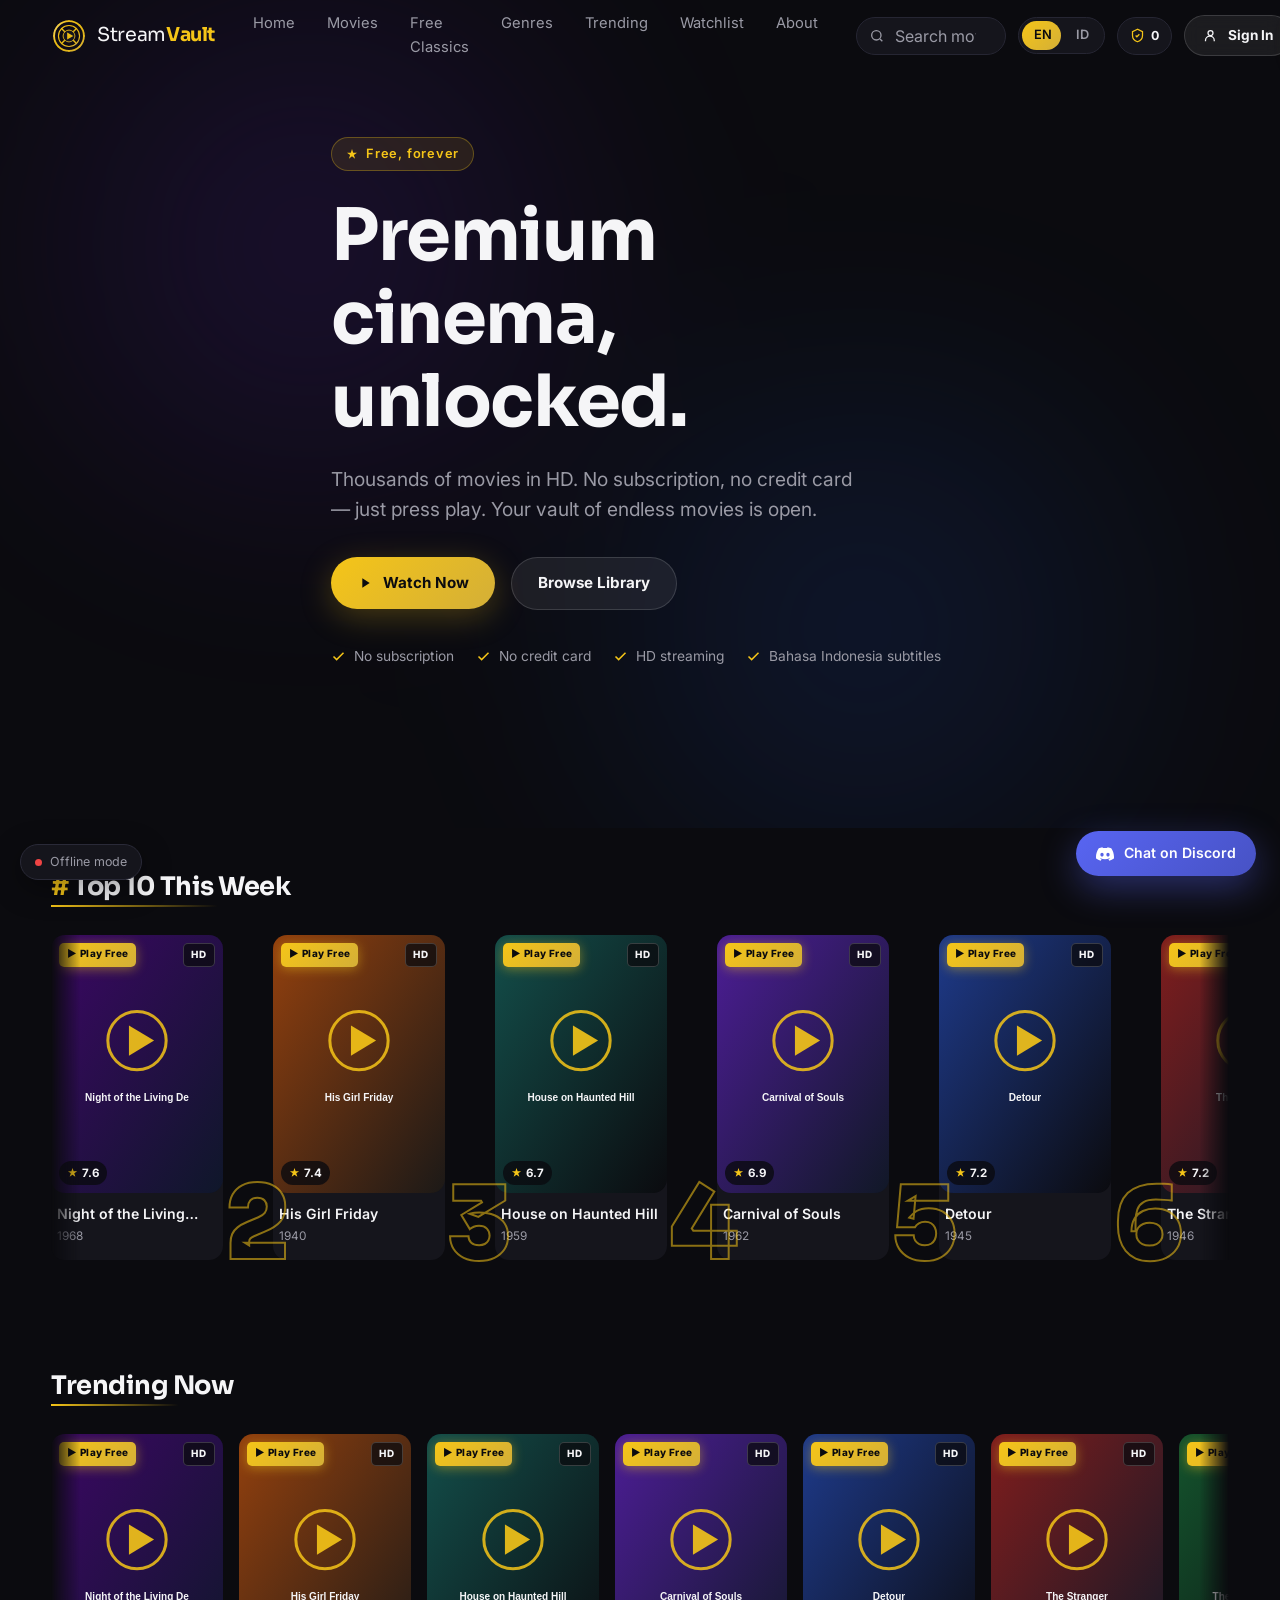
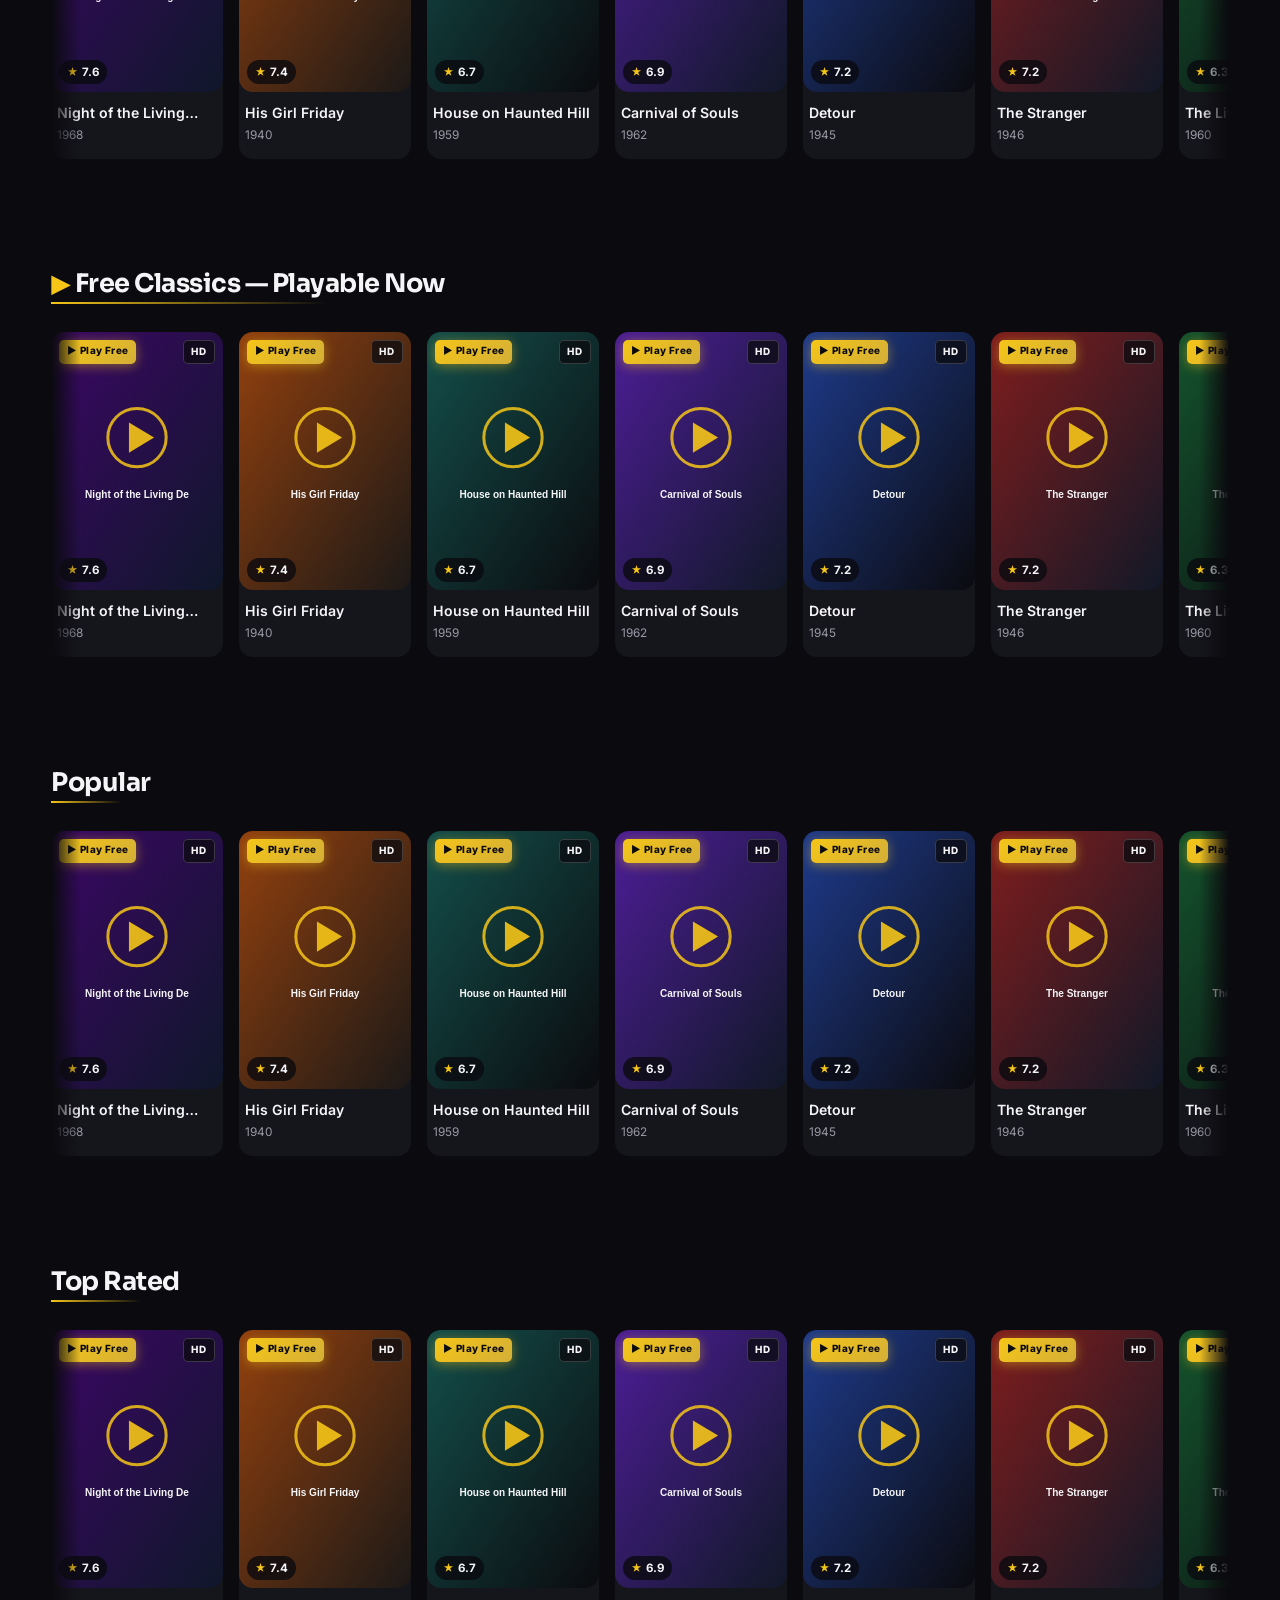
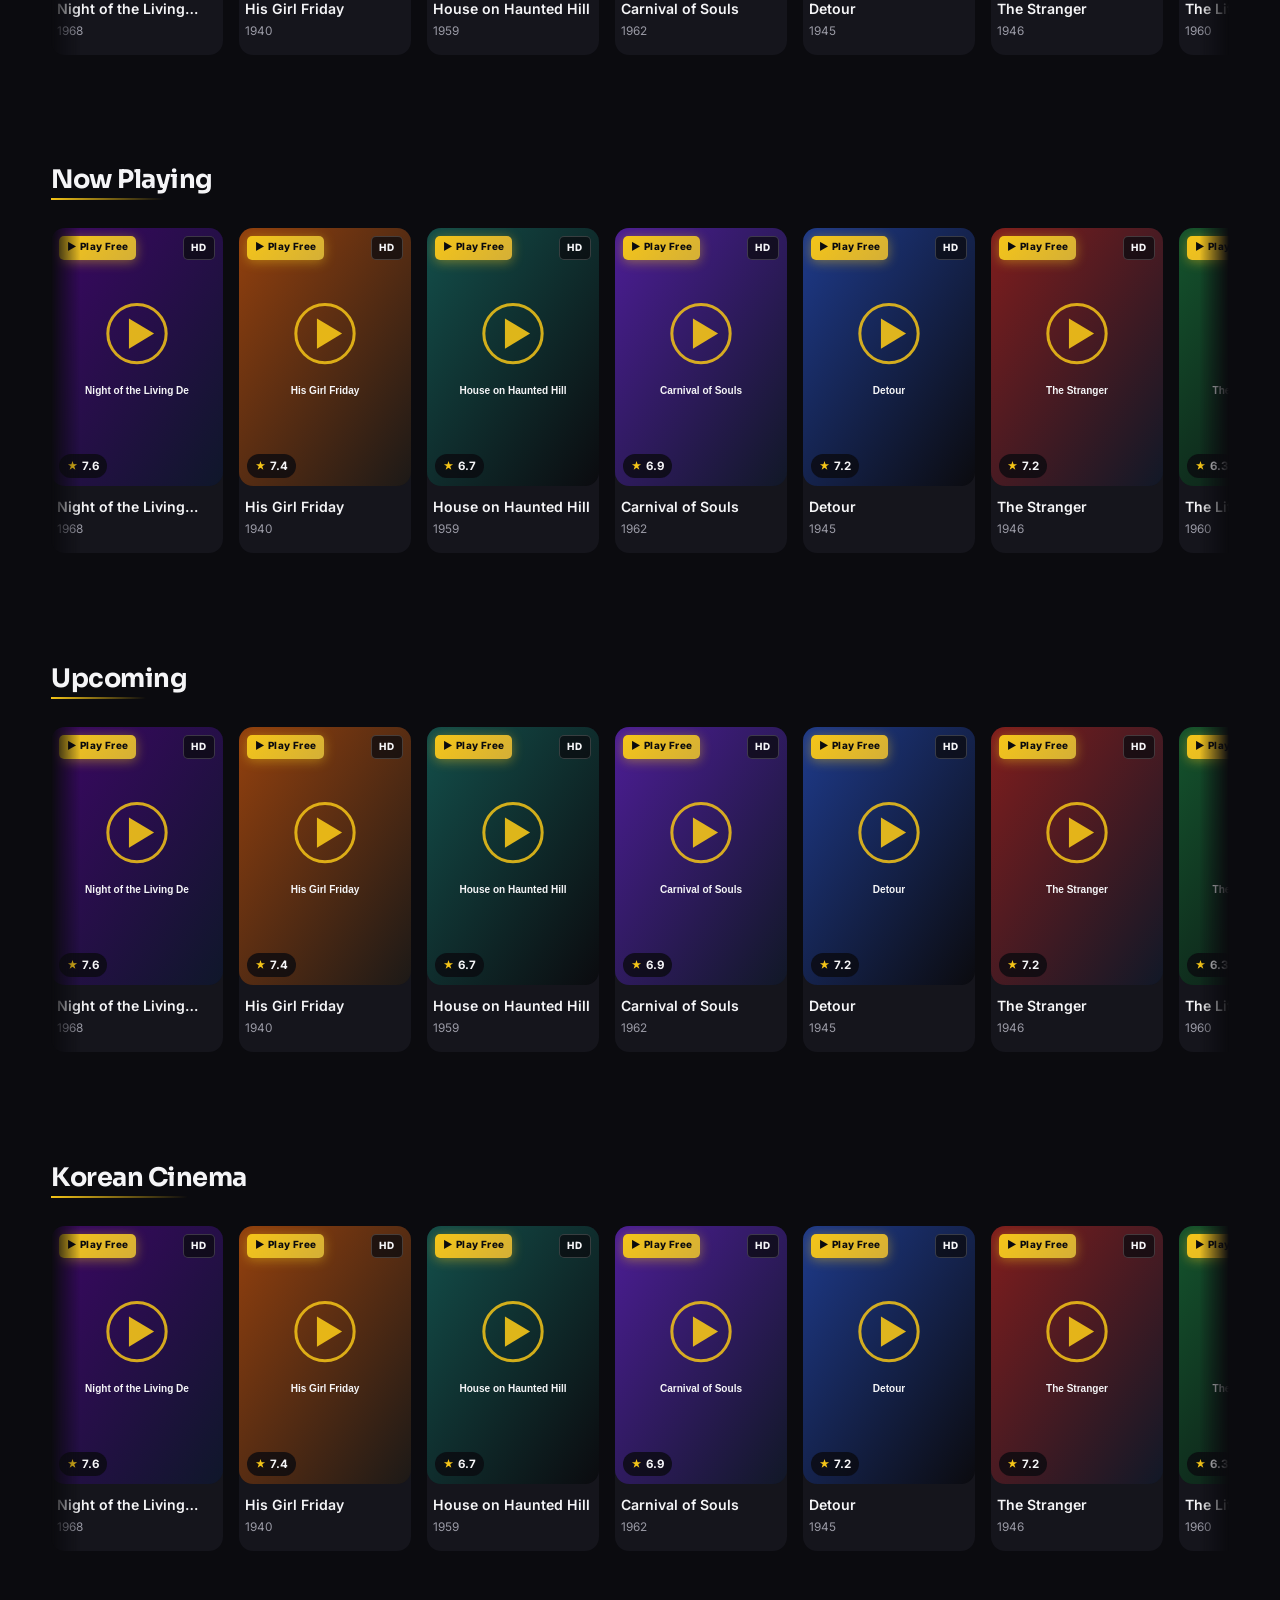
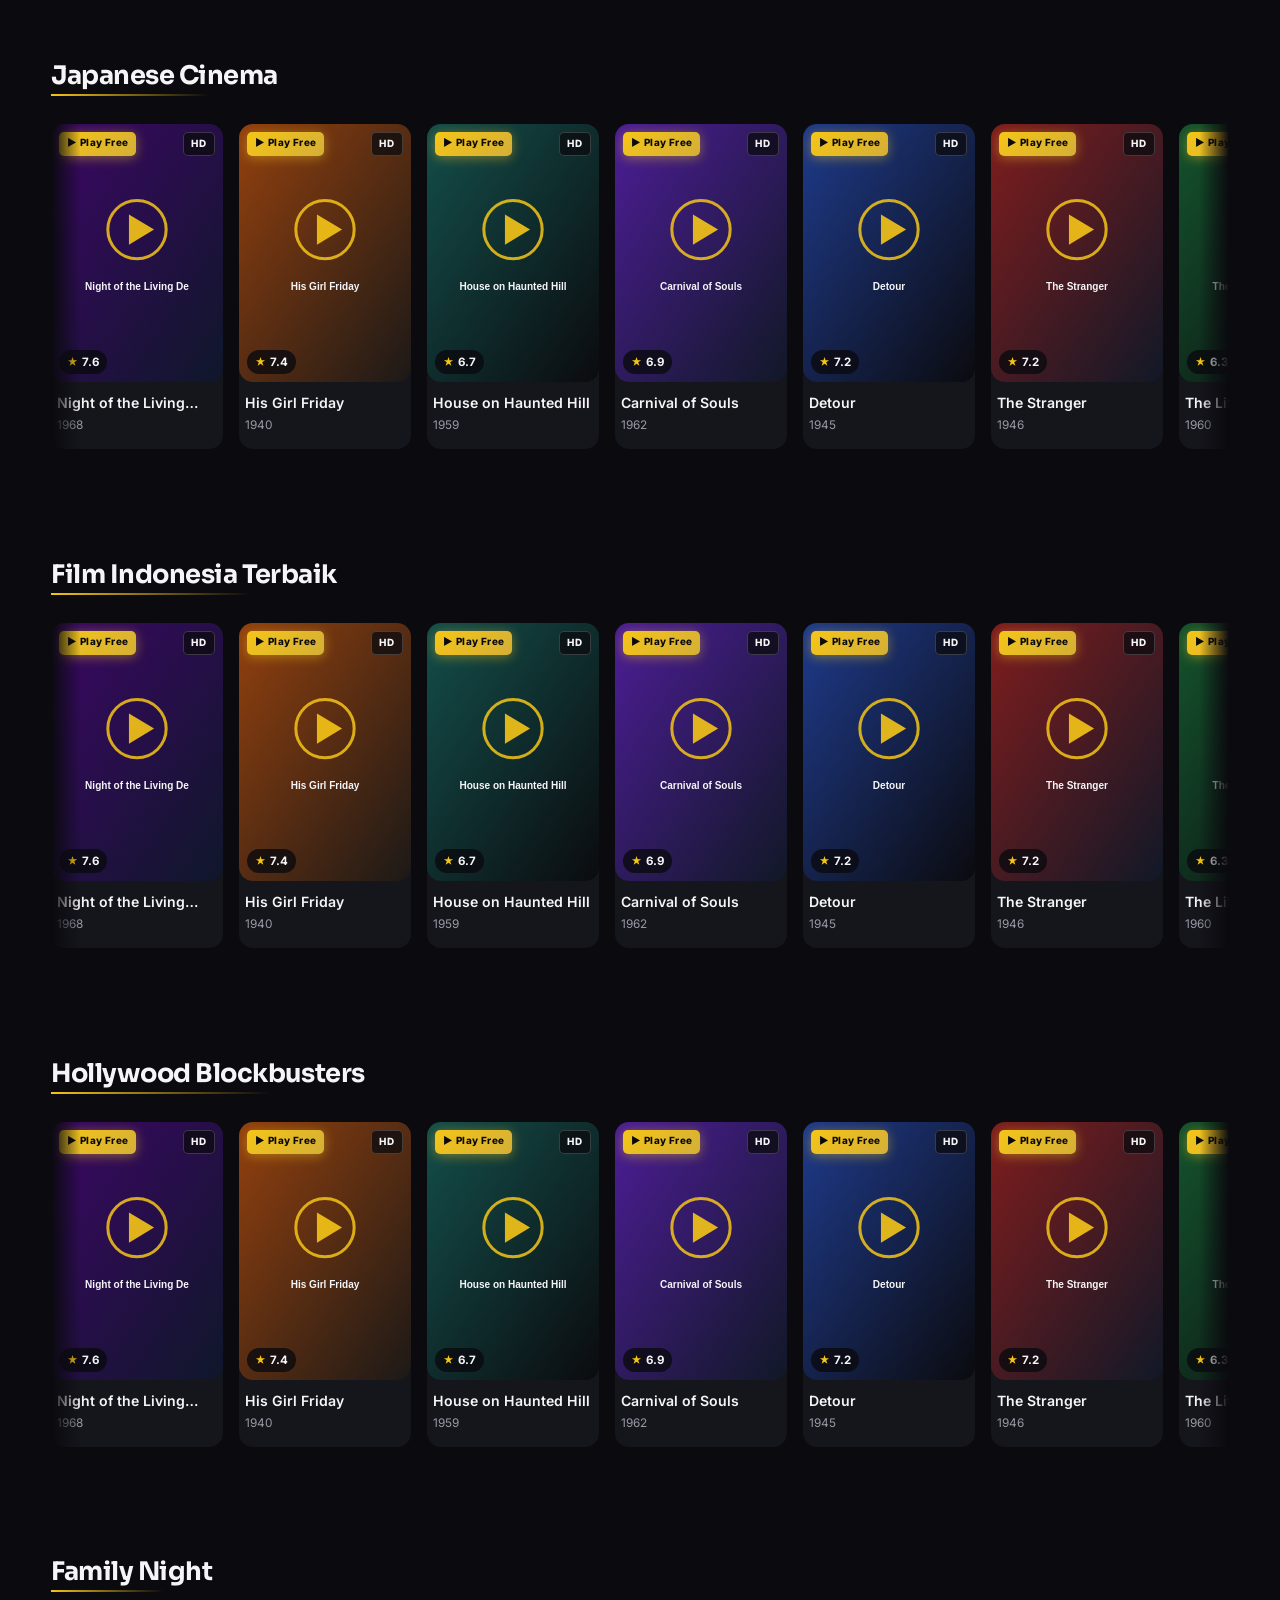
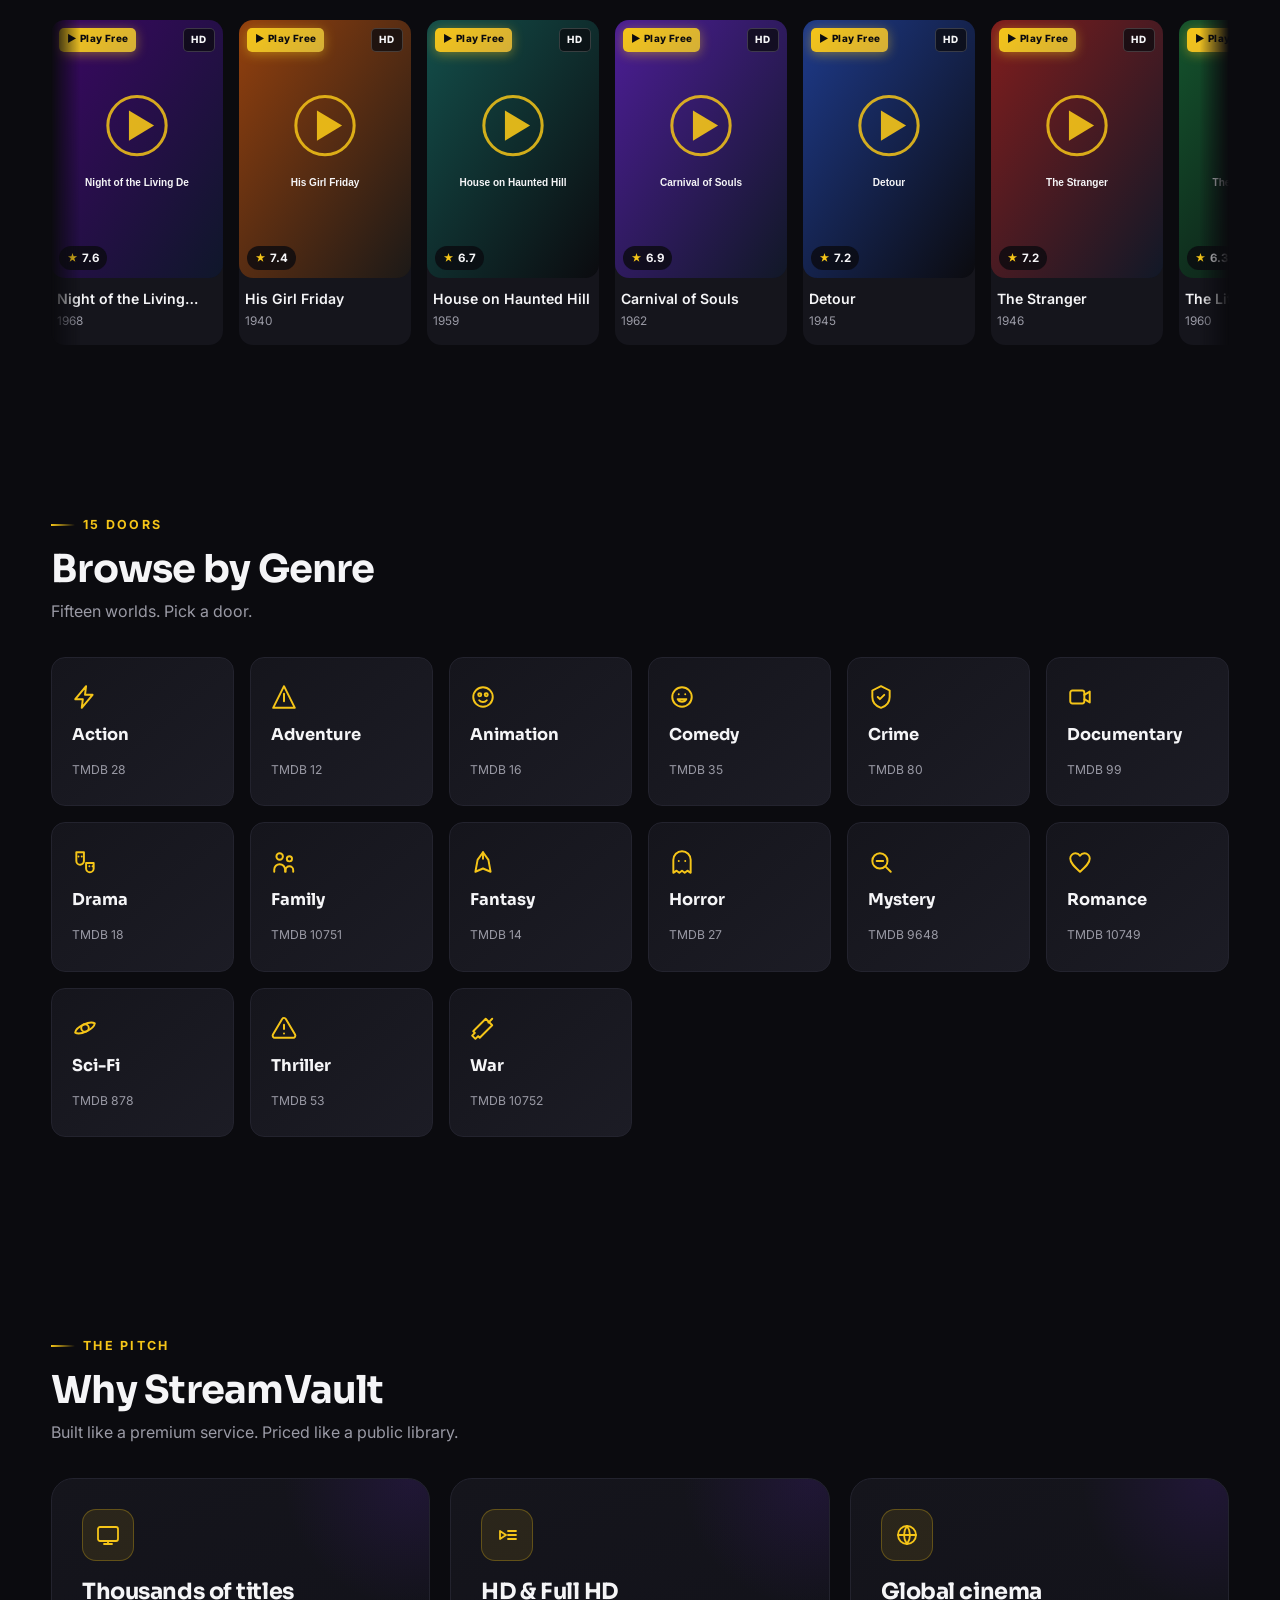
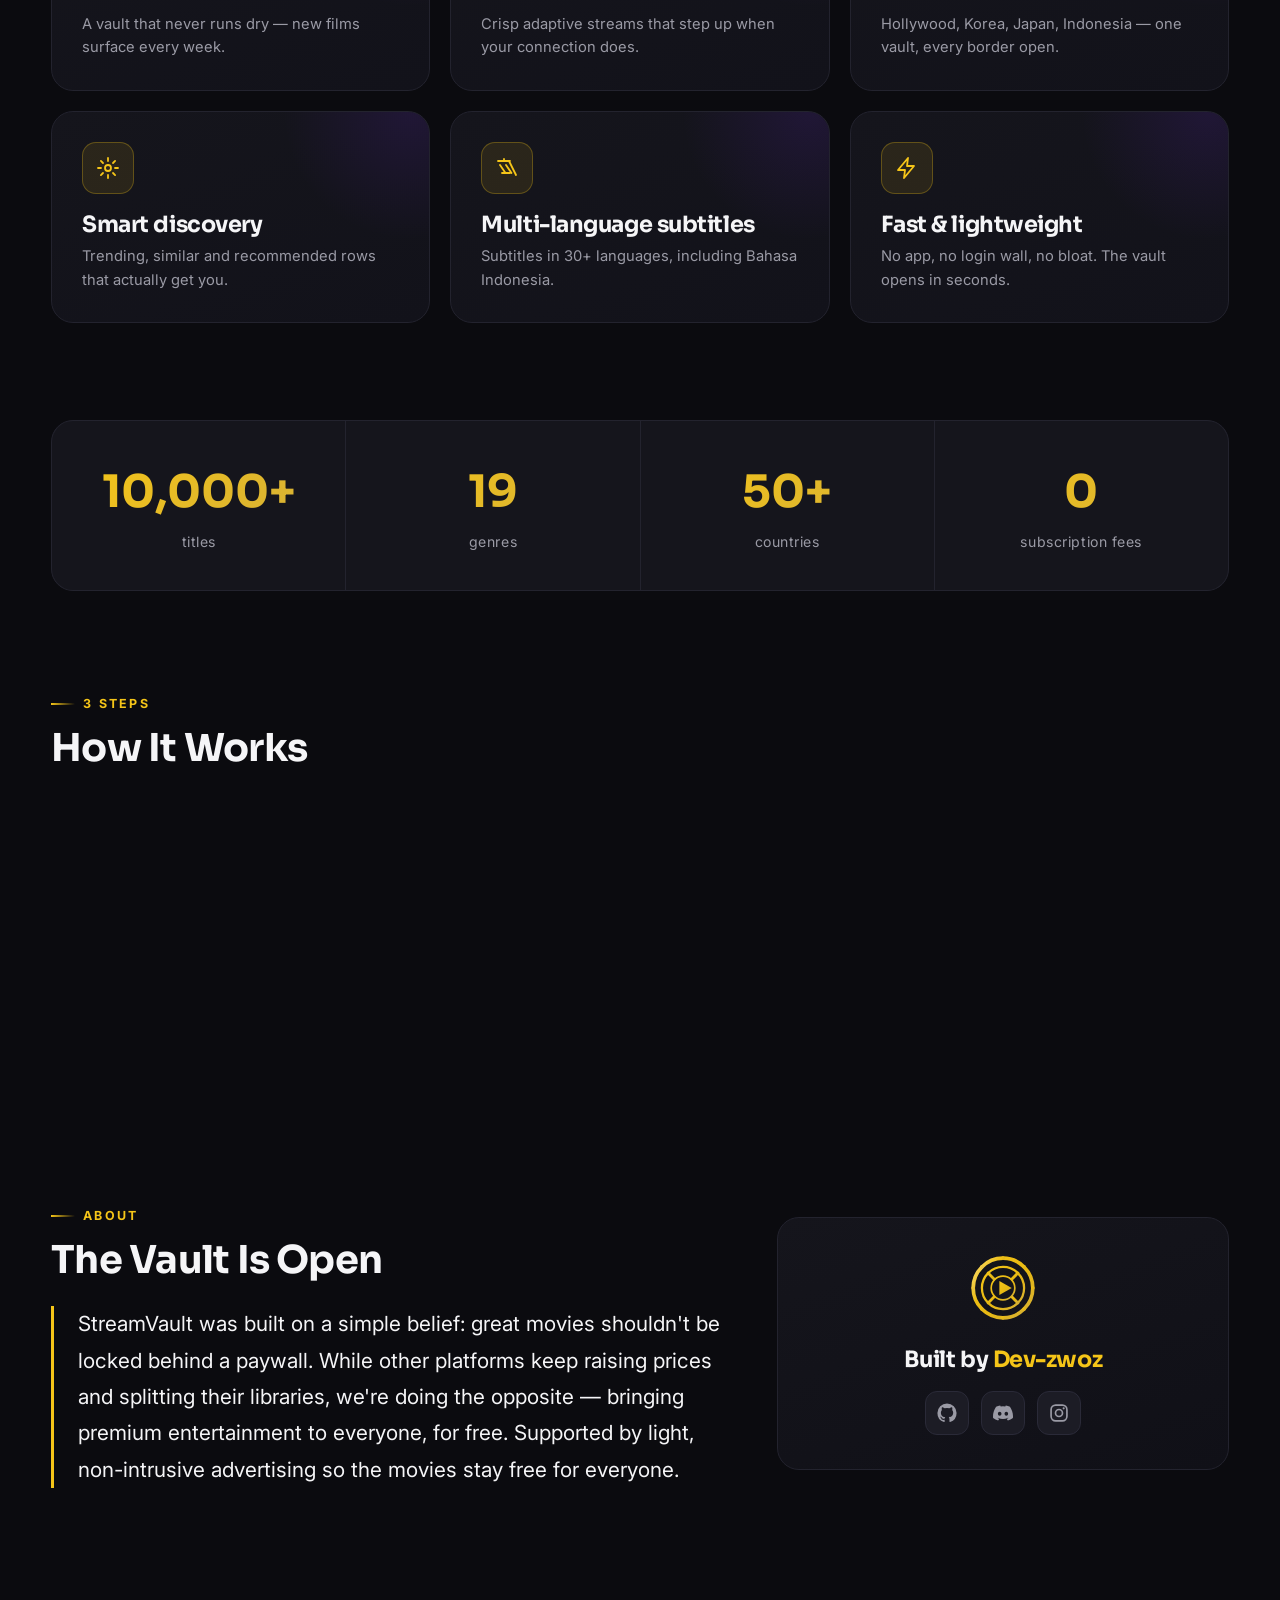
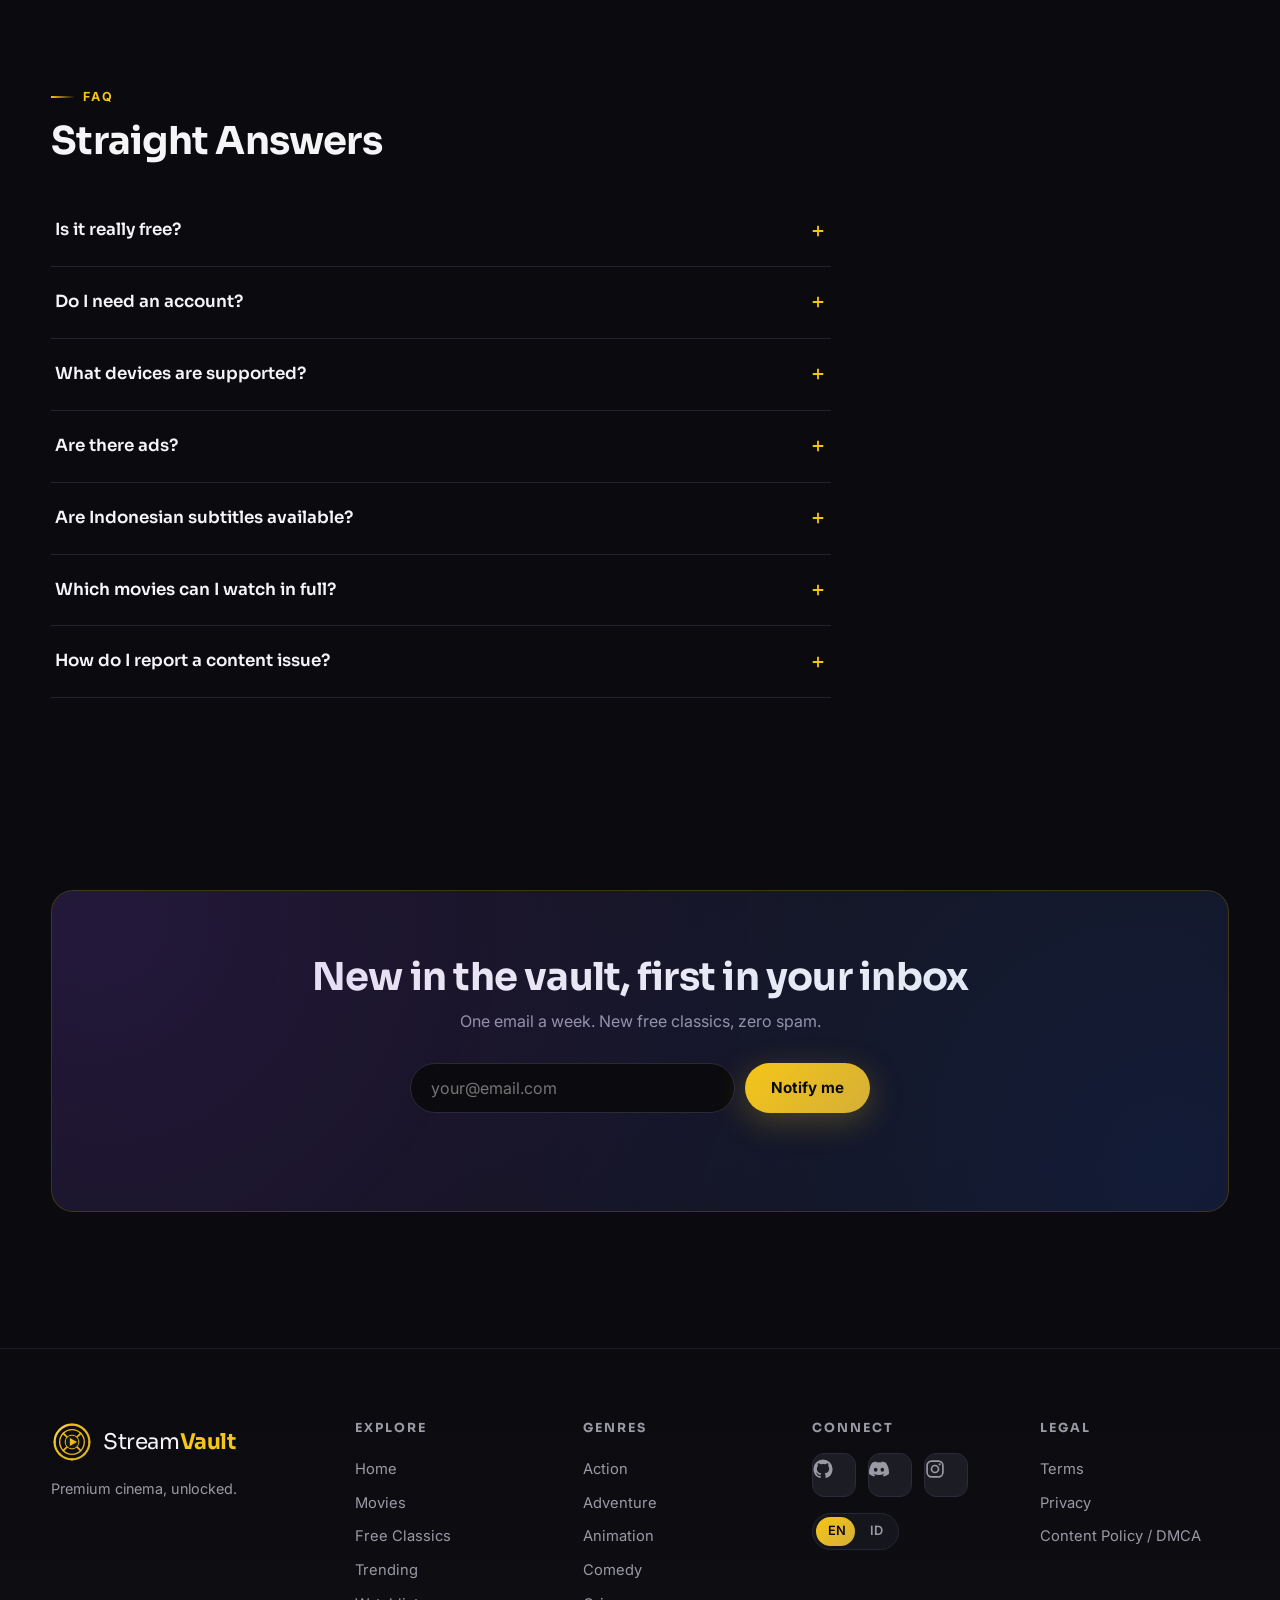
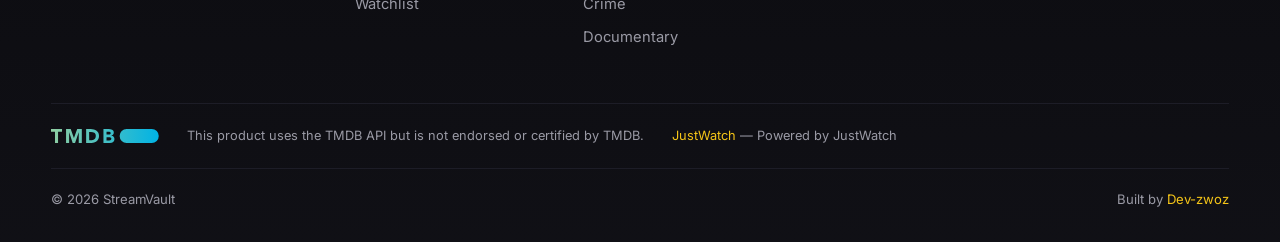
==== index.html @ 963d92a3 "Add auth page, user menu, settings + AdShield, Top 10 row, more logo/section animations; fix social " ====
<!DOCTYPE html>
<html lang="en">
<head>
  <meta charset="UTF-8">
  <meta name="viewport" content="width=device-width, initial-scale=1.0">
  <title>StreamVault — Free Premium Movies in HD</title>
  <meta name="description" content="Stream thousands of premium movies in HD for free. No subscription, no credit card, no hassle. StreamVault — premium cinema, unlocked.">
  <meta name="author" content="Dev-zwoz">

  <!-- Open Graph -->
  <meta property="og:type" content="website">
  <meta property="og:site_name" content="StreamVault">
  <meta property="og:title" content="StreamVault — Free Premium Movies in HD">
  <meta property="og:description" content="Premium cinema, unlocked. Thousands of movies in HD — free, forever.">
  <meta property="og:image" content="assets/logo.svg">

  <!-- Twitter card -->
  <meta name="twitter:card" content="summary_large_image">
  <meta name="twitter:title" content="StreamVault — Free Premium Movies in HD">
  <meta name="twitter:description" content="Premium cinema, unlocked. Thousands of movies in HD — free, forever.">

  <!-- SVG favicon (data URI, mini vault mark) -->
  <link rel="icon" href="data:image/svg+xml,%3Csvg xmlns='http://www.w3.org/2000/svg' viewBox='0 0 512 512'%3E%3Crect width='512' height='512' rx='96' fill='%230B0B0F'/%3E%3Ccircle cx='256' cy='256' r='206' fill='none' stroke='%23F5C518' stroke-width='30'/%3E%3Ccircle cx='256' cy='256' r='128' fill='none' stroke='%23D4AF37' stroke-width='22'/%3E%3Cpath d='M256 74v56M256 382v56M74 256h56M382 256h56M127 127l40 40M345 345l40 40M127 385l40-40M345 167l40-40' stroke='%23F5C518' stroke-width='24' stroke-linecap='round'/%3E%3Cpath d='M226 200l88 56-88 56z' fill='%23F5C518'/%3E%3C/svg%3E">

  <!-- Fonts: geometric heading + clean body, with system fallbacks in CSS -->
  <link rel="preconnect" href="https://fonts.googleapis.com">
  <link rel="preconnect" href="https://fonts.gstatic.com" crossorigin>
  <link rel="stylesheet" href="https://fonts.googleapis.com/css2?family=Sora:wght@600;700;800&family=Inter:wght@400;500;600;700&display=swap">

  <link rel="stylesheet" href="styles/base.css">
  <link rel="stylesheet" href="styles/components.css">
  <link rel="stylesheet" href="styles/animations.css">

  <!-- JSON-LD -->
  <script type="application/ld+json">
  {
    "@context": "https://schema.org",
    "@type": "WebSite",
    "name": "StreamVault",
    "alternateName": "Premium cinema, unlocked.",
    "description": "Stream thousands of premium movies in HD for free. No subscription, no credit card, no hassle.",
    "inLanguage": ["en", "id"],
    "author": {
      "@type": "Person",
      "name": "Dev-zwoz",
      "sameAs": [
        "https://github.com/Dev-zwoz",
        "https://discord.com/users/1469638087268110399",
        "https://www.instagram.com/vzowzz/"
      ]
    }
  }
  </script>
</head>
<body>

  <!-- =============================================== SVG defs shared by all logo instances -->
  <svg width="0" height="0" style="position:absolute" aria-hidden="true">
    <defs>
      <linearGradient id="gGold" x1="0%" y1="0%" x2="100%" y2="100%">
        <stop offset="0%" stop-color="#F5C518"/><stop offset="55%" stop-color="#E8B912"/><stop offset="100%" stop-color="#D4AF37"/>
      </linearGradient>
      <linearGradient id="gSheen" x1="0%" y1="0%" x2="100%" y2="60%">
        <stop offset="0%" stop-color="#FFF" stop-opacity=".5"/><stop offset="35%" stop-color="#FFF" stop-opacity="0"/>
      </linearGradient>
      <!-- Vault mark: outer ring + rotatable wheel + play-triangle hub -->
      <symbol id="sv-mark" viewBox="0 0 512 512">
        <g class="sv-ring">
          <circle cx="256" cy="256" r="212" fill="none" stroke="url(#gGold)" stroke-width="26"/>
          <g fill="url(#gGold)">
            <circle cx="256" cy="44" r="13"/><circle cx="256" cy="468" r="13"/>
            <circle cx="44" cy="256" r="13"/><circle cx="468" cy="256" r="13"/>
            <circle cx="106" cy="106" r="13"/><circle cx="406" cy="106" r="13"/>
            <circle cx="106" cy="406" r="13"/><circle cx="406" cy="406" r="13"/>
          </g>
        </g>
        <g class="sv-wheel">
          <circle cx="256" cy="256" r="150" fill="none" stroke="url(#gGold)" stroke-width="16"/>
          <g stroke="url(#gGold)" stroke-width="20" stroke-linecap="round">
            <line x1="256" y1="106" x2="256" y2="176"/><line x1="256" y1="336" x2="256" y2="406"/>
            <line x1="106" y1="256" x2="176" y2="256"/><line x1="336" y1="256" x2="406" y2="256"/>
            <line x1="150" y1="150" x2="199" y2="199"/><line x1="313" y1="313" x2="362" y2="362"/>
            <line x1="150" y1="362" x2="199" y2="313"/><line x1="313" y1="199" x2="362" y2="150"/>
          </g>
        </g>
        <circle cx="256" cy="256" r="84" fill="#15151C" stroke="url(#gGold)" stroke-width="12"/>
        <path class="sv-tri" d="M230 206 L318 256 L230 306 Z" fill="url(#gGold)"/>
        <circle cx="256" cy="256" r="212" fill="none" stroke="url(#gSheen)" stroke-width="26" opacity=".8"/>
      </symbol>
    </defs>
  </svg>

  <!-- =============================================== preloader -->
  <div id="preloader" role="status" aria-label="Loading StreamVault">
    <div class="pre-sweep"></div>
    <div>
      <svg class="pre-logo sv-logo" viewBox="0 0 512 512" aria-hidden="true"><use href="#sv-mark"/></svg>
      <p class="pre-tag">Premium cinema, unlocked</p>
    </div>
  </div>

  <div id="scroll-progress" aria-hidden="true"></div>
  <div id="cursor-glow" aria-hidden="true"></div>

  <!-- =============================================== navbar -->
  <header id="navbar">
    <a class="nav-logo sv-logo" href="#home" data-view="home" aria-label="StreamVault home">
      <svg viewBox="0 0 512 512" aria-hidden="true"><use href="#sv-mark"/></svg>
      <span class="nav-word">Stream<b>Vault</b></span>
    </a>

    <nav class="nav-links" aria-label="Primary">
      <a href="#home" data-view="home" data-i18n="nav.home">Home</a>
      <a href="#movies" data-view="movies" data-i18n="nav.movies">Movies</a>
      <a href="#classics" data-scroll="#classics" data-i18n="nav.classics">Free Classics</a>
      <a href="#genres" data-scroll="#genres" data-i18n="nav.genres">Genres</a>
      <a href="#trending" data-scroll="#trending" data-i18n="nav.trending">Trending</a>
      <a href="#watchlist" data-view="watchlist" data-i18n="nav.watchlist">Watchlist</a>
      <a href="#about" data-scroll="#about" data-i18n="nav.about">About</a>
    </nav>

    <div class="nav-actions">
      <div class="search-wrap">
        <svg viewBox="0 0 24 24" fill="none" stroke="currentColor" stroke-width="2" aria-hidden="true"><circle cx="11" cy="11" r="7"/><path d="m20 20-3.5-3.5"/></svg>
        <input class="search-input" id="search-input" type="search" data-i18n-ph="nav.search" placeholder="Search movies…" autocomplete="off" aria-label="Search movies">
        <div class="search-results" id="search-results" role="listbox" aria-label="Search results"></div>
      </div>
      <div class="lang-toggle" id="lang-toggle" data-lang="en" role="group" aria-label="Language">
        <div class="lang-pill" aria-hidden="true"></div>
        <button data-setlang="en" class="active" aria-pressed="true">EN</button>
        <button data-setlang="id" aria-pressed="false">ID</button>
      </div>
      <button class="shield-badge" data-open-settings title="AdShield" aria-label="AdShield settings">
        <svg viewBox="0 0 24 24" fill="none" stroke="currentColor" stroke-width="2" aria-hidden="true"><path d="M12 2 4 6v6c0 5 3.4 8.5 8 10 4.6-1.5 8-5 8-10V6z"/><path d="m9 12 2 2 4-4"/></svg>
        <b id="shield-count">0</b>
      </button>
      <span id="user-area"></span>
      <button class="btn btn-gold btn-sm btn-shimmer nav-cta" data-scroll="#classics" data-i18n="nav.cta">Start Watching — Free</button>
    </div>
  </header>

  <div id="key-banner" role="alert">
    <span data-i18n="badge.keyinvalid">TMDB key invalid — check config.js</span>
    <button aria-label="Dismiss">✕</button>
  </div>

  <main>
    <!-- =============================================== HOME VIEW -->
    <div class="view active" id="view-home">

      <!-- hero -->
      <section id="hero" aria-label="Featured movies">
        <div class="hero-bg" id="hero-bg"></div>
        <div class="hero-scrim"></div>
        <div class="hero-aurora" aria-hidden="true"></div>
        <div class="container hero-inner">
          <span class="hero-kicker">
            <svg width="12" height="12" viewBox="0 0 24 24" fill="currentColor" aria-hidden="true"><path d="M12 2l2.4 7.4H22l-6.2 4.5 2.4 7.4-6.2-4.6-6.2 4.6 2.4-7.4L2 9.4h7.6z"/></svg>
            Free, forever
          </span>
          <h1 class="hero-title" id="hero-title" data-i18n-title>Premium cinema, unlocked.</h1>
          <p class="hero-sub" data-i18n="hero.sub">Thousands of movies in HD. No subscription, no credit card — just press play. Your vault of endless movies is open.</p>
          <div class="hero-ctas">
            <button class="btn btn-gold btn-shimmer" id="hero-watch" data-magnetic>
              <svg width="16" height="16" viewBox="0 0 24 24" fill="currentColor" aria-hidden="true"><path d="M8 5v14l11-7z"/></svg>
              <span data-i18n="hero.watch">Watch Now</span>
            </button>
            <button class="btn btn-ghost" data-view="movies"><span data-i18n="hero.browse">Browse Library</span></button>
          </div>
          <div class="hero-badges">
            <span><svg viewBox="0 0 24 24" fill="none" stroke="currentColor" stroke-width="2.4" aria-hidden="true"><path d="M20 6 9 17l-5-5"/></svg><i data-i18n="hero.badge1">No subscription</i></span>
            <span><svg viewBox="0 0 24 24" fill="none" stroke="currentColor" stroke-width="2.4" aria-hidden="true"><path d="M20 6 9 17l-5-5"/></svg><i data-i18n="hero.badge2">No credit card</i></span>
            <span><svg viewBox="0 0 24 24" fill="none" stroke="currentColor" stroke-width="2.4" aria-hidden="true"><path d="M20 6 9 17l-5-5"/></svg><i data-i18n="hero.badge3">HD streaming</i></span>
            <span><svg viewBox="0 0 24 24" fill="none" stroke="currentColor" stroke-width="2.4" aria-hidden="true"><path d="M20 6 9 17l-5-5"/></svg><i data-i18n="hero.badge4">Bahasa Indonesia subtitles</i></span>
          </div>
        </div>
        <div class="hero-meta">
          <span id="hero-movie-title"></span>
          <div class="hero-dots" id="hero-dots" role="tablist" aria-label="Featured movie selector"></div>
        </div>
      </section>

      <!-- top 10 -->
      <section class="row-section container reveal" id="top10">
        <div class="row-head"><h2><span class="gold">#</span>&nbsp;<span data-i18n="row.top10">Top 10 This Week</span></h2></div>
        <div class="carousel-wrap"><div class="carousel top10-carousel" id="row-top10" data-row></div></div>
      </section>

      <!-- trending -->
      <section class="row-section container reveal" id="trending">
        <div class="row-head"><h2 data-i18n="row.trending">Trending Now</h2></div>
        <div class="carousel-wrap"><div class="carousel" id="row-trending" data-row></div></div>
      </section>

      <!-- free classics -->
      <section class="row-section container reveal" id="classics">
        <div class="row-head"><h2><span class="gold">▶</span>&nbsp;<span data-i18n="row.classics">Free Classics — Playable Now</span></h2></div>
        <div class="carousel-wrap"><div class="carousel" id="row-classics" data-row></div></div>
      </section>

      <!-- catalogue rows -->
      <section class="row-section container reveal"><div class="row-head"><h2 data-i18n="row.popular">Popular</h2></div><div class="carousel-wrap"><div class="carousel" id="row-popular" data-row></div></div></section>
      <section class="row-section container reveal"><div class="row-head"><h2 data-i18n="row.top">Top Rated</h2></div><div class="carousel-wrap"><div class="carousel" id="row-top" data-row></div></div></section>
      <section class="row-section container reveal"><div class="row-head"><h2 data-i18n="row.now">Now Playing</h2></div><div class="carousel-wrap"><div class="carousel" id="row-now" data-row></div></div></section>
      <section class="row-section container reveal"><div class="row-head"><h2 data-i18n="row.upcoming">Upcoming</h2></div><div class="carousel-wrap"><div class="carousel" id="row-upcoming" data-row></div></div></section>
      <section class="row-section container reveal"><div class="row-head"><h2 data-i18n="row.korean">Korean Cinema</h2></div><div class="carousel-wrap"><div class="carousel" id="row-korean" data-row></div></div></section>
      <section class="row-section container reveal"><div class="row-head"><h2 data-i18n="row.japanese">Japanese Cinema</h2></div><div class="carousel-wrap"><div class="carousel" id="row-japanese" data-row></div></div></section>
      <section class="row-section container reveal"><div class="row-head"><h2 data-i18n="row.indo">Film Indonesia Terbaik</h2></div><div class="carousel-wrap"><div class="carousel" id="row-indo" data-row></div></div></section>
      <section class="row-section container reveal"><div class="row-head"><h2 data-i18n="row.hollywood">Hollywood Blockbusters</h2></div><div class="carousel-wrap"><div class="carousel" id="row-hollywood" data-row></div></div></section>
      <section class="row-section container reveal"><div class="row-head"><h2 data-i18n="row.family">Family Night</h2></div><div class="carousel-wrap"><div class="carousel" id="row-family" data-row></div></div></section>

      <!-- genres -->
      <section class="container reveal" id="genres">
        <div class="section-head">
          <span class="eyebrow">15 doors</span>
          <h2 data-i18n="genres.title">Browse by Genre</h2>
          <p data-i18n="genres.sub">Fifteen worlds. Pick a door.</p>
        </div>
        <div class="genre-grid" id="genre-grid"></div>
      </section>

      <!-- why -->
      <section class="container reveal" id="why">
        <div class="section-head">
          <span class="eyebrow">The pitch</span>
          <h2 data-i18n="why.title">Why StreamVault</h2>
          <p data-i18n="why.sub">Built like a premium service. Priced like a public library.</p>
        </div>
        <div class="feature-grid" id="feature-grid"></div>
      </section>

      <!-- stats -->
      <section id="stats" class="container reveal">
        <div class="stats-strip">
          <div class="stat"><b data-count="10000" data-suffix="+">0</b><span data-i18n="stats.titles">titles</span></div>
          <div class="stat"><b data-count="19">0</b><span data-i18n="stats.genres">genres</span></div>
          <div class="stat"><b data-count="50" data-suffix="+">0</b><span data-i18n="stats.countries">countries</span></div>
          <div class="stat"><b data-count="0">0</b><span data-i18n="stats.fees">subscription fees</span></div>
        </div>
      </section>

      <!-- how it works -->
      <section class="container reveal" id="how">
        <div class="section-head">
          <span class="eyebrow">3 steps</span>
          <h2 data-i18n="how.title">How It Works</h2>
        </div>
        <div class="steps">
          <div class="step reveal-child"><h3 data-i18n="how.1t">Open the vault</h3><p data-i18n="how.1d">No account, no forms. The door is already unlocked.</p></div>
          <div class="step reveal-child"><h3 data-i18n="how.2t">Pick a movie</h3><p data-i18n="how.2d">Browse rows, genres and search until something stares back.</p></div>
          <div class="step reveal-child"><h3 data-i18n="how.3t">Press play</h3><p data-i18n="how.3d">Instant HD streaming with subtitles. That is the whole ritual.</p></div>
        </div>
      </section>

      <!-- about -->
      <section class="container reveal" id="about">
        <div class="about-wrap">
          <div>
            <span class="eyebrow">About</span>
            <h2 data-i18n="about.title">The Vault Is Open</h2>
            <blockquote style="margin-top:24px" data-i18n="about.body">StreamVault was built on a simple belief: great movies shouldn't be locked behind a paywall. While other platforms keep raising prices and splitting their libraries, we're doing the opposite — bringing premium entertainment to everyone, for free. Supported by light, non-intrusive advertising so the movies stay free for everyone.</blockquote>
          </div>
          <div class="about-card">
            <svg class="sv-logo" width="72" height="72" viewBox="0 0 512 512" aria-hidden="true"><use href="#sv-mark"/></svg>
            <h3 style="margin-top:16px"><span data-i18n="about.built">Built by</span> <span class="gold">Dev-zwoz</span></h3>
            <div class="social-row" data-socials></div>
          </div>
        </div>
      </section>

      <!-- FAQ -->
      <section class="container reveal" id="faq">
        <div class="section-head">
          <span class="eyebrow">FAQ</span>
          <h2 data-i18n="faq.title">Straight Answers</h2>
        </div>
        <div class="faq-list" id="faq-list"></div>
      </section>

      <!-- newsletter -->
      <section class="container reveal" id="newsletter">
        <div class="news-card">
          <h2 data-i18n="news.title">New in the vault, first in your inbox</h2>
          <p class="muted" style="margin-top:10px" data-i18n="news.sub">One email a week. New free classics, zero spam.</p>
          <form class="news-form" id="news-form" novalidate>
            <input type="email" id="news-email" data-i18n-ph="news.placeholder" placeholder="your@email.com" required aria-label="Email address">
            <button class="btn btn-gold" type="submit"><span data-i18n="news.cta">Notify me</span></button>
          </form>
          <p class="news-msg" id="news-msg" aria-live="polite"></p>
        </div>
      </section>
    </div>

    <!-- =============================================== MOVIES VIEW -->
    <div class="view" id="view-movies">
      <section class="container" style="padding-top:calc(var(--nav-h) + 40px)">
        <div class="section-head">
          <span class="eyebrow">Library</span>
          <h2 data-i18n="movies.title">The Library</h2>
          <p data-i18n="movies.sub">Every title in the vault — filter, sort, dig deep.</p>
        </div>
        <div class="filter-bar">
          <select id="f-genre" aria-label="Genre filter"></select>
          <select id="f-year" aria-label="Year filter"></select>
          <select id="f-sort" aria-label="Sort order">
            <option value="popularity.desc" data-i18n="movies.sort.popularity">Popularity</option>
            <option value="vote_average.desc" data-i18n="movies.sort.rating">Rating</option>
            <option value="primary_release_date.desc" data-i18n="movies.sort.newest">Newest</option>
            <option value="original_title.asc" data-i18n="movies.sort.az">A–Z</option>
          </select>
          <label class="filter-check"><input type="checkbox" id="f-playable"><span data-i18n="movies.filter.playable">Playable now</span></label>
        </div>
        <div class="movie-grid" id="movie-grid"></div>
        <div class="grid-more"><button class="btn btn-ghost" id="load-more"><span data-i18n="movies.load">Load more</span></button></div>
      </section>
    </div>

    <!-- =============================================== AUTH VIEW -->
    <div class="view" id="view-auth" data-mode="signin"></div>

    <!-- =============================================== WATCHLIST VIEW -->
    <div class="view" id="view-watchlist">
      <section class="container" style="padding-top:calc(var(--nav-h) + 40px)">
        <div class="section-head">
          <span class="eyebrow">Saved</span>
          <h2 data-i18n="watchlist.title">Your Watchlist</h2>
          <p data-i18n="watchlist.sub">Saved locally in this browser — no account needed.</p>
        </div>
        <div class="movie-grid" id="watchlist-grid"></div>
        <div class="watchlist-empty" id="watchlist-empty" hidden>
          <svg viewBox="0 0 200 200" fill="none" aria-hidden="true">
            <circle cx="100" cy="100" r="78" stroke="url(#gGold)" stroke-width="7" opacity=".5"/>
            <circle cx="100" cy="100" r="48" stroke="url(#gGold)" stroke-width="5" opacity=".7"/>
            <path d="M100 30v22M100 148v22M30 100h22M148 100h22" stroke="url(#gGold)" stroke-width="7" stroke-linecap="round" opacity=".5"/>
            <path d="M90 82l26 18-26 18z" fill="url(#gGold)"/>
            <circle cx="158" cy="52" r="14" fill="#15151C" stroke="#9A9AA5" stroke-width="3"/>
            <path d="M152 52h12M158 46v12" stroke="#9A9AA5" stroke-width="3" stroke-linecap="round"/>
          </svg>
          <h3 data-i18n="watchlist.empty.t">Your vault shelf is empty</h3>
          <p data-i18n="watchlist.empty.d">Tap the + on any movie card and it will wait for you here.</p>
          <button class="btn btn-gold" data-view="movies"><span data-i18n="watchlist.browse">Browse movies</span></button>
        </div>
      </section>
    </div>
  </main>

  <!-- =============================================== footer -->
  <footer>
    <div class="container">
      <div class="footer-grid">
        <div class="footer-brand">
          <a class="nav-logo sv-logo" href="#home" data-view="home" aria-label="StreamVault home">
            <svg viewBox="0 0 512 512" aria-hidden="true"><use href="#sv-mark"/></svg>
            <span class="nav-word">Stream<b>Vault</b></span>
          </a>
          <p data-i18n="footer.tagline">Premium cinema, unlocked.</p>
        </div>
        <div class="footer-col">
          <h4 data-i18n="footer.explore">Explore</h4>
          <a href="#home" data-view="home" data-i18n="nav.home">Home</a>
          <a href="#movies" data-view="movies" data-i18n="nav.movies">Movies</a>
          <a href="#classics" data-scroll="#classics" data-i18n="nav.classics">Free Classics</a>
          <a href="#trending" data-scroll="#trending" data-i18n="nav.trending">Trending</a>
          <a href="#watchlist" data-view="watchlist" data-i18n="nav.watchlist">Watchlist</a>
        </div>
        <div class="footer-col" id="footer-genres">
          <h4 data-i18n="footer.genres">Genres</h4>
        </div>
        <div class="footer-col">
          <h4 data-i18n="footer.connect">Connect</h4>
          <div class="social-row" data-socials style="margin-bottom:16px"></div>
          <div class="lang-toggle" data-lang="en" role="group" aria-label="Language" style="width:max-content">
            <div class="lang-pill" aria-hidden="true"></div>
            <button data-setlang="en" class="active">EN</button>
            <button data-setlang="id">ID</button>
          </div>
        </div>
        <div class="footer-col">
          <h4 data-i18n="footer.legal">Legal</h4>
          <a href="#" data-i18n="footer.terms">Terms</a>
          <a href="#" data-i18n="footer.privacy">Privacy</a>
          <a href="#" data-i18n="footer.dmca">Content Policy / DMCA</a>
        </div>
      </div>

      <div class="footer-attrib">
        <svg class="tmdb-logo" viewBox="0 0 273.42 35.52" aria-label="TMDB"><defs><linearGradient id="tmdbGrad" x2="273.42" gradientUnits="userSpaceOnUse"><stop offset="0" stop-color="#90cea1"/><stop offset=".56" stop-color="#3cbec9"/><stop offset="1" stop-color="#00b3e5"/></linearGradient></defs><path fill="url(#tmdbGrad)" d="M191.85,35.37h63.9A17.67,17.67,0,0,0,273.42,17.7h0A17.67,17.67,0,0,0,255.75,0h-63.9A17.67,17.67,0,0,0,174.18,17.7h0A17.67,17.67,0,0,0,191.85,35.37ZM10.1,35.42h7.8V6.92H28V0H0v6.9H10.1Zm28.1,0H46V8.25h.1L55.05,35.4h6L70.3,8.25h.1V35.4h7.8V0H66.45l-8.2,23.1h-.1L50,0H38.2ZM89.14.12h11.7a33.56,33.56,0,0,1,8.08,1,18.52,18.52,0,0,1,6.67,3.08,15.09,15.09,0,0,1,4.53,5.52,18.5,18.5,0,0,1,1.67,8.25,16.91,16.91,0,0,1-1.62,7.58,16.3,16.3,0,0,1-4.38,5.5,19.24,19.24,0,0,1-6.35,3.37,24.53,24.53,0,0,1-7.55,1.15H89.14Zm7.8,28.2h4a21.66,21.66,0,0,0,5-.55,10.58,10.58,0,0,0,4-1.83,8.73,8.73,0,0,0,2.67-3.34,11.9,11.9,0,0,0,1-5.08,9.87,9.87,0,0,0-1-4.52,9.17,9.17,0,0,0-2.62-3.18A11.61,11.61,0,0,0,106,8a17.06,17.06,0,0,0-4.68-.63h-4.6ZM133.09.12h13.2a32.87,32.87,0,0,1,4.63.33,12.66,12.66,0,0,1,4.17,1.3,7.94,7.94,0,0,1,3,2.72,8.34,8.34,0,0,1,1.15,4.65,7.48,7.48,0,0,1-1.67,5,9.13,9.13,0,0,1-4.43,2.82V17a10.28,10.28,0,0,1,3.18,1,8.51,8.51,0,0,1,2.45,1.85,7.79,7.79,0,0,1,1.57,2.62,9.16,9.16,0,0,1,.55,3.2,8.52,8.52,0,0,1-1.2,4.68,9.32,9.32,0,0,1-3.1,3A13.38,13.38,0,0,1,152.32,35a22.5,22.5,0,0,1-4.73.5h-14.5Zm7.8,14.15h5.65a7.65,7.65,0,0,0,1.78-.2,4.78,4.78,0,0,0,1.57-.65,3.43,3.43,0,0,0,1.13-1.2,3.63,3.63,0,0,0,.42-1.8,3.3,3.3,0,0,0-.47-1.82,3.42,3.42,0,0,0-1.23-1.13,5.77,5.77,0,0,0-1.7-.58,10.79,10.79,0,0,0-1.85-.17h-5.3Zm0,14.65h7a8.91,8.91,0,0,0,1.83-.2,4.78,4.78,0,0,0,1.67-.7,3.94,3.94,0,0,0,1.23-1.3,3.71,3.71,0,0,0,.47-1.95,3.22,3.22,0,0,0-.62-2.05,4,4,0,0,0-1.58-1.2,8.28,8.28,0,0,0-2-.55,15.85,15.85,0,0,0-2.05-.15h-5.9Z"/></svg>
        <span data-i18n="footer.tmdb">This product uses the TMDB API but is not endorsed or certified by TMDB.</span>
        <span><span class="gold">JustWatch</span> — <span data-i18n="modal.justwatch">Powered by JustWatch</span></span>
      </div>

      <div class="footer-bottom">
        <span>© 2026 StreamVault</span>
        <span><span data-i18n="footer.built">Built by</span> <a href="https://github.com/Dev-zwoz" target="_blank" rel="noopener noreferrer">Dev-zwoz</a></span>
      </div>
    </div>
  </footer>

  <!-- =============================================== overlays -->
  <div class="modal-backdrop" id="modal-backdrop"></div>
  <div class="modal" id="movie-modal" role="dialog" aria-modal="true" aria-label="Movie details" tabindex="-1"></div>
  <div id="settings-modal" role="dialog" aria-modal="true" aria-label="Settings"></div>

  <div id="player-modal" role="dialog" aria-modal="true" aria-label="Video player">
    <div class="player-shell">
      <div class="player-ambient" id="player-ambient"></div>
      <button class="player-close" id="player-close">
        <svg viewBox="0 0 24 24" fill="none" stroke="currentColor" stroke-width="2.4" aria-hidden="true"><path d="M18 6 6 18M6 6l12 12"/></svg>
        Esc
      </button>
      <div class="player-frame" id="player-frame"></div>
      <div class="player-bar">
        <b id="player-title"></b>
        <div class="keys" id="player-keys">
          <span><kbd>Space</kbd> play</span><span><kbd>←</kbd><kbd>→</kbd> ±10s</span>
          <span><kbd>F</kbd> fullscreen</span><span><kbd>M</kbd> mute</span><span><kbd>Esc</kbd> close</span>
        </div>
        <span id="player-source" class="muted"></span>
      </div>
    </div>
  </div>

  <div id="toasts" aria-live="polite"></div>

  <div id="status-badge"><span class="dot"></span><span data-i18n="badge.offline">Offline mode</span></div>

  <a id="discord-pill" href="https://discord.com/users/1469638087268110399" target="_blank" rel="noopener noreferrer">
    <svg viewBox="0 0 24 24" fill="currentColor" aria-hidden="true"><path d="M20.32 4.37a19.8 19.8 0 0 0-4.93-1.51 13.78 13.78 0 0 0-.64 1.28 18.27 18.27 0 0 0-5.5 0 12.64 12.64 0 0 0-.64-1.28 19.74 19.74 0 0 0-4.93 1.51C.53 9.05-.32 13.58.1 18.06a19.9 19.9 0 0 0 6.07 3.03 14.44 14.44 0 0 0 1.3-2.1 12.6 12.6 0 0 1-2.05-.98c.17-.12.34-.25.5-.38a14.05 14.05 0 0 0 12.16 0c.17.13.33.26.5.38a12.64 12.64 0 0 1-2.05.98 14.82 14.82 0 0 0 1.3 2.1 19.84 19.84 0 0 0 6.07-3.04c.5-5.18-.84-9.68-3.58-13.68ZM8.02 15.33c-1.18 0-2.16-1.08-2.16-2.42s.95-2.42 2.16-2.42 2.18 1.09 2.16 2.42c0 1.34-.95 2.42-2.16 2.42Zm7.97 0c-1.18 0-2.15-1.08-2.15-2.42s.95-2.42 2.15-2.42 2.18 1.09 2.16 2.42c0 1.34-.95 2.42-2.16 2.42Z"/></svg>
    <span data-i18n="discord.pill">Chat on Discord</span>
  </a>

  <script type="module" src="js/app.js"></script>
</body>
</html>
---- styles/base.css ----
/* ============================================================================
   StreamVault — base.css
   Tokens, reset, typography, layout primitives. 8px grid throughout.
   ============================================================================ */

:root {
  /* palette */
  --bg: #0B0B0F;
  --surface: #15151C;
  --surface-2: #1C1C25;
  --gold: #F5C518;
  --gold-deep: #D4AF37;
  --text: #F5F5F7;
  --muted: #9A9AA5;
  --glow-a: #6D28D9;
  --glow-b: #2563EB;
  --danger: #EF4444;

  /* type */
  --font-head: 'Sora', 'Segoe UI', system-ui, -apple-system, sans-serif;
  --font-body: 'Inter', 'Segoe UI', system-ui, -apple-system, sans-serif;

  /* motion */
  --ease: cubic-bezier(0.22, 1, 0.36, 1);
  --dur-fast: 200ms;
  --dur: 320ms;
  --dur-slow: 500ms;

  /* layout */
  --nav-h: 72px;
  --radius: 14px;
  --radius-lg: 22px;
  --pad: clamp(16px, 4vw, 56px);
}

*, *::before, *::after { box-sizing: border-box; margin: 0; padding: 0; }

html { scroll-behavior: smooth; }

body {
  background: var(--bg);
  color: var(--text);
  font-family: var(--font-body);
  font-size: 16px;
  line-height: 1.6;
  -webkit-font-smoothing: antialiased;
  overflow-x: hidden;
}

img { display: block; max-width: 100%; }
a { color: inherit; text-decoration: none; }
button { font: inherit; color: inherit; background: none; border: 0; cursor: pointer; }
input, select { font: inherit; }
ul { list-style: none; }

::selection { background: rgba(245, 197, 24, .3); }

/* scrollbar */
::-webkit-scrollbar { width: 10px; height: 8px; }
::-webkit-scrollbar-track { background: var(--bg); }
::-webkit-scrollbar-thumb { background: #2A2A35; border-radius: 8px; }
::-webkit-scrollbar-thumb:hover { background: #3A3A48; }

/* focus visibility */
:focus-visible {
  outline: 2px solid var(--gold);
  outline-offset: 2px;
  border-radius: 4px;
}

/* typography */
h1, h2, h3, h4 { font-family: var(--font-head); font-weight: 700; line-height: 1.15; letter-spacing: -0.02em; }
h1 { font-size: clamp(2.4rem, 6vw, 4.5rem); }
h2 { font-size: clamp(1.6rem, 3.4vw, 2.4rem); }
h3 { font-size: clamp(1.15rem, 2vw, 1.4rem); }

.muted { color: var(--muted); }
.gold { color: var(--gold); }

/* layout primitives */
.container { max-width: 1440px; margin-inline: auto; padding-inline: var(--pad); }
section { position: relative; padding-block: clamp(48px, 8vw, 96px); }

.section-head { margin-bottom: 32px; }
.section-head p { color: var(--muted); margin-top: 8px; max-width: 560px; }

.eyebrow {
  display: inline-flex; align-items: center; gap: 8px;
  font-size: .78rem; font-weight: 700; letter-spacing: .18em; text-transform: uppercase;
  color: var(--gold); margin-bottom: 12px;
}
.eyebrow::before { content: ''; width: 24px; height: 2px; background: linear-gradient(90deg, var(--gold), transparent); }

.visually-hidden {
  position: absolute; width: 1px; height: 1px; margin: -1px;
  clip: rect(0 0 0 0); overflow: hidden; white-space: nowrap;
}

/* views (Home / Movies / Watchlist) */
.view { display: none; }
.view.active { display: block; animation: viewIn var(--dur-slow) var(--ease); }
@keyframes viewIn { from { opacity: 0; transform: translateY(14px); } to { opacity: 1; transform: none; } }

/* reduced motion — kill all decorative movement, keep opacity fades */
@media (prefers-reduced-motion: reduce) {
  html { scroll-behavior: auto; }
  *, *::before, *::after {
    animation-duration: .01ms !important;
    animation-iteration-count: 1 !important;
    transition-duration: .01ms !important;
  }
}
---- styles/components.css ----
/* ============================================================================
   StreamVault — components.css
   Navbar, hero, cards, carousels, grids, modals, player, footer, forms.
   ============================================================================ */

/* ------------------------------------------------------------------ preloader */
#preloader {
  position: fixed; inset: 0; z-index: 200; display: grid; place-items: center;
  background: var(--bg); cursor: pointer;
  transition: opacity .5s var(--ease), visibility .5s;
}
#preloader.done { opacity: 0; visibility: hidden; pointer-events: none; }
#preloader .pre-logo { width: 120px; height: 120px; }
#preloader .pre-tag {
  margin-top: 24px; color: var(--muted); font-size: .85rem; letter-spacing: .3em;
  text-transform: uppercase; opacity: 0; animation: fadeUp .8s var(--ease) .5s forwards;
}
#preloader .pre-sweep {
  position: absolute; inset: 0; pointer-events: none;
  background: linear-gradient(105deg, transparent 40%, rgba(245,197,24,.12) 50%, transparent 60%);
  transform: translateX(-100%);
  animation: sweep 1.4s var(--ease) .3s forwards;
}
@keyframes sweep { to { transform: translateX(100%); } }

/* ------------------------------------------------------------------ progress */
#scroll-progress {
  position: fixed; top: 0; left: 0; height: 3px; width: 100%;
  transform-origin: 0 50%; transform: scaleX(0);
  background: linear-gradient(90deg, var(--gold), var(--gold-deep));
  z-index: 120; pointer-events: none;
}

/* ------------------------------------------------------------------ navbar */
#navbar {
  position: fixed; top: 0; left: 0; right: 0; z-index: 100;
  height: var(--nav-h);
  display: flex; align-items: center; gap: 24px;
  padding-inline: var(--pad);
  transition: background var(--dur) var(--ease), border-color var(--dur) var(--ease),
              height var(--dur) var(--ease), backdrop-filter var(--dur) var(--ease);
  border-bottom: 1px solid transparent;
}
#navbar.scrolled {
  height: 60px;
  background: rgba(11, 11, 15, .72);
  backdrop-filter: blur(18px) saturate(1.4);
  -webkit-backdrop-filter: blur(18px) saturate(1.4);
  border-bottom-color: rgba(245, 197, 24, .12);
}
.nav-logo { display: flex; align-items: center; gap: 10px; flex-shrink: 0; }
.nav-logo svg { width: 36px; height: 36px; }
.nav-word { font-family: var(--font-head); font-size: 1.2rem; letter-spacing: -.02em; white-space: nowrap; }
.nav-word b { color: var(--gold); }

.nav-links { display: flex; gap: 4px; margin-inline: auto; }
.nav-links a {
  position: relative; padding: 8px 14px; font-size: .92rem; color: var(--muted);
  border-radius: 8px; transition: color var(--dur-fast) var(--ease);
}
.nav-links a::after {
  content: ''; position: absolute; left: 14px; right: 14px; bottom: 4px; height: 2px;
  background: var(--gold); border-radius: 2px;
  transform: scaleX(0); transform-origin: 0 50%;
  transition: transform var(--dur) var(--ease);
}
.nav-links a:hover, .nav-links a.active { color: var(--text); }
.nav-links a:hover::after, .nav-links a.active::after { transform: scaleX(1); }

.nav-actions { display: flex; align-items: center; gap: 12px; flex-shrink: 0; }

/* search */
.search-wrap { position: relative; }
.search-input {
  width: 150px; height: 38px; padding: 0 14px 0 38px;
  background: var(--surface); color: var(--text);
  border: 1px solid #262633; border-radius: 999px;
  transition: width var(--dur) var(--ease), box-shadow var(--dur) var(--ease), border-color var(--dur) var(--ease);
}
.search-input::placeholder { color: var(--muted); }
.search-input:focus {
  width: 240px; outline: none; border-color: var(--gold);
  box-shadow: 0 0 0 3px rgba(245, 197, 24, .18), 0 0 24px rgba(245, 197, 24, .12);
}
.search-wrap svg { position: absolute; left: 13px; top: 50%; transform: translateY(-50%); width: 16px; height: 16px; color: var(--muted); pointer-events: none; }
.search-results {
  position: absolute; top: calc(100% + 10px); right: 0; width: min(380px, 90vw);
  max-height: 420px; overflow-y: auto;
  background: var(--surface); border: 1px solid #262633; border-radius: var(--radius);
  box-shadow: 0 24px 64px rgba(0,0,0,.6);
  opacity: 0; transform: translateY(-8px) scale(.98); pointer-events: none;
  transition: opacity var(--dur-fast) var(--ease), transform var(--dur-fast) var(--ease);
}
.search-results.open { opacity: 1; transform: none; pointer-events: auto; }
.search-result {
  display: flex; gap: 12px; padding: 10px 14px; width: 100%; text-align: left;
  transition: background var(--dur-fast); animation: fadeUp .3s var(--ease) both;
}
.search-result:hover, .search-result:focus-visible { background: var(--surface-2); }
.search-result img, .search-result .ph { width: 40px; height: 60px; object-fit: cover; border-radius: 6px; flex-shrink: 0; background: var(--surface-2); }
.search-result .sr-t { font-weight: 600; font-size: .9rem; line-height: 1.3; }
.search-result .sr-m { color: var(--muted); font-size: .78rem; margin-top: 2px; }
.search-empty { padding: 18px; color: var(--muted); font-size: .88rem; text-align: center; }

/* language toggle */
.lang-toggle {
  position: relative; display: flex; background: var(--surface);
  border: 1px solid #262633; border-radius: 999px; padding: 3px;
}
.lang-toggle button {
  position: relative; z-index: 1; padding: 4px 12px; font-size: .8rem; font-weight: 600;
  color: var(--muted); border-radius: 999px; transition: color var(--dur) var(--ease);
}
.lang-toggle button.active { color: #0B0B0F; }
.lang-pill {
  position: absolute; top: 3px; bottom: 3px; width: calc(50% - 3px);
  background: linear-gradient(135deg, var(--gold), var(--gold-deep));
  border-radius: 999px; transition: transform var(--dur) var(--ease);
}
.lang-toggle[data-lang="id"] .lang-pill { transform: translateX(100%); }

/* buttons */
.btn {
  position: relative; display: inline-flex; align-items: center; justify-content: center; gap: 10px;
  padding: 13px 26px; border-radius: 999px; font-weight: 700; font-size: .95rem;
  transition: transform var(--dur-fast) var(--ease), box-shadow var(--dur) var(--ease), background var(--dur-fast);
  overflow: hidden; white-space: nowrap;
}
.btn:active { transform: scale(.97); }
.btn-gold {
  background: linear-gradient(135deg, var(--gold), var(--gold-deep));
  color: #0B0B0F;
  box-shadow: 0 8px 32px rgba(245, 197, 24, .25);
}
.btn-gold:hover { box-shadow: 0 12px 44px rgba(245, 197, 24, .4); }
.btn-ghost {
  background: rgba(255,255,255,.07); color: var(--text);
  border: 1px solid rgba(255,255,255,.14);
  backdrop-filter: blur(8px);
}
.btn-ghost:hover { background: rgba(255,255,255,.12); border-color: rgba(255,255,255,.25); }
.btn-sm { padding: 9px 18px; font-size: .85rem; }

/* shimmer sweep on primary CTA */
.btn-shimmer::before {
  content: ''; position: absolute; inset: 0;
  background: linear-gradient(105deg, transparent 40%, rgba(255,255,255,.45) 50%, transparent 60%);
  transform: translateX(-120%);
  animation: btnSweep 4s var(--ease) infinite;
}
@keyframes btnSweep { 0%, 72% { transform: translateX(-120%); } 92%, 100% { transform: translateX(120%); } }

/* ripple */
.ripple {
  position: absolute; border-radius: 50%; pointer-events: none;
  background: rgba(255,255,255,.35);
  transform: scale(0); animation: ripple .55s var(--ease) forwards;
}
@keyframes ripple { to { transform: scale(3); opacity: 0; } }

/* ------------------------------------------------------------------ hero */
#hero {
  position: relative; min-height: min(92vh, 900px); display: flex; align-items: center;
  padding-top: var(--nav-h); overflow: hidden;
}
.hero-bg { position: absolute; inset: 0; z-index: -3; }
.hero-slide {
  position: absolute; inset: -4%;
  background-size: cover; background-position: center 20%;
  opacity: 0; transition: opacity 1.4s ease;
  will-change: transform, opacity;
}
.hero-slide.active { opacity: 1; animation: kenburns 16s ease-in-out infinite alternate; }
@keyframes kenburns { from { transform: scale(1); } to { transform: scale(1.08) translateY(-1.5%); } }
.hero-scrim {
  position: absolute; inset: 0; z-index: -2;
  background:
    linear-gradient(180deg, rgba(11,11,15,.55) 0%, rgba(11,11,15,.25) 40%, var(--bg) 96%),
    linear-gradient(90deg, rgba(11,11,15,.88) 0%, rgba(11,11,15,.3) 55%, rgba(11,11,15,.1) 100%);
}
.hero-aurora {
  position: absolute; inset: -20%; z-index: -1; pointer-events: none; filter: blur(90px); opacity: .5;
}
.hero-aurora::before, .hero-aurora::after {
  content: ''; position: absolute; width: 55%; height: 55%; border-radius: 50%;
}
.hero-aurora::before {
  background: radial-gradient(circle, rgba(109,40,217,.35), transparent 65%);
  top: 8%; left: 4%; animation: drift1 18s ease-in-out infinite alternate;
}
.hero-aurora::after {
  background: radial-gradient(circle, rgba(37,99,235,.3), transparent 65%);
  bottom: 4%; right: 10%; animation: drift2 22s ease-in-out infinite alternate;
}
@keyframes drift1 { to { transform: translate(12%, 16%) scale(1.15); } }
@keyframes drift2 { to { transform: translate(-14%, -10%) scale(1.1); } }

.hero-inner { position: relative; max-width: 720px; }
.hero-kicker {
  display: inline-flex; align-items: center; gap: 8px;
  background: rgba(245,197,24,.1); border: 1px solid rgba(245,197,24,.3);
  color: var(--gold); padding: 6px 14px; border-radius: 999px;
  font-size: .8rem; font-weight: 600; letter-spacing: .06em; margin-bottom: 24px;
}
.hero-title .w {
  display: inline-block; overflow: hidden; vertical-align: bottom;
}
.hero-title .w > span {
  display: inline-block; transform: translateY(110%);
  animation: wordUp .9s var(--ease) forwards;
}
@keyframes wordUp { to { transform: translateY(0); } }
.hero-sub {
  margin-top: 20px; font-size: clamp(1rem, 1.6vw, 1.2rem); color: var(--muted);
  max-width: 540px; opacity: 0; animation: fadeUp .9s var(--ease) .55s forwards;
}
.hero-ctas { display: flex; flex-wrap: wrap; gap: 16px; margin-top: 32px; opacity: 0; animation: fadeUp .9s var(--ease) .75s forwards; }
.hero-badges {
  display: flex; flex-wrap: wrap; gap: 10px 22px; margin-top: 36px;
  opacity: 0; animation: fadeUp .9s var(--ease) .95s forwards;
}
.hero-badges span { display: inline-flex; align-items: center; gap: 8px; color: var(--muted); font-size: .86rem; }
.hero-badges i { font-style: normal; }
.hero-badges svg { width: 15px; height: 15px; color: var(--gold); flex-shrink: 0; }

.hero-meta {
  position: absolute; bottom: 36px; right: var(--pad);
  display: flex; align-items: center; gap: 12px;
  color: var(--muted); font-size: .82rem;
  opacity: 0; animation: fadeUp .9s var(--ease) 1.1s forwards;
}
.hero-dots { display: flex; gap: 8px; }
.hero-dots button { width: 26px; height: 4px; border-radius: 2px; background: rgba(255,255,255,.2); transition: background var(--dur); position: relative; overflow: hidden; }
.hero-dots button.active::after {
  content: ''; position: absolute; inset: 0; background: var(--gold);
  transform-origin: 0 50%; animation: dotFill 8s linear forwards;
}
@keyframes dotFill { from { transform: scaleX(0); } to { transform: scaleX(1); } }

@keyframes fadeUp { from { opacity: 0; transform: translateY(22px); } to { opacity: 1; transform: none; } }

/* ------------------------------------------------------------------ rows & cards */
.row-section { padding-block: clamp(24px, 3.5vw, 44px); }
.row-head { display: flex; align-items: baseline; justify-content: space-between; gap: 16px; margin-bottom: 18px; }
.row-head h2 { font-size: clamp(1.25rem, 2.2vw, 1.6rem); }

.carousel-wrap { position: relative; }
.carousel {
  display: flex; gap: 16px; overflow-x: auto; padding: 10px 4px 22px;
  scroll-snap-type: x proximity; scrollbar-width: none;
  -webkit-mask-image: linear-gradient(90deg, transparent, #000 2.5%, #000 97.5%, transparent);
  mask-image: linear-gradient(90deg, transparent, #000 2.5%, #000 97.5%, transparent);
  cursor: grab;
}
.carousel::-webkit-scrollbar { display: none; }
.carousel.dragging { cursor: grabbing; scroll-snap-type: none; }
.carousel.dragging * { pointer-events: none; }

.car-btn {
  position: absolute; top: 50%; transform: translateY(-50%); z-index: 5;
  width: 44px; height: 44px; border-radius: 50%;
  display: grid; place-items: center;
  background: rgba(21,21,28,.9); border: 1px solid rgba(245,197,24,.25);
  color: var(--text); opacity: 0; transition: opacity var(--dur) var(--ease), transform var(--dur-fast) var(--ease), border-color var(--dur-fast);
  backdrop-filter: blur(8px);
}
.car-btn svg { width: 18px; height: 18px; }
.car-btn:hover { border-color: var(--gold); transform: translateY(-50%) scale(1.08); }
.car-btn.prev { left: -8px; } .car-btn.next { right: -8px; }
.carousel-wrap:hover .car-btn, .car-btn:focus-visible { opacity: 1; }
.car-btn[disabled] { opacity: 0 !important; pointer-events: none; }

/* movie card */
.card {
  position: relative; flex: 0 0 172px; scroll-snap-align: start;
  border-radius: var(--radius); background: var(--surface);
  transform-style: preserve-3d; will-change: transform;
  transition: transform var(--dur) var(--ease), box-shadow var(--dur) var(--ease);
  outline-offset: 3px;
}
.card::before { /* gold glow border */
  content: ''; position: absolute; inset: -1px; border-radius: inherit; padding: 1px;
  background: linear-gradient(140deg, rgba(245,197,24,.7), rgba(212,175,55,.1) 45%, transparent);
  -webkit-mask: linear-gradient(#000 0 0) content-box, linear-gradient(#000 0 0);
  -webkit-mask-composite: xor; mask-composite: exclude;
  opacity: 0; transition: opacity var(--dur) var(--ease);
  pointer-events: none;
}
.card:hover, .card:focus-within {
  transform: translateY(-6px) scale(1.05);
  box-shadow: 0 24px 48px rgba(0,0,0,.55), 0 0 40px rgba(245,197,24,.08);
  z-index: 3;
}
.card:hover::before, .card:focus-within::before { opacity: 1; }
.card-media { position: relative; aspect-ratio: 2/3; border-radius: var(--radius); overflow: hidden; }
.card-media img {
  width: 100%; height: 100%; object-fit: cover;
  filter: blur(12px); transform: scale(1.06); opacity: 0;
  transition: filter .6s var(--ease), opacity .6s var(--ease), transform .8s var(--ease);
}
.card-media img.loaded { filter: blur(0); opacity: 1; transform: scale(1); }
.card:hover .card-media img.loaded { transform: scale(1.1); }
.card-badges { position: absolute; top: 8px; left: 8px; right: 8px; display: flex; justify-content: space-between; gap: 6px; z-index: 2; }
.badge-hd {
  background: rgba(11,11,15,.75); color: var(--text); backdrop-filter: blur(6px);
  font-size: .62rem; font-weight: 800; letter-spacing: .08em; padding: 3px 7px; border-radius: 5px;
  border: 1px solid rgba(255,255,255,.18);
}
.badge-free {
  background: linear-gradient(135deg, var(--gold), var(--gold-deep)); color: #0B0B0F;
  font-size: .62rem; font-weight: 800; letter-spacing: .04em; padding: 3px 8px; border-radius: 5px;
  box-shadow: 0 2px 12px rgba(245,197,24,.45);
}
.card-rating {
  position: absolute; bottom: 8px; left: 8px; z-index: 2;
  display: inline-flex; align-items: center; gap: 4px;
  background: rgba(11,11,15,.8); backdrop-filter: blur(6px);
  padding: 3px 8px; border-radius: 999px; font-size: .72rem; font-weight: 700;
}
.card-rating svg { width: 11px; height: 11px; color: var(--gold); }

.card-overlay {
  position: absolute; inset: 0; z-index: 2;
  display: flex; flex-direction: column; justify-content: flex-end; gap: 10px;
  padding: 14px;
  background: linear-gradient(180deg, transparent 30%, rgba(11,11,15,.92) 85%);
  opacity: 0; transition: opacity var(--dur) var(--ease);
}
.card:hover .card-overlay, .card:focus-within .card-overlay { opacity: 1; }
.card-overlay .ov-actions { display: flex; gap: 8px; transform: translateY(10px); transition: transform var(--dur) var(--ease); }
.card:hover .ov-actions, .card:focus-within .ov-actions { transform: none; }
.ov-btn {
  width: 38px; height: 38px; border-radius: 50%; display: grid; place-items: center;
  background: rgba(255,255,255,.12); border: 1px solid rgba(255,255,255,.2);
  backdrop-filter: blur(6px);
  transition: background var(--dur-fast), transform var(--dur-fast) var(--ease), border-color var(--dur-fast);
}
.ov-btn svg { width: 16px; height: 16px; transition: transform var(--dur-fast) var(--ease); }
.ov-btn:hover { background: var(--gold); color: #0B0B0F; border-color: var(--gold); transform: scale(1.1); }
.ov-btn.play:hover svg { transform: translateX(2px); }
.ov-btn.in-list { background: var(--gold); color: #0B0B0F; border-color: var(--gold); }

.card-info { padding: 12px 6px 14px; }
.card-title { font-size: .88rem; font-weight: 600; line-height: 1.3; display: -webkit-box; -webkit-line-clamp: 1; -webkit-box-orient: vertical; overflow: hidden; }
.card-meta { display: flex; align-items: center; gap: 8px; margin-top: 4px; color: var(--muted); font-size: .74rem; }
.chip {
  background: var(--surface-2); border: 1px solid #262633; padding: 1px 8px;
  border-radius: 999px; font-size: .68rem; white-space: nowrap;
}

/* skeletons */
.sk-card { flex: 0 0 172px; }
.sk { position: relative; overflow: hidden; background: var(--surface); border-radius: var(--radius); }
.sk::after {
  content: ''; position: absolute; inset: 0;
  background: linear-gradient(90deg, transparent, rgba(255,255,255,.06), transparent);
  transform: translateX(-100%); animation: skShine 1.4s ease infinite;
}
@keyframes skShine { to { transform: translateX(100%); } }
.sk-poster { aspect-ratio: 2/3; }
.sk-line { height: 12px; border-radius: 6px; margin-top: 10px; }
.sk-line.short { width: 55%; }

/* ------------------------------------------------------------------ genre grid */
.genre-grid {
  display: grid; gap: 16px;
  grid-template-columns: repeat(auto-fill, minmax(170px, 1fr));
}
.genre-tile {
  position: relative; overflow: hidden;
  padding: 26px 20px; border-radius: var(--radius);
  background: linear-gradient(140deg, var(--surface) 0%, var(--surface-2) 100%);
  border: 1px solid #23232e;
  display: flex; flex-direction: column; align-items: flex-start; gap: 12px;
  text-align: left;
  transition: transform var(--dur) var(--ease), border-color var(--dur), box-shadow var(--dur) var(--ease);
}
.genre-tile::before {
  content: ''; position: absolute; inset: 0;
  background: linear-gradient(140deg, rgba(109,40,217,.22), rgba(37,99,235,.18), rgba(245,197,24,.14));
  background-size: 220% 220%; background-position: 0% 0%;
  opacity: 0; transition: opacity var(--dur) var(--ease);
}
.genre-tile:hover::before { opacity: 1; animation: gradShift 3s ease infinite alternate; }
@keyframes gradShift { to { background-position: 100% 100%; } }
.genre-tile:hover { transform: translateY(-4px); border-color: rgba(245,197,24,.4); box-shadow: 0 16px 40px rgba(0,0,0,.4); }
.genre-tile svg { width: 26px; height: 26px; color: var(--gold); position: relative; transition: transform var(--dur-fast) var(--ease); }
.genre-tile:hover svg { animation: microBounce .5s var(--ease); }
@keyframes microBounce { 30% { transform: translateY(-5px) scale(1.12); } 60% { transform: translateY(1px); } }
.genre-tile b { position: relative; font-family: var(--font-head); font-size: 1.02rem; }
.genre-tile span { position: relative; color: var(--muted); font-size: .76rem; }

/* ------------------------------------------------------------------ movies grid view */
.filter-bar {
  display: flex; flex-wrap: wrap; gap: 12px; align-items: center;
  padding: 16px; background: var(--surface); border: 1px solid #23232e;
  border-radius: var(--radius); margin-bottom: 32px;
  position: sticky; top: calc(var(--nav-h) - 6px); z-index: 40;
  backdrop-filter: blur(14px);
}
.filter-bar select {
  background: var(--surface-2); color: var(--text); border: 1px solid #2a2a38;
  padding: 9px 14px; border-radius: 10px; cursor: pointer;
  transition: border-color var(--dur-fast);
}
.filter-bar select:hover, .filter-bar select:focus { border-color: var(--gold); outline: none; }
.filter-check {
  display: inline-flex; align-items: center; gap: 8px; cursor: pointer;
  padding: 9px 14px; background: var(--surface-2); border: 1px solid #2a2a38; border-radius: 10px;
  font-size: .9rem; user-select: none; transition: border-color var(--dur-fast), background var(--dur-fast);
}
.filter-check input { accent-color: var(--gold); width: 15px; height: 15px; cursor: pointer; }
.filter-check:has(input:checked) { border-color: var(--gold); background: rgba(245,197,24,.1); }

.movie-grid {
  display: grid; gap: 20px 16px;
  grid-template-columns: repeat(auto-fill, minmax(160px, 1fr));
}
.movie-grid .card { flex: initial; }
.grid-more { display: flex; justify-content: center; margin-top: 40px; }

/* ------------------------------------------------------------------ why cards */
.feature-grid { display: grid; gap: 20px; grid-template-columns: repeat(auto-fit, minmax(280px, 1fr)); }
.feature-card {
  position: relative; padding: 30px; border-radius: var(--radius-lg);
  background: linear-gradient(160deg, var(--surface), #12121a);
  border: 1px solid #23232e; overflow: hidden;
  transition: transform var(--dur) var(--ease), border-color var(--dur);
}
.feature-card:hover { transform: translateY(-5px); border-color: rgba(245,197,24,.35); }
.feature-card::after {
  content: ''; position: absolute; top: -60%; right: -30%; width: 70%; height: 120%;
  background: radial-gradient(circle, rgba(109,40,217,.14), transparent 70%);
  pointer-events: none;
}
.feature-icon {
  width: 52px; height: 52px; border-radius: 14px; display: grid; place-items: center;
  background: rgba(245,197,24,.1); border: 1px solid rgba(245,197,24,.28); margin-bottom: 18px;
}
.feature-icon svg { width: 24px; height: 24px; color: var(--gold); }
.feature-card h3 { margin-bottom: 8px; }
.feature-card p { color: var(--muted); font-size: .92rem; }

/* ------------------------------------------------------------------ stats */
#stats { padding-block: 0; }
.stats-strip {
  display: grid; grid-template-columns: repeat(auto-fit, minmax(200px, 1fr));
  gap: 1px; background: #23232e; border: 1px solid #23232e;
  border-radius: var(--radius-lg); overflow: hidden;
}
.stat { background: var(--surface); padding: 36px 24px; text-align: center; }
.stat b {
  display: block; font-family: var(--font-head); font-size: clamp(1.9rem, 3.5vw, 2.8rem);
  background: linear-gradient(135deg, var(--gold), var(--gold-deep));
  -webkit-background-clip: text; background-clip: text; -webkit-text-fill-color: transparent;
}
.stat span { color: var(--muted); font-size: .88rem; letter-spacing: .04em; }

/* ------------------------------------------------------------------ how it works */
.steps { display: grid; gap: 20px; grid-template-columns: repeat(auto-fit, minmax(250px, 1fr)); counter-reset: step; }
.step {
  position: relative; padding: 34px 28px; border-radius: var(--radius-lg);
  background: var(--surface); border: 1px solid #23232e;
}
.step::before {
  counter-increment: step; content: '0' counter(step);
  font-family: var(--font-head); font-size: 3rem; font-weight: 800;
  background: linear-gradient(180deg, rgba(245,197,24,.5), transparent);
  -webkit-background-clip: text; background-clip: text; -webkit-text-fill-color: transparent;
  display: block; margin-bottom: 8px; line-height: 1;
}
.step h3 { margin-bottom: 6px; }
.step p { color: var(--muted); font-size: .92rem; }

/* ------------------------------------------------------------------ about */
#about .about-wrap {
  display: grid; gap: 48px; grid-template-columns: 1.2fr .8fr; align-items: center;
}
#about blockquote {
  font-size: clamp(1.05rem, 1.8vw, 1.3rem); line-height: 1.75; color: var(--text);
  border-left: 3px solid var(--gold); padding-left: 24px;
}
.about-card {
  padding: 34px; border-radius: var(--radius-lg);
  background: linear-gradient(160deg, var(--surface), #101017);
  border: 1px solid #23232e; text-align: center;
}
.about-card .social-row { justify-content: center; margin-top: 18px; }

.social-row { display: flex; gap: 12px; }
.social-link {
  position: relative; width: 44px; height: 44px; border-radius: 12px;
  display: grid; place-items: center;
  background: var(--surface-2); border: 1px solid #2a2a38; color: var(--muted);
  transition: color var(--dur-fast), border-color var(--dur-fast), box-shadow var(--dur) var(--ease), transform var(--dur-fast) var(--ease);
}
.social-link svg { width: 20px; height: 20px; }
.social-link:hover {
  color: var(--gold); border-color: var(--gold); transform: translateY(-3px);
  box-shadow: 0 8px 28px rgba(245,197,24,.28);
}
.social-link::after {
  content: attr(data-tip); position: absolute; bottom: calc(100% + 8px); left: 50%;
  transform: translateX(-50%) translateY(4px); white-space: nowrap;
  background: var(--surface); border: 1px solid #2a2a38; color: var(--text);
  font-size: .72rem; padding: 4px 10px; border-radius: 6px;
  opacity: 0; pointer-events: none; transition: opacity var(--dur-fast), transform var(--dur-fast) var(--ease);
}
.social-link:hover::after, .social-link:focus-visible::after { opacity: 1; transform: translateX(-50%); }

/* ------------------------------------------------------------------ FAQ */
.faq-list { max-width: 780px; }
.faq-item { border-bottom: 1px solid #23232e; }
.faq-q {
  width: 100%; display: flex; justify-content: space-between; align-items: center; gap: 16px;
  padding: 22px 4px; text-align: left; font-family: var(--font-head); font-weight: 600;
  font-size: 1.05rem; transition: color var(--dur-fast);
}
.faq-q:hover { color: var(--gold); }
.faq-q svg { width: 18px; height: 18px; flex-shrink: 0; color: var(--gold); transition: transform var(--dur) var(--ease); }
.faq-item.open .faq-q svg { transform: rotate(45deg); }
.faq-a {
  display: grid; grid-template-rows: 0fr; transition: grid-template-rows var(--dur-slow) var(--ease);
}
.faq-item.open .faq-a { grid-template-rows: 1fr; }
.faq-a > div { overflow: hidden; }
.faq-a p { color: var(--muted); padding: 0 4px 24px; max-width: 680px; }
.faq-a .btn { margin: 0 4px 24px; }

/* ------------------------------------------------------------------ newsletter */
#newsletter .news-card {
  position: relative; overflow: hidden;
  padding: clamp(36px, 6vw, 64px); border-radius: var(--radius-lg); text-align: center;
  background: linear-gradient(140deg, var(--surface), #10101a);
  border: 1px solid rgba(245,197,24,.2);
}
#newsletter .news-card::before {
  content: ''; position: absolute; inset: -40%;
  background:
    radial-gradient(circle at 25% 30%, rgba(109,40,217,.16), transparent 45%),
    radial-gradient(circle at 75% 70%, rgba(37,99,235,.14), transparent 45%);
  pointer-events: none;
}
.news-form {
  position: relative; display: flex; gap: 10px; max-width: 460px; margin: 28px auto 0;
}
.news-form input {
  flex: 1; height: 50px; padding: 0 20px; border-radius: 999px;
  background: var(--bg); border: 1px solid #2a2a38; color: var(--text);
  transition: border-color var(--dur-fast), box-shadow var(--dur-fast);
}
.news-form input:focus { outline: none; border-color: var(--gold); box-shadow: 0 0 0 3px rgba(245,197,24,.15); }
.news-msg { position: relative; margin-top: 14px; font-size: .88rem; min-height: 1.4em; }
.news-msg.ok { color: #4ADE80; }
.news-msg.err { color: var(--danger); }

/* ------------------------------------------------------------------ footer */
footer {
  border-top: 1px solid #1d1d27; margin-top: 40px;
  padding: clamp(40px, 6vw, 72px) 0 32px;
  background: linear-gradient(180deg, transparent, rgba(21,21,28,.5));
}
.footer-grid {
  display: grid; gap: 40px;
  grid-template-columns: 1.4fr repeat(4, 1fr);
  margin-bottom: 48px;
}
.footer-brand svg { width: 42px; height: 42px; }
.footer-brand .nav-word { font-size: 1.35rem; }
.footer-brand p { color: var(--muted); font-size: .9rem; margin-top: 14px; max-width: 280px; }
.footer-col h4 {
  font-size: .78rem; letter-spacing: .16em; text-transform: uppercase;
  color: var(--muted); margin-bottom: 18px;
}
.footer-col a { display: block; padding: 5px 0; color: var(--muted); font-size: .92rem; transition: color var(--dur-fast), transform var(--dur-fast) var(--ease); }
.footer-col a:hover { color: var(--gold); transform: translateX(3px); }
.footer-attrib {
  display: flex; flex-wrap: wrap; align-items: center; gap: 14px 28px;
  padding: 22px 0; border-top: 1px solid #1d1d27; color: var(--muted); font-size: .8rem;
}
.footer-attrib .tmdb-logo { height: 14px; width: auto; }
.footer-bottom {
  display: flex; flex-wrap: wrap; justify-content: space-between; gap: 12px;
  padding-top: 20px; border-top: 1px solid #1d1d27;
  color: var(--muted); font-size: .82rem;
}
.footer-bottom a { color: var(--gold); }

/* ------------------------------------------------------------------ modal */
.modal-backdrop {
  position: fixed; inset: 0; z-index: 150;
  background: rgba(11,11,15,.7);
  opacity: 0; pointer-events: none;
  transition: opacity var(--dur) var(--ease), backdrop-filter var(--dur) var(--ease);
}
.modal-backdrop.open {
  opacity: 1; pointer-events: auto;
  backdrop-filter: blur(10px); -webkit-backdrop-filter: blur(10px);
}
.modal {
  position: fixed; z-index: 151;
  inset: 0; margin: auto;
  width: min(960px, calc(100vw - 32px)); height: min(86vh, 820px);
  background: var(--surface); border: 1px solid #262633; border-radius: var(--radius-lg);
  overflow: hidden auto; overscroll-behavior: contain;
  opacity: 0; pointer-events: none; transform: scale(.94) translateY(20px);
  transition: opacity var(--dur) var(--ease), transform var(--dur-slow) var(--ease);
  will-change: transform, opacity;
  scrollbar-width: thin;
}
.modal.open { opacity: 1; pointer-events: auto; transform: none; }
.modal.flip { transition: none; } /* FLIP start frame applied inline */

.modal-close {
  position: sticky; top: 14px; margin-left: calc(100% - 58px); z-index: 10;
  width: 42px; height: 42px; border-radius: 50%;
  background: rgba(11,11,15,.7); border: 1px solid rgba(255,255,255,.16);
  display: grid; place-items: center; backdrop-filter: blur(8px);
  transition: background var(--dur-fast), transform var(--dur-fast) var(--ease);
}
.modal-close:hover { background: var(--danger); transform: rotate(90deg); }
.modal-close svg { width: 17px; height: 17px; }

.modal-hero { position: relative; aspect-ratio: 16/7.5; min-height: 260px; margin-top: -56px; overflow: hidden; }
.modal-hero .mh-img {
  position: absolute; inset: -4%;
  background-size: cover; background-position: center 25%;
  animation: kenburns 20s ease-in-out infinite alternate;
}
.modal-hero::after {
  content: ''; position: absolute; inset: 0;
  background: linear-gradient(180deg, rgba(21,21,28,.1) 30%, var(--surface) 98%);
}
.modal-body { position: relative; padding: 0 clamp(20px, 4vw, 44px) 44px; margin-top: -110px; z-index: 2; }
.modal-top { display: flex; gap: 28px; align-items: flex-end; }
.modal-poster {
  width: clamp(120px, 18vw, 180px); border-radius: var(--radius); flex-shrink: 0;
  box-shadow: 0 24px 60px rgba(0,0,0,.6); border: 1px solid rgba(255,255,255,.1);
}
.modal-headline h2 { font-size: clamp(1.5rem, 3.2vw, 2.3rem); }
.modal-tagline { color: var(--gold); font-style: italic; font-size: .95rem; margin-top: 6px; }
.modal-facts { display: flex; flex-wrap: wrap; align-items: center; gap: 8px 14px; margin-top: 12px; color: var(--muted); font-size: .88rem; }
.modal-chips { display: flex; flex-wrap: wrap; gap: 8px; margin-top: 12px; }

.rating-ring { position: relative; width: 62px; height: 62px; flex-shrink: 0; }
.rating-ring svg { transform: rotate(-90deg); }
.rating-ring circle { fill: none; stroke-width: 5; }
.rating-ring .rr-bg { stroke: #2a2a38; }
.rating-ring .rr-val { stroke: var(--gold); stroke-linecap: round; transition: stroke-dashoffset 1.1s var(--ease); }
.rating-ring b { position: absolute; inset: 0; display: grid; place-items: center; font-size: .95rem; }

.modal-actions { display: flex; flex-wrap: wrap; gap: 12px; margin-top: 26px; }
.modal-overview { margin-top: 26px; color: #C9C9D2; max-width: 720px; }
.modal-crew { margin-top: 14px; font-size: .9rem; color: var(--muted); }
.modal-crew b { color: var(--text); font-weight: 600; }

.modal-section { margin-top: 36px; }
.modal-section h3 { margin-bottom: 16px; display: flex; align-items: baseline; gap: 12px; }
.modal-section h3 small { font-size: .72rem; color: var(--muted); font-weight: 400; font-family: var(--font-body); }

.cast-row { display: flex; gap: 14px; overflow-x: auto; padding-bottom: 12px; scrollbar-width: thin; }
.cast-card { flex: 0 0 96px; text-align: center; }
.cast-card img, .cast-card .ph {
  width: 84px; height: 84px; border-radius: 50%; object-fit: cover; margin: 0 auto 8px;
  border: 2px solid #2a2a38; background: var(--surface-2);
  display: grid; place-items: center; color: var(--muted); font-family: var(--font-head);
}
.cast-card b { display: block; font-size: .78rem; line-height: 1.25; }
.cast-card span { font-size: .7rem; color: var(--muted); }

.providers-panel { background: var(--surface-2); border: 1px solid #2a2a38; border-radius: var(--radius); padding: 20px; }
.providers-panel .prov-group { margin-bottom: 14px; }
.providers-panel .prov-group:last-child { margin-bottom: 0; }
.prov-label { font-size: .74rem; letter-spacing: .1em; text-transform: uppercase; color: var(--muted); margin-bottom: 8px; }
.prov-logos { display: flex; flex-wrap: wrap; gap: 10px; }
.prov-logos a { border-radius: 10px; overflow: hidden; transition: transform var(--dur-fast) var(--ease), box-shadow var(--dur-fast); display: block; }
.prov-logos a:hover { transform: translateY(-3px) scale(1.06); box-shadow: 0 8px 22px rgba(0,0,0,.5); }
.prov-logos img { width: 44px; height: 44px; }
.similar-row .card { flex-basis: 148px; }

/* ------------------------------------------------------------------ player */
#player-modal {
  position: fixed; inset: 0; z-index: 170; display: grid; place-items: center;
  background: rgba(5,5,8,.92); backdrop-filter: blur(14px);
  opacity: 0; pointer-events: none; transition: opacity var(--dur) var(--ease);
}
#player-modal.open { opacity: 1; pointer-events: auto; }
.player-shell {
  position: relative; width: min(1200px, 94vw);
  transform: scale(.96); transition: transform var(--dur-slow) var(--ease);
}
#player-modal.open .player-shell { transform: none; }
.player-ambient {
  position: absolute; inset: -8%; border-radius: 40px; filter: blur(80px); opacity: .4;
  background: var(--ambient, radial-gradient(circle, rgba(109,40,217,.5), transparent 70%));
  pointer-events: none;
}
.player-frame {
  position: relative; aspect-ratio: 16/9; border-radius: var(--radius-lg); overflow: hidden;
  background: #000; border: 1px solid rgba(255,255,255,.1);
  box-shadow: 0 40px 120px rgba(0,0,0,.8);
}
.player-frame video, .player-frame iframe { position: absolute; inset: 0; width: 100%; height: 100%; border: 0; }
.player-bar {
  position: relative; display: flex; align-items: center; justify-content: space-between; gap: 16px;
  padding: 14px 6px 0; color: var(--muted); font-size: .84rem;
}
.player-bar b { color: var(--text); font-family: var(--font-head); }
.player-bar .keys { display: flex; gap: 10px; flex-wrap: wrap; }
.player-bar kbd {
  background: var(--surface-2); border: 1px solid #2a2a38; border-radius: 5px;
  padding: 1px 7px; font-size: .72rem; font-family: inherit;
}
.player-close {
  position: absolute; top: -52px; right: 0; z-index: 5;
  display: inline-flex; align-items: center; gap: 8px;
  color: var(--muted); font-size: .88rem; transition: color var(--dur-fast);
}
.player-close:hover { color: var(--text); }
.player-close svg { width: 16px; height: 16px; }

/* ------------------------------------------------------------------ watchlist */
.watchlist-empty { text-align: center; padding: 60px 20px; }
.watchlist-empty svg { width: 130px; height: 130px; margin: 0 auto 28px; opacity: .9; }
.watchlist-empty h3 { margin-bottom: 8px; }
.watchlist-empty p { color: var(--muted); margin-bottom: 28px; }
.card.removing { transform: scale(.85); opacity: 0; transition: transform .35s var(--ease), opacity .35s var(--ease); }

/* ------------------------------------------------------------------ toasts */
#toasts { position: fixed; bottom: 24px; left: 50%; transform: translateX(-50%); z-index: 190; display: flex; flex-direction: column; gap: 10px; align-items: center; }
.toast {
  position: relative; overflow: hidden;
  display: flex; align-items: center; gap: 10px;
  background: var(--surface); border: 1px solid rgba(245,197,24,.35); color: var(--text);
  padding: 12px 22px 14px; border-radius: 12px; font-size: .9rem;
  box-shadow: 0 16px 48px rgba(0,0,0,.55);
  animation: toastIn .4s var(--ease);
}
.toast.leaving { animation: toastOut .3s var(--ease) forwards; }
@keyframes toastIn { from { opacity: 0; transform: translateY(20px) scale(.95); } }
@keyframes toastOut { to { opacity: 0; transform: translateY(12px) scale(.96); } }
.toast::after {
  content: ''; position: absolute; left: 0; bottom: 0; height: 3px; width: 100%;
  background: linear-gradient(90deg, var(--gold), var(--gold-deep));
  transform-origin: 0 50%; animation: toastBar var(--toast-life, 2.6s) linear forwards;
}
@keyframes toastBar { from { transform: scaleX(1); } to { transform: scaleX(0); } }
.toast svg { width: 16px; height: 16px; color: var(--gold); }

/* ------------------------------------------------------------------ status badges */
#status-badge {
  position: fixed; bottom: 20px; left: 20px; z-index: 90;
  display: none; align-items: center; gap: 8px;
  background: var(--surface); border: 1px solid #2a2a38; color: var(--muted);
  font-size: .78rem; padding: 7px 14px; border-radius: 999px;
  box-shadow: 0 8px 30px rgba(0,0,0,.4);
}
#status-badge.show { display: inline-flex; }
#status-badge .dot { width: 7px; height: 7px; border-radius: 50%; background: var(--danger); animation: pulse 2s ease infinite; }
@keyframes pulse { 50% { opacity: .35; } }

#key-banner {
  position: fixed; top: calc(var(--nav-h) + 8px); left: 50%; transform: translateX(-50%);
  z-index: 95; display: none; align-items: center; gap: 12px;
  background: var(--surface); border: 1px solid rgba(239,68,68,.5);
  padding: 10px 18px; border-radius: 12px; font-size: .86rem;
  box-shadow: 0 12px 40px rgba(0,0,0,.5); max-width: calc(100vw - 32px);
}
#key-banner.show { display: flex; animation: fadeUp .4s var(--ease); }
#key-banner button { color: var(--muted); }
#key-banner button:hover { color: var(--text); }

/* ------------------------------------------------------------------ discord pill */
#discord-pill {
  position: fixed; bottom: 24px; right: 24px; z-index: 90;
  display: inline-flex; align-items: center; gap: 10px;
  background: linear-gradient(135deg, #5865F2, #4752C4); color: #fff;
  padding: 11px 20px; border-radius: 999px; font-size: .88rem; font-weight: 600;
  box-shadow: 0 12px 36px rgba(88,101,242,.4);
  transition: transform var(--dur) var(--ease), opacity var(--dur) var(--ease), box-shadow var(--dur);
}
#discord-pill svg { width: 18px; height: 18px; }
#discord-pill:hover { transform: translateY(-3px); box-shadow: 0 16px 44px rgba(88,101,242,.55); }
#discord-pill.hidden-pill { transform: translateY(120px); opacity: 0; pointer-events: none; }

/* ------------------------------------------------------------------ cursor glow (desktop) */
#cursor-glow {
  position: fixed; z-index: 1; width: 500px; height: 500px; border-radius: 50%;
  pointer-events: none; left: 0; top: 0;
  background: radial-gradient(circle, rgba(245,197,24,.05), rgba(109,40,217,.04) 40%, transparent 70%);
  transform: translate(-50%, -50%);
  opacity: 0; transition: opacity .6s ease;
}
@media (hover: hover) and (pointer: fine) { #cursor-glow.on { opacity: 1; } }

/* ------------------------------------------------------------------ responsive */
@media (max-width: 1100px) {
  .nav-links { display: none; }
  .footer-grid { grid-template-columns: 1fr 1fr; }
}
@media (max-width: 860px) {
  #about .about-wrap { grid-template-columns: 1fr; }
  .modal-top { flex-wrap: wrap; align-items: flex-start; }
  .modal-body { margin-top: -70px; }
}
@media (max-width: 640px) {
  .shield-badge { display: none; }
  .user-signin span { display: none; }
  .search-input { width: 40px; padding-left: 38px; color: transparent; }
  .search-input:focus { width: min(230px, 56vw); color: var(--text); }
  .nav-cta { display: none; }
  .card { flex-basis: 138px; }
  .sk-card { flex-basis: 138px; }
  .movie-grid { grid-template-columns: repeat(auto-fill, minmax(130px, 1fr)); gap: 16px 12px; }
  .hero-meta { display: none; }
  .footer-grid { grid-template-columns: 1fr; gap: 28px; }
  .news-form { flex-direction: column; }
  #discord-pill span { display: none; }
  #discord-pill { padding: 13px; }
}

/* ------------------------------------------------------------------ top 10 row */
.top10-carousel { padding-left: 44px; }
.card.ranked { margin-left: 34px; overflow: visible; }
.card.ranked .rank {
  position: absolute; left: -48px; bottom: -6px; z-index: 1;
  font-family: var(--font-head); font-weight: 800; line-height: .8;
  font-size: clamp(4.6rem, 8vw, 7rem); letter-spacing: -0.08em;
  color: transparent;
  -webkit-text-stroke: 2px rgba(245, 197, 24, .55);
  transition: color var(--dur) var(--ease), -webkit-text-stroke var(--dur) var(--ease),
              transform var(--dur) var(--ease), text-shadow var(--dur) var(--ease);
  pointer-events: none; user-select: none;
}
.card.ranked:hover .rank {
  color: var(--gold); -webkit-text-stroke: 2px var(--gold);
  transform: translateY(-6px) scale(1.06);
  text-shadow: 0 10px 44px rgba(245, 197, 24, .45);
}

/* ------------------------------------------------------------------ shield badge */
.shield-badge {
  display: inline-flex; align-items: center; gap: 6px;
  height: 38px; padding: 0 12px; border-radius: 999px;
  background: var(--surface); border: 1px solid #262633; color: var(--muted);
  font-size: .78rem; transition: border-color var(--dur-fast), color var(--dur-fast), box-shadow var(--dur) var(--ease);
}
.shield-badge svg { width: 15px; height: 15px; color: var(--gold); }
.shield-badge b { color: var(--text); font-weight: 700; }
.shield-badge:hover { border-color: var(--gold); box-shadow: 0 0 18px rgba(245,197,24,.18); }

/* ------------------------------------------------------------------ user area */
#user-area { display: inline-flex; }
.user-menu-wrap { position: relative; }
.user-avatar {
  width: 38px; height: 38px; border-radius: 50%;
  display: grid; place-items: center;
  background: linear-gradient(135deg, hsl(var(--hue, 46) 78% 55%), hsl(calc(var(--hue, 46) + 40) 70% 42%));
  color: #0B0B0F; font-family: var(--font-head); font-weight: 800; font-size: .95rem;
  border: 2px solid rgba(245,197,24,.35);
  transition: transform var(--dur-fast) var(--ease), box-shadow var(--dur) var(--ease), border-color var(--dur-fast);
}
.user-avatar:hover { transform: scale(1.08); border-color: var(--gold); box-shadow: 0 0 22px rgba(245,197,24,.35); }
.user-avatar.sm { width: 34px; height: 34px; font-size: .85rem; }
.user-menu {
  position: absolute; right: 0; top: calc(100% + 12px); width: 240px;
  background: var(--surface); border: 1px solid #262633; border-radius: var(--radius);
  box-shadow: 0 24px 64px rgba(0,0,0,.6); padding: 8px; z-index: 110;
  opacity: 0; transform: translateY(-8px) scale(.97); pointer-events: none;
  transform-origin: top right;
  transition: opacity var(--dur-fast) var(--ease), transform var(--dur-fast) var(--ease);
}
.user-menu-wrap.open .user-menu { opacity: 1; transform: none; pointer-events: auto; }
.um-head { display: flex; align-items: center; gap: 12px; padding: 10px 12px 14px; border-bottom: 1px solid #23232e; margin-bottom: 6px; }
.um-head b { display: block; font-size: .92rem; }
.um-head small { color: var(--muted); font-size: .74rem; }
.user-menu [role="menuitem"] {
  display: flex; align-items: center; gap: 10px; width: 100%;
  padding: 10px 12px; border-radius: 9px; font-size: .88rem; text-align: left;
  transition: background var(--dur-fast), transform var(--dur-fast) var(--ease);
}
.user-menu [role="menuitem"]:hover { background: var(--surface-2); transform: translateX(3px); }
.user-menu [role="menuitem"] svg { width: 16px; height: 16px; color: var(--gold); flex-shrink: 0; }
.um-sep { height: 1px; background: #23232e; margin: 6px 4px; }
.um-danger { color: #F87171; }
.um-danger svg { color: #F87171 !important; }

/* ------------------------------------------------------------------ auth view */
.auth-wrap {
  position: relative; min-height: 100vh; display: grid; place-items: center;
  padding: calc(var(--nav-h) + 32px) var(--pad) 64px; overflow: hidden;
}
.auth-glow {
  position: absolute; inset: -20%; pointer-events: none; filter: blur(100px); opacity: .5;
  background:
    radial-gradient(circle at 28% 30%, rgba(109,40,217,.35), transparent 45%),
    radial-gradient(circle at 72% 70%, rgba(37,99,235,.3), transparent 45%),
    radial-gradient(circle at 55% 45%, rgba(245,197,24,.12), transparent 40%);
  animation: authDrift 16s ease-in-out infinite alternate;
}
@keyframes authDrift { to { transform: rotate(6deg) scale(1.12); } }
.auth-card {
  position: relative; width: min(440px, 100%);
  background: linear-gradient(160deg, var(--surface), #101017);
  border: 1px solid rgba(245,197,24,.22); border-radius: var(--radius-lg);
  padding: clamp(28px, 5vw, 44px); text-align: center;
  box-shadow: 0 40px 100px rgba(0,0,0,.6);
  animation: fadeUp .7s var(--ease);
}
.auth-card.auth-success { animation: authPop .7s var(--ease); }
@keyframes authPop { 30% { transform: scale(1.03); box-shadow: 0 0 80px rgba(245,197,24,.35); } }
.auth-logo { width: 72px; height: 72px; margin: 0 auto 18px; display: block; }
.auth-logo.spin-in .sv-wheel { animation: preWheel 1.2s var(--ease) both; }
.auth-title { font-size: 1.5rem; }
.auth-sub { margin-top: 8px; font-size: .92rem; }
.auth-tabs {
  position: relative; display: grid; grid-template-columns: 1fr 1fr;
  background: var(--bg); border: 1px solid #262633; border-radius: 999px;
  padding: 4px; margin: 26px 0 24px;
}
.auth-tabs button {
  position: relative; z-index: 1; padding: 9px 0; border-radius: 999px;
  font-weight: 700; font-size: .88rem; color: var(--muted);
  transition: color var(--dur) var(--ease);
}
.auth-tabs button.active { color: #0B0B0F; }
.auth-tab-pill {
  position: absolute; top: 4px; bottom: 4px; left: 4px; width: calc(50% - 4px);
  background: linear-gradient(135deg, var(--gold), var(--gold-deep));
  border-radius: 999px; transition: transform var(--dur-slow) var(--ease);
}
.auth-form { display: flex; flex-direction: column; gap: 16px; text-align: left; }
.auth-form.shake { animation: shakeX .45s var(--ease); }
@keyframes shakeX { 20%, 60% { transform: translateX(-8px); } 40%, 80% { transform: translateX(8px); } }
.auth-field span {
  display: block; font-size: .74rem; letter-spacing: .08em; text-transform: uppercase;
  color: var(--muted); margin-bottom: 7px; font-weight: 600;
}
.auth-field input {
  width: 100%; height: 48px; padding: 0 16px; border-radius: 12px;
  background: var(--bg); border: 1px solid #2a2a38; color: var(--text);
  transition: border-color var(--dur-fast), box-shadow var(--dur-fast), transform var(--dur-fast) var(--ease);
}
.auth-field input:focus {
  outline: none; border-color: var(--gold);
  box-shadow: 0 0 0 3px rgba(245,197,24,.15), 0 0 24px rgba(245,197,24,.08);
  transform: translateY(-1px);
}
.auth-err { color: var(--danger); font-size: .82rem; min-height: 1.2em; margin: -6px 0; }
.auth-submit { width: 100%; }
.auth-note { color: var(--muted); font-size: .78rem; margin-top: 20px; line-height: 1.6; }

/* ------------------------------------------------------------------ settings modal */
#settings-modal {
  position: fixed; inset: 0; margin: auto; z-index: 155;
  width: min(560px, calc(100vw - 32px)); height: fit-content; max-height: 86vh;
  overflow-y: auto;
  background: var(--surface); border: 1px solid #262633; border-radius: var(--radius-lg);
  opacity: 0; pointer-events: none; transform: scale(.94) translateY(16px);
  transition: opacity var(--dur) var(--ease), transform var(--dur-slow) var(--ease);
}
#settings-modal.open { opacity: 1; pointer-events: auto; transform: none; }
.settings-card { padding: clamp(20px, 4vw, 32px); }
.settings-head { display: flex; justify-content: space-between; align-items: center; margin-bottom: 10px; }
.settings-head h3 { display: flex; align-items: center; gap: 10px; }
.settings-head svg { color: var(--gold); }
.setting-row {
  display: flex; justify-content: space-between; align-items: center; gap: 20px;
  padding: 18px 0; border-bottom: 1px solid #1f1f29;
}
.setting-row:last-child { border-bottom: 0; }
.setting-row b { display: block; font-size: .95rem; }
.setting-row small { color: var(--muted); font-size: .8rem; display: block; margin-top: 3px; max-width: 320px; }
.switch {
  position: relative; width: 48px; height: 27px; border-radius: 999px; flex-shrink: 0;
  background: #2a2a38; border: 1px solid #34344a;
  transition: background var(--dur) var(--ease), border-color var(--dur);
}
.switch span {
  position: absolute; top: 2px; left: 2px; width: 21px; height: 21px; border-radius: 50%;
  background: var(--muted); transition: transform var(--dur) var(--ease), background var(--dur);
}
.switch.on { background: rgba(245,197,24,.25); border-color: var(--gold); }
.switch.on span { transform: translateX(21px); background: var(--gold); box-shadow: 0 0 12px rgba(245,197,24,.5); }
.quality-pills { display: flex; gap: 6px; flex-wrap: wrap; }
.quality-pills button {
  padding: 6px 13px; border-radius: 999px; font-size: .8rem; font-weight: 600;
  background: var(--surface-2); border: 1px solid #2a2a38; color: var(--muted);
  transition: all var(--dur-fast) var(--ease);
}
.quality-pills button:hover { border-color: var(--gold); color: var(--text); }
.quality-pills button.active {
  background: linear-gradient(135deg, var(--gold), var(--gold-deep));
  color: #0B0B0F; border-color: var(--gold);
}

/* ------------------------------------------------------------------ player new-tab hint */
.player-newtab-hint {
  position: absolute; left: 0; right: 0; bottom: 0; z-index: 3;
  display: flex; align-items: center; justify-content: center; gap: 14px; flex-wrap: wrap;
  padding: 12px 18px; font-size: .82rem; color: var(--muted);
  background: linear-gradient(0deg, rgba(11,11,15,.92), transparent);
  opacity: 0; transform: translateY(12px); pointer-events: none;
  transition: opacity var(--dur-slow) var(--ease), transform var(--dur-slow) var(--ease);
}
.player-newtab-hint.show { opacity: 1; transform: none; pointer-events: auto; }
---- styles/animations.css ----
/* ============================================================================
   StreamVault — animations.css
   Scroll reveals, logo motion, view transitions. Transform/opacity only.
   ============================================================================ */

/* ---------------------------------------------------------------- reveals */
.reveal {
  opacity: 0; transform: translateY(28px);
  transition: opacity .7s var(--ease), transform .7s var(--ease);
  transition-delay: var(--reveal-delay, 0ms);
  will-change: transform, opacity;
}
.reveal.in { opacity: 1; transform: none; }

/* staggered children (cards) get their delay from JS via --reveal-delay */
.reveal-child {
  opacity: 0; transform: translateY(22px);
  transition: opacity .55s var(--ease), transform .55s var(--ease);
  transition-delay: var(--reveal-delay, 0ms);
}
.reveal-child.in { opacity: 1; transform: none; }

/* ---------------------------------------------------------------- logo */
.sv-logo .sv-wheel {
  transform-origin: 50% 50%;
  transition: transform .9s var(--ease);
}
.sv-logo:hover .sv-wheel, .sv-logo.spin .sv-wheel { transform: rotate(90deg); }
.sv-logo.unlock .sv-wheel { transition: transform 1.1s var(--ease); transform: rotate(270deg); }
.sv-logo .sv-tri {
  transform-origin: 50% 50%;
  transition: transform .5s var(--ease), filter .5s var(--ease);
}
.sv-logo:hover .sv-tri, .sv-logo.spin .sv-tri {
  transform: scale(1.12);
  filter: drop-shadow(0 0 8px rgba(245,197,24,.85));
}
.sv-logo .sv-ring { transform-origin: 50% 50%; transition: transform .9s var(--ease); }
.sv-logo.unlock .sv-ring { transform: scale(1.05); }

/* preloader logo sequence */
#preloader .sv-wheel { animation: preWheel 1.5s var(--ease) .1s both; transform-origin: 50% 50%; }
@keyframes preWheel {
  0% { transform: rotate(-160deg); }
  70% { transform: rotate(15deg); }
  100% { transform: rotate(0); }
}
#preloader .sv-tri { animation: preTri 1.5s var(--ease) .4s both; transform-origin: 50% 50%; }
@keyframes preTri {
  0% { opacity: 0; transform: scale(.4); }
  60% { opacity: 1; transform: scale(1.18); filter: drop-shadow(0 0 14px rgba(245,197,24,.9)); }
  100% { transform: scale(1); filter: drop-shadow(0 0 6px rgba(245,197,24,.5)); }
}

/* ---------------------------------------------------------------- section backdrop parallax */
.parallax-bg { will-change: transform; }

/* ---------------------------------------------------------------- view transitions (native API) */
::view-transition-old(root) { animation: vtOut .28s var(--ease) both; }
::view-transition-new(root) { animation: vtIn .38s var(--ease) both; }
@keyframes vtOut { to { opacity: 0; transform: translateY(-10px); } }
@keyframes vtIn { from { opacity: 0; transform: translateY(14px); } }

/* ---------------------------------------------------------------- reduced motion */
@media (prefers-reduced-motion: reduce) {
  .reveal, .reveal-child { opacity: 1; transform: none; transition: none; }
  .hero-slide.active { animation: none; }
  .hero-aurora::before, .hero-aurora::after { animation: none; }
  .btn-shimmer::before { animation: none; }
  #preloader { display: none !important; }
  #cursor-glow { display: none !important; }
  .card:hover, .card:focus-within { transform: none; }
}

/* ---------------------------------------------------------------- logo idle life */
/* Gentle breathing glow on the play triangle — the mark never feels static */
.nav-logo .sv-tri, .footer-brand .sv-tri {
  animation: triBreathe 4.5s ease-in-out infinite;
}
@keyframes triBreathe {
  0%, 100% { filter: drop-shadow(0 0 0 rgba(245,197,24,0)); }
  50% { filter: drop-shadow(0 0 7px rgba(245,197,24,.65)); }
}
/* Slow idle micro-rotation of the wheel every ~12s */
.nav-logo .sv-wheel { animation: wheelIdle 12s var(--ease) infinite; }
@keyframes wheelIdle {
  0%, 86%, 100% { transform: rotate(0); }
  90% { transform: rotate(12deg); }
  94% { transform: rotate(-6deg); }
}
/* hover rotation still wins over the idle keyframes */
.sv-logo:hover .sv-wheel, .sv-logo.spin .sv-wheel, .sv-logo.unlock .sv-wheel { animation: none; }

/* ---------------------------------------------------------------- section title underline draw */
.row-head h2 { position: relative; display: inline-flex; padding-bottom: 6px; }
.row-head h2::after {
  content: ''; position: absolute; left: 0; bottom: 0; height: 2px; width: 100%;
  background: linear-gradient(90deg, var(--gold), transparent 70%);
  transform: scaleX(0); transform-origin: 0 50%;
  transition: transform .8s var(--ease) .15s;
}
.reveal.in .row-head h2::after { transform: scaleX(1); }

/* ---------------------------------------------------------------- eyebrow shimmer */
.eyebrow::before { animation: eyebrowPulse 3s ease-in-out infinite; }
@keyframes eyebrowPulse { 50% { opacity: .35; width: 34px; } }

/* ---------------------------------------------------------------- stat cards float */
.reveal.in .stat { animation: statFloat 6s ease-in-out infinite; }
.reveal.in .stat:nth-child(2) { animation-delay: 1.4s; }
.reveal.in .stat:nth-child(3) { animation-delay: 2.8s; }
.reveal.in .stat:nth-child(4) { animation-delay: 4.2s; }
@keyframes statFloat { 50% { transform: translateY(-4px); } }

/* ---------------------------------------------------------------- step number glow sweep */
.reveal.in .step::before { animation: stepGlow 5s ease-in-out infinite; }
.reveal.in .step:nth-child(2)::before { animation-delay: 1.6s; }
.reveal.in .step:nth-child(3)::before { animation-delay: 3.2s; }
@keyframes stepGlow {
  0%, 100% { background: linear-gradient(180deg, rgba(245,197,24,.5), transparent); -webkit-background-clip: text; background-clip: text; }
  50% { background: linear-gradient(180deg, rgba(245,197,24,.95), rgba(212,175,55,.2)); -webkit-background-clip: text; background-clip: text; }
}

/* ---------------------------------------------------------------- feature icon orbit dot */
.feature-icon { position: relative; }
.feature-card:hover .feature-icon::after {
  content: ''; position: absolute; width: 6px; height: 6px; border-radius: 50%;
  background: var(--gold); top: -3px; left: 50%;
  animation: orbit 1.6s linear infinite;
  box-shadow: 0 0 8px rgba(245,197,24,.8);
}
@keyframes orbit {
  from { transform: rotate(0) translateX(29px) rotate(0); }
  to { transform: rotate(360deg) translateX(29px) rotate(-360deg); }
}

/* ---------------------------------------------------------------- badge-free pulse */
.badge-free { animation: badgePulse 2.6s ease-in-out infinite; }
@keyframes badgePulse {
  0%, 100% { box-shadow: 0 2px 12px rgba(245,197,24,.45); }
  50% { box-shadow: 0 2px 22px rgba(245,197,24,.85); }
}

/* ---------------------------------------------------------------- toast icon pop */
.toast svg { animation: toastIcon .5s var(--ease); }
@keyframes toastIcon { 0% { transform: scale(0) rotate(-40deg); } 70% { transform: scale(1.3); } }

/* ---------------------------------------------------------------- force reduced motion (settings toggle) */
.force-reduced-motion *, .force-reduced-motion *::before, .force-reduced-motion *::after {
  animation-duration: .01ms !important;
  animation-iteration-count: 1 !important;
  transition-duration: .01ms !important;
}
.force-reduced-motion .hero-slide.active { animation: none; }
.force-reduced-motion #cursor-glow { display: none !important; }

@media (prefers-reduced-motion: reduce) {
  .nav-logo .sv-tri, .footer-brand .sv-tri, .nav-logo .sv-wheel { animation: none; }
  .reveal.in .stat, .reveal.in .step::before, .badge-free { animation: none; }
}
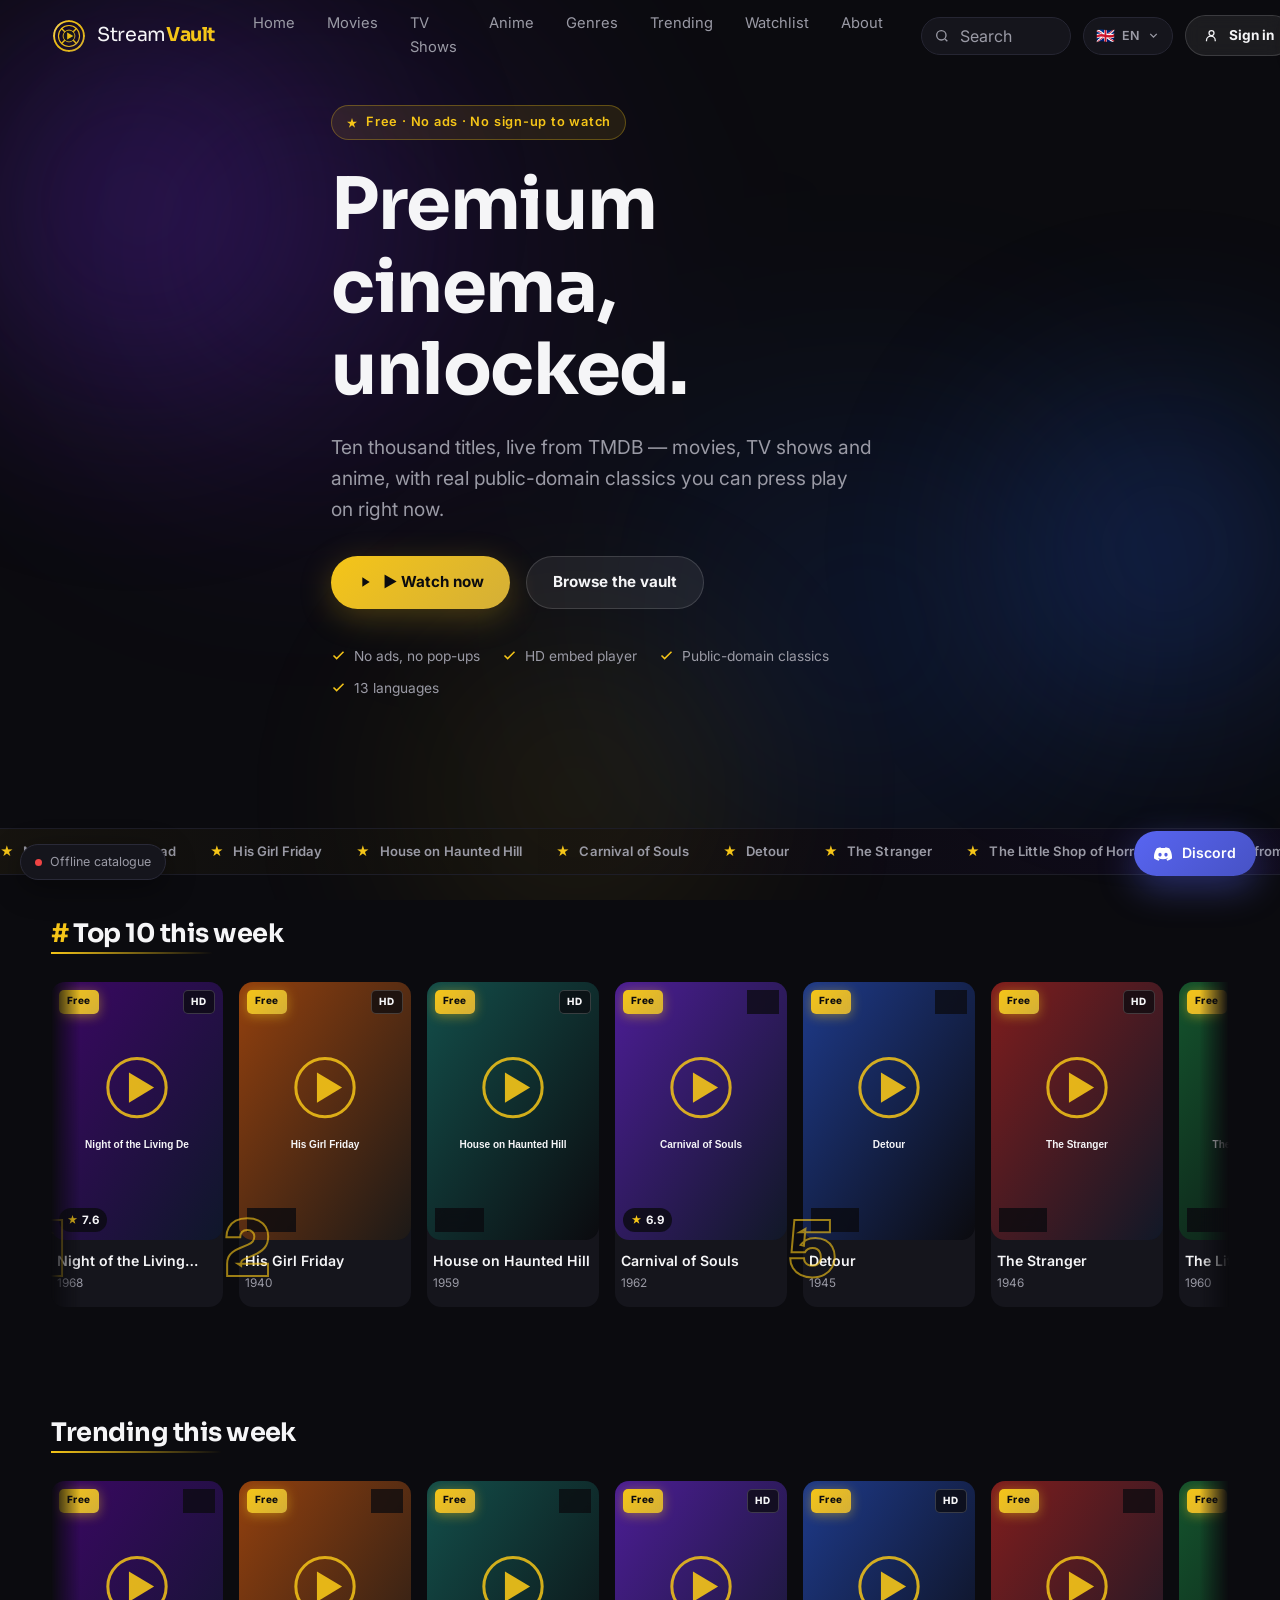
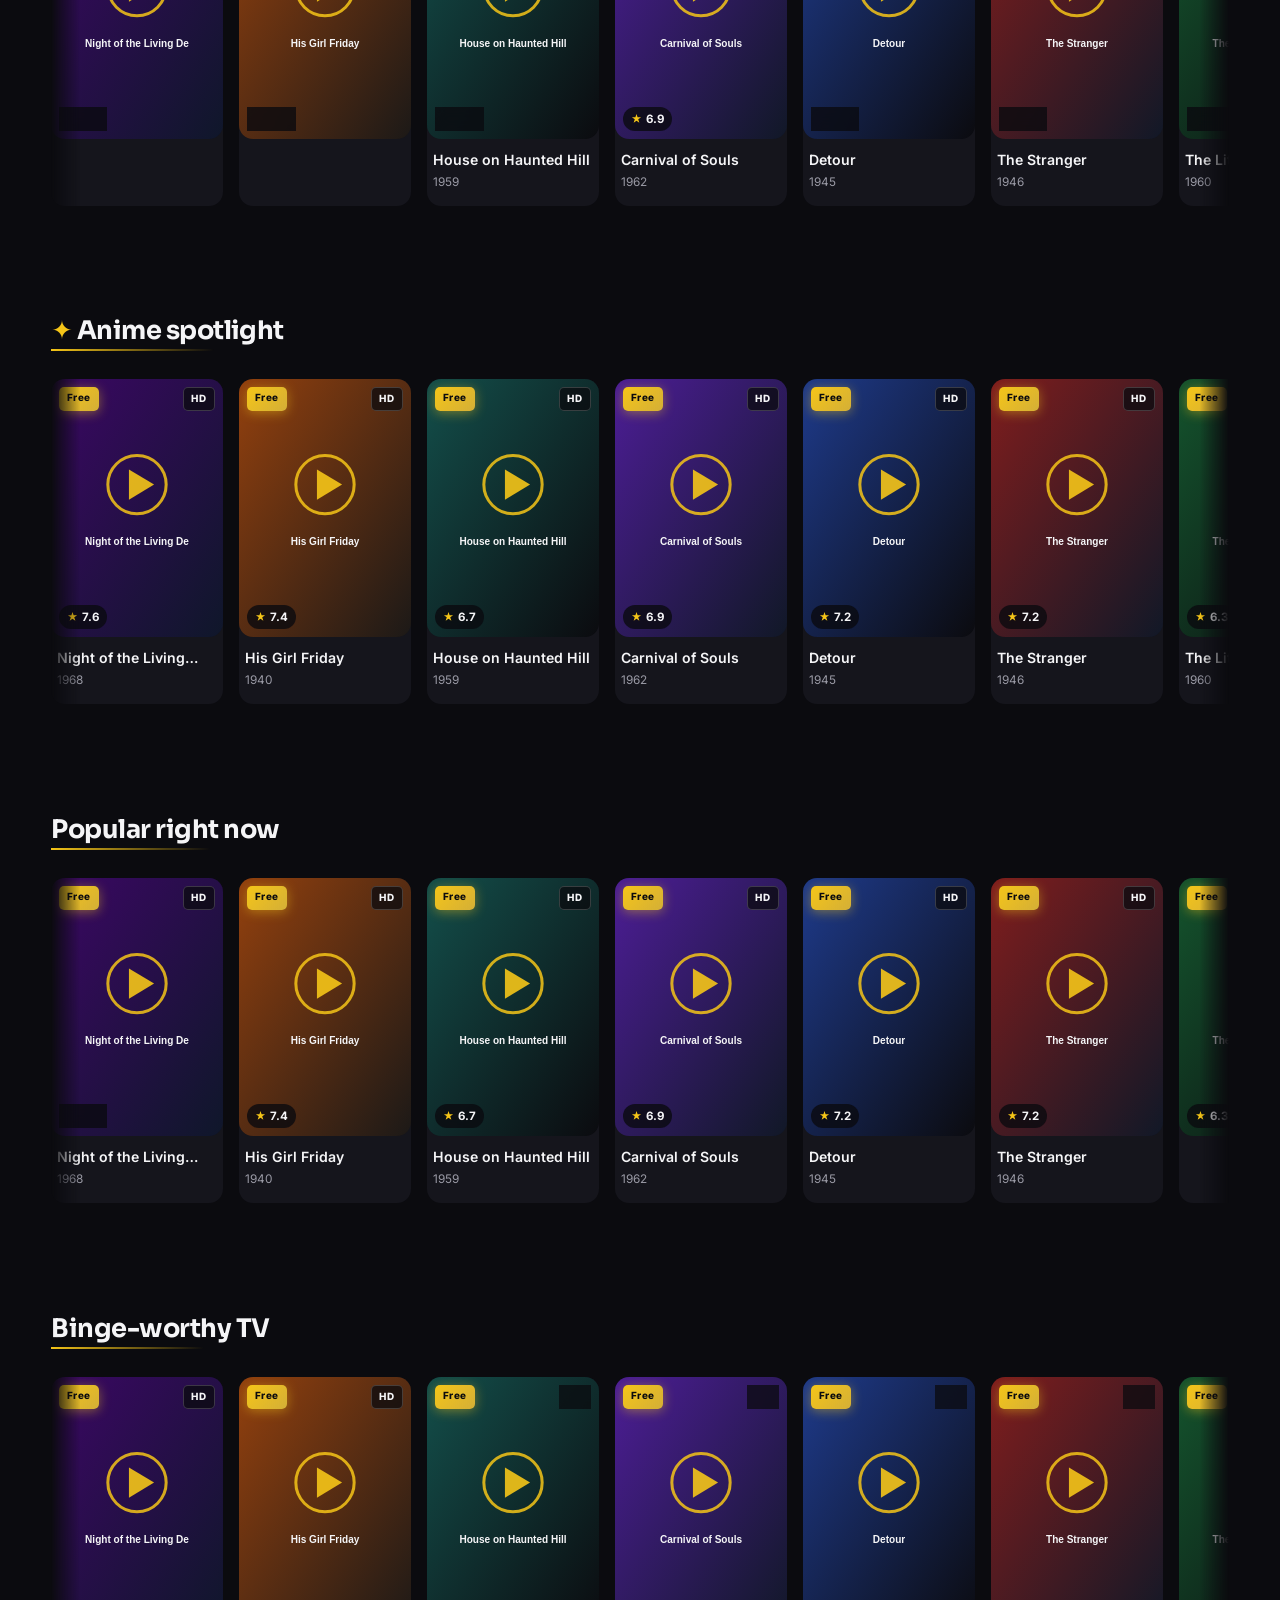
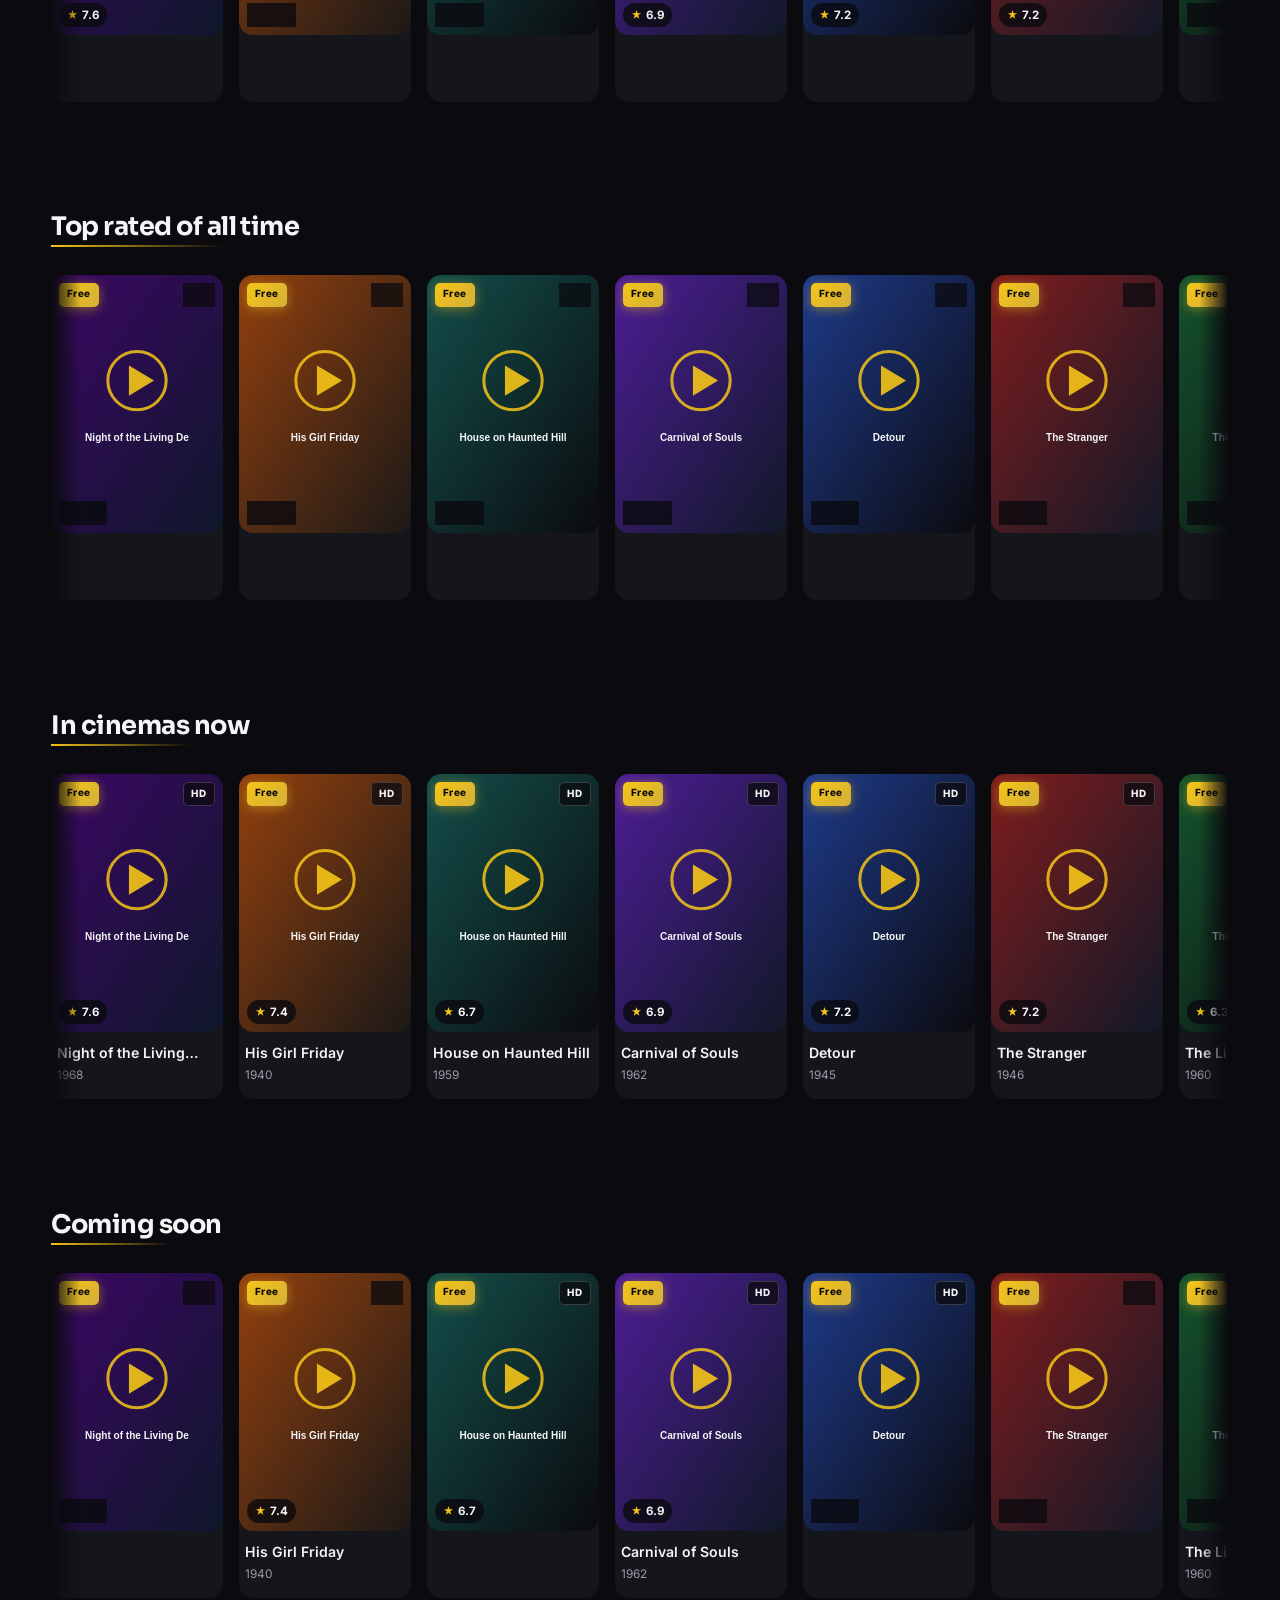
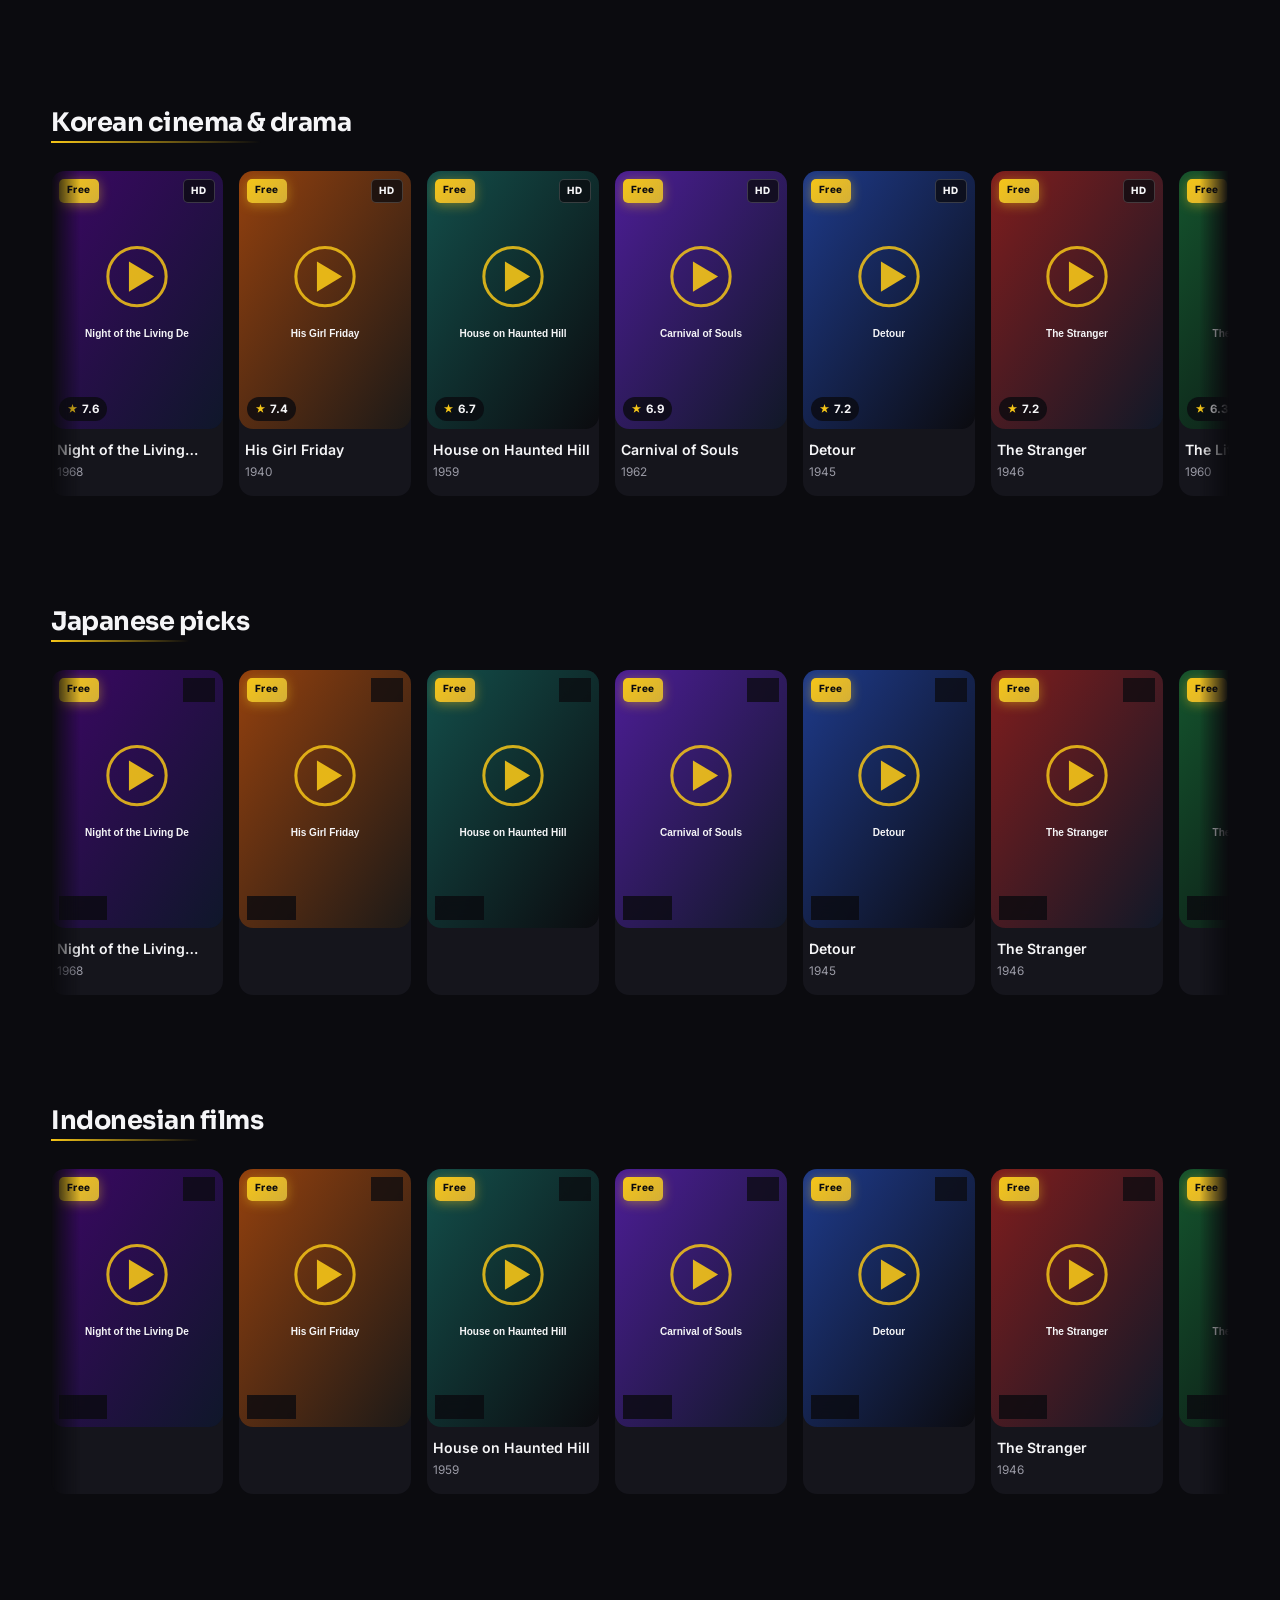
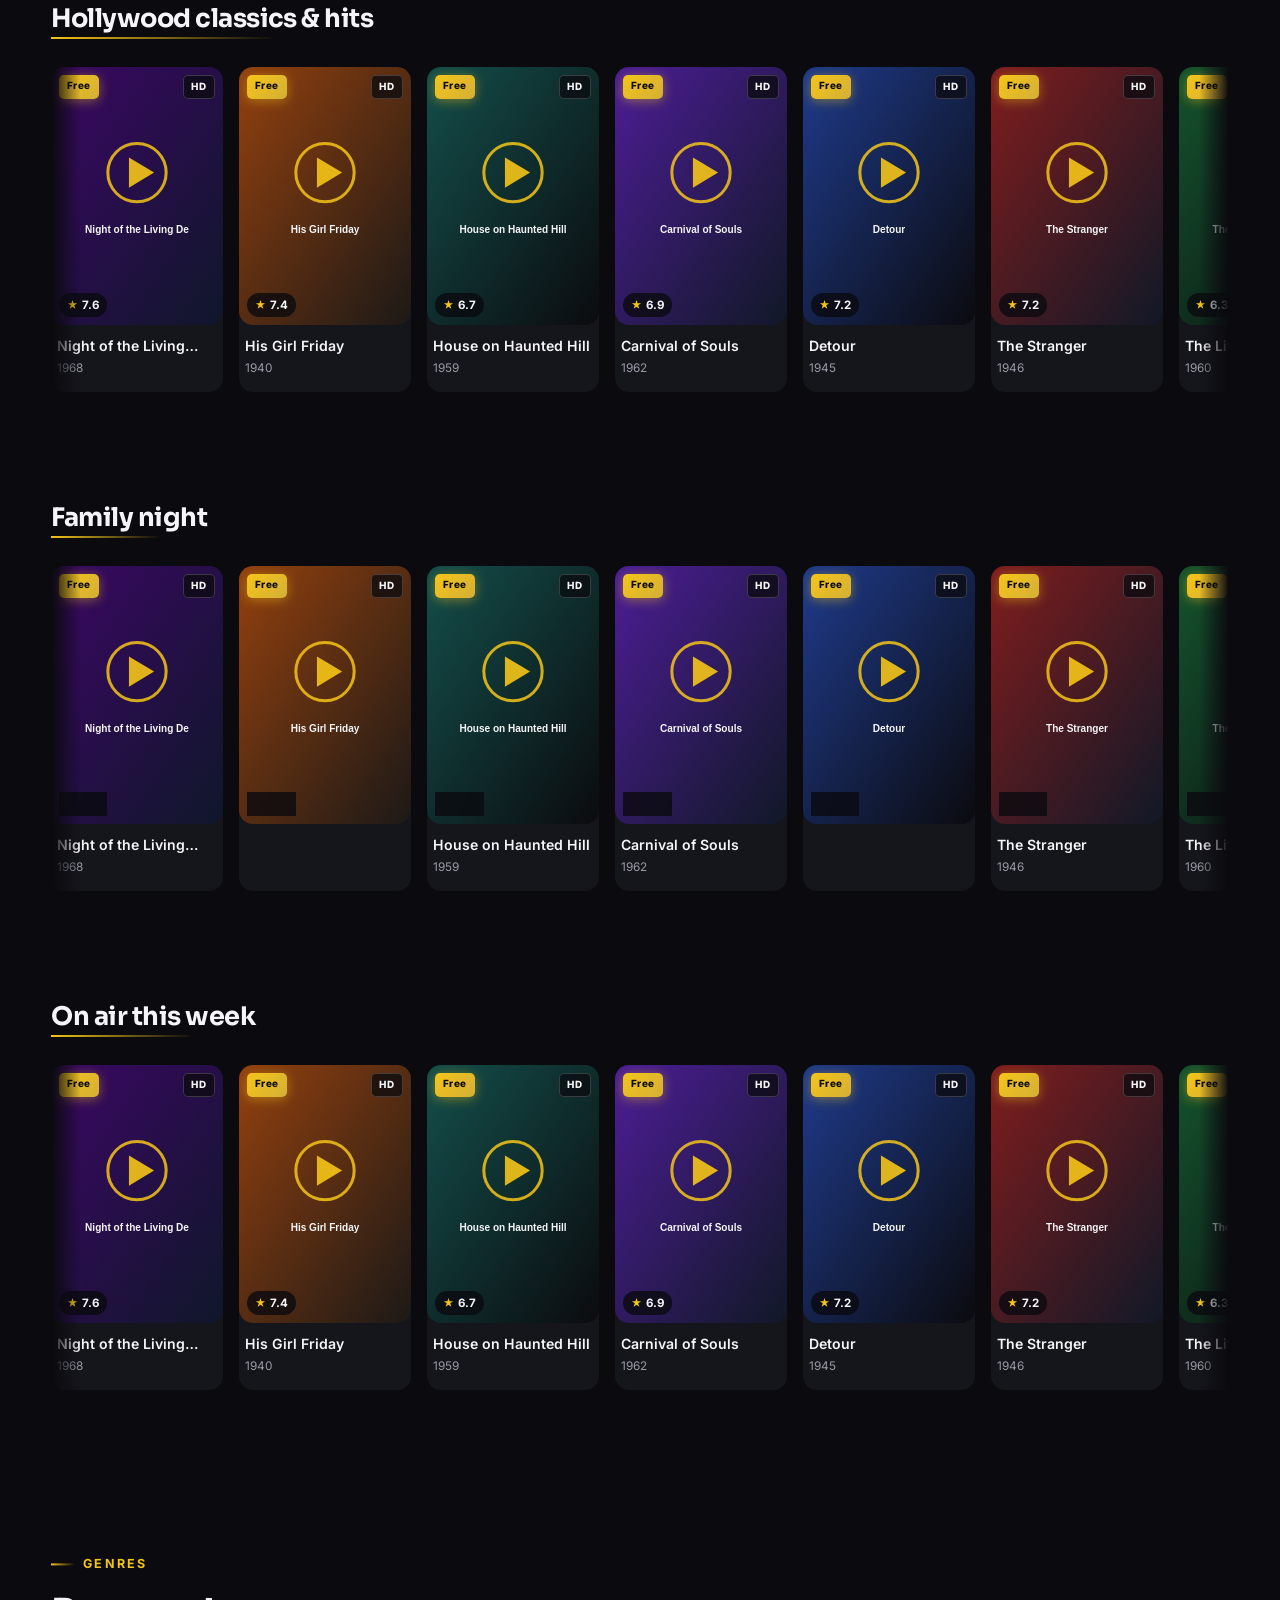
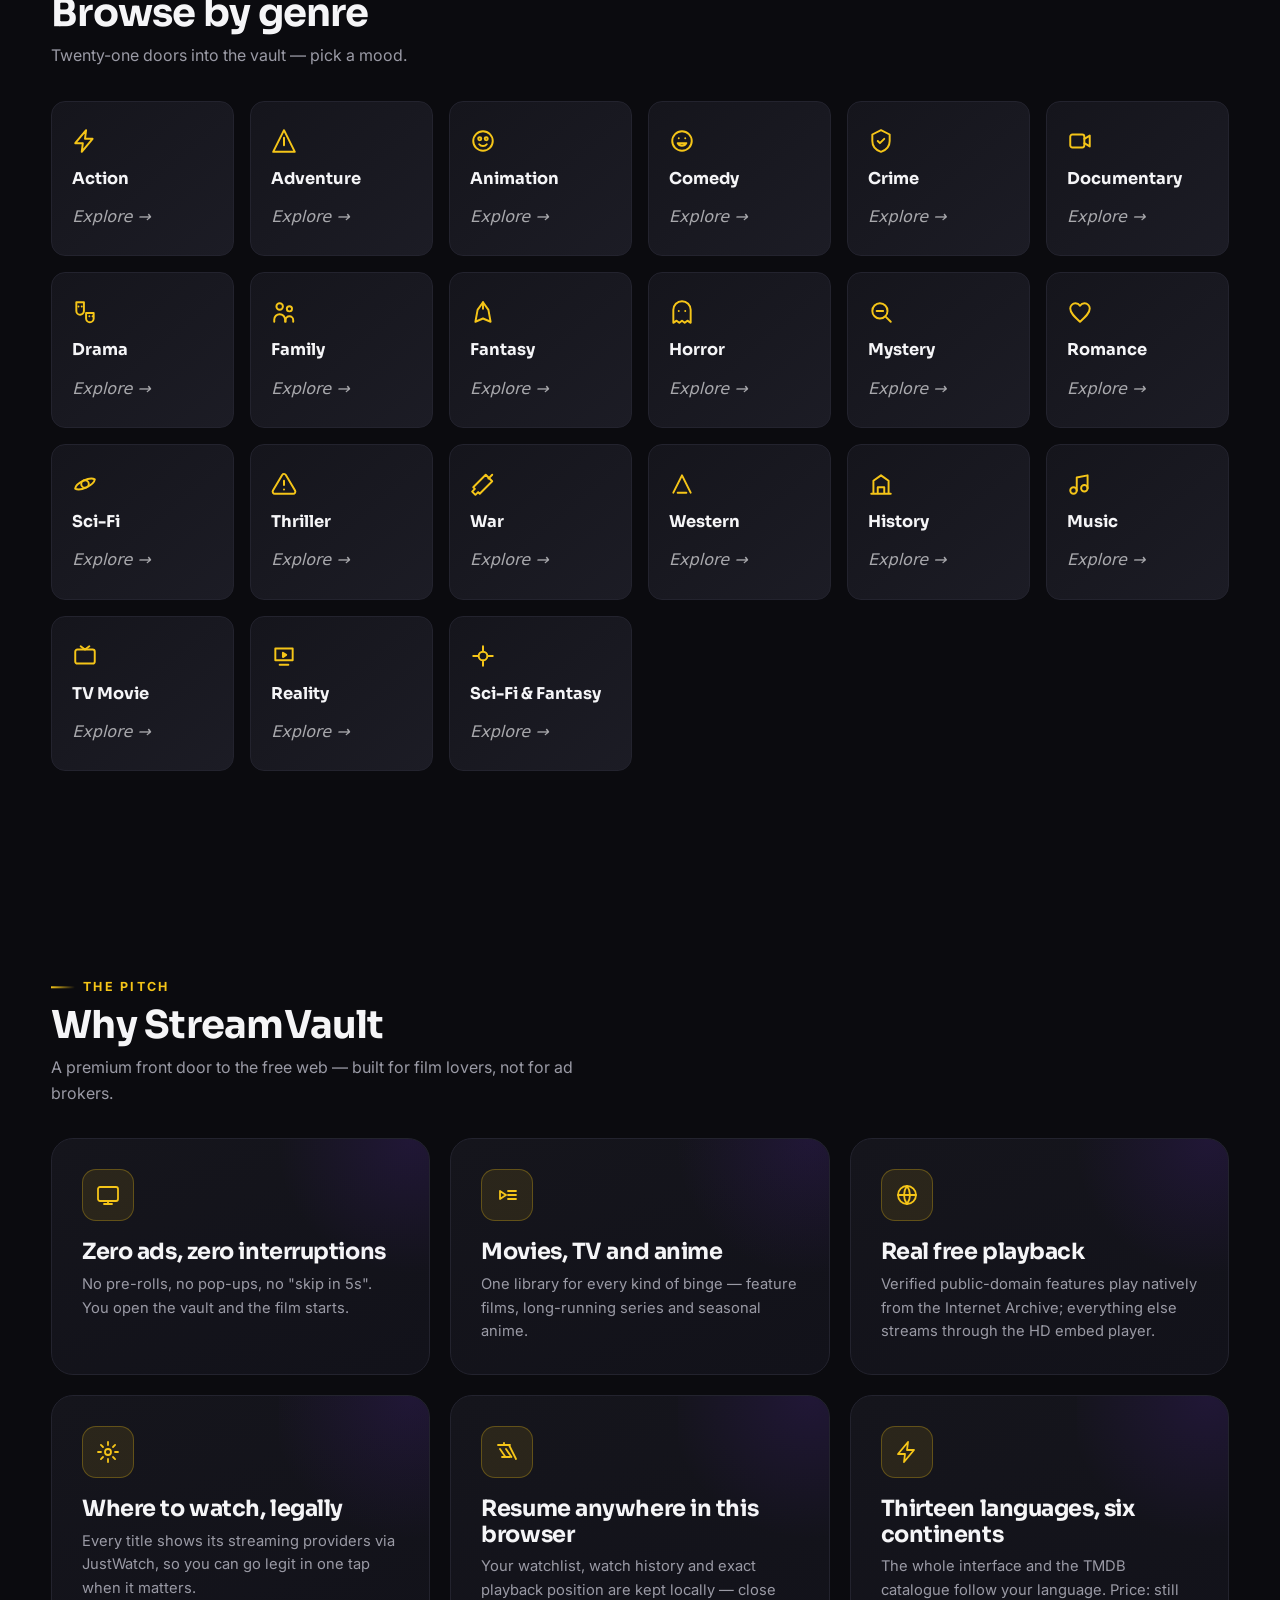
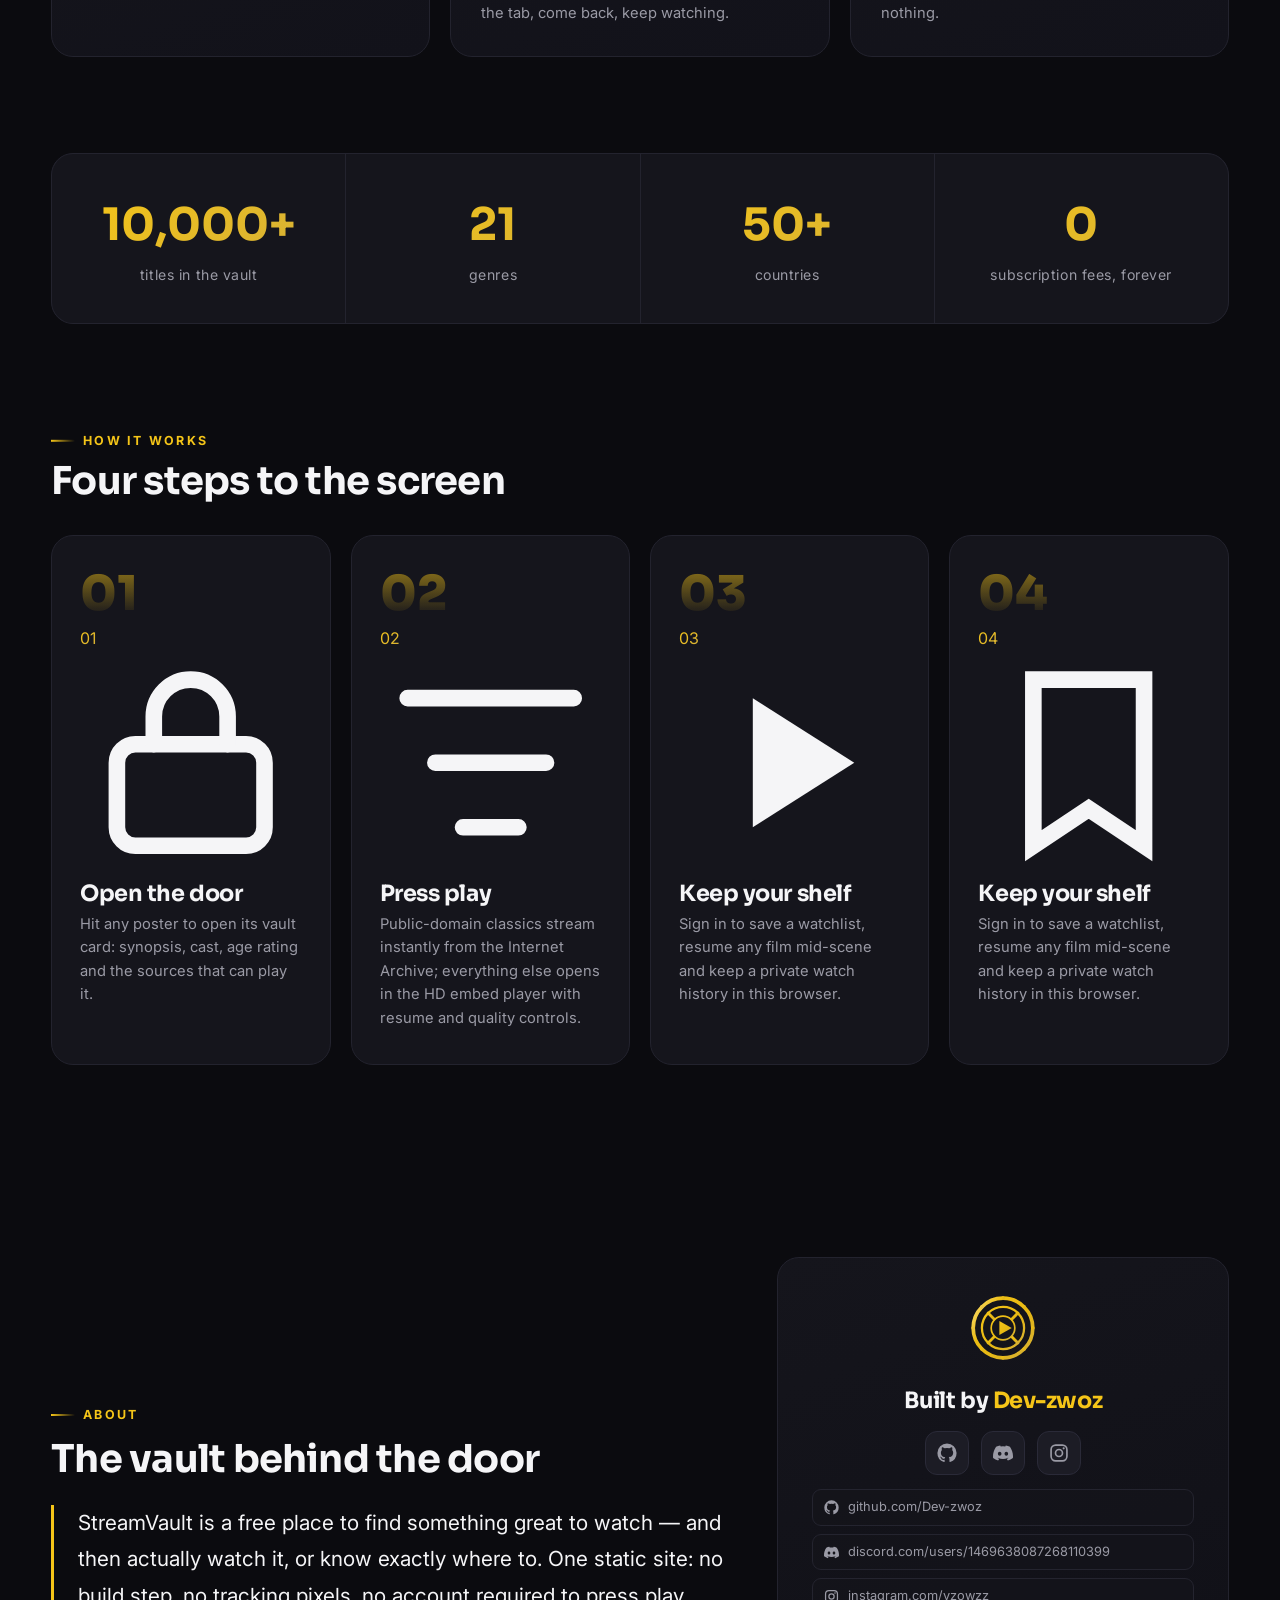
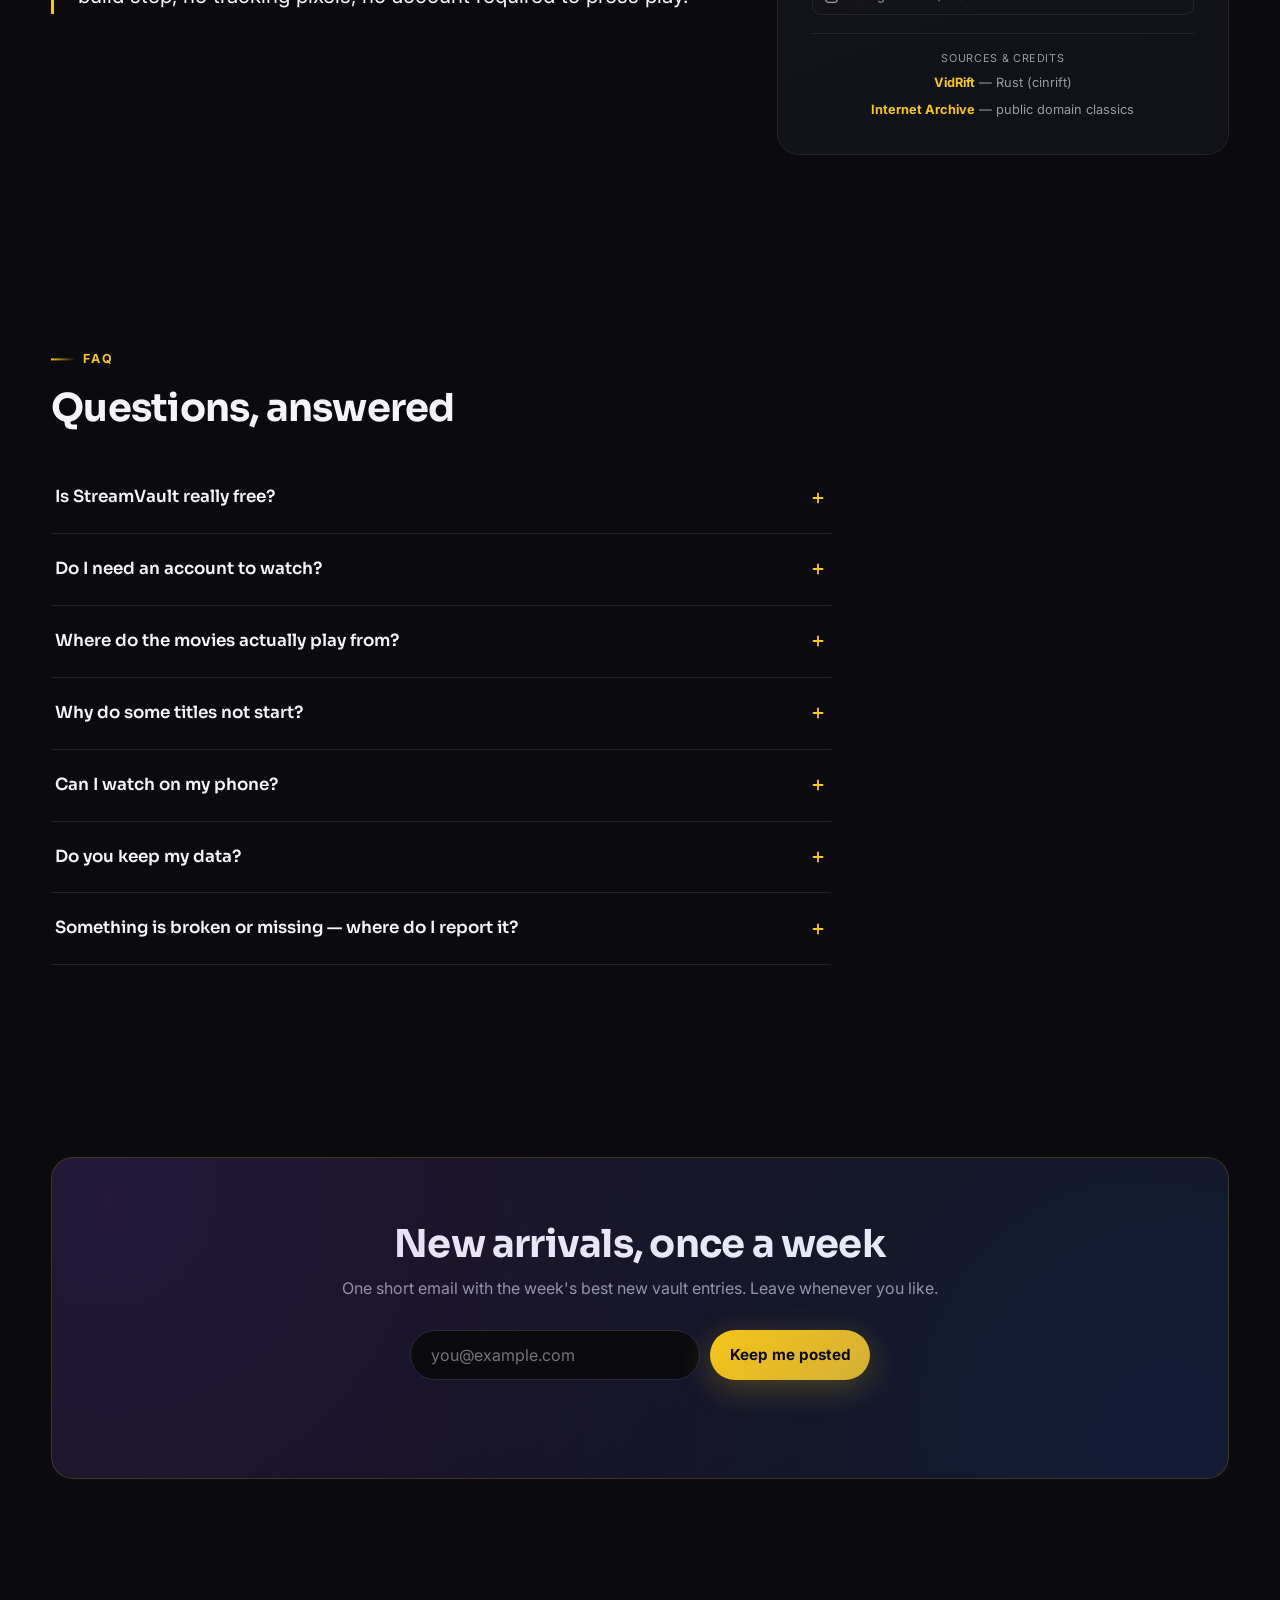
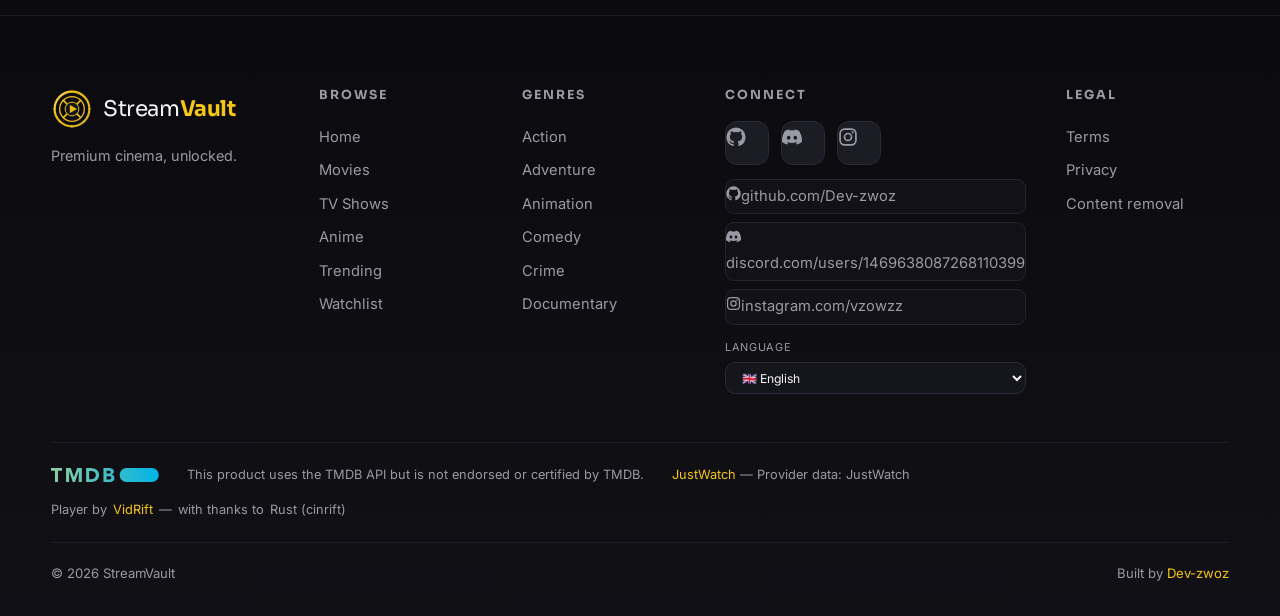
==== commit 603379b8: "Round 4: 13 languages, owner console, unlimited movie/TV/anime library, real free playback - i18n: r" ====
--- a/index.html
+++ b/index.html
@@ -3,21 +3,21 @@
 <head>
   <meta charset="UTF-8">
   <meta name="viewport" content="width=device-width, initial-scale=1.0">
-  <title>StreamVault — Free Premium Movies in HD</title>
-  <meta name="description" content="Stream thousands of premium movies in HD for free. No subscription, no credit card, no hassle. StreamVault — premium cinema, unlocked.">
+  <title>StreamVault — Free Premium Movies, TV &amp; Anime in HD</title>
+  <meta name="description" content="Stream thousands of movies, TV shows and anime in HD for free. No subscription, no credit card, no hassle. StreamVault — premium cinema, unlocked.">
   <meta name="author" content="Dev-zwoz">
 
   <!-- Open Graph -->
   <meta property="og:type" content="website">
   <meta property="og:site_name" content="StreamVault">
-  <meta property="og:title" content="StreamVault — Free Premium Movies in HD">
-  <meta property="og:description" content="Premium cinema, unlocked. Thousands of movies in HD — free, forever.">
+  <meta property="og:title" content="StreamVault — Free Premium Movies, TV &amp; Anime in HD">
+  <meta property="og:description" content="Premium cinema, unlocked. Movies, TV and anime in HD — free, forever.">
   <meta property="og:image" content="assets/logo.svg">
 
   <!-- Twitter card -->
   <meta name="twitter:card" content="summary_large_image">
-  <meta name="twitter:title" content="StreamVault — Free Premium Movies in HD">
-  <meta name="twitter:description" content="Premium cinema, unlocked. Thousands of movies in HD — free, forever.">
+  <meta name="twitter:title" content="StreamVault — Free Premium Movies, TV &amp; Anime in HD">
+  <meta name="twitter:description" content="Premium cinema, unlocked. Movies, TV and anime in HD — free, forever.">
 
   <!-- SVG favicon (data URI, mini vault mark) -->
   <link rel="icon" href="data:image/svg+xml,%3Csvg xmlns='http://www.w3.org/2000/svg' viewBox='0 0 512 512'%3E%3Crect width='512' height='512' rx='96' fill='%230B0B0F'/%3E%3Ccircle cx='256' cy='256' r='206' fill='none' stroke='%23F5C518' stroke-width='30'/%3E%3Ccircle cx='256' cy='256' r='128' fill='none' stroke='%23D4AF37' stroke-width='22'/%3E%3Cpath d='M256 74v56M256 382v56M74 256h56M382 256h56M127 127l40 40M345 345l40 40M127 385l40-40M345 167l40-40' stroke='%23F5C518' stroke-width='24' stroke-linecap='round'/%3E%3Cpath d='M226 200l88 56-88 56z' fill='%23F5C518'/%3E%3C/svg%3E">
@@ -38,8 +38,8 @@
     "@type": "WebSite",
     "name": "StreamVault",
     "alternateName": "Premium cinema, unlocked.",
-    "description": "Stream thousands of premium movies in HD for free. No subscription, no credit card, no hassle.",
-    "inLanguage": ["en", "id"],
+    "description": "Stream thousands of movies, TV shows and anime in HD for free. No subscription, no credit card, no hassle.",
+    "inLanguage": ["en","id","es","pt","fr","de","ru","tr","hi","ja","ko","zh","ar"],
     "author": {
       "@type": "Person",
       "name": "Dev-zwoz",
@@ -90,6 +90,11 @@
     </defs>
   </svg>
 
+  <!-- =============================================== ambient background -->
+  <div class="orbs" aria-hidden="true">
+    <span class="orb o1"></span><span class="orb o2"></span><span class="orb o3"></span>
+  </div>
+
   <!-- =============================================== preloader -->
   <div id="preloader" role="status" aria-label="Loading StreamVault">
     <div class="pre-sweep"></div>
@@ -111,8 +116,9 @@
 
     <nav class="nav-links" aria-label="Primary">
       <a href="#home" data-view="home" data-i18n="nav.home">Home</a>
-      <a href="#movies" data-view="movies" data-i18n="nav.movies">Movies</a>
-      <a href="#classics" data-scroll="#classics" data-i18n="nav.classics">Free Classics</a>
+      <a href="#movies" data-lib="movie" data-i18n="nav.movies">Movies</a>
+      <a href="#tv" data-lib="tv" data-i18n="nav.tv">TV Shows</a>
+      <a href="#anime" data-lib="anime" data-i18n="nav.anime">Anime</a>
       <a href="#genres" data-scroll="#genres" data-i18n="nav.genres">Genres</a>
       <a href="#trending" data-scroll="#trending" data-i18n="nav.trending">Trending</a>
       <a href="#watchlist" data-view="watchlist" data-i18n="nav.watchlist">Watchlist</a>
@@ -122,20 +128,20 @@
     <div class="nav-actions">
       <div class="search-wrap">
         <svg viewBox="0 0 24 24" fill="none" stroke="currentColor" stroke-width="2" aria-hidden="true"><circle cx="11" cy="11" r="7"/><path d="m20 20-3.5-3.5"/></svg>
-        <input class="search-input" id="search-input" type="search" data-i18n-ph="nav.search" placeholder="Search movies…" autocomplete="off" aria-label="Search movies">
+        <input class="search-input" id="search-input" type="search" data-i18n-ph="nav.search" placeholder="Search movies, TV, anime…" autocomplete="off" aria-label="Search">
         <div class="search-results" id="search-results" role="listbox" aria-label="Search results"></div>
       </div>
-      <div class="lang-toggle" id="lang-toggle" data-lang="en" role="group" aria-label="Language">
-        <div class="lang-pill" aria-hidden="true"></div>
-        <button data-setlang="en" class="active" aria-pressed="true">EN</button>
-        <button data-setlang="id" aria-pressed="false">ID</button>
-      </div>
-      <button class="shield-badge" data-open-settings title="AdShield" aria-label="AdShield settings">
-        <svg viewBox="0 0 24 24" fill="none" stroke="currentColor" stroke-width="2" aria-hidden="true"><path d="M12 2 4 6v6c0 5 3.4 8.5 8 10 4.6-1.5 8-5 8-10V6z"/><path d="m9 12 2 2 4-4"/></svg>
-        <b id="shield-count">0</b>
-      </button>
+
+      <div class="lang-wrap">
+        <button class="lang-btn" id="lang-btn" aria-haspopup="true" aria-expanded="false" aria-label="Language">
+          <span class="lb-flag">🇬🇧</span><span class="lb-code">EN</span>
+          <svg viewBox="0 0 24 24" fill="none" stroke="currentColor" stroke-width="2.4" aria-hidden="true"><path d="m6 9 6 6 6-6"/></svg>
+        </button>
+        <div class="lang-menu" id="lang-menu" role="menu"></div>
+      </div>
+
       <span id="user-area"></span>
-      <button class="btn btn-gold btn-sm btn-shimmer nav-cta" data-scroll="#classics" data-i18n="nav.cta">Start Watching — Free</button>
+      <button class="btn btn-gold btn-sm btn-shimmer nav-cta" data-goto="movies" data-i18n="nav.cta">Open the Library</button>
     </div>
   </header>
 
@@ -156,29 +162,34 @@
         <div class="container hero-inner">
           <span class="hero-kicker">
             <svg width="12" height="12" viewBox="0 0 24 24" fill="currentColor" aria-hidden="true"><path d="M12 2l2.4 7.4H22l-6.2 4.5 2.4 7.4-6.2-4.6-6.2 4.6 2.4-7.4L2 9.4h7.6z"/></svg>
-            Free, forever
+            <span data-i18n="hero.kicker">Free, forever</span>
           </span>
-          <h1 class="hero-title" id="hero-title" data-i18n-title>Premium cinema, unlocked.</h1>
-          <p class="hero-sub" data-i18n="hero.sub">Thousands of movies in HD. No subscription, no credit card — just press play. Your vault of endless movies is open.</p>
+          <h1 class="hero-title" id="hero-title" data-i18n="hero.title">Premium cinema, unlocked.</h1>
+          <p class="hero-sub" data-i18n="hero.sub">Thousands of movies, series and anime in HD. No subscription, no credit card — just press play.</p>
           <div class="hero-ctas">
             <button class="btn btn-gold btn-shimmer" id="hero-watch" data-magnetic>
               <svg width="16" height="16" viewBox="0 0 24 24" fill="currentColor" aria-hidden="true"><path d="M8 5v14l11-7z"/></svg>
               <span data-i18n="hero.watch">Watch Now</span>
             </button>
-            <button class="btn btn-ghost" data-view="movies"><span data-i18n="hero.browse">Browse Library</span></button>
+            <button class="btn btn-ghost" data-goto="movies"><span data-i18n="hero.browse">Browse Library</span></button>
           </div>
           <div class="hero-badges">
             <span><svg viewBox="0 0 24 24" fill="none" stroke="currentColor" stroke-width="2.4" aria-hidden="true"><path d="M20 6 9 17l-5-5"/></svg><i data-i18n="hero.badge1">No subscription</i></span>
             <span><svg viewBox="0 0 24 24" fill="none" stroke="currentColor" stroke-width="2.4" aria-hidden="true"><path d="M20 6 9 17l-5-5"/></svg><i data-i18n="hero.badge2">No credit card</i></span>
             <span><svg viewBox="0 0 24 24" fill="none" stroke="currentColor" stroke-width="2.4" aria-hidden="true"><path d="M20 6 9 17l-5-5"/></svg><i data-i18n="hero.badge3">HD streaming</i></span>
-            <span><svg viewBox="0 0 24 24" fill="none" stroke="currentColor" stroke-width="2.4" aria-hidden="true"><path d="M20 6 9 17l-5-5"/></svg><i data-i18n="hero.badge4">Bahasa Indonesia subtitles</i></span>
+            <span><svg viewBox="0 0 24 24" fill="none" stroke="currentColor" stroke-width="2.4" aria-hidden="true"><path d="M20 6 9 17l-5-5"/></svg><i data-i18n="hero.badge4">Subtitles in 30+ languages</i></span>
           </div>
         </div>
         <div class="hero-meta">
           <span id="hero-movie-title"></span>
-          <div class="hero-dots" id="hero-dots" role="tablist" aria-label="Featured movie selector"></div>
-        </div>
-      </section>
+          <div class="hero-dots" id="hero-dots" role="tablist" aria-label="Featured title selector"></div>
+        </div>
+      </section>
+
+      <!-- marquee ticker -->
+      <div class="ticker" aria-hidden="true">
+        <div class="ticker-track" id="ticker-track"></div>
+      </div>
 
       <!-- top 10 -->
       <section class="row-section container reveal" id="top10">
@@ -186,20 +197,26 @@
         <div class="carousel-wrap"><div class="carousel top10-carousel" id="row-top10" data-row></div></div>
       </section>
 
+      <!-- continue watching (hidden until something is in progress) -->
+      <section class="row-section container reveal" id="continue-section" hidden>
+        <div class="row-head"><h2><span class="gold">▶</span>&nbsp;<span data-i18n="row.continue">Continue Watching</span></h2></div>
+        <div class="carousel-wrap"><div class="carousel" id="row-continue" data-row></div></div>
+      </section>
+
       <!-- trending -->
       <section class="row-section container reveal" id="trending">
         <div class="row-head"><h2 data-i18n="row.trending">Trending Now</h2></div>
         <div class="carousel-wrap"><div class="carousel" id="row-trending" data-row></div></div>
       </section>
 
-      <!-- free classics -->
-      <section class="row-section container reveal" id="classics">
-        <div class="row-head"><h2><span class="gold">▶</span>&nbsp;<span data-i18n="row.classics">Free Classics — Playable Now</span></h2></div>
-        <div class="carousel-wrap"><div class="carousel" id="row-classics" data-row></div></div>
-      </section>
-
-      <!-- catalogue rows -->
+      <!-- anime -->
+      <section class="row-section container reveal" id="anime">
+        <div class="row-head"><h2><span class="gold">✦</span>&nbsp;<span data-i18n="row.anime">Anime Spotlight</span></h2></div>
+        <div class="carousel-wrap"><div class="carousel" id="row-anime" data-row></div></div>
+      </section>
+
       <section class="row-section container reveal"><div class="row-head"><h2 data-i18n="row.popular">Popular</h2></div><div class="carousel-wrap"><div class="carousel" id="row-popular" data-row></div></div></section>
+      <section class="row-section container reveal"><div class="row-head"><h2 data-i18n="row.tv">Binge-Worthy TV</h2></div><div class="carousel-wrap"><div class="carousel" id="row-tv" data-row></div></div></section>
       <section class="row-section container reveal"><div class="row-head"><h2 data-i18n="row.top">Top Rated</h2></div><div class="carousel-wrap"><div class="carousel" id="row-top" data-row></div></div></section>
       <section class="row-section container reveal"><div class="row-head"><h2 data-i18n="row.now">Now Playing</h2></div><div class="carousel-wrap"><div class="carousel" id="row-now" data-row></div></div></section>
       <section class="row-section container reveal"><div class="row-head"><h2 data-i18n="row.upcoming">Upcoming</h2></div><div class="carousel-wrap"><div class="carousel" id="row-upcoming" data-row></div></div></section>
@@ -208,13 +225,14 @@
       <section class="row-section container reveal"><div class="row-head"><h2 data-i18n="row.indo">Film Indonesia Terbaik</h2></div><div class="carousel-wrap"><div class="carousel" id="row-indo" data-row></div></div></section>
       <section class="row-section container reveal"><div class="row-head"><h2 data-i18n="row.hollywood">Hollywood Blockbusters</h2></div><div class="carousel-wrap"><div class="carousel" id="row-hollywood" data-row></div></div></section>
       <section class="row-section container reveal"><div class="row-head"><h2 data-i18n="row.family">Family Night</h2></div><div class="carousel-wrap"><div class="carousel" id="row-family" data-row></div></div></section>
+      <section class="row-section container reveal"><div class="row-head"><h2 data-i18n="row.onair">On Air This Week</h2></div><div class="carousel-wrap"><div class="carousel" id="row-onair" data-row></div></div></section>
 
       <!-- genres -->
       <section class="container reveal" id="genres">
         <div class="section-head">
-          <span class="eyebrow">15 doors</span>
+          <span class="eyebrow" data-i18n="nav.genres">Genres</span>
           <h2 data-i18n="genres.title">Browse by Genre</h2>
-          <p data-i18n="genres.sub">Fifteen worlds. Pick a door.</p>
+          <p data-i18n="genres.sub">Pick a door. Every one leads somewhere good.</p>
         </div>
         <div class="genre-grid" id="genre-grid"></div>
       </section>
@@ -222,7 +240,7 @@
       <!-- why -->
       <section class="container reveal" id="why">
         <div class="section-head">
-          <span class="eyebrow">The pitch</span>
+          <span class="eyebrow" data-i18n="why.eyebrow">The pitch</span>
           <h2 data-i18n="why.title">Why StreamVault</h2>
           <p data-i18n="why.sub">Built like a premium service. Priced like a public library.</p>
         </div>
@@ -233,7 +251,7 @@
       <section id="stats" class="container reveal">
         <div class="stats-strip">
           <div class="stat"><b data-count="10000" data-suffix="+">0</b><span data-i18n="stats.titles">titles</span></div>
-          <div class="stat"><b data-count="19">0</b><span data-i18n="stats.genres">genres</span></div>
+          <div class="stat"><b data-count="21">0</b><span data-i18n="stats.genres">genres</span></div>
           <div class="stat"><b data-count="50" data-suffix="+">0</b><span data-i18n="stats.countries">countries</span></div>
           <div class="stat"><b data-count="0">0</b><span data-i18n="stats.fees">subscription fees</span></div>
         </div>
@@ -242,13 +260,34 @@
       <!-- how it works -->
       <section class="container reveal" id="how">
         <div class="section-head">
-          <span class="eyebrow">3 steps</span>
-          <h2 data-i18n="how.title">How It Works</h2>
+          <span class="eyebrow" data-i18n="how.eyebrow">How it works</span>
+          <h2 data-i18n="how.title">Four steps to the screen</h2>
         </div>
         <div class="steps">
-          <div class="step reveal-child"><h3 data-i18n="how.1t">Open the vault</h3><p data-i18n="how.1d">No account, no forms. The door is already unlocked.</p></div>
-          <div class="step reveal-child"><h3 data-i18n="how.2t">Pick a movie</h3><p data-i18n="how.2d">Browse rows, genres and search until something stares back.</p></div>
-          <div class="step reveal-child"><h3 data-i18n="how.3t">Press play</h3><p data-i18n="how.3d">Instant HD streaming with subtitles. That is the whole ritual.</p></div>
+          <article class="step reveal-child">
+            <span class="step-num">01</span>
+            <div class="step-icon"><svg viewBox="0 0 24 24" fill="none" stroke="currentColor" stroke-width="1.8" stroke-linecap="round"><rect x="4" y="10" width="16" height="11" rx="2"/><path d="M8 10V7a4 4 0 0 1 8 0v3"/></svg></div>
+            <h3 data-i18n="how.1t">Open the door</h3>
+            <p data-i18n="how.1d">Hit any poster. No download, no queue, no payment screen — the vault is already unlocked.</p>
+          </article>
+          <article class="step reveal-child">
+            <span class="step-num">02</span>
+            <div class="step-icon"><svg viewBox="0 0 24 24" fill="none" stroke="currentColor" stroke-width="1.8" stroke-linecap="round"><path d="M3 5h18M6 12h12M9 19h6"/></svg></div>
+            <h3 data-i18n="how.2t">Pick your lane</h3>
+            <p data-i18n="how.2d">Filter movies, TV and anime by genre, year, age rating and score until your next watch finds you.</p>
+          </article>
+          <article class="step reveal-child">
+            <span class="step-num">03</span>
+            <div class="step-icon"><svg viewBox="0 0 24 24" fill="currentColor"><path d="M8 5v14l11-7z"/></svg></div>
+            <h3 data-i18n="how.3t">Press play</h3>
+            <p data-i18n="how.3d">Public-domain classics stream straight from the Internet Archive; everything else opens in the HD embed player.</p>
+          </article>
+          <article class="step reveal-child">
+            <span class="step-num">04</span>
+            <div class="step-icon"><svg viewBox="0 0 24 24" fill="none" stroke="currentColor" stroke-width="1.8" stroke-linecap="round"><path d="M6 3h12v18l-6-4-6 4z"/></svg></div>
+            <h3 data-i18n="how.4t">Keep your shelf</h3>
+            <p data-i18n="how.4d">Sign in to save a watchlist, resume any film mid-scene, and keep a private watch history in this browser.</p>
+          </article>
         </div>
       </section>
 
@@ -256,14 +295,22 @@
       <section class="container reveal" id="about">
         <div class="about-wrap">
           <div>
-            <span class="eyebrow">About</span>
+            <span class="eyebrow" data-i18n="about.eyebrow">About</span>
             <h2 data-i18n="about.title">The Vault Is Open</h2>
-            <blockquote style="margin-top:24px" data-i18n="about.body">StreamVault was built on a simple belief: great movies shouldn't be locked behind a paywall. While other platforms keep raising prices and splitting their libraries, we're doing the opposite — bringing premium entertainment to everyone, for free. Supported by light, non-intrusive advertising so the movies stay free for everyone.</blockquote>
+            <blockquote style="margin-top:24px" data-i18n="about.body">StreamVault was built on a simple belief: great movies shouldn't be locked behind a paywall.</blockquote>
           </div>
           <div class="about-card">
             <svg class="sv-logo" width="72" height="72" viewBox="0 0 512 512" aria-hidden="true"><use href="#sv-mark"/></svg>
-            <h3 style="margin-top:16px"><span data-i18n="about.built">Built by</span> <span class="gold">Dev-zwoz</span></h3>
+            <h3 style="margin-top:16px"><span data-i18n="about.built">Built by</span> <a class="gold" href="https://github.com/Dev-zwoz" target="_blank" rel="noopener noreferrer">Dev-zwoz</a></h3>
             <div class="social-row" data-socials></div>
+            <div class="social-links" data-social-links></div>
+            <div class="credit-box">
+              <span data-i18n="about.credits">Player &amp; credits</span>
+              <a href="https://discord.com/users/1515548260196941864" target="_blank" rel="noopener noreferrer">
+                <b>VidRift</b> — Rust (cinrift)
+              </a>
+              <a href="https://archive.org" target="_blank" rel="noopener noreferrer"><b>Internet Archive</b> — public domain classics</a>
+            </div>
           </div>
         </div>
       </section>
@@ -271,7 +318,7 @@
       <!-- FAQ -->
       <section class="container reveal" id="faq">
         <div class="section-head">
-          <span class="eyebrow">FAQ</span>
+          <span class="eyebrow" data-i18n="faq.eyebrow">FAQ</span>
           <h2 data-i18n="faq.title">Straight Answers</h2>
         </div>
         <div class="faq-list" id="faq-list"></div>
@@ -281,7 +328,7 @@
       <section class="container reveal" id="newsletter">
         <div class="news-card">
           <h2 data-i18n="news.title">New in the vault, first in your inbox</h2>
-          <p class="muted" style="margin-top:10px" data-i18n="news.sub">One email a week. New free classics, zero spam.</p>
+          <p class="muted" style="margin-top:10px" data-i18n="news.sub">One email a week. New arrivals, zero spam.</p>
           <form class="news-form" id="news-form" novalidate>
             <input type="email" id="news-email" data-i18n-ph="news.placeholder" placeholder="your@email.com" required aria-label="Email address">
             <button class="btn btn-gold" type="submit"><span data-i18n="news.cta">Notify me</span></button>
@@ -291,40 +338,58 @@
       </section>
     </div>
 
-    <!-- =============================================== MOVIES VIEW -->
+    <!-- =============================================== LIBRARY VIEW -->
     <div class="view" id="view-movies">
-      <section class="container" style="padding-top:calc(var(--nav-h) + 40px)">
+      <section class="container lib-wrap">
         <div class="section-head">
-          <span class="eyebrow">Library</span>
-          <h2 data-i18n="movies.title">The Library</h2>
-          <p data-i18n="movies.sub">Every title in the vault — filter, sort, dig deep.</p>
-        </div>
+          <span class="eyebrow" data-i18n="nav.library">Library</span>
+          <h2 data-i18n="lib.title">The Library</h2>
+          <p data-i18n="lib.sub">Every movie, series and anime in the vault — unlimited, filterable, endless scroll.</p>
+        </div>
+
+        <div class="lib-tabs" id="lib-tabs" role="tablist">
+          <button data-lib="all" class="active" role="tab" data-i18n="lib.tab.all">All</button>
+          <button data-lib="movie" role="tab" data-i18n="lib.tab.movies">Movies</button>
+          <button data-lib="tv" role="tab" data-i18n="lib.tab.tv">TV Shows</button>
+          <button data-lib="anime" role="tab" data-i18n="lib.tab.anime">Anime</button>
+        </div>
+
         <div class="filter-bar">
+          <select id="f-sort" aria-label="Sort order"></select>
           <select id="f-genre" aria-label="Genre filter"></select>
-          <select id="f-year" aria-label="Year filter"></select>
-          <select id="f-sort" aria-label="Sort order">
-            <option value="popularity.desc" data-i18n="movies.sort.popularity">Popularity</option>
-            <option value="vote_average.desc" data-i18n="movies.sort.rating">Rating</option>
-            <option value="primary_release_date.desc" data-i18n="movies.sort.newest">Newest</option>
-            <option value="original_title.asc" data-i18n="movies.sort.az">A–Z</option>
-          </select>
-          <label class="filter-check"><input type="checkbox" id="f-playable"><span data-i18n="movies.filter.playable">Playable now</span></label>
-        </div>
+          <label class="fb-field"><select id="f-cert" aria-label="Age rating filter"></select></label>
+          <select id="f-lang" aria-label="Language filter"></select>
+          <select id="f-score" aria-label="Minimum score"></select>
+          <label class="fb-field yf"><input id="f-year-from" type="number" min="1900" max="2035" placeholder="From" aria-label="Year from"></label>
+          <label class="fb-field yf"><input id="f-year-to" type="number" min="1900" max="2035" placeholder="To" aria-label="Year to"></label>
+          <label class="filter-check" id="f-playable-wrap"><input type="checkbox" id="f-playable"><span data-i18n="movies.filter.playable">Playable now</span></label>
+          <button class="btn btn-ghost btn-sm" id="f-reset" data-i18n="movies.filter.clear">Reset filters</button>
+        </div>
+
         <div class="movie-grid" id="movie-grid"></div>
-        <div class="grid-more"><button class="btn btn-ghost" id="load-more"><span data-i18n="movies.load">Load more</span></button></div>
+        <div class="grid-more">
+          <span class="muted" id="grid-status"></span>
+          <button class="btn btn-ghost" id="load-more"><span data-i18n="movies.load">Load more</span></button>
+        </div>
       </section>
     </div>
 
     <!-- =============================================== AUTH VIEW -->
     <div class="view" id="view-auth" data-mode="signin"></div>
+
+    <!-- =============================================== ACCOUNT VIEW -->
+    <div class="view" id="view-account"></div>
+
+    <!-- =============================================== ADMIN VIEW -->
+    <div class="view" id="view-admin"></div>
 
     <!-- =============================================== WATCHLIST VIEW -->
     <div class="view" id="view-watchlist">
       <section class="container" style="padding-top:calc(var(--nav-h) + 40px)">
         <div class="section-head">
-          <span class="eyebrow">Saved</span>
+          <span class="eyebrow" data-i18n="nav.watchlist">Saved</span>
           <h2 data-i18n="watchlist.title">Your Watchlist</h2>
-          <p data-i18n="watchlist.sub">Saved locally in this browser — no account needed.</p>
+          <p data-i18n="watchlist.sub">Saved in this browser — available any time you sign in.</p>
         </div>
         <div class="movie-grid" id="watchlist-grid"></div>
         <div class="watchlist-empty" id="watchlist-empty" hidden>
@@ -337,8 +402,8 @@
             <path d="M152 52h12M158 46v12" stroke="#9A9AA5" stroke-width="3" stroke-linecap="round"/>
           </svg>
           <h3 data-i18n="watchlist.empty.t">Your vault shelf is empty</h3>
-          <p data-i18n="watchlist.empty.d">Tap the + on any movie card and it will wait for you here.</p>
-          <button class="btn btn-gold" data-view="movies"><span data-i18n="watchlist.browse">Browse movies</span></button>
+          <p data-i18n="watchlist.empty.d">Tap the + on any poster and it will wait for you here.</p>
+          <button class="btn btn-gold" data-goto="movies"><span data-i18n="watchlist.browse">Browse movies</span></button>
         </div>
       </section>
     </div>
@@ -358,8 +423,9 @@
         <div class="footer-col">
           <h4 data-i18n="footer.explore">Explore</h4>
           <a href="#home" data-view="home" data-i18n="nav.home">Home</a>
-          <a href="#movies" data-view="movies" data-i18n="nav.movies">Movies</a>
-          <a href="#classics" data-scroll="#classics" data-i18n="nav.classics">Free Classics</a>
+          <a href="#movies" data-lib="movie" data-i18n="nav.movies">Movies</a>
+          <a href="#tv" data-lib="tv" data-i18n="nav.tv">TV Shows</a>
+          <a href="#anime" data-lib="anime" data-i18n="nav.anime">Anime</a>
           <a href="#trending" data-scroll="#trending" data-i18n="nav.trending">Trending</a>
           <a href="#watchlist" data-view="watchlist" data-i18n="nav.watchlist">Watchlist</a>
         </div>
@@ -368,12 +434,12 @@
         </div>
         <div class="footer-col">
           <h4 data-i18n="footer.connect">Connect</h4>
-          <div class="social-row" data-socials style="margin-bottom:16px"></div>
-          <div class="lang-toggle" data-lang="en" role="group" aria-label="Language" style="width:max-content">
-            <div class="lang-pill" aria-hidden="true"></div>
-            <button data-setlang="en" class="active">EN</button>
-            <button data-setlang="id">ID</button>
-          </div>
+          <div class="social-row" data-socials style="margin-bottom:12px"></div>
+          <div class="social-links" data-social-links></div>
+          <label class="footer-lang">
+            <span data-i18n="footer.lang">Language</span>
+            <select id="footer-lang" class="set-select sm" aria-label="Language"></select>
+          </label>
         </div>
         <div class="footer-col">
           <h4 data-i18n="footer.legal">Legal</h4>
@@ -387,6 +453,11 @@
         <svg class="tmdb-logo" viewBox="0 0 273.42 35.52" aria-label="TMDB"><defs><linearGradient id="tmdbGrad" x2="273.42" gradientUnits="userSpaceOnUse"><stop offset="0" stop-color="#90cea1"/><stop offset=".56" stop-color="#3cbec9"/><stop offset="1" stop-color="#00b3e5"/></linearGradient></defs><path fill="url(#tmdbGrad)" d="M191.85,35.37h63.9A17.67,17.67,0,0,0,273.42,17.7h0A17.67,17.67,0,0,0,255.75,0h-63.9A17.67,17.67,0,0,0,174.18,17.7h0A17.67,17.67,0,0,0,191.85,35.37ZM10.1,35.42h7.8V6.92H28V0H0v6.9H10.1Zm28.1,0H46V8.25h.1L55.05,35.4h6L70.3,8.25h.1V35.4h7.8V0H66.45l-8.2,23.1h-.1L50,0H38.2ZM89.14.12h11.7a33.56,33.56,0,0,1,8.08,1,18.52,18.52,0,0,1,6.67,3.08,15.09,15.09,0,0,1,4.53,5.52,18.5,18.5,0,0,1,1.67,8.25,16.91,16.91,0,0,1-1.62,7.58,16.3,16.3,0,0,1-4.38,5.5,19.24,19.24,0,0,1-6.35,3.37,24.53,24.53,0,0,1-7.55,1.15H89.14Zm7.8,28.2h4a21.66,21.66,0,0,0,5-.55,10.58,10.58,0,0,0,4-1.83,8.73,8.73,0,0,0,2.67-3.34,11.9,11.9,0,0,0,1-5.08,9.87,9.87,0,0,0-1-4.52,9.17,9.17,0,0,0-2.62-3.18A11.61,11.61,0,0,0,106,8a17.06,17.06,0,0,0-4.68-.63h-4.6ZM133.09.12h13.2a32.87,32.87,0,0,1,4.63.33,12.66,12.66,0,0,1,4.17,1.3,7.94,7.94,0,0,1,3,2.72,8.34,8.34,0,0,1,1.15,4.65,7.48,7.48,0,0,1-1.67,5,9.13,9.13,0,0,1-4.43,2.82V17a10.28,10.28,0,0,1,3.18,1,8.51,8.51,0,0,1,2.45,1.85,7.79,7.79,0,0,1,1.57,2.62,9.16,9.16,0,0,1,.55,3.2,8.52,8.52,0,0,1-1.2,4.68,9.32,9.32,0,0,1-3.1,3A13.38,13.38,0,0,1,152.32,35a22.5,22.5,0,0,1-4.73.5h-14.5Zm7.8,14.15h5.65a7.65,7.65,0,0,0,1.78-.2,4.78,4.78,0,0,0,1.57-.65,3.43,3.43,0,0,0,1.13-1.2,3.63,3.63,0,0,0,.42-1.8,3.3,3.3,0,0,0-.47-1.82,3.42,3.42,0,0,0-1.23-1.13,5.77,5.77,0,0,0-1.7-.58,10.79,10.79,0,0,0-1.85-.17h-5.3Zm0,14.65h7a8.91,8.91,0,0,0,1.83-.2,4.78,4.78,0,0,0,1.67-.7,3.94,3.94,0,0,0,1.23-1.3,3.71,3.71,0,0,0,.47-1.95,3.22,3.22,0,0,0-.62-2.05,4,4,0,0,0-1.58-1.2,8.28,8.28,0,0,0-2-.55,15.85,15.85,0,0,0-2.05-.15h-5.9Z"/></svg>
         <span data-i18n="footer.tmdb">This product uses the TMDB API but is not endorsed or certified by TMDB.</span>
         <span><span class="gold">JustWatch</span> — <span data-i18n="modal.justwatch">Powered by JustWatch</span></span>
+        <span class="footer-credit">
+          <span data-i18n="footer.credit">Player powered by</span>
+          <a href="https://discord.com/users/1515548260196941864" target="_blank" rel="noopener noreferrer">VidRift</a>
+          — <span data-i18n="footer.thanks">with thanks to</span> Rust (cinrift)
+        </span>
       </div>
 
       <div class="footer-bottom">
@@ -398,7 +469,7 @@
 
   <!-- =============================================== overlays -->
   <div class="modal-backdrop" id="modal-backdrop"></div>
-  <div class="modal" id="movie-modal" role="dialog" aria-modal="true" aria-label="Movie details" tabindex="-1"></div>
+  <div class="modal" id="media-modal" role="dialog" aria-modal="true" aria-label="Title details" tabindex="-1"></div>
   <div id="settings-modal" role="dialog" aria-modal="true" aria-label="Settings"></div>
 
   <div id="player-modal" role="dialog" aria-modal="true" aria-label="Video player">
@@ -409,6 +480,7 @@
         Esc
       </button>
       <div class="player-frame" id="player-frame"></div>
+      <div class="player-sources" id="player-sources"></div>
       <div class="player-bar">
         <b id="player-title"></b>
         <div class="keys" id="player-keys">
--- a/styles/components.css
+++ b/styles/components.css
@@ -804,7 +804,6 @@
   .modal-body { margin-top: -70px; }
 }
 @media (max-width: 640px) {
-  .shield-badge { display: none; }
   .user-signin span { display: none; }
   .search-input { width: 40px; padding-left: 38px; color: transparent; }
   .search-input:focus { width: min(230px, 56vw); color: var(--text); }
@@ -838,30 +837,12 @@
   text-shadow: 0 10px 44px rgba(245, 197, 24, .45);
 }
 
-/* ------------------------------------------------------------------ shield badge */
-.shield-badge {
-  display: inline-flex; align-items: center; gap: 6px;
-  height: 38px; padding: 0 12px; border-radius: 999px;
-  background: var(--surface); border: 1px solid #262633; color: var(--muted);
-  font-size: .78rem; transition: border-color var(--dur-fast), color var(--dur-fast), box-shadow var(--dur) var(--ease);
-}
-.shield-badge svg { width: 15px; height: 15px; color: var(--gold); }
-.shield-badge b { color: var(--text); font-weight: 700; }
-.shield-badge:hover { border-color: var(--gold); box-shadow: 0 0 18px rgba(245,197,24,.18); }
+/* shield badge removed — the vault has no ads */
 
 /* ------------------------------------------------------------------ user area */
 #user-area { display: inline-flex; }
 .user-menu-wrap { position: relative; }
-.user-avatar {
-  width: 38px; height: 38px; border-radius: 50%;
-  display: grid; place-items: center;
-  background: linear-gradient(135deg, hsl(var(--hue, 46) 78% 55%), hsl(calc(var(--hue, 46) + 40) 70% 42%));
-  color: #0B0B0F; font-family: var(--font-head); font-weight: 800; font-size: .95rem;
-  border: 2px solid rgba(245,197,24,.35);
-  transition: transform var(--dur-fast) var(--ease), box-shadow var(--dur) var(--ease), border-color var(--dur-fast);
-}
-.user-avatar:hover { transform: scale(1.08); border-color: var(--gold); box-shadow: 0 0 22px rgba(245,197,24,.35); }
-.user-avatar.sm { width: 34px; height: 34px; font-size: .85rem; }
+/* .user-avatar is defined once, in the round-3 block below */
 .user-menu {
   position: absolute; right: 0; top: calc(100% + 12px); width: 240px;
   background: var(--surface); border: 1px solid #262633; border-radius: var(--radius);
@@ -1004,3 +985,361 @@
   transition: opacity var(--dur-slow) var(--ease), transform var(--dur-slow) var(--ease);
 }
 .player-newtab-hint.show { opacity: 1; transform: none; pointer-events: auto; }
+
+/* ============================================================================
+   ROUND 3 — library, account, admin console, 13 languages, player sources
+   ============================================================================ */
+
+/* ---------------------------------------------------------------- avatar (rebuilt) */
+#user-area { display: inline-flex; align-items: center; }
+.user-menu-wrap { position: relative; }
+.user-avatar {
+  position: relative; flex: 0 0 auto;
+  width: 40px; height: 40px; min-width: 40px; min-height: 40px; aspect-ratio: 1 / 1;
+  display: inline-flex; align-items: center; justify-content: center;
+  padding: 0; margin: 0; border-radius: 50%; cursor: pointer; line-height: 1;
+  font-family: var(--font-head); font-weight: 800; font-size: 1rem; color: #0B0B0F;
+  background:
+    radial-gradient(circle at 32% 26%, rgba(255,255,255,.6), transparent 46%),
+    conic-gradient(from 200deg,
+      hsl(var(--hue, 46) 88% 62%), hsl(calc(var(--hue, 46) + 40) 82% 48%),
+      hsl(calc(var(--hue, 46) + 80) 78% 58%), hsl(var(--hue, 46) 88% 62%));
+  border: 2px solid rgba(245,197,24,.55);
+  box-shadow: 0 6px 20px rgba(0,0,0,.5);
+  transition: transform var(--dur-fast) var(--ease), box-shadow var(--dur) var(--ease), border-color var(--dur-fast);
+}
+.user-avatar > span { position: relative; z-index: 2; display: block; text-shadow: 0 1px 0 rgba(255,255,255,.25); }
+.user-avatar:hover { transform: translateY(-1px) scale(1.07); border-color: var(--gold); box-shadow: 0 10px 28px rgba(0,0,0,.55), 0 0 26px rgba(245,197,24,.4); }
+.user-avatar.sm { width: 32px; height: 32px; min-width: 32px; min-height: 32px; font-size: .82rem; }
+.user-avatar.lg { width: 54px; height: 54px; min-width: 54px; min-height: 54px; font-size: 1.3rem; }
+.ua-ring {
+  position: absolute; inset: -5px; border-radius: 50%; z-index: 1; pointer-events: none;
+  border: 1.5px dashed rgba(245,197,24,.55);
+  animation: ringSpin 14s linear infinite;
+}
+.ua-crown {
+  position: absolute; top: -7px; right: -7px; z-index: 3;
+  width: 17px; height: 17px; border-radius: 50%;
+  display: grid; place-items: center; font-size: .6rem; font-style: normal;
+  background: linear-gradient(135deg, var(--gold), var(--gold-deep)); color: #0B0B0F;
+  box-shadow: 0 3px 12px rgba(245,197,24,.55);
+  animation: crownPulse 3.2s ease-in-out infinite;
+}
+.um-id { min-width: 0; }
+.um-tags { display: flex; gap: 6px; margin-top: 6px; flex-wrap: wrap; }
+.tag {
+  display: inline-flex; align-items: center; gap: 4px;
+  padding: 2px 9px; border-radius: 999px; font-size: .66rem; font-weight: 600;
+  background: var(--surface-2); border: 1px solid #2a2a38; color: var(--muted); white-space: nowrap;
+}
+.tag.gold, .tag.type { color: var(--gold); border-color: rgba(245,197,24,.4); background: rgba(245,197,24,.08); }
+.tag.role { color: #C4B5FD; border-color: rgba(167,139,250,.35); background: rgba(167,139,250,.08); }
+.um-status { display: inline-flex; align-items: center; gap: 4px; font-size: .66rem; padding: 2px 9px; border-radius: 999px; font-weight: 700; }
+.um-status.kicked { background: rgba(245,158,11,.14); color: #FBBF24; }
+.um-status.timeout { background: rgba(59,130,246,.14); color: #93C5FD; }
+.um-status.banned { background: rgba(239,68,68,.14); color: #FCA5A5; }
+.um-admin { color: var(--gold) !important; }
+
+/* ---------------------------------------------------------------- language menu */
+.lang-wrap { position: relative; }
+.lang-btn {
+  display: inline-flex; align-items: center; gap: 7px; height: 38px; padding: 0 12px;
+  background: var(--surface); border: 1px solid #262633; border-radius: 999px;
+  color: var(--muted); font-size: .78rem; font-weight: 600; letter-spacing: .02em; cursor: pointer;
+  transition: border-color var(--dur-fast), color var(--dur-fast), box-shadow var(--dur) var(--ease);
+}
+.lang-btn:hover, .lang-btn[aria-expanded="true"] { border-color: var(--gold); color: var(--text); box-shadow: 0 0 18px rgba(245,197,24,.18); }
+.lang-btn svg { width: 13px; height: 13px; }
+.lb-flag { font-size: .95rem; line-height: 1; }
+.lang-menu {
+  position: absolute; right: 0; top: calc(100% + 12px); width: 226px; max-height: min(70vh, 460px); overflow: auto;
+  background: var(--surface); border: 1px solid #262633; border-radius: var(--radius);
+  box-shadow: 0 24px 64px rgba(0,0,0,.65); padding: 6px; z-index: 130;
+  opacity: 0; transform: translateY(-8px) scale(.97); pointer-events: none; transform-origin: top right;
+  transition: opacity var(--dur-fast) var(--ease), transform var(--dur-fast) var(--ease);
+}
+.lang-menu.open { opacity: 1; transform: none; pointer-events: auto; }
+.lang-item {
+  display: flex; align-items: center; gap: 10px; width: 100%; padding: 9px 11px; border-radius: 9px;
+  font-size: .86rem; color: var(--text); text-align: left; cursor: pointer;
+  transition: background var(--dur-fast), transform var(--dur-fast) var(--ease);
+}
+.lang-item:hover { background: var(--surface-2); transform: translateX(3px); }
+.lang-item.active { background: rgba(245,197,24,.1); color: var(--gold); }
+.li-flag { font-size: 1rem; }
+.li-native { flex: 1; }
+.li-code { font-size: .68rem; color: var(--muted); letter-spacing: .06em; }
+
+/* ---------------------------------------------------------------- ambient orbs */
+.orbs { position: fixed; inset: 0; z-index: 0; pointer-events: none; overflow: hidden; }
+.orb { position: absolute; border-radius: 50%; filter: blur(90px); opacity: .32; }
+.orb.o1 { width: 46vw; height: 46vw; left: -12vw; top: -10vh; background: radial-gradient(circle, var(--glow-a), transparent 70%); }
+.orb.o2 { width: 38vw; height: 38vw; right: -10vw; top: 34vh; background: radial-gradient(circle, #2563EB, transparent 70%); }
+.orb.o3 { width: 42vw; height: 42vw; left: 24vw; bottom: -18vh; background: radial-gradient(circle, rgba(245,197,24,.35), transparent 70%); }
+
+/* ---------------------------------------------------------------- ticker marquee */
+.ticker { position: relative; overflow: hidden; padding: 12px 0; border-top: 1px solid #1d1d27; border-bottom: 1px solid #1d1d27; background: linear-gradient(90deg, rgba(245,197,24,.05), transparent 40%, rgba(109,40,217,.06)); }
+.ticker-track { display: flex; width: max-content; }
+.tick-run { display: flex; gap: 34px; padding-right: 34px; animation: tickerScroll 42s linear infinite; }
+.tick { display: inline-flex; align-items: center; gap: 9px; font-size: .82rem; color: var(--muted); white-space: nowrap; font-weight: 600; letter-spacing: .01em; }
+.tick i { color: var(--gold); font-style: normal; }
+
+/* ---------------------------------------------------------------- card extras */
+.card > .rank {
+  position: absolute; left: -16px; bottom: 26px; z-index: 6;
+  font-family: var(--font-head); font-weight: 800; line-height: .78;
+  font-size: clamp(3.4rem, 6vw, 5rem); letter-spacing: -0.07em;
+  color: transparent; -webkit-text-stroke: 2px rgba(245,197,24,.62);
+  pointer-events: none; user-select: none;
+  transition: color var(--dur) var(--ease), -webkit-text-stroke var(--dur) var(--ease), transform var(--dur) var(--ease), text-shadow var(--dur) var(--ease);
+}
+.card:hover > .rank { color: var(--gold); -webkit-text-stroke: 2px var(--gold); transform: translateY(-6px) scale(1.05); text-shadow: 0 10px 40px rgba(245,197,24,.5); }
+.top10-carousel { padding-left: 34px; }
+.badge-type {
+  display: inline-flex; align-items: center; height: 22px; padding: 0 9px; border-radius: 6px;
+  background: rgba(11,11,15,.78); border: 1px solid rgba(245,197,24,.35);
+  color: var(--gold); font-size: .64rem; font-weight: 700; letter-spacing: .05em; text-transform: uppercase;
+  backdrop-filter: blur(6px);
+}
+.card-progress { position: absolute; left: 8px; right: 8px; bottom: 8px; height: 4px; border-radius: 999px; background: rgba(11,11,15,.75); overflow: hidden; z-index: 4; }
+.card-progress i { display: block; height: 100%; background: linear-gradient(90deg, var(--gold), var(--gold-deep)); box-shadow: 0 0 12px rgba(245,197,24,.7); }
+
+/* ---------------------------------------------------------------- library view */
+.lib-wrap { padding-top: calc(var(--nav-h) + 40px); }
+.lib-tabs { display: inline-flex; gap: 6px; padding: 5px; margin-bottom: 18px; background: var(--surface); border: 1px solid #24242f; border-radius: 999px; position: relative; }
+.lib-tabs button {
+  padding: 9px 20px; border-radius: 999px; font-size: .86rem; font-weight: 600; color: var(--muted); cursor: pointer;
+  transition: color var(--dur-fast), background var(--dur) var(--ease), transform var(--dur-fast) var(--ease);
+}
+.lib-tabs button:hover { color: var(--text); transform: translateY(-1px); }
+.lib-tabs button.active { color: #0B0B0F; background: linear-gradient(135deg, var(--gold), var(--gold-deep)); box-shadow: 0 6px 20px rgba(245,197,24,.3); }
+.filter-bar { flex-wrap: wrap; }
+.fb-field { display: inline-flex; align-items: center; }
+.fb-field.yf input { width: 86px; height: 42px; padding: 0 12px; background: var(--surface); color: var(--text); border: 1px solid #262633; border-radius: 10px; font-size: .84rem; }
+.fb-field.yf input:focus { border-color: var(--gold); outline: none; box-shadow: 0 0 0 3px rgba(245,197,24,.14); }
+.filter-bar [hidden] { display: none !important; }
+.grid-more { flex-direction: column; align-items: center; gap: 12px; }
+#grid-status { font-size: .8rem; }
+
+/* ---------------------------------------------------------------- account page */
+.account-wrap { padding-top: calc(var(--nav-h) + 40px); }
+.account-hero {
+  display: grid; grid-template-columns: auto 1fr auto; gap: 26px; align-items: center;
+  padding: 30px; border-radius: var(--radius-lg); border: 1px solid #24242f;
+  background: linear-gradient(135deg, rgba(245,197,24,.06), rgba(109,40,217,.07) 45%, transparent 80%), var(--surface);
+  box-shadow: 0 30px 80px rgba(0,0,0,.4);
+}
+.account-avatar {
+  position: relative; width: 92px; height: 92px; border-radius: 50%;
+  display: grid; place-items: center; font-family: var(--font-head); font-weight: 800; font-size: 2.1rem; color: #0B0B0F;
+  background:
+    radial-gradient(circle at 32% 26%, rgba(255,255,255,.6), transparent 46%),
+    conic-gradient(from 200deg, hsl(var(--hue,46) 88% 62%), hsl(calc(var(--hue,46) + 45) 82% 48%), hsl(var(--hue,46) 88% 62%));
+  border: 3px solid rgba(245,197,24,.5);
+  box-shadow: 0 14px 40px rgba(0,0,0,.5);
+}
+.account-avatar .ua-ring { inset: -9px; border-width: 2px; }
+.account-id h2 { font-size: clamp(1.5rem, 3vw, 2.1rem); }
+.account-tags { display: flex; gap: 8px; flex-wrap: wrap; margin-top: 12px; }
+.account-actions { display: flex; gap: 10px; flex-wrap: wrap; margin-top: 18px; }
+.account-stats { display: flex; gap: 10px; }
+.astat {
+  min-width: 108px; padding: 16px 18px; border-radius: var(--radius); text-align: center;
+  background: var(--surface-2); border: 1px solid #262633;
+  transition: transform var(--dur) var(--ease), border-color var(--dur-fast);
+}
+.astat:hover { transform: translateY(-3px); border-color: rgba(245,197,24,.4); }
+.astat b { display: block; font-family: var(--font-head); font-size: 1.5rem; color: var(--gold); }
+.astat span { font-size: .72rem; color: var(--muted); }
+.account-block { margin-top: 40px; }
+.continue-grid { display: grid; grid-template-columns: repeat(auto-fill, minmax(220px, 1fr)); gap: 14px; }
+.cont-card {
+  position: relative; text-align: left; padding: 16px 16px 18px; border-radius: var(--radius);
+  background: var(--surface); border: 1px solid #24242f; color: var(--text); cursor: pointer; overflow: hidden;
+  transition: transform var(--dur) var(--ease), border-color var(--dur-fast), box-shadow var(--dur) var(--ease);
+}
+.cont-card:hover { transform: translateY(-3px); border-color: var(--gold); box-shadow: 0 18px 46px rgba(0,0,0,.45); }
+.cont-card b { display: block; font-size: .9rem; margin-bottom: 4px; }
+.cont-card small { color: var(--muted); font-size: .74rem; }
+.cont-bar { position: absolute; left: 0; top: 0; height: 3px; width: var(--p, 0%); background: linear-gradient(90deg, var(--gold), var(--gold-deep)); }
+.history-list { display: grid; gap: 2px; margin-top: 12px; }
+.history-row { display: flex; gap: 12px; align-items: flex-start; padding: 11px 4px; border-bottom: 1px solid #1e1e28; }
+.history-row b { font-size: .88rem; display: block; }
+.history-row small { color: var(--muted); font-size: .72rem; }
+.hr-dot { width: 8px; height: 8px; margin-top: 6px; border-radius: 50%; background: var(--gold); box-shadow: 0 0 12px rgba(245,197,24,.8); flex-shrink: 0; }
+
+/* ---------------------------------------------------------------- auth extras */
+.auth-owner-hint { margin-top: 14px; text-align: center; font-size: .74rem; color: var(--muted); opacity: .8; font-family: ui-monospace, monospace; }
+
+/* ---------------------------------------------------------------- admin console */
+.admin-wrap { padding-top: calc(var(--nav-h) + 40px); }
+.admin-head { display: flex; justify-content: space-between; align-items: flex-end; gap: 20px; flex-wrap: wrap; margin-bottom: 26px; }
+.admin-badge {
+  display: inline-flex; align-items: center; gap: 10px; padding: 10px 16px; border-radius: 999px;
+  background: var(--surface); border: 1px solid rgba(245,197,24,.35); font-size: .82rem;
+}
+.admin-badge svg { width: 18px; height: 18px; color: var(--gold); }
+.admin-stats { display: grid; grid-template-columns: repeat(auto-fit, minmax(150px, 1fr)); gap: 14px; margin-bottom: 26px; }
+.admin-stats .astat { min-width: 0; }
+.admin-grid { display: grid; grid-template-columns: minmax(0, 1.6fr) minmax(280px, 1fr); gap: 20px; align-items: start; }
+.admin-panel { background: var(--surface); border: 1px solid #24242f; border-radius: var(--radius-lg); overflow: hidden; }
+.admin-panel-head { display: flex; justify-content: space-between; align-items: center; gap: 14px; padding: 18px 20px; border-bottom: 1px solid #20202a; }
+.admin-panel-head h3 { font-size: 1rem; }
+.admin-search { width: min(260px, 40vw); height: 36px; padding: 0 13px; background: var(--surface-2); border: 1px solid #2a2a38; border-radius: 999px; color: var(--text); font-size: .82rem; }
+.admin-search:focus { border-color: var(--gold); outline: none; }
+.admin-table { display: grid; }
+.ad-row {
+  display: grid; grid-template-columns: minmax(0, 2fr) auto auto auto auto 20px;
+  gap: 12px; align-items: center; padding: 12px 20px; border-bottom: 1px solid #1c1c26;
+  font-size: .8rem; cursor: pointer; transition: background var(--dur-fast);
+}
+.ad-row.head { cursor: default; color: var(--muted); font-size: .7rem; text-transform: uppercase; letter-spacing: .06em; }
+.ad-row:not(.head):hover { background: var(--surface-2); }
+.ad-row.sel { background: rgba(245,197,24,.07); box-shadow: inset 3px 0 0 var(--gold); }
+.ad-user { display: grid; grid-template-columns: 32px 1fr; grid-template-rows: auto auto; column-gap: 10px; align-items: center; min-width: 0; }
+.ad-avatar {
+  grid-row: span 2; width: 32px; height: 32px; border-radius: 50%; display: grid; place-items: center;
+  font-style: normal; font-weight: 800; font-size: .8rem; color: #0B0B0F;
+  background: conic-gradient(from 200deg, hsl(var(--hue,46) 85% 62%), hsl(calc(var(--hue,46) + 45) 80% 48%), hsl(var(--hue,46) 85% 62%));
+  border: 1.5px solid rgba(245,197,24,.45);
+}
+.ad-avatar.lg { width: 44px; height: 44px; font-size: 1.05rem; grid-row: auto; }
+.ad-user b { font-size: .86rem; overflow: hidden; text-overflow: ellipsis; white-space: nowrap; }
+.ad-user small { color: var(--muted); font-size: .72rem; overflow: hidden; text-overflow: ellipsis; white-space: nowrap; }
+.ad-status { font-size: .68rem; font-weight: 700; padding: 3px 9px; border-radius: 999px; white-space: nowrap; }
+.ad-status.active { background: rgba(16,185,129,.14); color: #6EE7B7; }
+.ad-status.kicked { background: rgba(245,158,11,.14); color: #FBBF24; }
+.ad-status.timeout { background: rgba(59,130,246,.14); color: #93C5FD; }
+.ad-status.banned { background: rgba(239,68,68,.16); color: #FCA5A5; }
+.ad-open { color: var(--muted); font-size: 1.1rem; }
+.admin-detail { padding: 22px; background: var(--surface); border: 1px solid #24242f; border-radius: var(--radius-lg); position: sticky; top: calc(var(--nav-h) + 20px); }
+.ad-detail-head { display: flex; align-items: center; gap: 12px; margin-bottom: 18px; }
+.ad-detail-head b { display: block; font-size: .95rem; }
+.ad-detail-head small { color: var(--muted); font-size: .74rem; }
+.ad-detail-head .ad-status { margin-left: auto; }
+.ad-facts { display: grid; gap: 10px; margin-bottom: 18px; }
+.ad-facts > div { display: grid; gap: 3px; }
+.ad-facts dt { font-size: .68rem; text-transform: uppercase; letter-spacing: .05em; color: var(--muted); }
+.ad-facts dd { font-size: .82rem; word-break: break-all; }
+.mono { font-family: ui-monospace, 'SF Mono', Menlo, monospace; font-size: .72rem; color: #A5B4FC; }
+.ad-actions { display: flex; flex-wrap: wrap; gap: 8px; margin-bottom: 14px; }
+.ad-timeouts { display: flex; flex-wrap: wrap; align-items: center; gap: 8px; margin-bottom: 20px; font-size: .78rem; }
+.chip-btn {
+  padding: 6px 12px; border-radius: 999px; border: 1px solid #2a2a38; background: var(--surface-2);
+  color: var(--text); font-size: .74rem; cursor: pointer; transition: border-color var(--dur-fast), transform var(--dur-fast) var(--ease), color var(--dur-fast);
+}
+.chip-btn:hover { border-color: var(--gold); color: var(--gold); transform: translateY(-2px); }
+.ad-sub { margin-top: 18px; }
+.ad-sub h4 { font-size: .78rem; text-transform: uppercase; letter-spacing: .06em; color: var(--muted); margin-bottom: 10px; }
+.ad-sessions { display: flex; flex-wrap: wrap; gap: 6px; }
+.ad-session { font-size: .68rem; padding: 3px 9px; border-radius: 999px; background: var(--surface-2); border: 1px solid #262633; color: var(--muted); }
+.ad-msg { display: grid; gap: 8px; margin-bottom: 16px; }
+.ad-msg-input {
+  width: 100%; padding: 10px 12px; background: var(--surface-2); border: 1px solid #2a2a38;
+  border-radius: 10px; color: var(--text); font-family: var(--font-body); font-size: .84rem; resize: vertical;
+}
+.ad-msg-input:focus { border-color: var(--gold); outline: none; }
+.admin-log { margin-top: 20px; }
+.log-list { display: grid; }
+.log-row { display: grid; grid-template-columns: 96px minmax(120px, 1fr) minmax(0, 2fr) auto; gap: 12px; padding: 10px 20px; border-bottom: 1px solid #1c1c26; font-size: .78rem; align-items: center; }
+.log-type { font-size: .64rem; text-transform: uppercase; letter-spacing: .05em; color: var(--gold); }
+.log-type.ban, .log-type.delete { color: #FCA5A5; }
+.log-type.timeout { color: #93C5FD; }
+.log-type.kick { color: #FBBF24; }
+.log-who { color: var(--text); overflow: hidden; text-overflow: ellipsis; }
+.log-when { font-size: .7rem; text-align: right; }
+.btn-danger { background: rgba(239,68,68,.12); border: 1px solid rgba(239,68,68,.4); color: #FCA5A5; }
+.btn-danger:hover { background: rgba(239,68,68,.2); border-color: #EF4444; color: #FEE2E2; }
+
+/* ---------------------------------------------------------------- player sources */
+.player-sources { display: flex; flex-wrap: wrap; align-items: center; gap: 12px; padding: 10px 14px; }
+.ps-chips { display: flex; flex-wrap: wrap; align-items: center; gap: 8px; }
+.ps-label { font-size: .72rem; color: var(--muted); text-transform: uppercase; letter-spacing: .05em; }
+.ps-chip {
+  padding: 6px 13px; border-radius: 999px; font-size: .76rem; font-weight: 600; cursor: pointer;
+  background: var(--surface); border: 1px solid #2a2a38; color: var(--muted);
+  transition: border-color var(--dur-fast), color var(--dur-fast), transform var(--dur-fast) var(--ease), background var(--dur-fast);
+}
+.ps-chip:hover { transform: translateY(-2px); color: var(--text); }
+.ps-chip.active { border-color: var(--gold); color: var(--gold); background: rgba(245,197,24,.1); }
+.ps-chip.ext { border-color: rgba(245,197,24,.5); color: var(--gold); text-decoration: none; }
+.ps-credit { margin-left: auto; font-size: .7rem; color: var(--muted); text-decoration: none; }
+.ps-credit b { color: var(--gold); }
+.ps-credit:hover { color: var(--text); }
+.ps-pick { display: flex; gap: 8px; }
+.set-select {
+  height: 36px; padding: 0 12px; background: var(--surface); color: var(--text);
+  border: 1px solid #2a2a38; border-radius: 10px; font-size: .8rem; cursor: pointer;
+}
+.set-select.sm { height: 32px; font-size: .76rem; }
+.set-select:focus { border-color: var(--gold); outline: none; box-shadow: 0 0 0 3px rgba(245,197,24,.14); }
+.season-pick { display: grid; gap: 14px; margin-top: 12px; }
+.episode-grid { display: grid; grid-template-columns: repeat(auto-fill, minmax(150px, 1fr)); gap: 8px; }
+.ep-chip {
+  display: flex; align-items: center; gap: 9px; padding: 10px 12px; border-radius: 10px; cursor: pointer;
+  background: var(--surface-2); border: 1px solid #262633; color: var(--text); font-size: .78rem; text-align: left;
+  transition: border-color var(--dur-fast), transform var(--dur-fast) var(--ease), background var(--dur-fast);
+}
+.ep-chip:hover { border-color: var(--gold); transform: translateY(-2px); }
+.ep-chip b { color: var(--gold); font-family: var(--font-head); }
+.ep-chip span { color: var(--muted); overflow: hidden; text-overflow: ellipsis; white-space: nowrap; }
+
+/* ---------------------------------------------------------------- settings extras */
+.accent-pills { display: flex; gap: 9px; }
+.accent-dot { width: 26px; height: 26px; border-radius: 50%; background: var(--c); cursor: pointer; border: 2px solid transparent; transition: transform var(--dur-fast) var(--ease), box-shadow var(--dur) var(--ease); }
+.accent-dot:hover { transform: scale(1.15); }
+.accent-dot.active { border-color: var(--text); box-shadow: 0 0 0 3px rgba(245,197,24,.25); }
+.settings-note { margin-top: 18px; font-size: .74rem; color: var(--muted); text-align: center; }
+.settings-note a { color: var(--gold); }
+
+/* ---------------------------------------------------------------- social text links + credits */
+.social-links { display: grid; gap: 8px; margin-top: 14px; }
+.social-text-link {
+  display: inline-flex; align-items: center; gap: 9px; font-size: .8rem; color: var(--muted);
+  padding: 7px 11px; border-radius: 9px; border: 1px solid #24242f; background: rgba(21,21,28,.6);
+  transition: color var(--dur-fast), border-color var(--dur-fast), transform var(--dur-fast) var(--ease);
+}
+.social-text-link:hover { color: var(--gold); border-color: rgba(245,197,24,.45); transform: translateX(3px); }
+.social-text-link svg { width: 15px; height: 15px; }
+.credit-box { margin-top: 18px; padding-top: 16px; border-top: 1px solid #24242f; display: grid; gap: 6px; }
+.credit-box span { font-size: .68rem; text-transform: uppercase; letter-spacing: .06em; color: var(--muted); }
+.credit-box a { font-size: .8rem; color: var(--muted); }
+.credit-box a b { color: var(--gold); }
+.credit-box a:hover { color: var(--text); }
+.footer-credit { display: inline-flex; gap: 6px; flex-wrap: wrap; align-items: center; }
+.footer-credit a { color: var(--gold); }
+.footer-lang { display: grid; gap: 6px; margin-top: 14px; }
+.footer-lang > span { font-size: .68rem; text-transform: uppercase; letter-spacing: .06em; color: var(--muted); }
+
+/* ---------------------------------------------------------------- RTL support */
+[dir="rtl"] .user-menu, [dir="rtl"] .lang-menu { right: auto; left: 0; transform-origin: top left; }
+[dir="rtl"] .user-menu [role="menuitem"]:hover, [dir="rtl"] .lang-item:hover, [dir="rtl"] .social-text-link:hover { transform: translateX(-3px); }
+[dir="rtl"] .card > .rank { left: auto; right: -16px; }
+[dir="rtl"] .top10-carousel { padding-left: 0; padding-right: 34px; }
+[dir="rtl"] .log-when { text-align: left; }
+[dir="rtl"] .player-close { right: auto; left: 16px; }
+
+/* ---------------------------------------------------------------- responsive */
+@media (max-width: 1080px) {
+  .admin-grid { grid-template-columns: 1fr; }
+  .admin-detail { position: static; }
+  .account-hero { grid-template-columns: auto 1fr; }
+  .account-stats { grid-column: 1 / -1; }
+}
+@media (max-width: 860px) {
+  .nav-links { display: none; }
+  .lang-btn .lb-code { display: none; }
+  .ad-row { grid-template-columns: minmax(0, 1.6fr) auto 20px; }
+  .ad-row > :nth-child(2), .ad-row > :nth-child(4), .ad-row > :nth-child(5) { display: none; }
+  .log-row { grid-template-columns: 80px 1fr; row-gap: 2px; }
+  .log-when { text-align: left; }
+}
+@media (max-width: 640px) {
+  .account-hero { grid-template-columns: 1fr; text-align: center; justify-items: center; }
+  .account-actions { justify-content: center; }
+  .account-tags { justify-content: center; }
+  .account-stats { flex-wrap: wrap; justify-content: center; }
+  .lib-tabs { width: 100%; overflow-x: auto; }
+  .player-sources { padding: 8px 10px; }
+  .ps-credit { display: none; }
+}
--- a/styles/animations.css
+++ b/styles/animations.css
@@ -19,6 +19,11 @@
   transition-delay: var(--reveal-delay, 0ms);
 }
 .reveal-child.in { opacity: 1; transform: none; }
+/* children of an already-revealed section must never stay invisible:
+   static markup (How-it-works steps, feature cards) has no JS class toggle. */
+.reveal.in .reveal-child, .in > .reveal-child { opacity: 1; transform: none; }
+/* no-JS / no-IntersectionObserver safety net */
+.no-io .reveal, .no-io .reveal-child { opacity: 1 !important; transform: none !important; }
 
 /* ---------------------------------------------------------------- logo */
 .sv-logo .sv-wheel {
@@ -158,3 +163,219 @@
   .nav-logo .sv-tri, .footer-brand .sv-tri, .nav-logo .sv-wheel { animation: none; }
   .reveal.in .stat, .reveal.in .step::before, .badge-free { animation: none; }
 }
+
+/* ============================================================================
+   ROUND 3 — more motion everywhere
+   ============================================================================ */
+
+/* ---------------------------------------------------------------- avatar & badges */
+@keyframes ringSpin { to { transform: rotate(360deg); } }
+@keyframes crownPulse {
+  0%, 100% { transform: scale(1) rotate(0); box-shadow: 0 3px 12px rgba(245,197,24,.45); }
+  50% { transform: scale(1.14) rotate(8deg); box-shadow: 0 3px 20px rgba(245,197,24,.85); }
+}
+
+/* ---------------------------------------------------------------- ambient orbs drift */
+.orb { animation: orbDrift 26s ease-in-out infinite alternate; }
+.orb.o2 { animation-duration: 34s; animation-delay: -6s; }
+.orb.o3 { animation-duration: 42s; animation-delay: -14s; }
+@keyframes orbDrift {
+  from { transform: translate3d(0, 0, 0) scale(1); }
+  to { transform: translate3d(4vw, -3vh, 0) scale(1.12); }
+}
+
+/* ---------------------------------------------------------------- ticker */
+@keyframes tickerScroll { from { transform: translateX(0); } to { transform: translateX(-100%); } }
+.ticker:hover .tick-run { animation-play-state: paused; }
+
+/* ---------------------------------------------------------------- logo: alive all the time */
+.nav-logo .sv-ring, .pre-logo .sv-ring, .footer-brand .sv-logo .sv-ring { transform-origin: 256px 256px; animation: ringSpinSlow 40s linear infinite; }
+@keyframes ringSpinSlow { to { transform: rotate(360deg); } }
+.nav-logo .sv-tri { animation: triBeat 3.4s ease-in-out infinite; transform-origin: 256px 256px; }
+@keyframes triBeat {
+  0%, 100% { transform: scale(1); filter: drop-shadow(0 0 0 rgba(245,197,24,0)); }
+  45% { transform: scale(1.09); filter: drop-shadow(0 0 10px rgba(245,197,24,.8)); }
+}
+.nav-logo:hover .sv-wheel { animation: wheelLock .9s var(--ease); transform-origin: 256px 256px; }
+@keyframes wheelLock { 0% { transform: rotate(0); } 60% { transform: rotate(320deg); } 100% { transform: rotate(360deg); } }
+
+/* ---------------------------------------------------------------- section entrances */
+.reveal { filter: blur(6px); transition: opacity var(--dur-slow) var(--ease), transform var(--dur-slow) var(--ease), filter var(--dur-slow) var(--ease); }
+.reveal.in { filter: blur(0); }
+
+/* ---------------------------------------------------------------- card shine sweep + poster push */
+.card-media::after {
+  content: ''; position: absolute; inset: 0; z-index: 2; pointer-events: none;
+  background: linear-gradient(115deg, transparent 32%, rgba(255,255,255,.22) 48%, transparent 62%);
+  transform: translateX(-120%); opacity: 0;
+}
+.card:hover .card-media::after { animation: cardShine 1.05s var(--ease); }
+@keyframes cardShine { 0% { transform: translateX(-120%); opacity: 1; } 100% { transform: translateX(120%); opacity: 0; } }
+.card:hover .card-media img { transform: scale(1.07); }
+.card:hover { box-shadow: 0 26px 60px rgba(0,0,0,.55), 0 0 0 1px rgba(245,197,24,.22); }
+
+/* ---------------------------------------------------------------- continue-watching bar */
+.card-progress i { position: relative; overflow: hidden; }
+.card-progress i::after {
+  content: ''; position: absolute; inset: 0;
+  background: linear-gradient(90deg, transparent, rgba(255,255,255,.7), transparent);
+  animation: progressSweep 2.4s linear infinite;
+}
+@keyframes progressSweep { from { transform: translateX(-100%); } to { transform: translateX(100%); } }
+
+/* ---------------------------------------------------------------- library tabs + filters */
+.lib-tabs button.active { animation: tabPop .42s var(--ease); }
+@keyframes tabPop { 0% { transform: scale(.94); } 60% { transform: scale(1.05); } 100% { transform: scale(1); } }
+.movie-grid .card { animation: cardIn .5s var(--ease) backwards; }
+@keyframes cardIn { from { opacity: 0; transform: translateY(14px) scale(.97); filter: blur(4px); } }
+.ep-chip { animation: chipIn .4s var(--ease) backwards; }
+@keyframes chipIn { from { opacity: 0; transform: translateY(8px) scale(.96); } }
+
+/* ---------------------------------------------------------------- account & admin */
+.ad-row { animation: rowIn .42s var(--ease) backwards; }
+@keyframes rowIn { from { opacity: 0; transform: translateX(-10px); } }
+.ad-row.sel { animation: rowSelect .5s var(--ease); }
+@keyframes rowSelect { 0% { background: rgba(245,197,24,.22); } }
+.ad-status.timeout, .ad-status.banned { animation: statusPulse 2.4s ease-in-out infinite; }
+@keyframes statusPulse { 0%, 100% { opacity: 1; } 50% { opacity: .55; } }
+.admin-badge svg { animation: shieldGlow 3s ease-in-out infinite; }
+@keyframes shieldGlow { 0%, 100% { filter: drop-shadow(0 0 0 rgba(245,197,24,0)); } 50% { filter: drop-shadow(0 0 8px rgba(245,197,24,.9)); } }
+.astat b { animation: statGlow 4.2s ease-in-out infinite; }
+@keyframes statGlow { 0%, 100% { text-shadow: 0 0 0 rgba(245,197,24,0); } 50% { text-shadow: 0 0 18px rgba(245,197,24,.55); } }
+
+/* ---------------------------------------------------------------- player source bar */
+.ps-chip.active { animation: chipActive .45s var(--ease); }
+@keyframes chipActive { 0% { transform: scale(.9); } 70% { transform: scale(1.06); } }
+.player-frame iframe, .player-frame video { animation: playerIn .5s var(--ease); }
+@keyframes playerIn { from { opacity: 0; transform: scale(.985); } }
+
+/* ---------------------------------------------------------------- floating discord pill */
+#discord-pill svg { animation: pillBob 3.6s ease-in-out infinite; }
+@keyframes pillBob { 0%, 100% { transform: translateY(0); } 50% { transform: translateY(-2px); } }
+
+/* ---------------------------------------------------------------- reduced motion: kill the new stuff too */
+@media (prefers-reduced-motion: reduce) {
+  .orb, .tick-run, .nav-logo .sv-ring, .pre-logo .sv-ring, .nav-logo .sv-tri,
+  .ua-ring, .ua-crown, .astat b, .admin-badge svg, .card-progress i::after,
+  #discord-pill svg, .ad-row, .movie-grid .card, .ep-chip, .ad-status { animation: none !important; }
+  .card:hover .card-media::after { animation: none; }
+  .reveal { filter: none; }
+}
+.force-reduced-motion .orb,
+.force-reduced-motion .tick-run,
+.force-reduced-motion .nav-logo .sv-ring,
+.force-reduced-motion .nav-logo .sv-tri,
+.force-reduced-motion .ua-ring,
+.force-reduced-motion .ua-crown,
+.force-reduced-motion .card-progress i::after,
+.force-reduced-motion .admin-badge svg,
+.force-reduced-motion .astat b { animation: none !important; }
+
+/* ============================================================================
+   ROUND 4 — extra flourishes (transform/opacity only, reduced-motion aware)
+   ============================================================================ */
+
+/* ---------------------------------------------------------------- eyebrow shimmer */
+.section-head .eyebrow, .hero-kicker {
+  position: relative; overflow: hidden;
+}
+.section-head .eyebrow::after {
+  content: ''; position: absolute; inset: 0;
+  background: linear-gradient(100deg, transparent 35%, rgba(255,255,255,.35) 50%, transparent 65%);
+  transform: translateX(-120%);
+  animation: sheen 5.5s var(--ease) infinite;
+}
+@keyframes sheen { 0%, 55% { transform: translateX(-120%); } 85%, 100% { transform: translateX(120%); } }
+
+/* ---------------------------------------------------------------- genre tiles */
+.genre-tile svg { transition: transform .45s var(--ease), filter .45s var(--ease); }
+.genre-tile:hover svg { transform: translateY(-3px) scale(1.14) rotate(-5deg); filter: drop-shadow(0 6px 16px rgba(245,197,24,.5)); }
+.genre-tile::before {
+  content: ''; position: absolute; inset: 0; border-radius: inherit; pointer-events: none;
+  background: radial-gradient(140px 90px at var(--mx, 50%) var(--my, 0%), rgba(245,197,24,.22), transparent 70%);
+  opacity: 0; transition: opacity .4s var(--ease);
+}
+.genre-tile:hover::before { opacity: 1; }
+.gt-arrow { transition: transform .38s var(--ease), opacity .38s var(--ease); opacity: .65; }
+.genre-tile:hover .gt-arrow { transform: translateX(5px); opacity: 1; }
+
+/* ---------------------------------------------------------------- feature cards */
+.feature-card { transition: transform .4s var(--ease), border-color .3s, box-shadow .4s var(--ease); }
+.feature-card:hover { transform: translateY(-7px) rotate(-.4deg); box-shadow: 0 24px 60px rgba(0,0,0,.5); }
+.feature-icon { position: relative; }
+.feature-icon::after {
+  content: ''; position: absolute; inset: -6px; border-radius: 50%;
+  border: 1px dashed rgba(245,197,24,.45); opacity: 0;
+  animation: ringSpin 12s linear infinite;
+  transition: opacity .4s var(--ease);
+}
+.feature-card:hover .feature-icon::after { opacity: 1; }
+
+/* ---------------------------------------------------------------- steps */
+.step { transition: transform .45s var(--ease), border-color .3s var(--ease), background .3s; }
+.step:hover { transform: translateY(-6px); border-color: rgba(245,197,24,.4); }
+.step-num {
+  background: linear-gradient(135deg, var(--gold), var(--gold-deep));
+  -webkit-background-clip: text; background-clip: text; color: transparent;
+  animation: statGlow 5s ease-in-out infinite;
+}
+
+/* ---------------------------------------------------------------- top-10 ranks */
+.card > .rank { animation: rankBreath 4.5s ease-in-out infinite; }
+@keyframes rankBreath {
+  0%, 100% { opacity: .92; filter: drop-shadow(0 0 0 rgba(245,197,24,0)); }
+  50% { opacity: 1; filter: drop-shadow(0 0 14px rgba(245,197,24,.55)); }
+}
+
+/* ---------------------------------------------------------------- auth card */
+.auth-card { position: relative; overflow: hidden; }
+.auth-card::before {
+  content: ''; position: absolute; inset: -40%;
+  background: conic-gradient(from 0deg, transparent 0 62%, rgba(245,197,24,.35) 74%, transparent 86%);
+  animation: ringSpin 9s linear infinite; pointer-events: none; opacity: .5;
+}
+.auth-card > * { position: relative; z-index: 1; }
+
+/* ---------------------------------------------------------------- load-more + buttons */
+#load-more { position: relative; }
+#load-more::after {
+  content: ''; position: absolute; inset: 0; border-radius: inherit;
+  box-shadow: 0 0 0 0 rgba(245,197,24,.45);
+  animation: pulseRing 2.8s var(--ease) infinite;
+}
+@keyframes pulseRing {
+  0% { box-shadow: 0 0 0 0 rgba(245,197,24,.4); }
+  70% { box-shadow: 0 0 0 12px rgba(245,197,24,0); }
+  100% { box-shadow: 0 0 0 0 rgba(245,197,24,0); }
+}
+
+/* ---------------------------------------------------------------- live badge + pill */
+#status-badge .dot { animation: livePulse 2.2s ease-in-out infinite; }
+@keyframes livePulse {
+  0%, 100% { box-shadow: 0 0 0 0 rgba(245,197,24,.6); opacity: 1; }
+  50% { box-shadow: 0 0 0 6px rgba(245,197,24,0); opacity: .55; }
+}
+#discord-pill { transition: transform .35s var(--ease), box-shadow .35s var(--ease); }
+#discord-pill:hover { transform: translateY(-3px) scale(1.04); box-shadow: 0 18px 44px rgba(88,101,242,.45); }
+
+/* ---------------------------------------------------------------- player hint */
+.player-newtab-hint { transition: opacity .5s var(--ease), transform .5s var(--ease); transform: translateY(10px); }
+.player-newtab-hint.urgent { border-color: rgba(245,197,24,.6); box-shadow: 0 0 0 1px rgba(245,197,24,.35), 0 18px 50px rgba(0,0,0,.6); }
+.player-newtab-hint.urgent span::before { content: '⚠ '; }
+
+/* ---------------------------------------------------------------- modal + toast entrance */
+.modal.open, #settings-modal.open { animation: modalIn .42s var(--ease); }
+@keyframes modalIn { from { opacity: 0; transform: translateY(18px) scale(.985); } }
+#toasts .toast { animation: toastIn .42s var(--ease); }
+@keyframes toastIn { from { opacity: 0; transform: translateX(26px) scale(.96); } }
+
+@media (prefers-reduced-motion: reduce) {
+  .section-head .eyebrow::after, .card > .rank, .auth-card::before, #load-more::after,
+  .feature-icon::after, #status-badge .dot, .step-num { animation: none !important; }
+  .genre-tile:hover svg, .feature-card:hover, .step:hover { transform: none; }
+}
+.force-reduced-motion .section-head .eyebrow::after,
+.force-reduced-motion .card > .rank,
+.force-reduced-motion .auth-card::before,
+.force-reduced-motion #load-more::after,
+.force-reduced-motion #status-badge .dot { animation: none !important; }
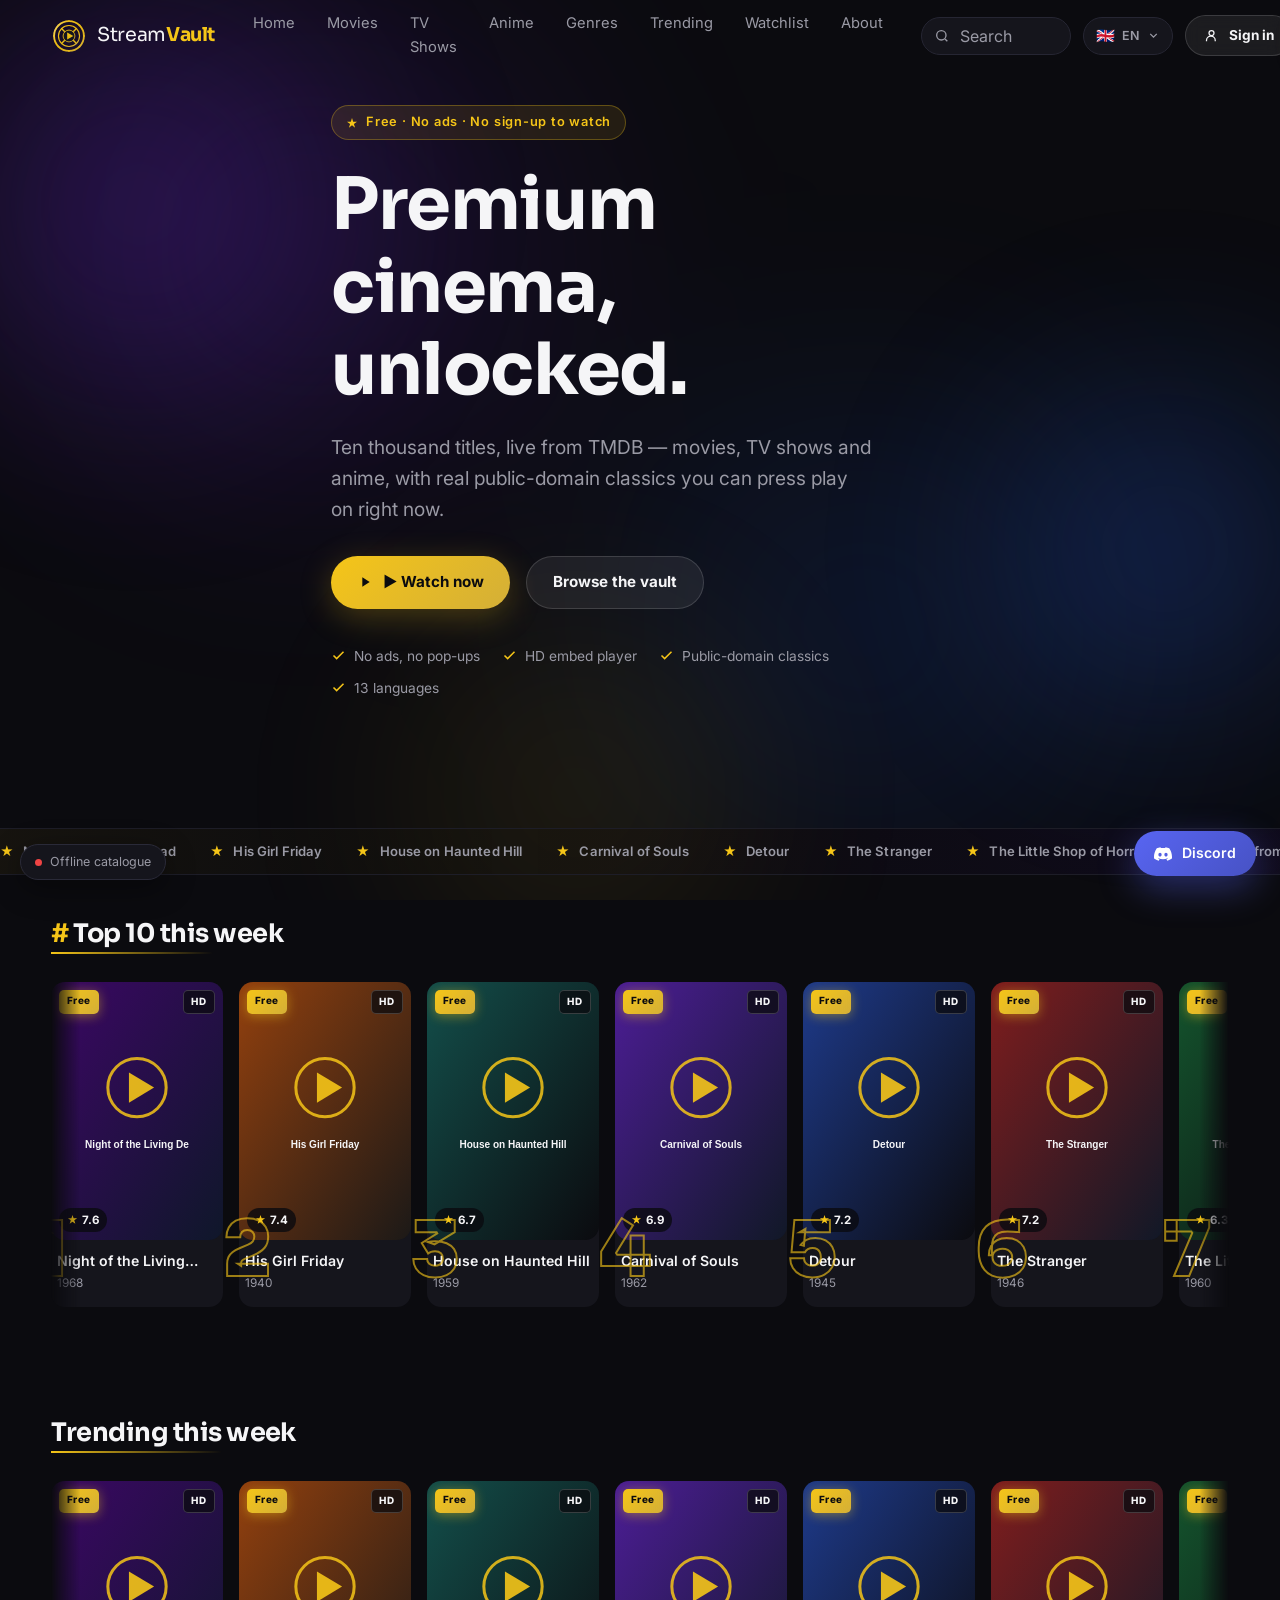
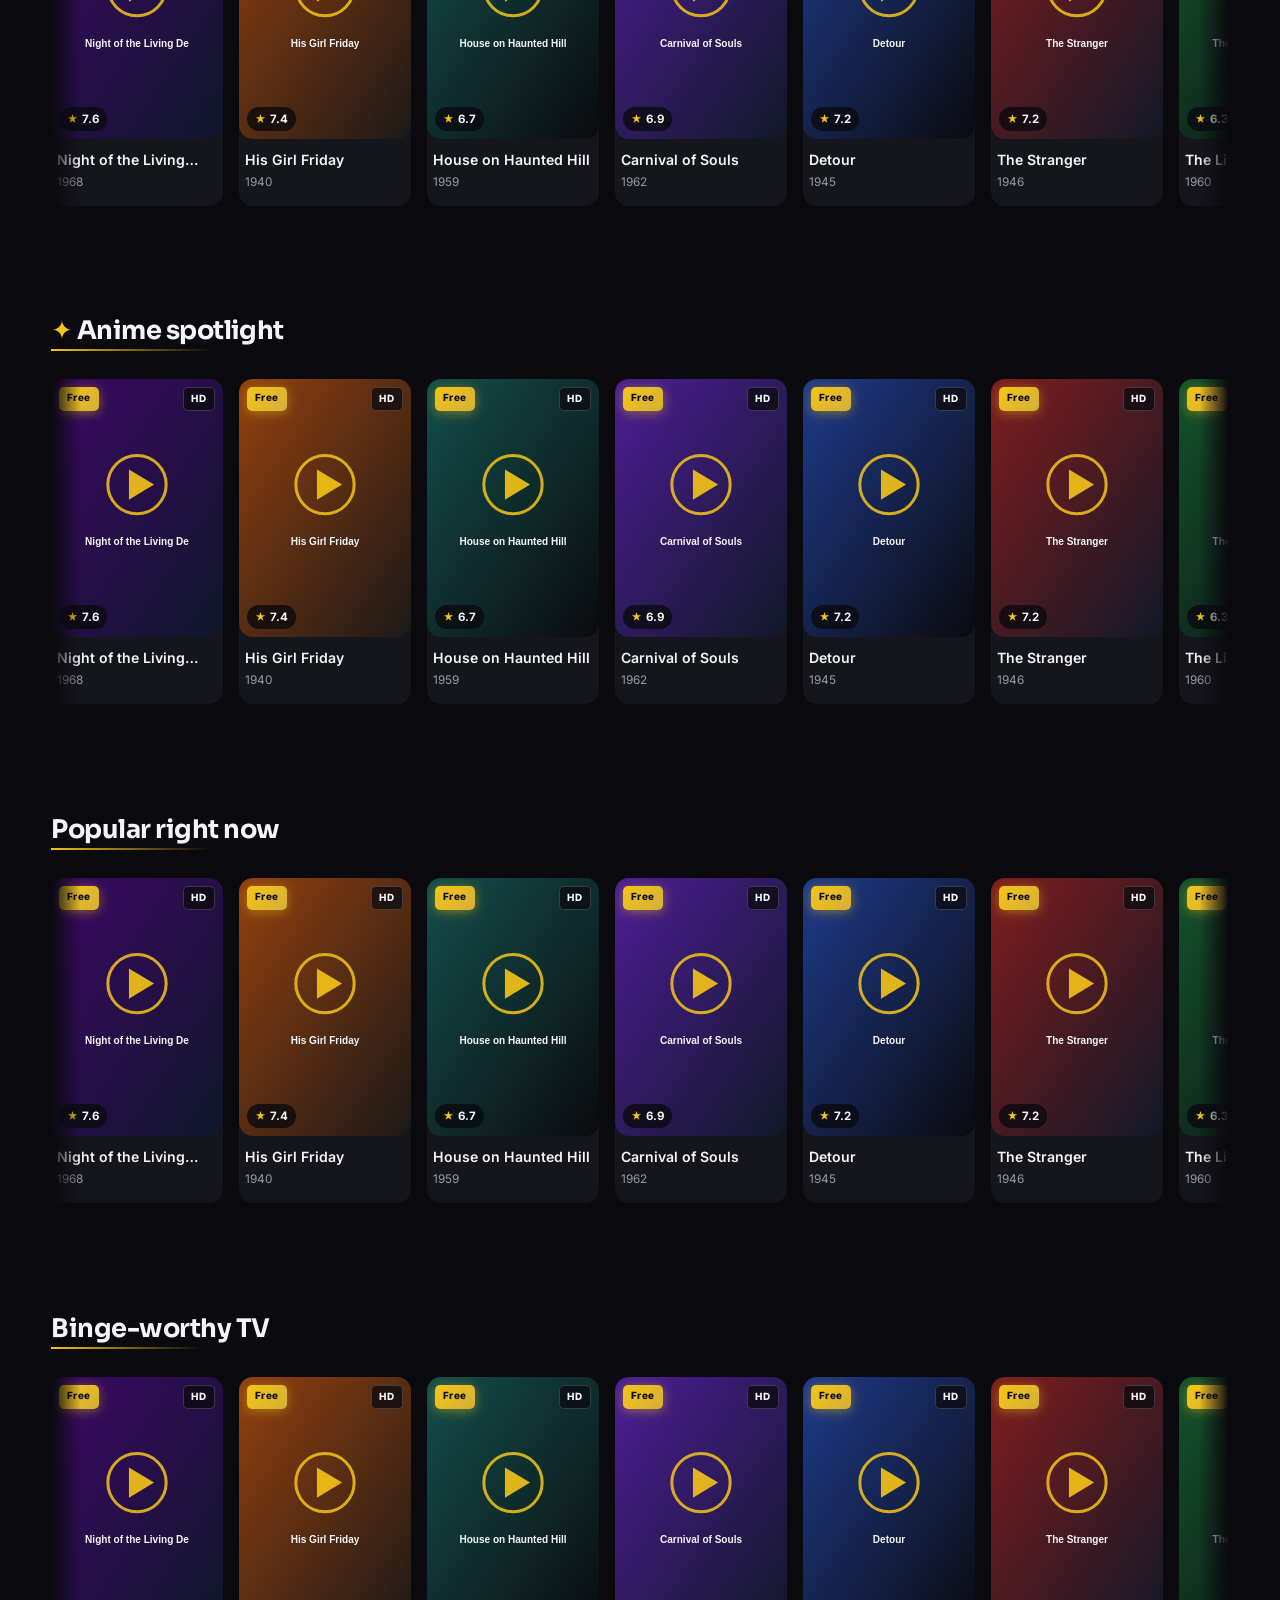
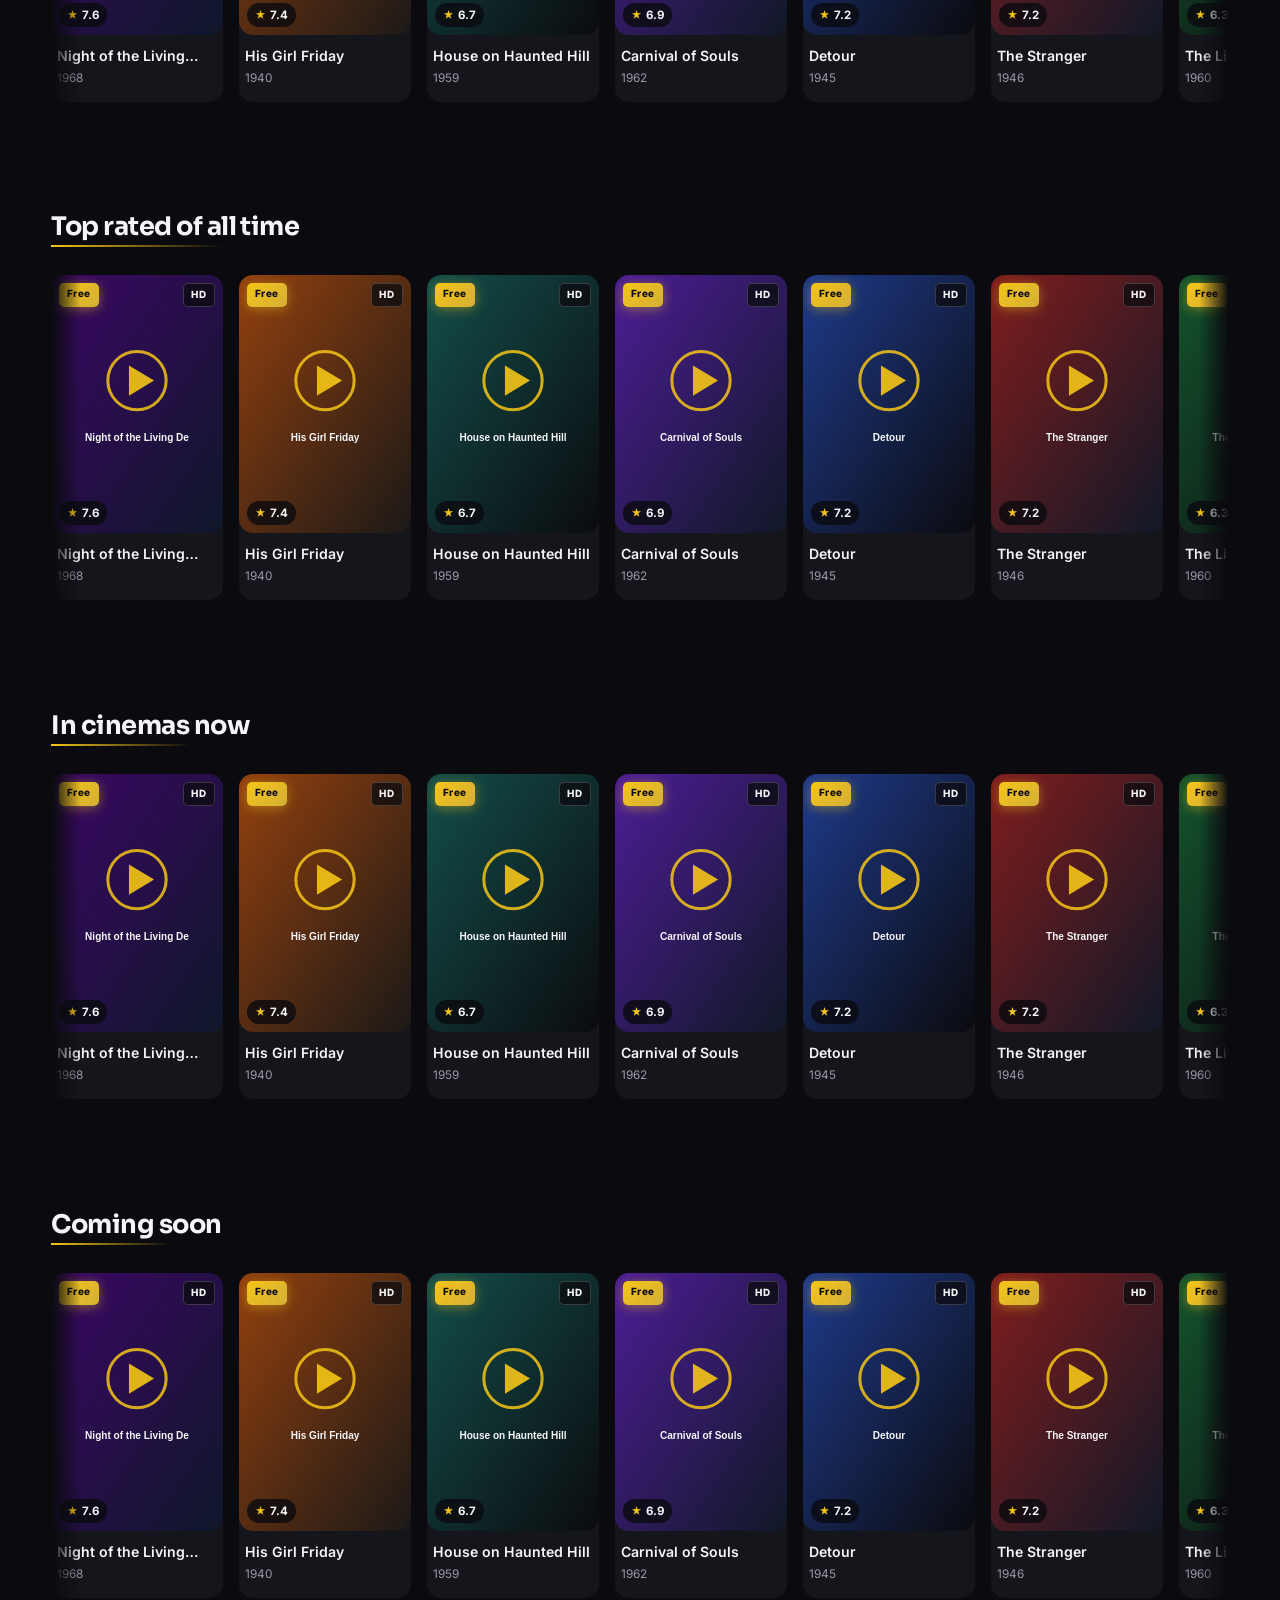
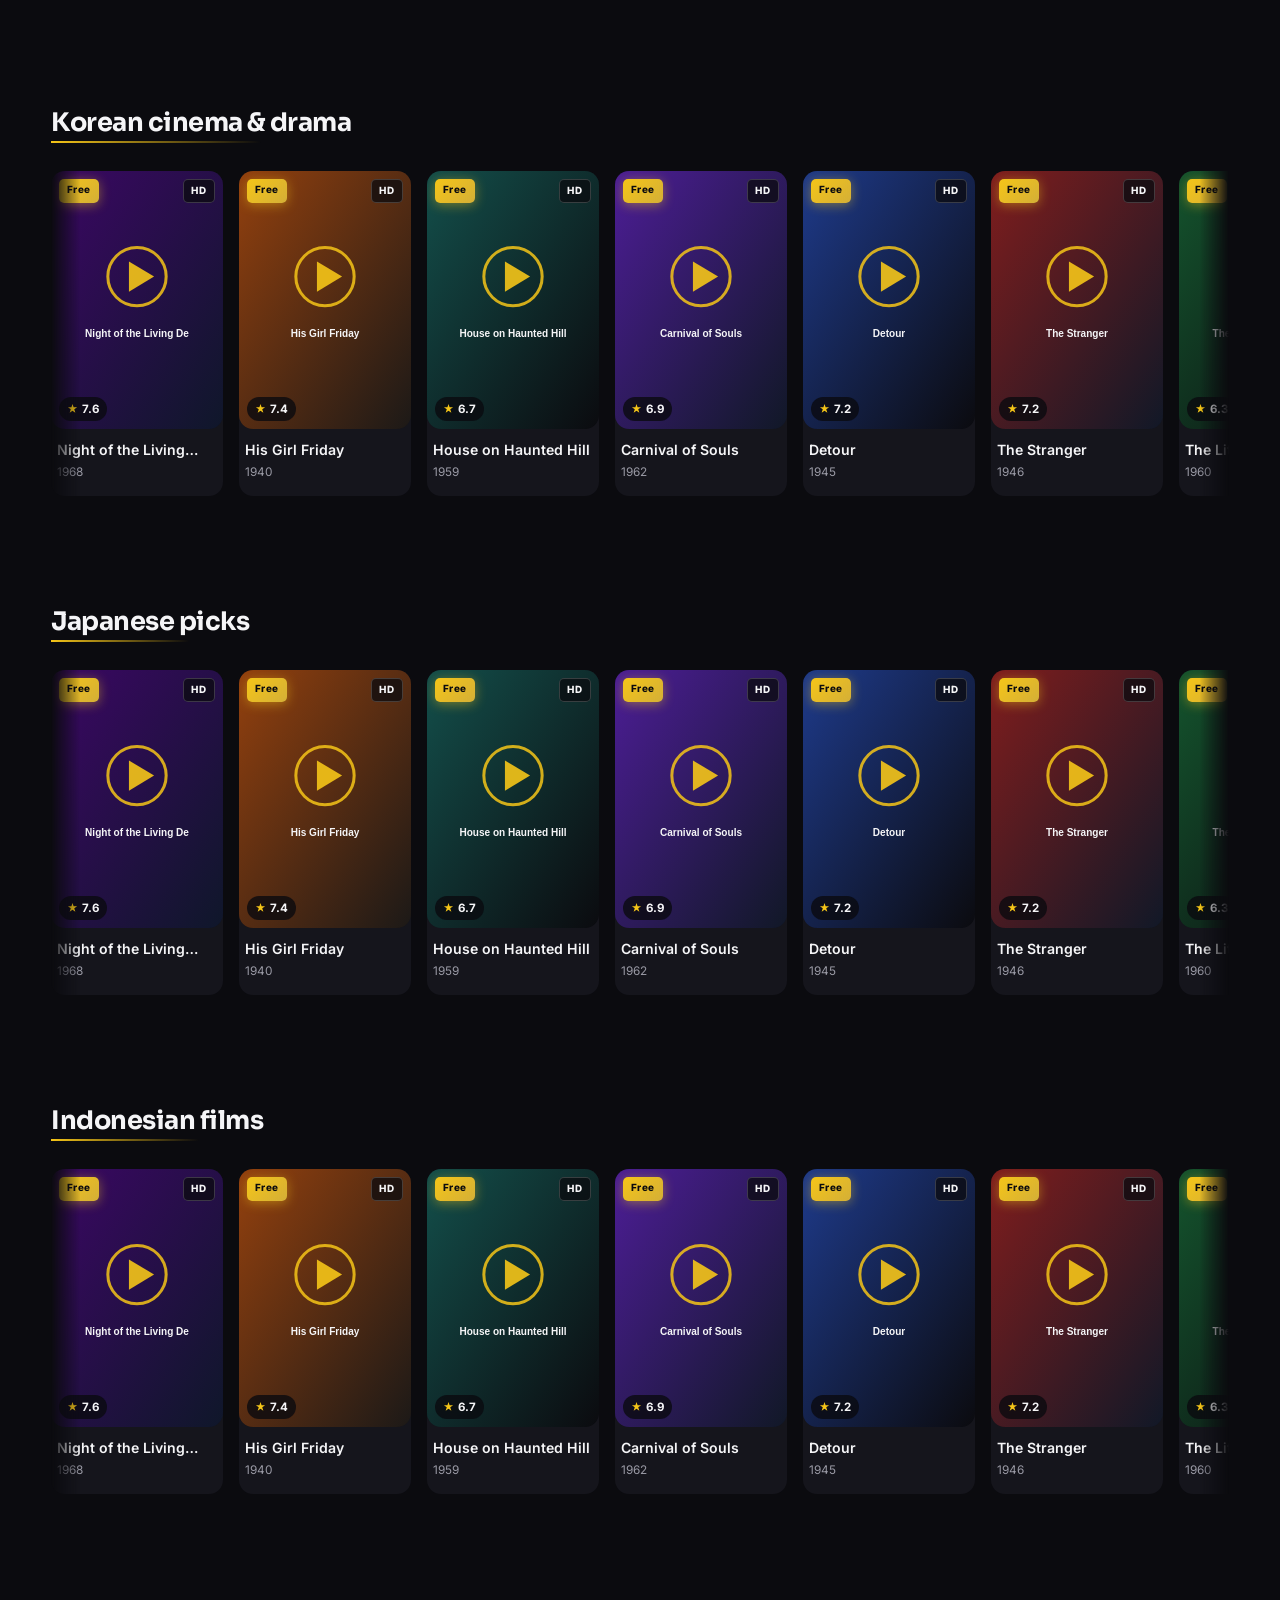
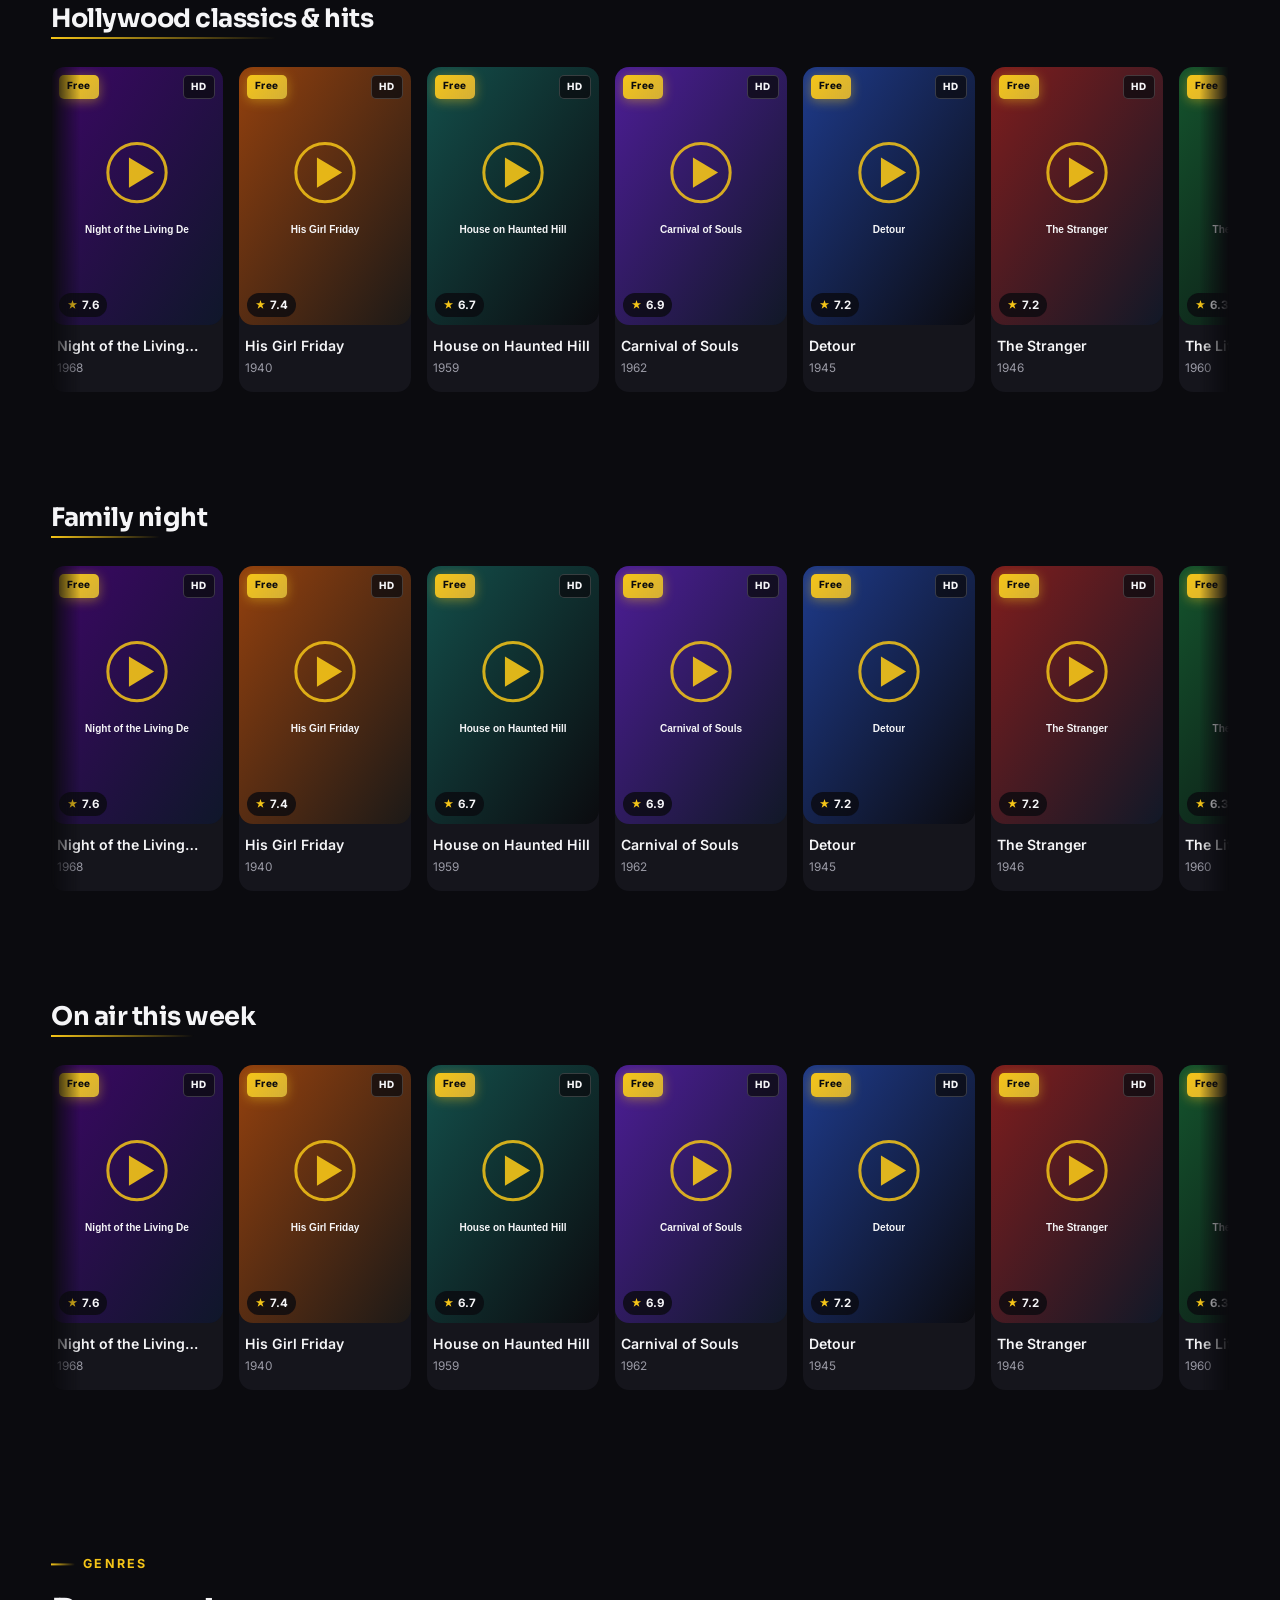
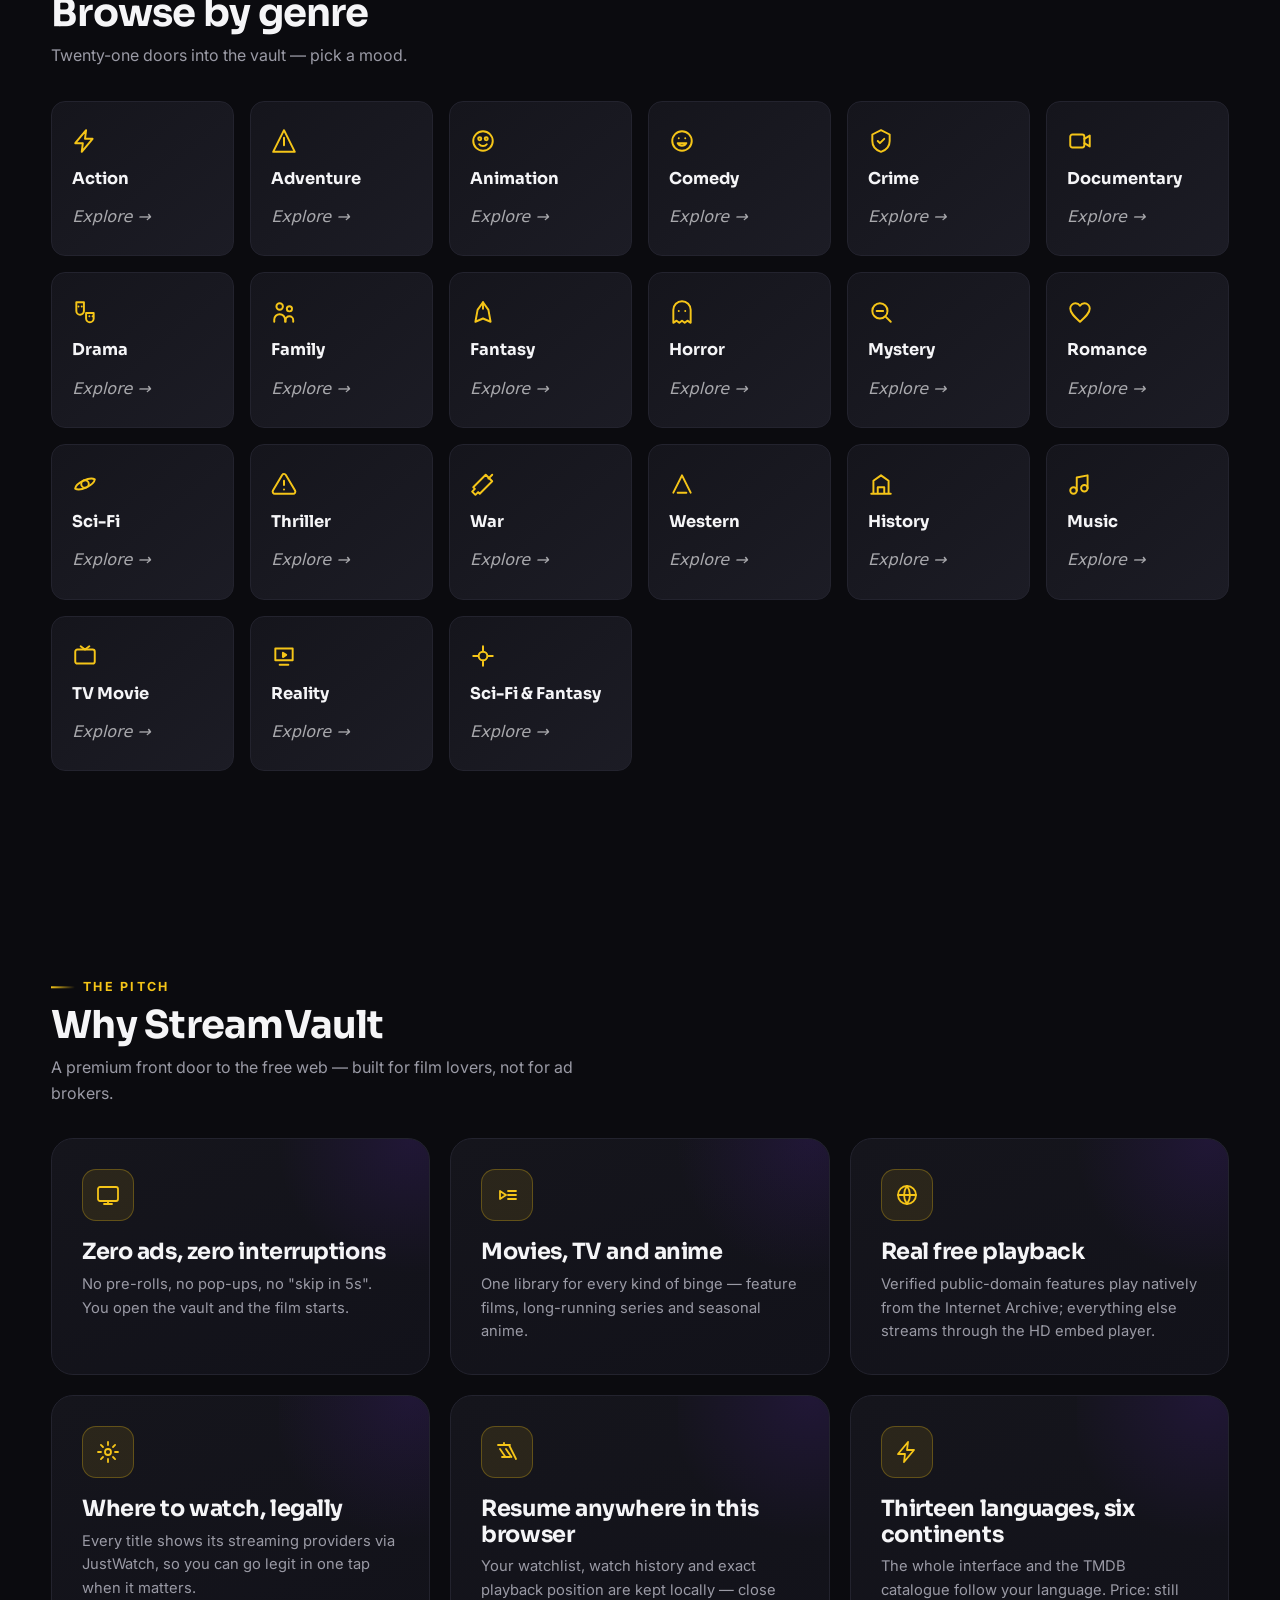
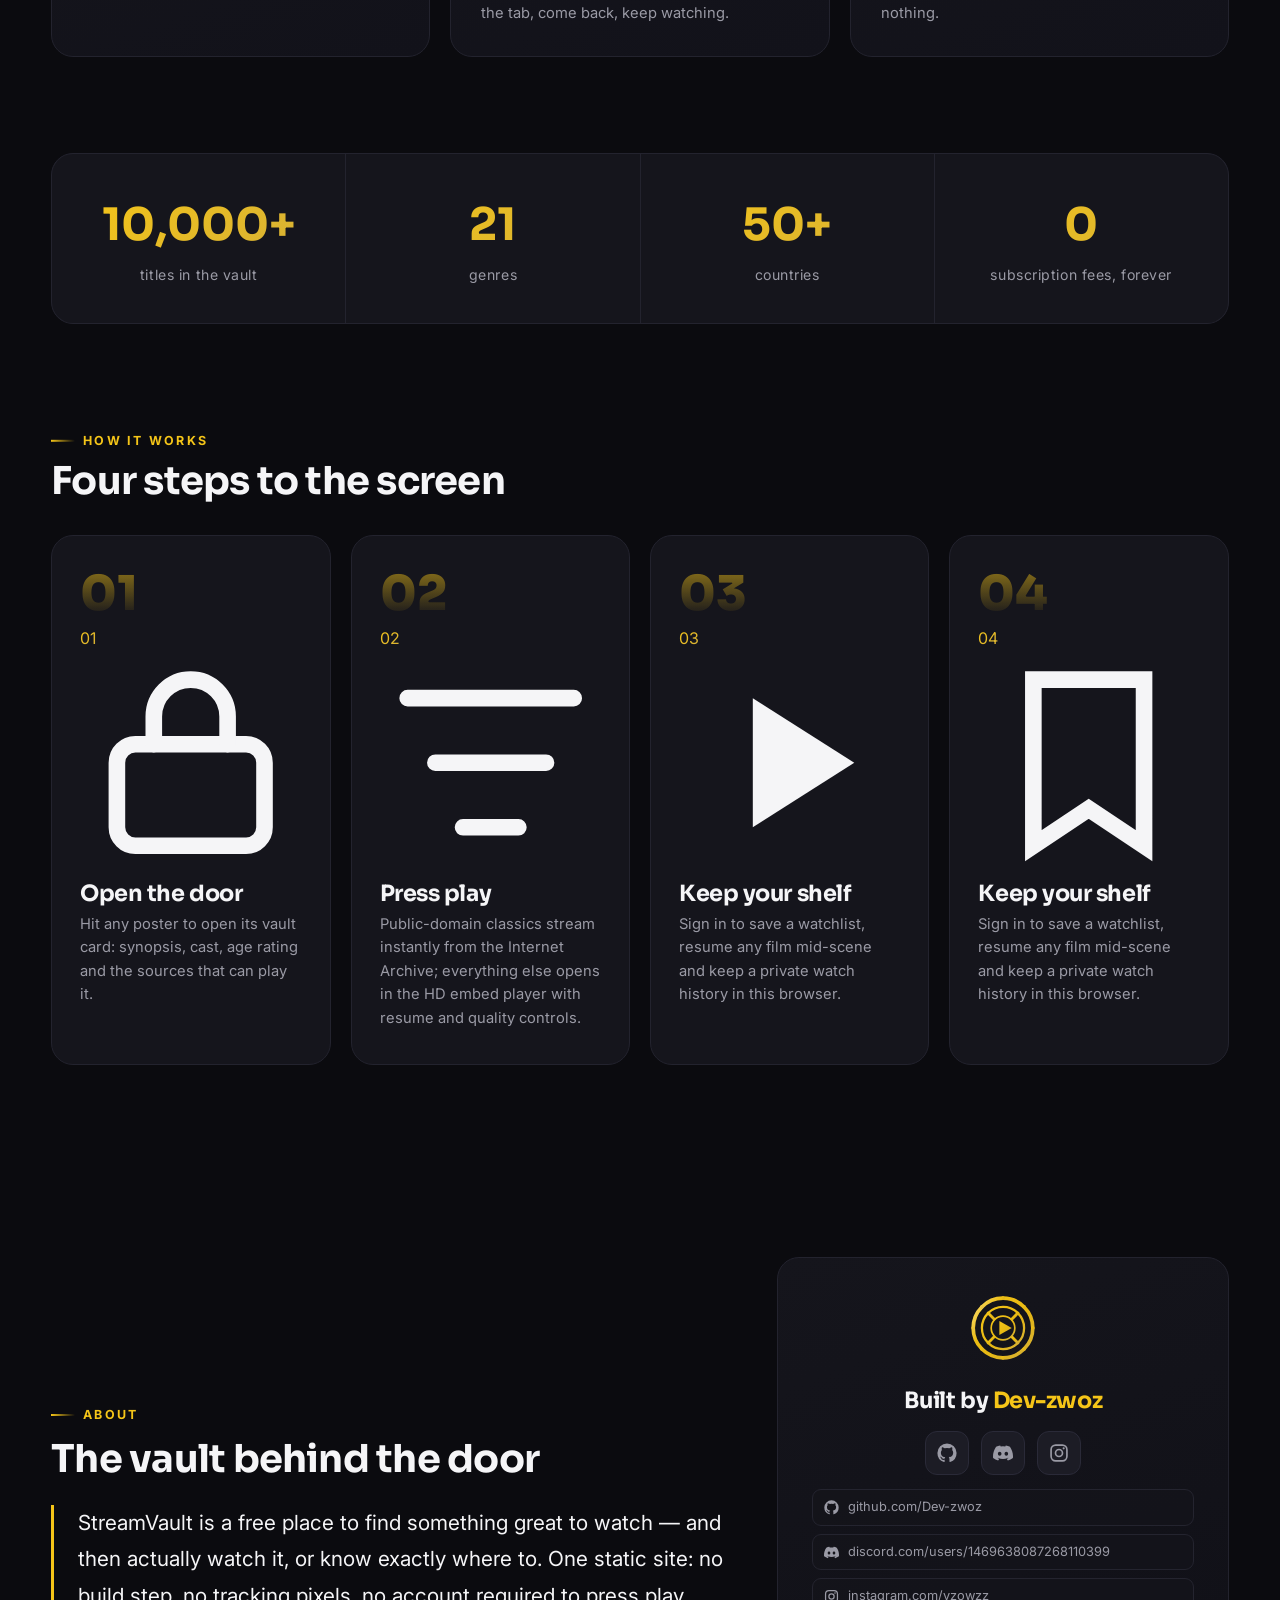
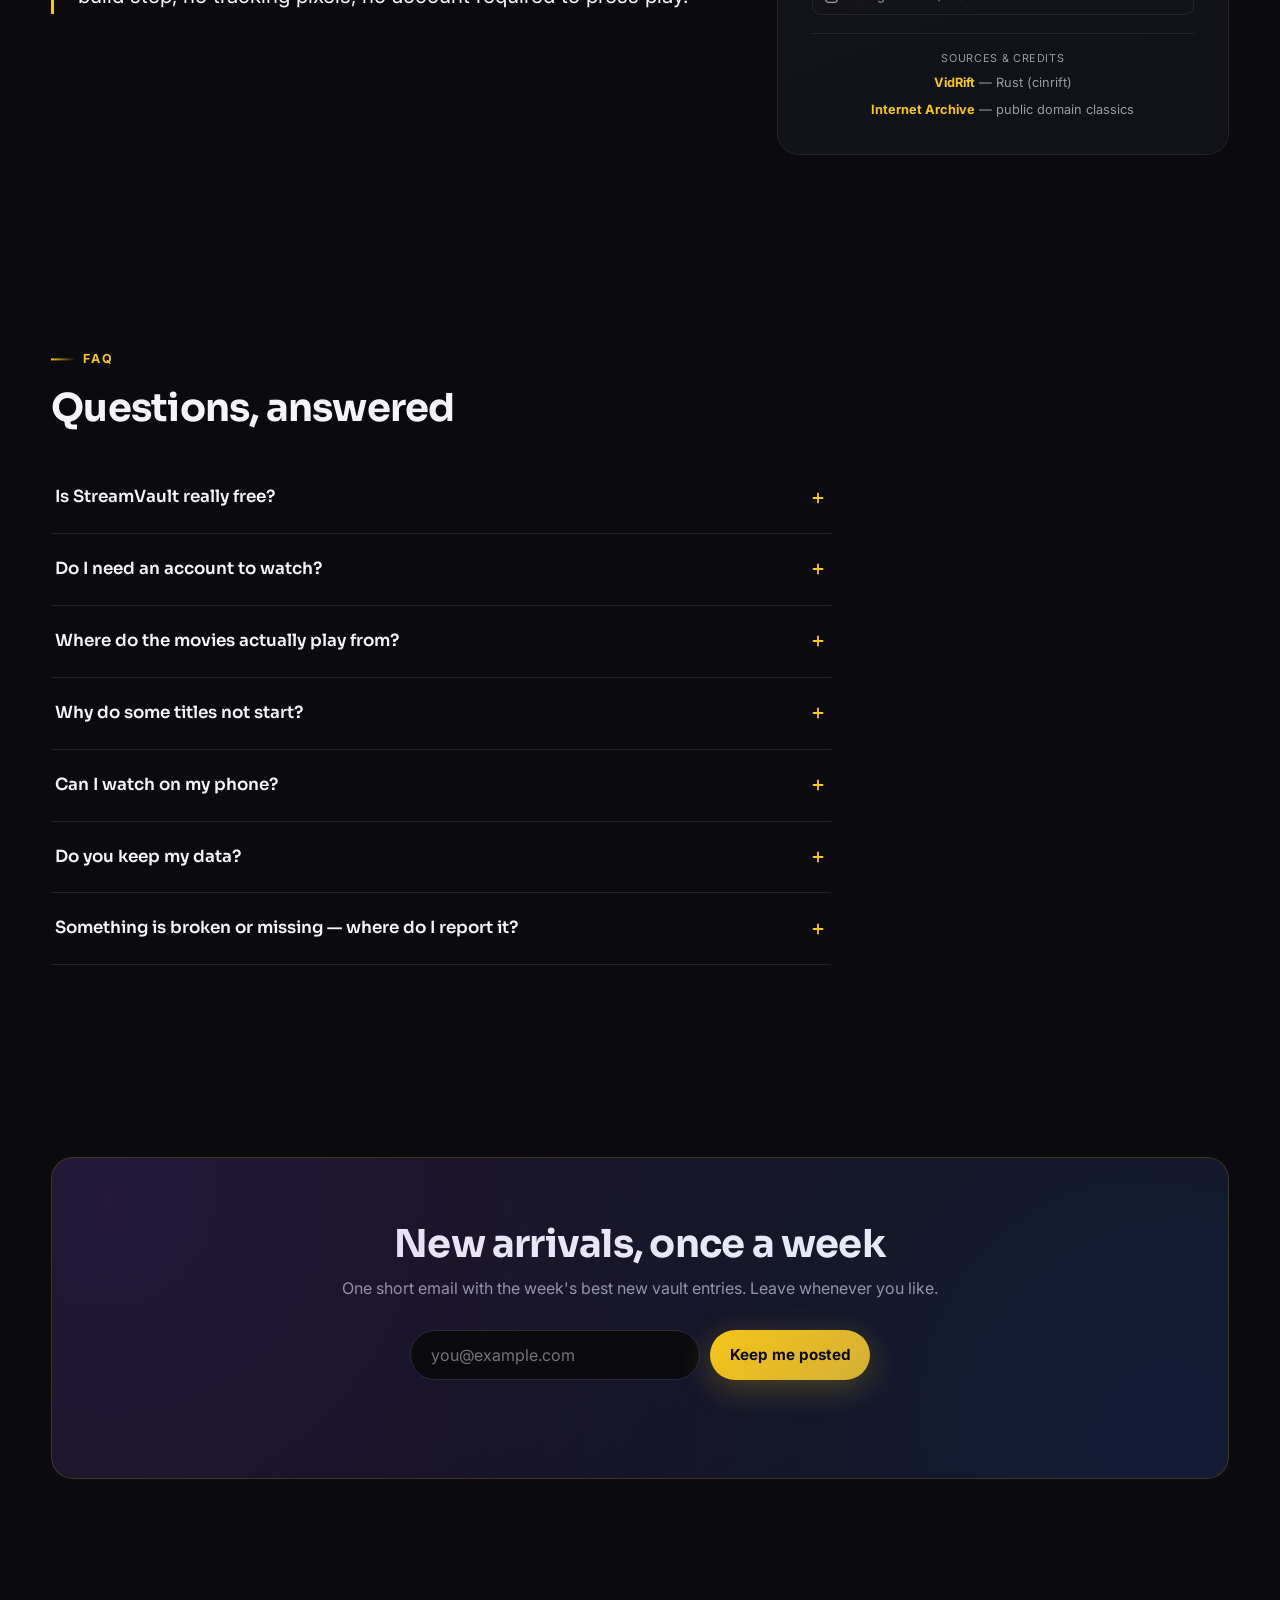
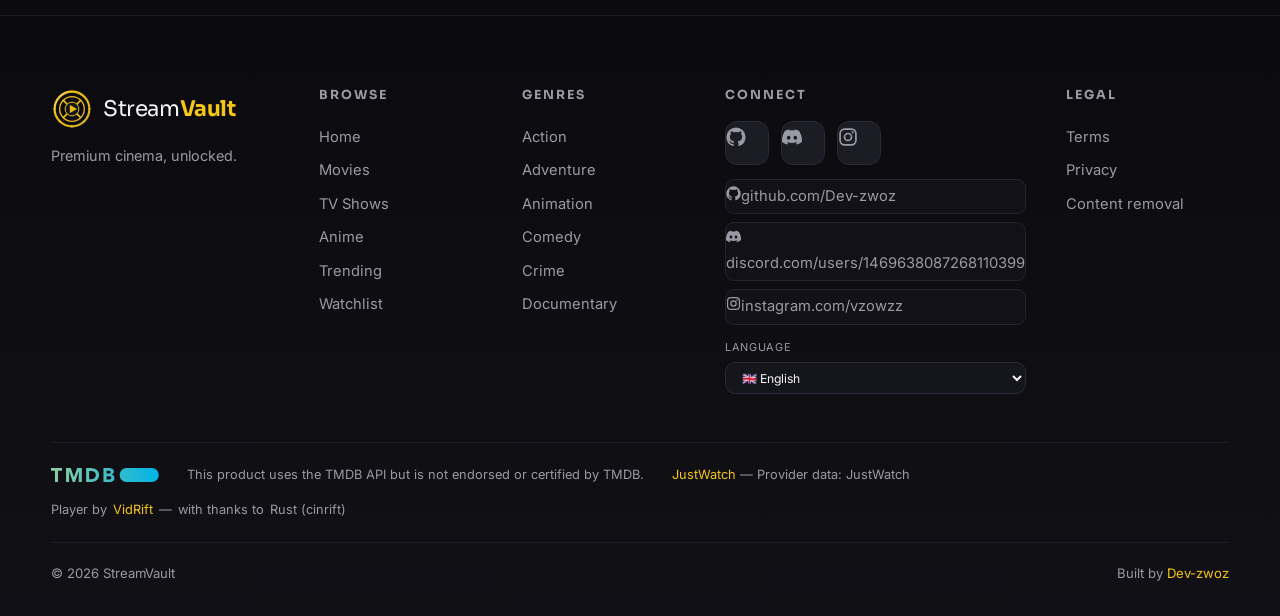
==== commit bac80db5: "Round 5: standalone player page, 19 languages, premium profile, richer motion Playback (the real fix" ====
--- a/index.html
+++ b/index.html
@@ -481,6 +481,9 @@
       </button>
       <div class="player-frame" id="player-frame"></div>
       <div class="player-sources" id="player-sources"></div>
+      <a class="player-standalone" id="player-standalone" href="watch.html" target="_blank" rel="noopener noreferrer">
+        <span aria-hidden="true">↗</span><b data-i18n="player.standalone">Standalone player</b>
+      </a>
       <div class="player-bar">
         <b id="player-title"></b>
         <div class="keys" id="player-keys">
--- a/styles/components.css
+++ b/styles/components.css
@@ -1001,9 +1001,7 @@
   font-family: var(--font-head); font-weight: 800; font-size: 1rem; color: #0B0B0F;
   background:
     radial-gradient(circle at 32% 26%, rgba(255,255,255,.6), transparent 46%),
-    conic-gradient(from 200deg,
-      hsl(var(--hue, 46) 88% 62%), hsl(calc(var(--hue, 46) + 40) 82% 48%),
-      hsl(calc(var(--hue, 46) + 80) 78% 58%), hsl(var(--hue, 46) 88% 62%));
+    conic-gradient(from 210deg, var(--gold) 0deg, var(--gold-deep) 120deg, #8B5CF6 240deg, var(--gold) 360deg);
   border: 2px solid rgba(245,197,24,.55);
   box-shadow: 0 6px 20px rgba(0,0,0,.5);
   transition: transform var(--dur-fast) var(--ease), box-shadow var(--dur) var(--ease), border-color var(--dur-fast);
@@ -1014,8 +1012,14 @@
 .user-avatar.lg { width: 54px; height: 54px; min-width: 54px; min-height: 54px; font-size: 1.3rem; }
 .ua-ring {
   position: absolute; inset: -5px; border-radius: 50%; z-index: 1; pointer-events: none;
-  border: 1.5px dashed rgba(245,197,24,.55);
-  animation: ringSpin 14s linear infinite;
+  border: 1.5px solid rgba(245,197,24,.42);
+  box-shadow: 0 0 16px rgba(245,197,24,.22), 0 0 0 1px rgba(255,255,255,.04) inset;
+  transition: border-color var(--dur-fast), box-shadow var(--dur-fast);
+}
+.user-avatar:hover .ua-ring {
+  border-color: var(--gold);
+  box-shadow: 0 0 22px rgba(245,197,24,.45);
+  animation: ringSpinFast 7s linear infinite;
 }
 .ua-crown {
   position: absolute; top: -7px; right: -7px; z-index: 3;
@@ -1124,17 +1128,30 @@
 /* ---------------------------------------------------------------- account page */
 .account-wrap { padding-top: calc(var(--nav-h) + 40px); }
 .account-hero {
+  position: relative; overflow: hidden;
   display: grid; grid-template-columns: auto 1fr auto; gap: 26px; align-items: center;
-  padding: 30px; border-radius: var(--radius-lg); border: 1px solid #24242f;
-  background: linear-gradient(135deg, rgba(245,197,24,.06), rgba(109,40,217,.07) 45%, transparent 80%), var(--surface);
+  padding: 34px; border-radius: var(--radius-lg); border: 1px solid #24242f;
+  background: linear-gradient(135deg, rgba(245,197,24,.08), rgba(109,40,217,.10) 45%, transparent 82%), var(--surface);
   box-shadow: 0 30px 80px rgba(0,0,0,.4);
 }
+.account-hero::before {
+  content: ''; position: absolute; inset: 0 0 auto 0; height: 4px;
+  background: linear-gradient(90deg, var(--gold), var(--gold-deep) 35%, #7C3AED 70%, #2563EB);
+  opacity: .9;
+}
+.account-hero::after {
+  content: ''; position: absolute; top: -140px; right: -80px; width: 340px; height: 340px;
+  border-radius: 50%; pointer-events: none;
+  background: radial-gradient(circle, rgba(245,197,24,.16), transparent 68%);
+  animation: accountGlow 12s ease-in-out infinite alternate;
+}
+.account-avatar { animation: avatarFloat 7s ease-in-out infinite; }
 .account-avatar {
   position: relative; width: 92px; height: 92px; border-radius: 50%;
   display: grid; place-items: center; font-family: var(--font-head); font-weight: 800; font-size: 2.1rem; color: #0B0B0F;
   background:
-    radial-gradient(circle at 32% 26%, rgba(255,255,255,.6), transparent 46%),
-    conic-gradient(from 200deg, hsl(var(--hue,46) 88% 62%), hsl(calc(var(--hue,46) + 45) 82% 48%), hsl(var(--hue,46) 88% 62%));
+    radial-gradient(circle at 32% 26%, rgba(255,255,255,.62), transparent 46%),
+    conic-gradient(from 210deg, var(--gold) 0deg, var(--gold-deep) 110deg, #7C3AED 235deg, var(--gold) 360deg);
   border: 3px solid rgba(245,197,24,.5);
   box-shadow: 0 14px 40px rgba(0,0,0,.5);
 }
@@ -1343,3 +1360,104 @@
   .player-sources { padding: 8px 10px; }
   .ps-credit { display: none; }
 }
+
+/* ============================================================================
+   ROUND 5 — standalone player page (watch.html), framed-player notice
+   ============================================================================ */
+
+.player-standalone {
+  position: absolute; top: 14px; right: 14px; z-index: 4;
+  display: inline-flex; align-items: center; gap: 8px;
+  padding: 8px 14px; border-radius: 999px; font-size: .78rem; font-weight: 600;
+  color: var(--text); text-decoration: none;
+  background: rgba(21,21,28,.82); border: 1px solid #2a2a38;
+  backdrop-filter: blur(12px);
+  transition: transform var(--dur-fast) var(--ease), border-color var(--dur-fast), background var(--dur-fast);
+}
+.player-standalone:hover { transform: translateY(-2px); border-color: var(--gold); background: rgba(28,28,37,.95); }
+.player-standalone b { font-weight: 600; }
+.player-standalone svg { width: 15px; height: 15px; }
+
+.player-framed-note {
+  position: absolute; top: 0; left: 0; right: 0; z-index: 5;
+  display: flex; align-items: center; justify-content: center; gap: 16px; flex-wrap: wrap;
+  padding: 14px 18px; text-align: center;
+  background: linear-gradient(180deg, rgba(11,11,15,.96), rgba(11,11,15,.55) 70%, transparent);
+  border-bottom: 1px solid rgba(245,197,24,.28);
+}
+.player-framed-note p { margin: 0; max-width: 62ch; font-size: .82rem; color: var(--text); opacity: .9; }
+
+/* ------------------------------------------------------------------ watch.html */
+.watch-page {
+  min-height: 100vh; display: flex; flex-direction: column;
+  background: var(--bg); color: var(--text); overflow-x: hidden;
+}
+.watch-aurora {
+  position: fixed; inset: -20% -10%; z-index: 0; pointer-events: none; opacity: .5;
+  background:
+    radial-gradient(46% 38% at 18% 12%, rgba(245,197,24,.16), transparent 62%),
+    radial-gradient(42% 40% at 82% 22%, rgba(109,40,217,.22), transparent 64%),
+    radial-gradient(48% 44% at 60% 96%, rgba(37,99,235,.18), transparent 66%);
+  animation: watchDrift 26s ease-in-out infinite alternate;
+}
+.watch-bar, .watch-stage, .watch-foot { position: relative; z-index: 1; }
+.watch-bar {
+  display: flex; align-items: center; gap: 18px; flex-wrap: wrap;
+  padding: 16px clamp(14px, 3vw, 30px);
+  border-bottom: 1px solid #1e1e28;
+  background: rgba(11,11,15,.72); backdrop-filter: blur(14px);
+}
+.watch-back {
+  font-size: .82rem; font-weight: 600; color: var(--muted); text-decoration: none;
+  padding: 8px 14px; border-radius: 999px; border: 1px solid #24242f;
+  transition: color var(--dur-fast), border-color var(--dur-fast), transform var(--dur-fast) var(--ease);
+}
+.watch-back:hover { color: var(--text); border-color: var(--gold); transform: translateX(-3px); }
+.watch-head { display: flex; flex-direction: column; min-width: 0; flex: 1 1 220px; }
+.watch-title {
+  font-family: var(--font-head); font-size: clamp(1rem, 2.4vw, 1.4rem);
+  white-space: nowrap; overflow: hidden; text-overflow: ellipsis;
+}
+.watch-sub { font-size: .76rem; }
+.watch-tools { display: flex; align-items: center; gap: 10px; flex-wrap: wrap; }
+.watch-sources { display: flex; gap: 8px; flex-wrap: wrap; }
+.watch-chip {
+  padding: 8px 14px; border-radius: 999px; font-size: .76rem; font-weight: 600; cursor: pointer;
+  background: var(--surface); border: 1px solid #2a2a38; color: var(--muted);
+  transition: color var(--dur-fast), border-color var(--dur-fast), transform var(--dur-fast) var(--ease), background var(--dur-fast);
+}
+.watch-chip:hover { color: var(--text); transform: translateY(-2px); }
+.watch-chip.active {
+  color: #0B0B0F; border-color: transparent;
+  background: linear-gradient(135deg, var(--gold), var(--gold-deep));
+  box-shadow: 0 8px 24px rgba(245,197,24,.28);
+}
+.watch-stage { flex: 1; display: flex; flex-direction: column; gap: 12px; padding: clamp(14px, 2.4vw, 26px); }
+.watch-frame {
+  position: relative; width: 100%; max-width: 1680px; margin: 0 auto; aspect-ratio: 16 / 9;
+  background: #000; border-radius: var(--radius-lg); overflow: hidden;
+  border: 1px solid #23232e; box-shadow: 0 40px 120px rgba(0,0,0,.75), 0 0 0 1px rgba(245,197,24,.08) inset;
+}
+.watch-frame iframe, .watch-frame video { width: 100%; height: 100%; border: 0; display: block; background: #000; }
+.watch-boot { height: 100%; display: grid; place-items: center; gap: 16px; text-align: center; color: var(--muted); }
+.watch-boot-ring {
+  width: 56px; height: 56px; border-radius: 50%;
+  border: 3px solid rgba(245,197,24,.22); border-top-color: var(--gold);
+  animation: ringSpin 1s linear infinite;
+}
+.watch-empty { display: grid; place-items: center; height: 100%; color: var(--muted); }
+.watch-note { text-align: center; font-size: .76rem; }
+.watch-foot {
+  padding: 14px; text-align: center; font-size: .76rem; color: var(--muted);
+  border-top: 1px solid #1a1a24;
+}
+.watch-foot a { color: var(--gold); text-decoration: none; }
+.watch-foot a:hover { text-decoration: underline; }
+
+@media (max-width: 720px) {
+  .watch-bar { gap: 10px; }
+  .watch-head { order: 3; flex-basis: 100%; }
+  .player-standalone b { display: none; }
+  .player-framed-note { padding: 10px 12px; gap: 10px; }
+  .player-framed-note p { font-size: .76rem; }
+}
--- a/styles/animations.css
+++ b/styles/animations.css
@@ -379,3 +379,118 @@
 .force-reduced-motion .auth-card::before,
 .force-reduced-motion #load-more::after,
 .force-reduced-motion #status-badge .dot { animation: none !important; }
+
+/* ============================================================================
+   ROUND 5 — standalone player, richer avatars, extra life everywhere
+   (transform / opacity only, all killed by prefers-reduced-motion)
+   ============================================================================ */
+
+@keyframes watchDrift {
+  from { transform: translate3d(-2%, -1%, 0) scale(1.02); opacity: .38; }
+  to   { transform: translate3d(2%, 2%, 0) scale(1.1);   opacity: .58; }
+}
+@keyframes accountGlow {
+  from { transform: translate3d(0, 0, 0) scale(1); opacity: .55; }
+  to   { transform: translate3d(-24px, 26px, 0) scale(1.14); opacity: .95; }
+}
+@keyframes avatarFloat {
+  0%, 100% { transform: translateY(0); }
+  50%      { transform: translateY(-5px); }
+}
+@keyframes ringSpinFast { to { transform: rotate(360deg); } }
+@keyframes ctaPulse {
+  0%   { box-shadow: 0 0 0 0 rgba(245,197,24,.42); }
+  70%  { box-shadow: 0 0 0 14px rgba(245,197,24,0); }
+  100% { box-shadow: 0 0 0 0 rgba(245,197,24,0); }
+}
+@keyframes chipSheen {
+  from { transform: translateX(-140%) skewX(-16deg); }
+  to   { transform: translateX(240%) skewX(-16deg); }
+}
+@keyframes iconBounce {
+  0%, 100% { transform: translateY(0) scale(1); }
+  40%      { transform: translateY(-5px) scale(1.1); }
+  70%      { transform: translateY(0) scale(.98); }
+}
+@keyframes statPop {
+  0%   { transform: scale(.86); }
+  60%  { transform: scale(1.08); }
+  100% { transform: scale(1); }
+}
+@keyframes underlineSlide {
+  from { transform: scaleX(0); }
+  to   { transform: scaleX(1); }
+}
+
+/* avatars get a touch more life on hover */
+.user-avatar:hover .ua-ring { animation-duration: 3.5s; border-color: var(--gold); }
+.user-avatar:hover > span { transform: scale(1.06); }
+.user-avatar > span { transition: transform var(--dur) var(--ease); }
+
+/* gold CTA breathes */
+.btn-gold { position: relative; }
+.btn-gold::after {
+  content: ''; position: absolute; inset: -2px; border-radius: inherit;
+  animation: ctaPulse 3.4s var(--ease) infinite; pointer-events: none;
+}
+
+/* chips + tiles get a sheen sweep on hover */
+.watch-chip, .ps-chip, #lib-tabs button { position: relative; overflow: hidden; }
+.watch-chip::after, .ps-chip::after, #lib-tabs button::after {
+  content: ''; position: absolute; top: 0; bottom: 0; width: 45%;
+  background: linear-gradient(90deg, transparent, rgba(255,255,255,.28), transparent);
+  transform: translateX(-140%) skewX(-16deg); pointer-events: none;
+}
+.watch-chip:hover::after, .ps-chip:hover::after, #lib-tabs button:hover::after { animation: chipSheen .75s var(--ease); }
+
+/* genre tiles + feature cards: icon bounce + lift */
+.genre-tile:hover svg { animation: iconBounce .6s var(--ease); }
+.genre-tile:hover { transform: translateY(-6px); }
+.feature-card:hover .fc-icon { animation: iconBounce .7s var(--ease); }
+
+/* active library tab underline slides in */
+#lib-tabs button.active::before { animation: underlineSlide .32s var(--ease); transform-origin: left center; }
+
+/* stat cards pop when they scroll into view */
+.stat.in .astat, .astat.in { animation: statPop .55s var(--ease); }
+.astat:hover { transform: translateY(-4px); border-color: rgba(245,197,24,.4); }
+
+/* standalone player chrome */
+.watch-frame { animation: modalIn .5s var(--ease) both; }
+.watch-bar { animation: fadeDown .5s var(--ease) both; }
+.watch-foot { animation: fadeUp .6s var(--ease) both; }
+@keyframes fadeDown { from { opacity: 0; transform: translateY(-14px); } to { opacity: 1; transform: none; } }
+@keyframes fadeUp { from { opacity: 0; transform: translateY(14px); } to { opacity: 1; transform: none; } }
+.watch-chip.active { position: relative; overflow: hidden; }
+.watch-chip.active::after {
+  content: ''; position: absolute; top: 0; bottom: 0; width: 40%;
+  background: linear-gradient(90deg, transparent, rgba(255,255,255,.5), transparent);
+  animation: chipSheen 2.6s var(--ease) infinite; pointer-events: none;
+}
+.player-standalone { animation: fadeUp .4s var(--ease) both; }
+
+/* account hero decorations */
+.account-stats .astat { transition: transform var(--dur) var(--ease), border-color var(--dur-fast), box-shadow var(--dur); }
+.account-hero:hover::after { animation-duration: 6s; }
+
+/* language menu: coverage chips */
+.lang-item .li-cov {
+  margin-left: auto; font-size: .64rem; font-weight: 700; letter-spacing: .02em;
+  padding: 2px 6px; border-radius: 999px; color: var(--muted);
+  background: rgba(255,255,255,.06); border: 1px solid #2a2a38;
+}
+.lang-item .li-cov.full { color: #0B0B0F; background: linear-gradient(135deg, var(--gold), var(--gold-deep)); border-color: transparent; }
+
+@media (prefers-reduced-motion: reduce) {
+  .watch-aurora, .account-hero::after, .account-avatar, .btn-gold::after,
+  .watch-chip::after, .ps-chip::after, #lib-tabs button::after, .watch-frame,
+  .watch-bar, .watch-foot, .player-standalone { animation: none !important; }
+}
+html.force-reduced-motion .watch-aurora,
+html.force-reduced-motion .account-hero::after,
+html.force-reduced-motion .account-avatar,
+html.force-reduced-motion .btn-gold::after,
+html.force-reduced-motion .watch-chip::after,
+html.force-reduced-motion .watch-frame,
+html.force-reduced-motion .watch-bar,
+html.force-reduced-motion .watch-foot { animation: none !important; }
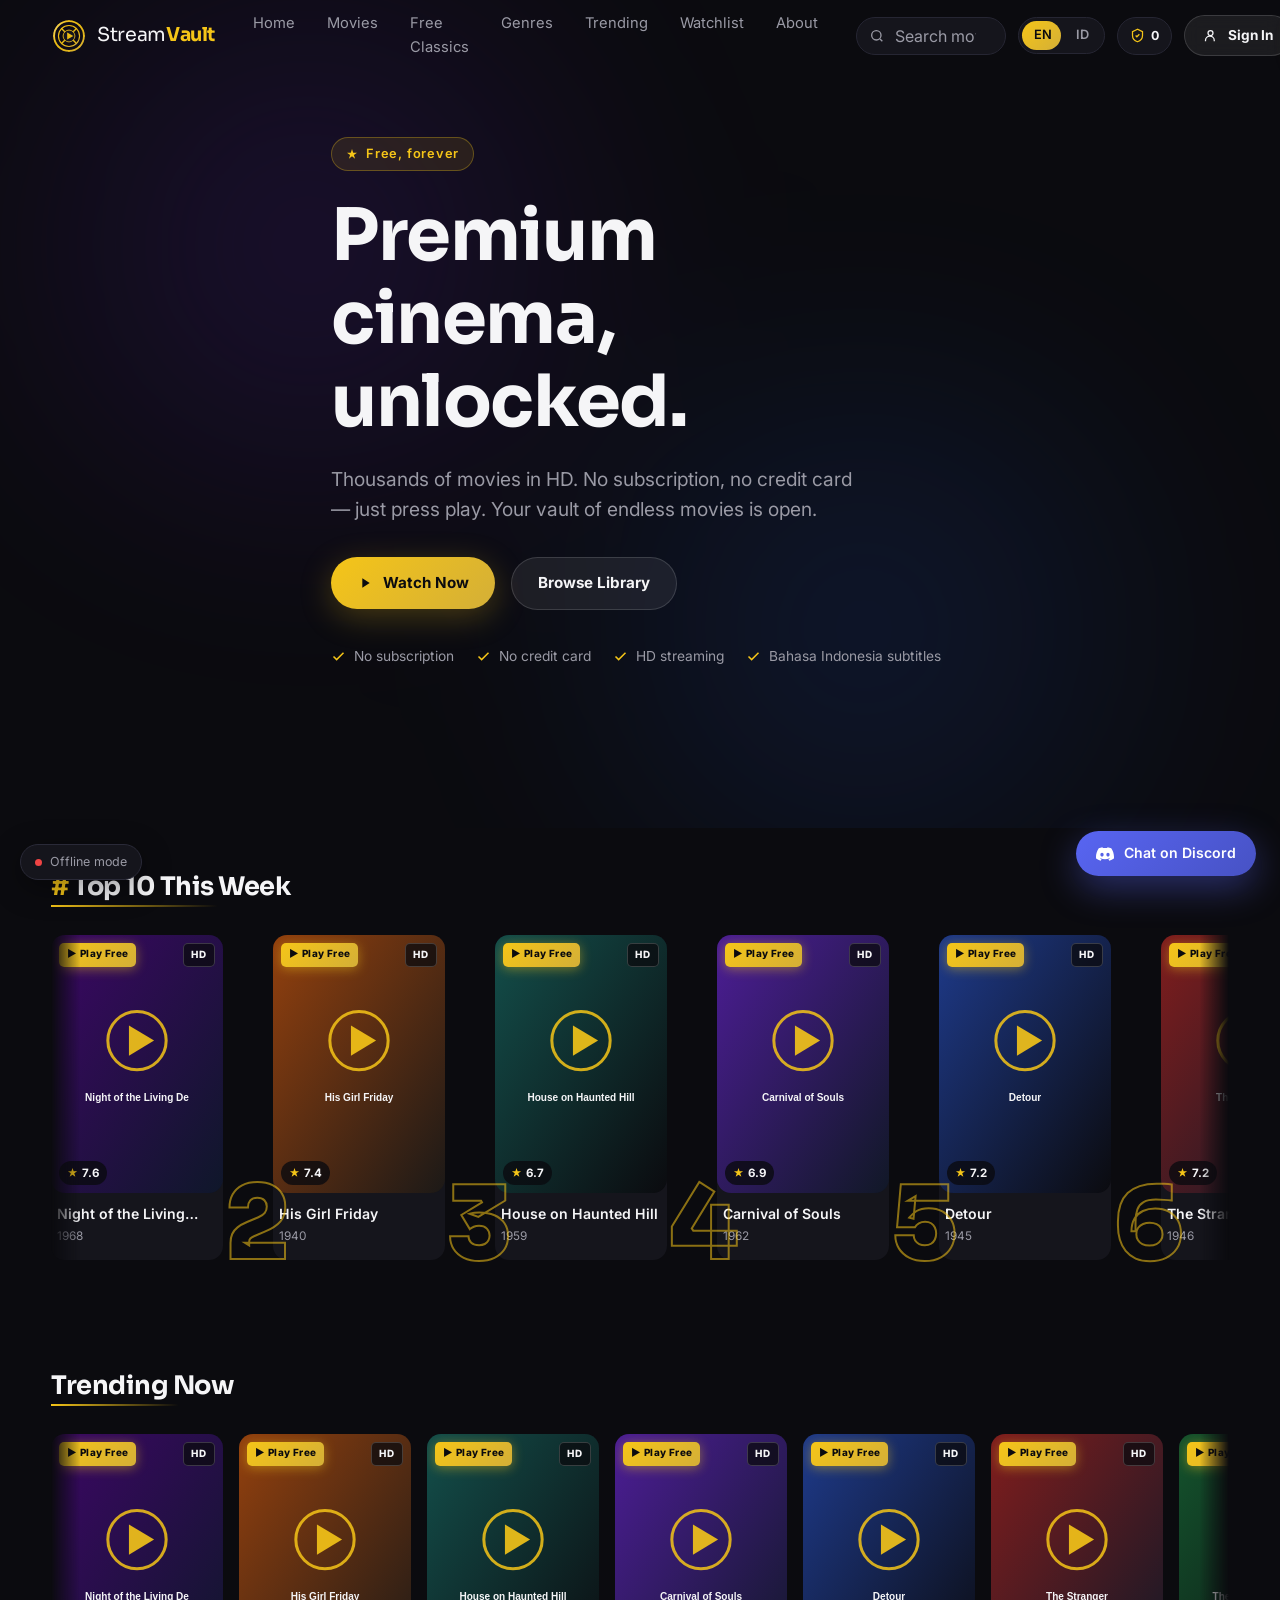
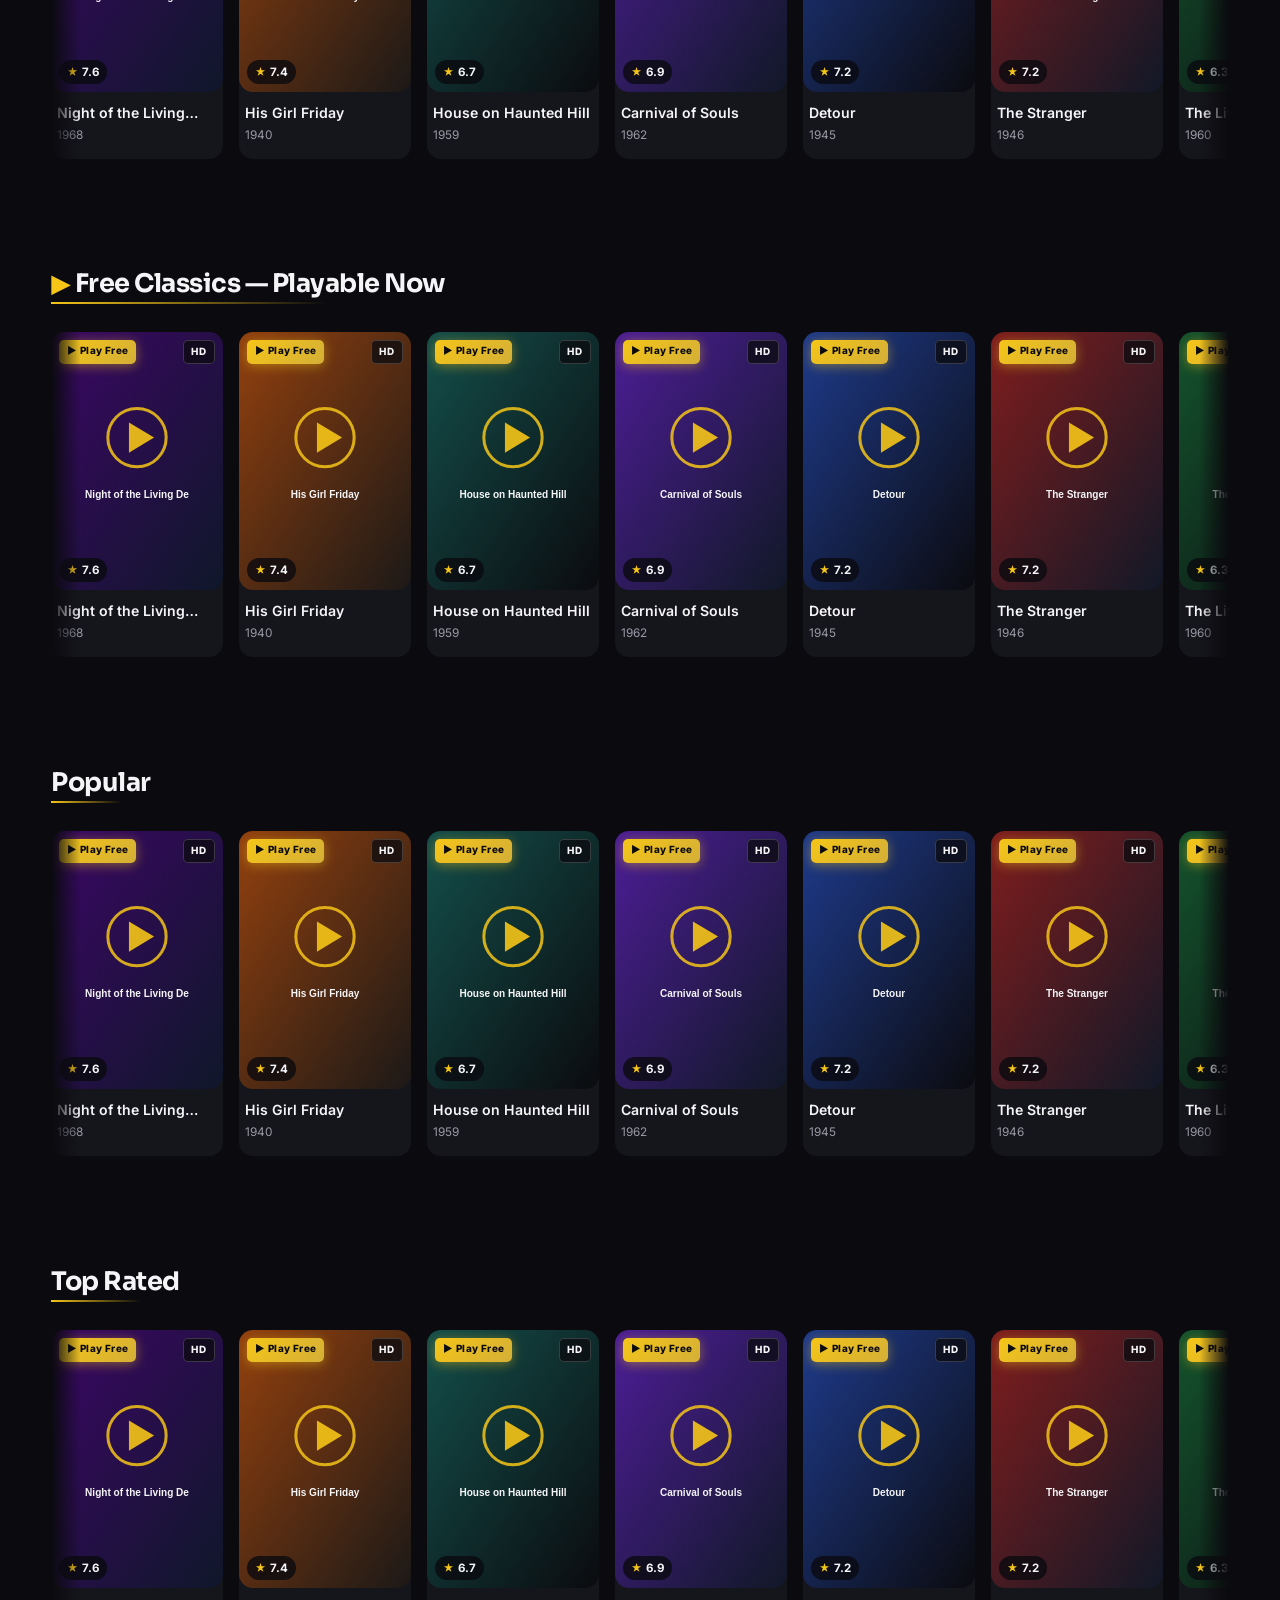
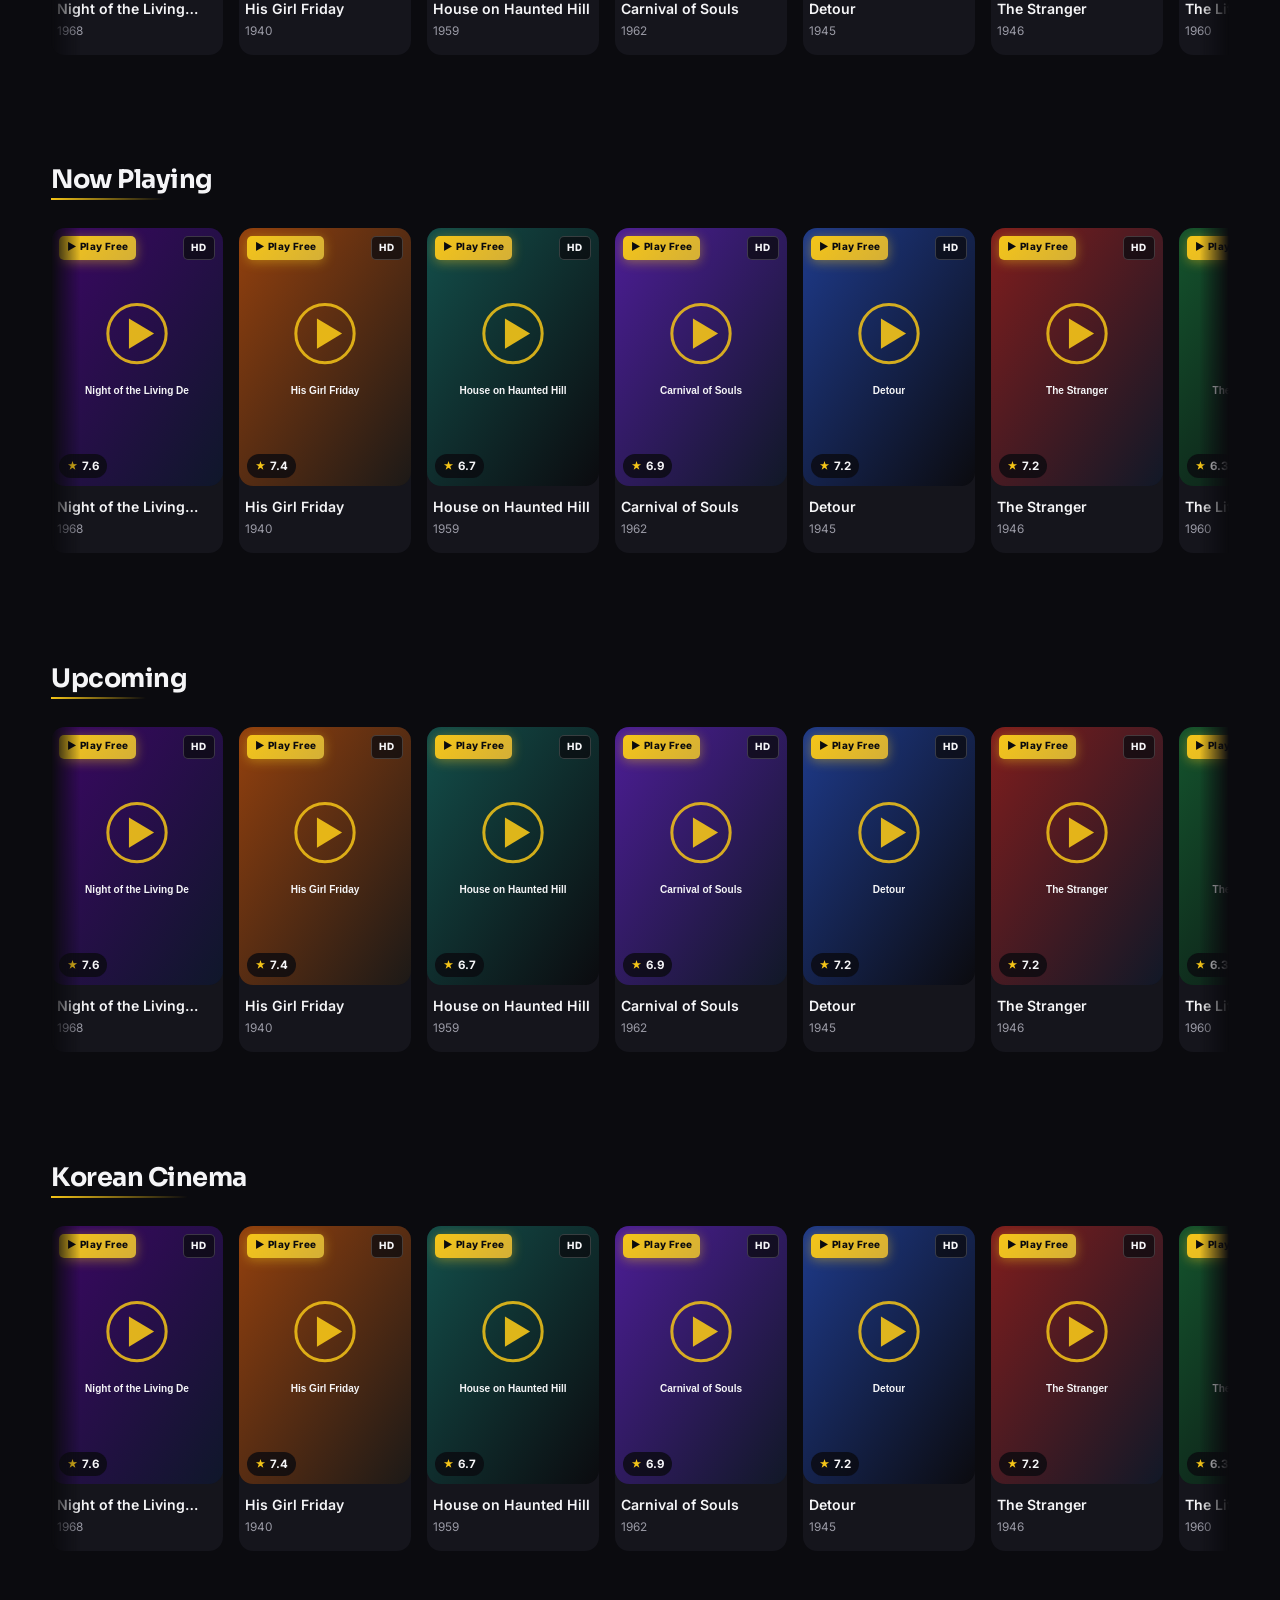
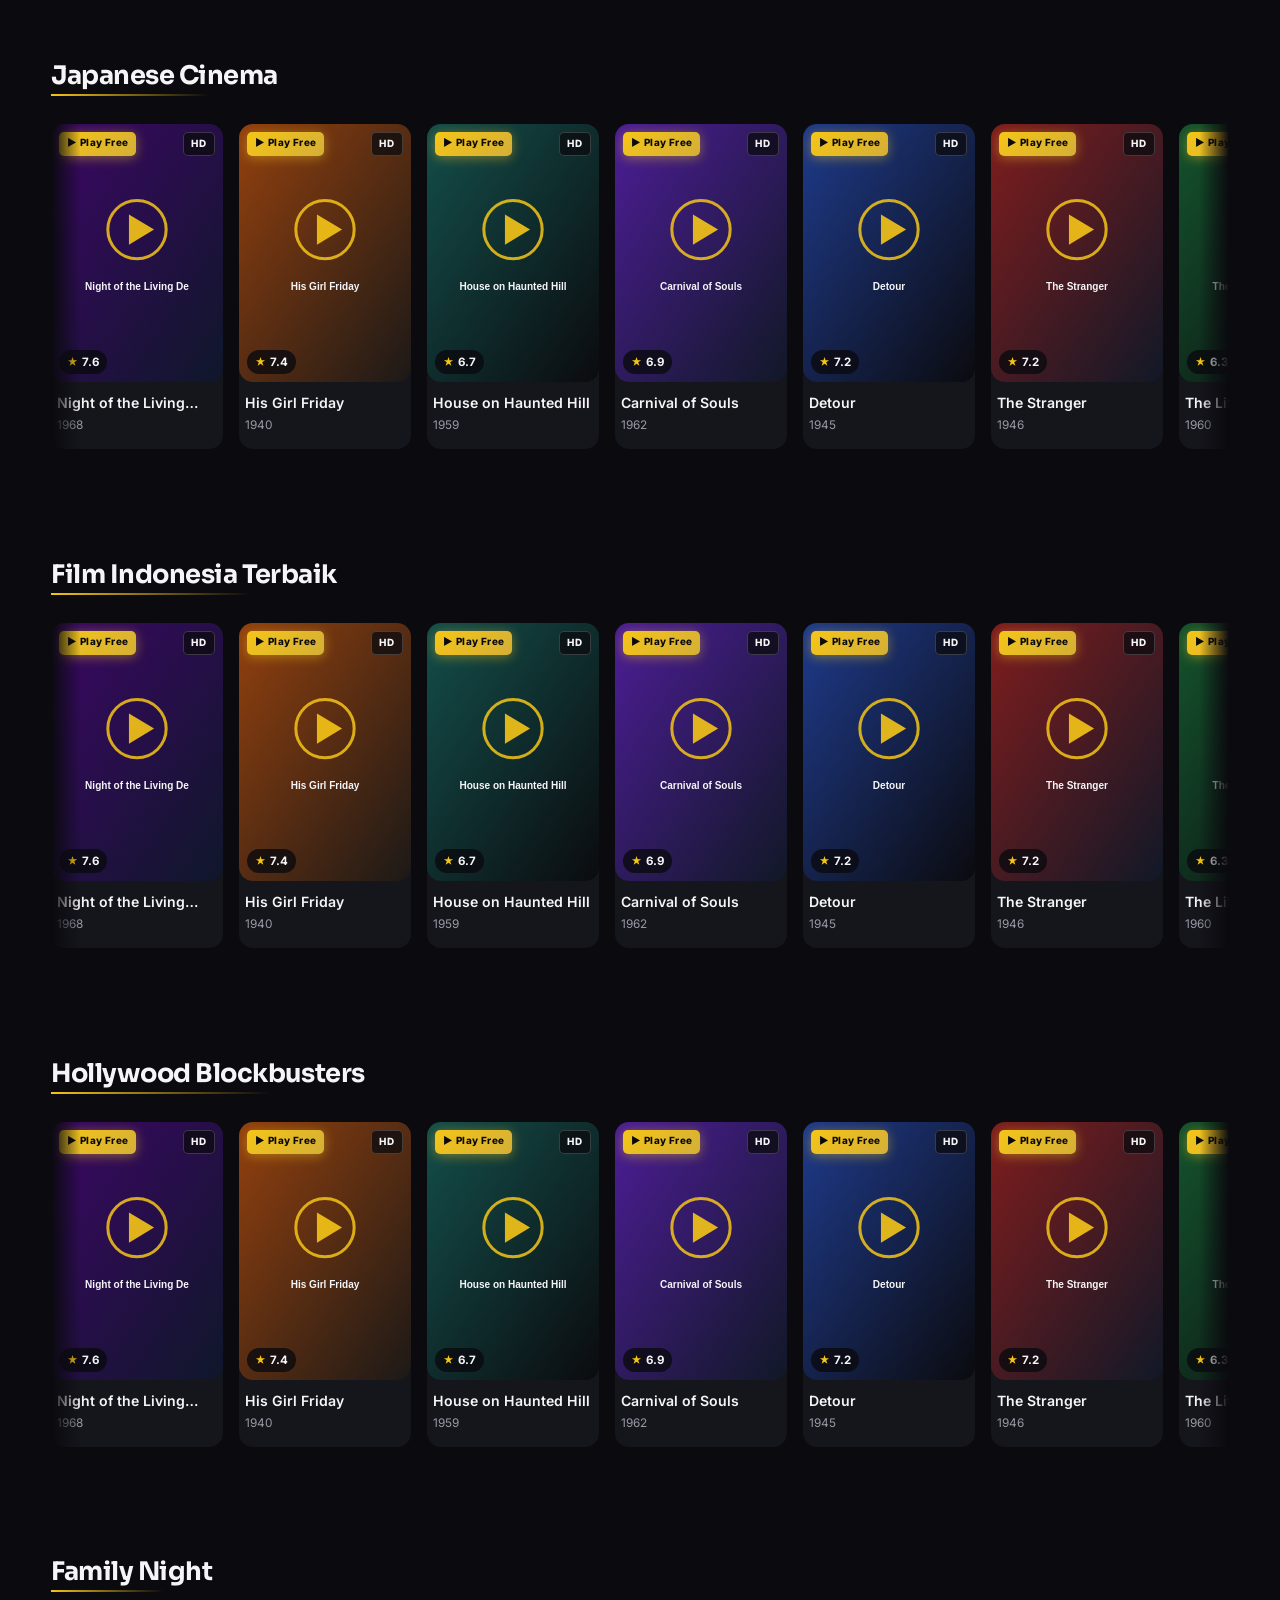
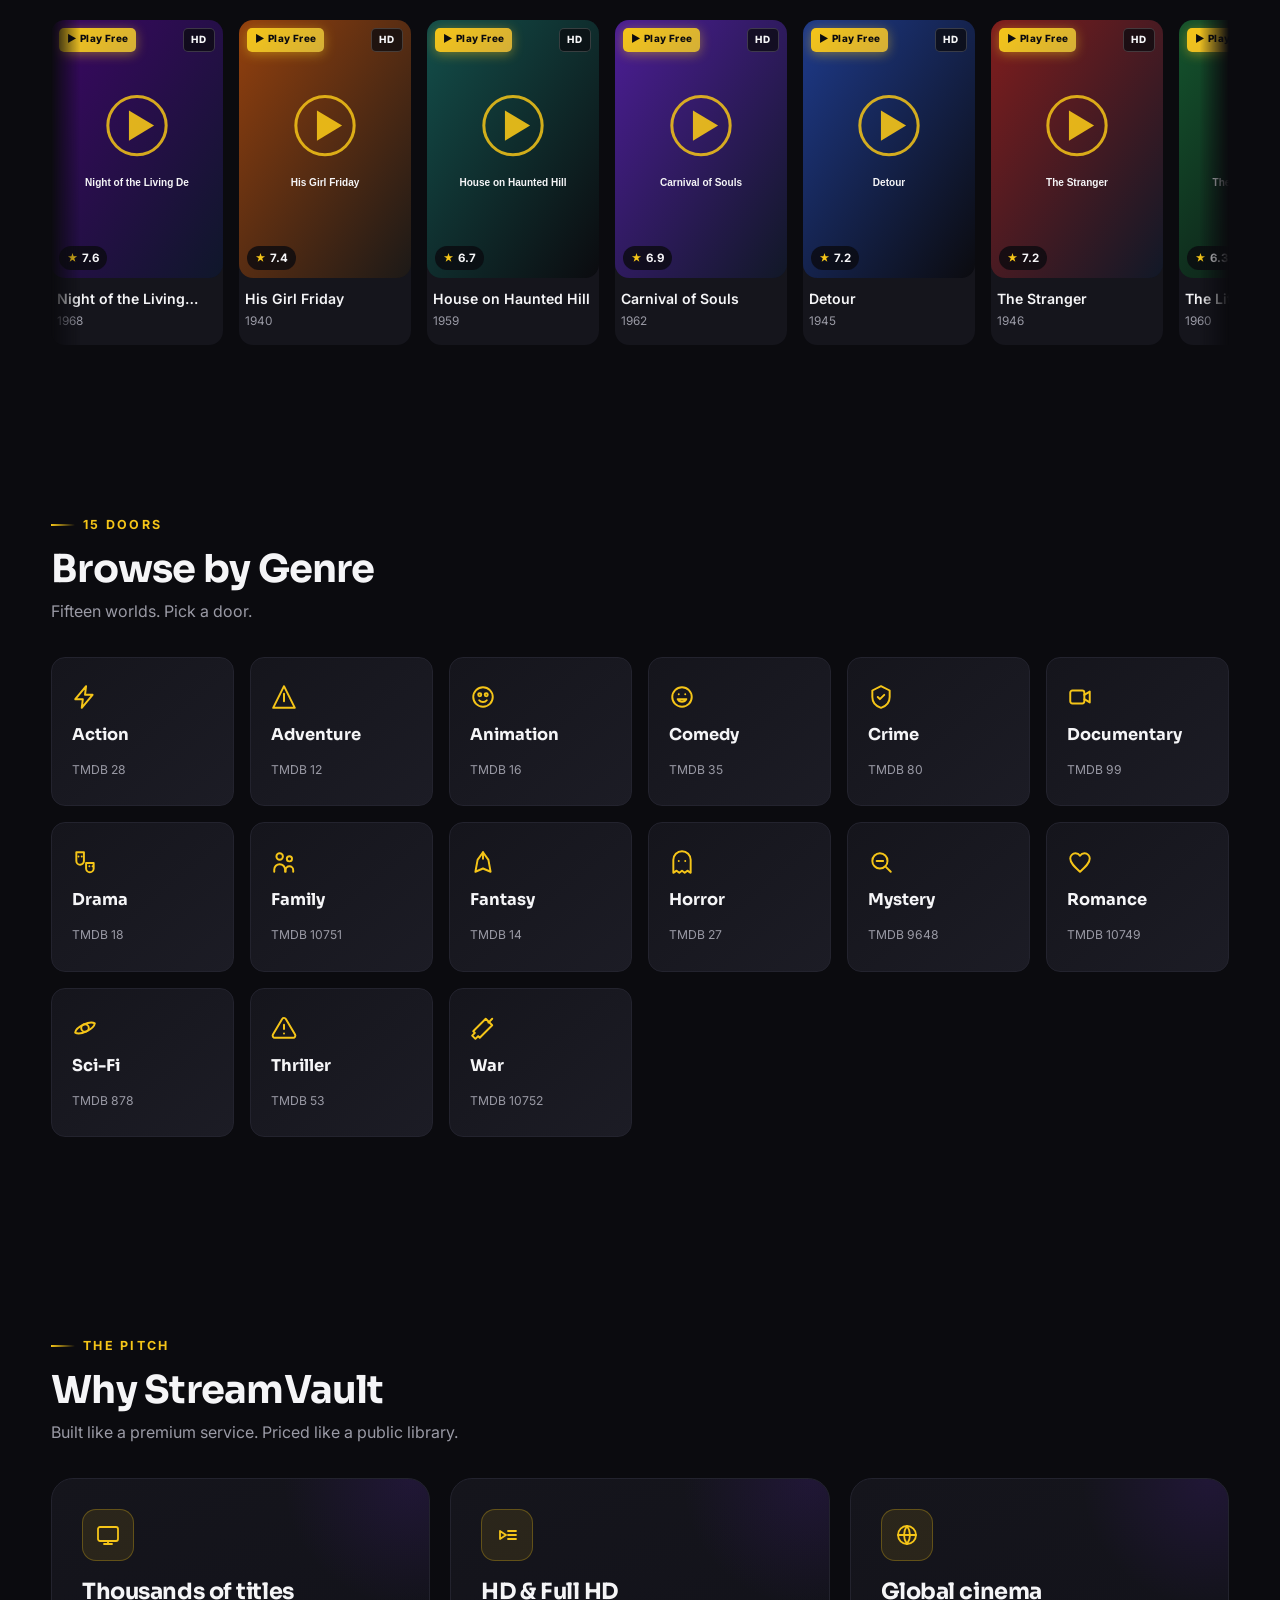
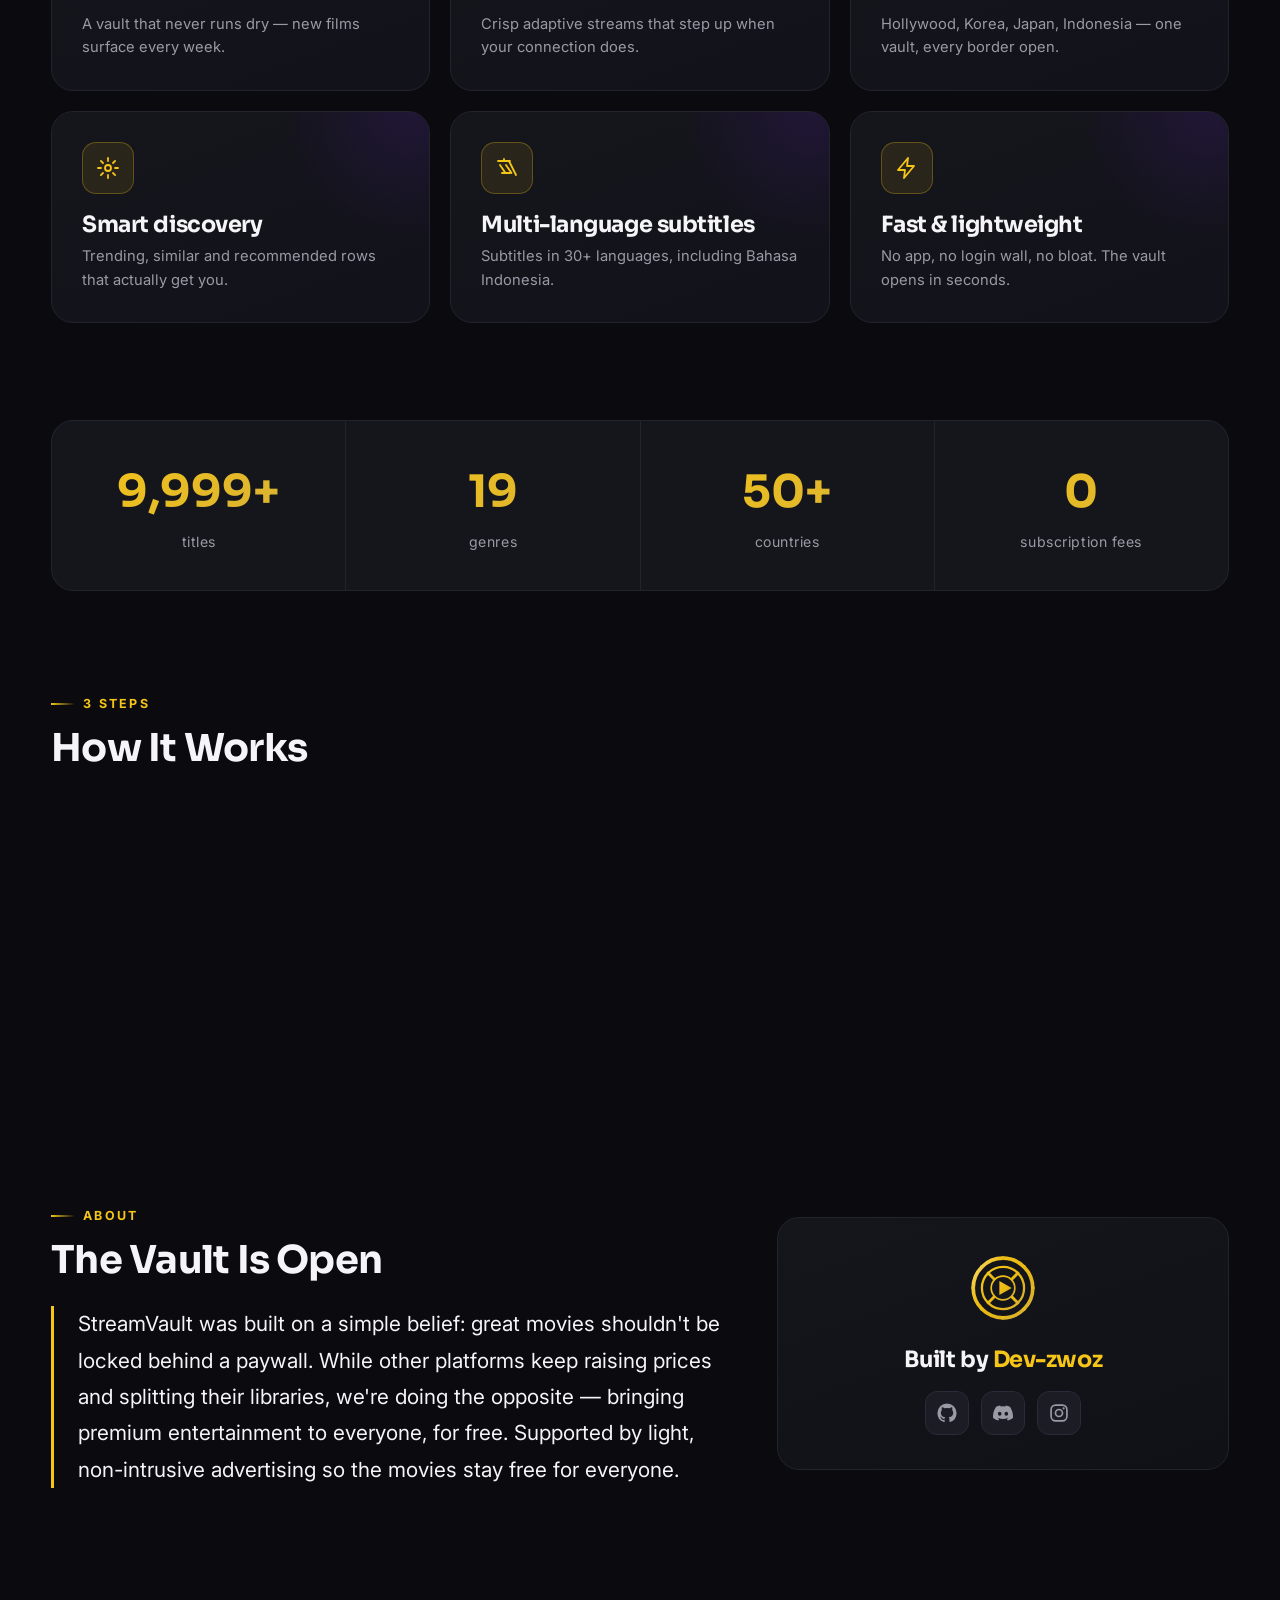
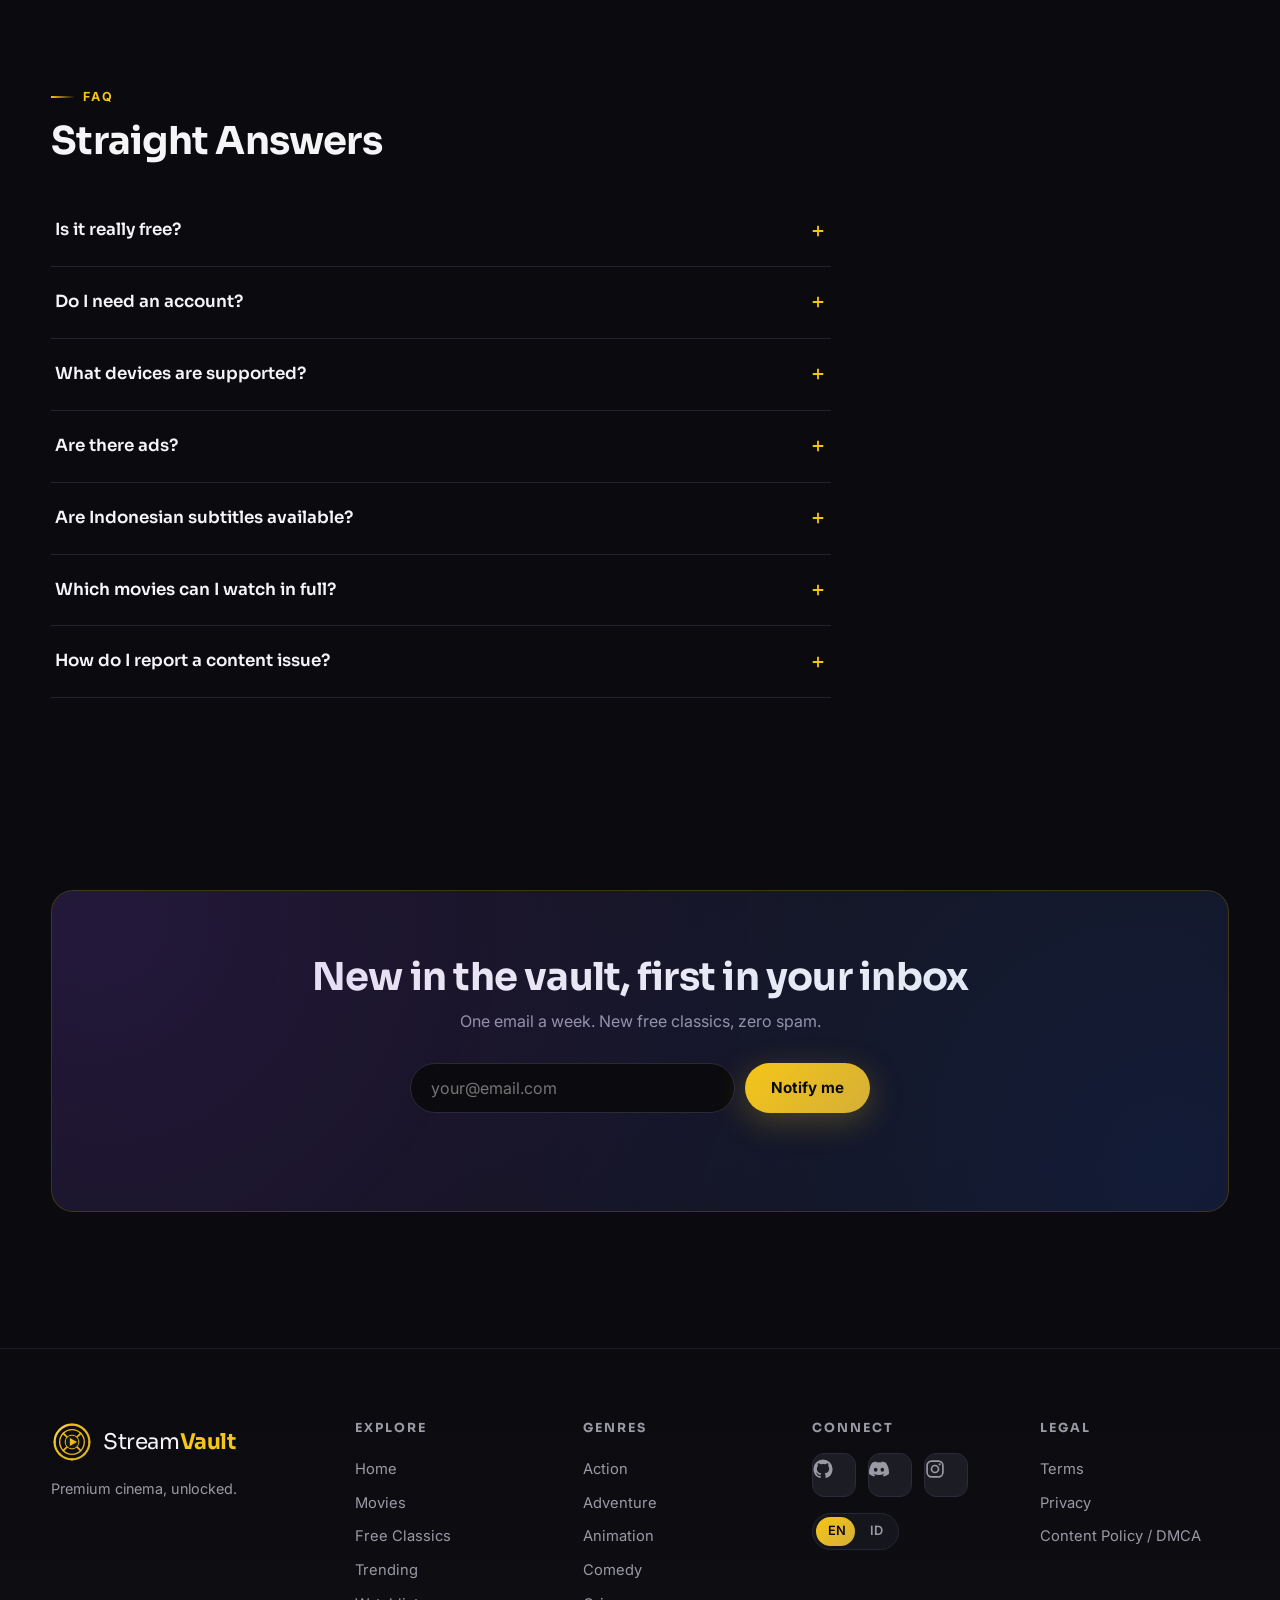
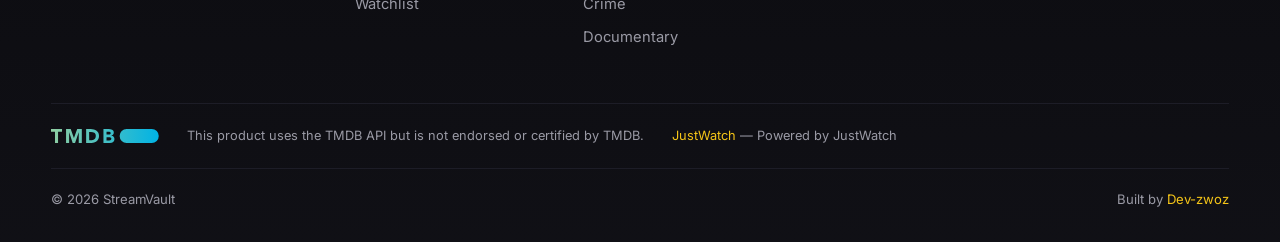
==== commit 8677002b: "Restore the earlier build, keep the standalone player page Rolls the site back to the 963d92a state " ====
--- a/index.html
+++ b/index.html
@@ -3,21 +3,21 @@
 <head>
   <meta charset="UTF-8">
   <meta name="viewport" content="width=device-width, initial-scale=1.0">
-  <title>StreamVault — Free Premium Movies, TV &amp; Anime in HD</title>
-  <meta name="description" content="Stream thousands of movies, TV shows and anime in HD for free. No subscription, no credit card, no hassle. StreamVault — premium cinema, unlocked.">
+  <title>StreamVault — Free Premium Movies in HD</title>
+  <meta name="description" content="Stream thousands of premium movies in HD for free. No subscription, no credit card, no hassle. StreamVault — premium cinema, unlocked.">
   <meta name="author" content="Dev-zwoz">
 
   <!-- Open Graph -->
   <meta property="og:type" content="website">
   <meta property="og:site_name" content="StreamVault">
-  <meta property="og:title" content="StreamVault — Free Premium Movies, TV &amp; Anime in HD">
-  <meta property="og:description" content="Premium cinema, unlocked. Movies, TV and anime in HD — free, forever.">
+  <meta property="og:title" content="StreamVault — Free Premium Movies in HD">
+  <meta property="og:description" content="Premium cinema, unlocked. Thousands of movies in HD — free, forever.">
   <meta property="og:image" content="assets/logo.svg">
 
   <!-- Twitter card -->
   <meta name="twitter:card" content="summary_large_image">
-  <meta name="twitter:title" content="StreamVault — Free Premium Movies, TV &amp; Anime in HD">
-  <meta name="twitter:description" content="Premium cinema, unlocked. Movies, TV and anime in HD — free, forever.">
+  <meta name="twitter:title" content="StreamVault — Free Premium Movies in HD">
+  <meta name="twitter:description" content="Premium cinema, unlocked. Thousands of movies in HD — free, forever.">
 
   <!-- SVG favicon (data URI, mini vault mark) -->
   <link rel="icon" href="data:image/svg+xml,%3Csvg xmlns='http://www.w3.org/2000/svg' viewBox='0 0 512 512'%3E%3Crect width='512' height='512' rx='96' fill='%230B0B0F'/%3E%3Ccircle cx='256' cy='256' r='206' fill='none' stroke='%23F5C518' stroke-width='30'/%3E%3Ccircle cx='256' cy='256' r='128' fill='none' stroke='%23D4AF37' stroke-width='22'/%3E%3Cpath d='M256 74v56M256 382v56M74 256h56M382 256h56M127 127l40 40M345 345l40 40M127 385l40-40M345 167l40-40' stroke='%23F5C518' stroke-width='24' stroke-linecap='round'/%3E%3Cpath d='M226 200l88 56-88 56z' fill='%23F5C518'/%3E%3C/svg%3E">
@@ -38,8 +38,8 @@
     "@type": "WebSite",
     "name": "StreamVault",
     "alternateName": "Premium cinema, unlocked.",
-    "description": "Stream thousands of movies, TV shows and anime in HD for free. No subscription, no credit card, no hassle.",
-    "inLanguage": ["en","id","es","pt","fr","de","ru","tr","hi","ja","ko","zh","ar"],
+    "description": "Stream thousands of premium movies in HD for free. No subscription, no credit card, no hassle.",
+    "inLanguage": ["en", "id"],
     "author": {
       "@type": "Person",
       "name": "Dev-zwoz",
@@ -90,11 +90,6 @@
     </defs>
   </svg>
 
-  <!-- =============================================== ambient background -->
-  <div class="orbs" aria-hidden="true">
-    <span class="orb o1"></span><span class="orb o2"></span><span class="orb o3"></span>
-  </div>
-
   <!-- =============================================== preloader -->
   <div id="preloader" role="status" aria-label="Loading StreamVault">
     <div class="pre-sweep"></div>
@@ -116,9 +111,8 @@
 
     <nav class="nav-links" aria-label="Primary">
       <a href="#home" data-view="home" data-i18n="nav.home">Home</a>
-      <a href="#movies" data-lib="movie" data-i18n="nav.movies">Movies</a>
-      <a href="#tv" data-lib="tv" data-i18n="nav.tv">TV Shows</a>
-      <a href="#anime" data-lib="anime" data-i18n="nav.anime">Anime</a>
+      <a href="#movies" data-view="movies" data-i18n="nav.movies">Movies</a>
+      <a href="#classics" data-scroll="#classics" data-i18n="nav.classics">Free Classics</a>
       <a href="#genres" data-scroll="#genres" data-i18n="nav.genres">Genres</a>
       <a href="#trending" data-scroll="#trending" data-i18n="nav.trending">Trending</a>
       <a href="#watchlist" data-view="watchlist" data-i18n="nav.watchlist">Watchlist</a>
@@ -128,20 +122,20 @@
     <div class="nav-actions">
       <div class="search-wrap">
         <svg viewBox="0 0 24 24" fill="none" stroke="currentColor" stroke-width="2" aria-hidden="true"><circle cx="11" cy="11" r="7"/><path d="m20 20-3.5-3.5"/></svg>
-        <input class="search-input" id="search-input" type="search" data-i18n-ph="nav.search" placeholder="Search movies, TV, anime…" autocomplete="off" aria-label="Search">
+        <input class="search-input" id="search-input" type="search" data-i18n-ph="nav.search" placeholder="Search movies…" autocomplete="off" aria-label="Search movies">
         <div class="search-results" id="search-results" role="listbox" aria-label="Search results"></div>
       </div>
-
-      <div class="lang-wrap">
-        <button class="lang-btn" id="lang-btn" aria-haspopup="true" aria-expanded="false" aria-label="Language">
-          <span class="lb-flag">🇬🇧</span><span class="lb-code">EN</span>
-          <svg viewBox="0 0 24 24" fill="none" stroke="currentColor" stroke-width="2.4" aria-hidden="true"><path d="m6 9 6 6 6-6"/></svg>
-        </button>
-        <div class="lang-menu" id="lang-menu" role="menu"></div>
-      </div>
-
+      <div class="lang-toggle" id="lang-toggle" data-lang="en" role="group" aria-label="Language">
+        <div class="lang-pill" aria-hidden="true"></div>
+        <button data-setlang="en" class="active" aria-pressed="true">EN</button>
+        <button data-setlang="id" aria-pressed="false">ID</button>
+      </div>
+      <button class="shield-badge" data-open-settings title="AdShield" aria-label="AdShield settings">
+        <svg viewBox="0 0 24 24" fill="none" stroke="currentColor" stroke-width="2" aria-hidden="true"><path d="M12 2 4 6v6c0 5 3.4 8.5 8 10 4.6-1.5 8-5 8-10V6z"/><path d="m9 12 2 2 4-4"/></svg>
+        <b id="shield-count">0</b>
+      </button>
       <span id="user-area"></span>
-      <button class="btn btn-gold btn-sm btn-shimmer nav-cta" data-goto="movies" data-i18n="nav.cta">Open the Library</button>
+      <button class="btn btn-gold btn-sm btn-shimmer nav-cta" data-scroll="#classics" data-i18n="nav.cta">Start Watching — Free</button>
     </div>
   </header>
 
@@ -162,34 +156,29 @@
         <div class="container hero-inner">
           <span class="hero-kicker">
             <svg width="12" height="12" viewBox="0 0 24 24" fill="currentColor" aria-hidden="true"><path d="M12 2l2.4 7.4H22l-6.2 4.5 2.4 7.4-6.2-4.6-6.2 4.6 2.4-7.4L2 9.4h7.6z"/></svg>
-            <span data-i18n="hero.kicker">Free, forever</span>
+            Free, forever
           </span>
-          <h1 class="hero-title" id="hero-title" data-i18n="hero.title">Premium cinema, unlocked.</h1>
-          <p class="hero-sub" data-i18n="hero.sub">Thousands of movies, series and anime in HD. No subscription, no credit card — just press play.</p>
+          <h1 class="hero-title" id="hero-title" data-i18n-title>Premium cinema, unlocked.</h1>
+          <p class="hero-sub" data-i18n="hero.sub">Thousands of movies in HD. No subscription, no credit card — just press play. Your vault of endless movies is open.</p>
           <div class="hero-ctas">
             <button class="btn btn-gold btn-shimmer" id="hero-watch" data-magnetic>
               <svg width="16" height="16" viewBox="0 0 24 24" fill="currentColor" aria-hidden="true"><path d="M8 5v14l11-7z"/></svg>
               <span data-i18n="hero.watch">Watch Now</span>
             </button>
-            <button class="btn btn-ghost" data-goto="movies"><span data-i18n="hero.browse">Browse Library</span></button>
+            <button class="btn btn-ghost" data-view="movies"><span data-i18n="hero.browse">Browse Library</span></button>
           </div>
           <div class="hero-badges">
             <span><svg viewBox="0 0 24 24" fill="none" stroke="currentColor" stroke-width="2.4" aria-hidden="true"><path d="M20 6 9 17l-5-5"/></svg><i data-i18n="hero.badge1">No subscription</i></span>
             <span><svg viewBox="0 0 24 24" fill="none" stroke="currentColor" stroke-width="2.4" aria-hidden="true"><path d="M20 6 9 17l-5-5"/></svg><i data-i18n="hero.badge2">No credit card</i></span>
             <span><svg viewBox="0 0 24 24" fill="none" stroke="currentColor" stroke-width="2.4" aria-hidden="true"><path d="M20 6 9 17l-5-5"/></svg><i data-i18n="hero.badge3">HD streaming</i></span>
-            <span><svg viewBox="0 0 24 24" fill="none" stroke="currentColor" stroke-width="2.4" aria-hidden="true"><path d="M20 6 9 17l-5-5"/></svg><i data-i18n="hero.badge4">Subtitles in 30+ languages</i></span>
+            <span><svg viewBox="0 0 24 24" fill="none" stroke="currentColor" stroke-width="2.4" aria-hidden="true"><path d="M20 6 9 17l-5-5"/></svg><i data-i18n="hero.badge4">Bahasa Indonesia subtitles</i></span>
           </div>
         </div>
         <div class="hero-meta">
           <span id="hero-movie-title"></span>
-          <div class="hero-dots" id="hero-dots" role="tablist" aria-label="Featured title selector"></div>
-        </div>
-      </section>
-
-      <!-- marquee ticker -->
-      <div class="ticker" aria-hidden="true">
-        <div class="ticker-track" id="ticker-track"></div>
-      </div>
+          <div class="hero-dots" id="hero-dots" role="tablist" aria-label="Featured movie selector"></div>
+        </div>
+      </section>
 
       <!-- top 10 -->
       <section class="row-section container reveal" id="top10">
@@ -197,26 +186,20 @@
         <div class="carousel-wrap"><div class="carousel top10-carousel" id="row-top10" data-row></div></div>
       </section>
 
-      <!-- continue watching (hidden until something is in progress) -->
-      <section class="row-section container reveal" id="continue-section" hidden>
-        <div class="row-head"><h2><span class="gold">▶</span>&nbsp;<span data-i18n="row.continue">Continue Watching</span></h2></div>
-        <div class="carousel-wrap"><div class="carousel" id="row-continue" data-row></div></div>
-      </section>
-
       <!-- trending -->
       <section class="row-section container reveal" id="trending">
         <div class="row-head"><h2 data-i18n="row.trending">Trending Now</h2></div>
         <div class="carousel-wrap"><div class="carousel" id="row-trending" data-row></div></div>
       </section>
 
-      <!-- anime -->
-      <section class="row-section container reveal" id="anime">
-        <div class="row-head"><h2><span class="gold">✦</span>&nbsp;<span data-i18n="row.anime">Anime Spotlight</span></h2></div>
-        <div class="carousel-wrap"><div class="carousel" id="row-anime" data-row></div></div>
-      </section>
-
+      <!-- free classics -->
+      <section class="row-section container reveal" id="classics">
+        <div class="row-head"><h2><span class="gold">▶</span>&nbsp;<span data-i18n="row.classics">Free Classics — Playable Now</span></h2></div>
+        <div class="carousel-wrap"><div class="carousel" id="row-classics" data-row></div></div>
+      </section>
+
+      <!-- catalogue rows -->
       <section class="row-section container reveal"><div class="row-head"><h2 data-i18n="row.popular">Popular</h2></div><div class="carousel-wrap"><div class="carousel" id="row-popular" data-row></div></div></section>
-      <section class="row-section container reveal"><div class="row-head"><h2 data-i18n="row.tv">Binge-Worthy TV</h2></div><div class="carousel-wrap"><div class="carousel" id="row-tv" data-row></div></div></section>
       <section class="row-section container reveal"><div class="row-head"><h2 data-i18n="row.top">Top Rated</h2></div><div class="carousel-wrap"><div class="carousel" id="row-top" data-row></div></div></section>
       <section class="row-section container reveal"><div class="row-head"><h2 data-i18n="row.now">Now Playing</h2></div><div class="carousel-wrap"><div class="carousel" id="row-now" data-row></div></div></section>
       <section class="row-section container reveal"><div class="row-head"><h2 data-i18n="row.upcoming">Upcoming</h2></div><div class="carousel-wrap"><div class="carousel" id="row-upcoming" data-row></div></div></section>
@@ -225,14 +208,13 @@
       <section class="row-section container reveal"><div class="row-head"><h2 data-i18n="row.indo">Film Indonesia Terbaik</h2></div><div class="carousel-wrap"><div class="carousel" id="row-indo" data-row></div></div></section>
       <section class="row-section container reveal"><div class="row-head"><h2 data-i18n="row.hollywood">Hollywood Blockbusters</h2></div><div class="carousel-wrap"><div class="carousel" id="row-hollywood" data-row></div></div></section>
       <section class="row-section container reveal"><div class="row-head"><h2 data-i18n="row.family">Family Night</h2></div><div class="carousel-wrap"><div class="carousel" id="row-family" data-row></div></div></section>
-      <section class="row-section container reveal"><div class="row-head"><h2 data-i18n="row.onair">On Air This Week</h2></div><div class="carousel-wrap"><div class="carousel" id="row-onair" data-row></div></div></section>
 
       <!-- genres -->
       <section class="container reveal" id="genres">
         <div class="section-head">
-          <span class="eyebrow" data-i18n="nav.genres">Genres</span>
+          <span class="eyebrow">15 doors</span>
           <h2 data-i18n="genres.title">Browse by Genre</h2>
-          <p data-i18n="genres.sub">Pick a door. Every one leads somewhere good.</p>
+          <p data-i18n="genres.sub">Fifteen worlds. Pick a door.</p>
         </div>
         <div class="genre-grid" id="genre-grid"></div>
       </section>
@@ -240,7 +222,7 @@
       <!-- why -->
       <section class="container reveal" id="why">
         <div class="section-head">
-          <span class="eyebrow" data-i18n="why.eyebrow">The pitch</span>
+          <span class="eyebrow">The pitch</span>
           <h2 data-i18n="why.title">Why StreamVault</h2>
           <p data-i18n="why.sub">Built like a premium service. Priced like a public library.</p>
         </div>
@@ -251,7 +233,7 @@
       <section id="stats" class="container reveal">
         <div class="stats-strip">
           <div class="stat"><b data-count="10000" data-suffix="+">0</b><span data-i18n="stats.titles">titles</span></div>
-          <div class="stat"><b data-count="21">0</b><span data-i18n="stats.genres">genres</span></div>
+          <div class="stat"><b data-count="19">0</b><span data-i18n="stats.genres">genres</span></div>
           <div class="stat"><b data-count="50" data-suffix="+">0</b><span data-i18n="stats.countries">countries</span></div>
           <div class="stat"><b data-count="0">0</b><span data-i18n="stats.fees">subscription fees</span></div>
         </div>
@@ -260,34 +242,13 @@
       <!-- how it works -->
       <section class="container reveal" id="how">
         <div class="section-head">
-          <span class="eyebrow" data-i18n="how.eyebrow">How it works</span>
-          <h2 data-i18n="how.title">Four steps to the screen</h2>
+          <span class="eyebrow">3 steps</span>
+          <h2 data-i18n="how.title">How It Works</h2>
         </div>
         <div class="steps">
-          <article class="step reveal-child">
-            <span class="step-num">01</span>
-            <div class="step-icon"><svg viewBox="0 0 24 24" fill="none" stroke="currentColor" stroke-width="1.8" stroke-linecap="round"><rect x="4" y="10" width="16" height="11" rx="2"/><path d="M8 10V7a4 4 0 0 1 8 0v3"/></svg></div>
-            <h3 data-i18n="how.1t">Open the door</h3>
-            <p data-i18n="how.1d">Hit any poster. No download, no queue, no payment screen — the vault is already unlocked.</p>
-          </article>
-          <article class="step reveal-child">
-            <span class="step-num">02</span>
-            <div class="step-icon"><svg viewBox="0 0 24 24" fill="none" stroke="currentColor" stroke-width="1.8" stroke-linecap="round"><path d="M3 5h18M6 12h12M9 19h6"/></svg></div>
-            <h3 data-i18n="how.2t">Pick your lane</h3>
-            <p data-i18n="how.2d">Filter movies, TV and anime by genre, year, age rating and score until your next watch finds you.</p>
-          </article>
-          <article class="step reveal-child">
-            <span class="step-num">03</span>
-            <div class="step-icon"><svg viewBox="0 0 24 24" fill="currentColor"><path d="M8 5v14l11-7z"/></svg></div>
-            <h3 data-i18n="how.3t">Press play</h3>
-            <p data-i18n="how.3d">Public-domain classics stream straight from the Internet Archive; everything else opens in the HD embed player.</p>
-          </article>
-          <article class="step reveal-child">
-            <span class="step-num">04</span>
-            <div class="step-icon"><svg viewBox="0 0 24 24" fill="none" stroke="currentColor" stroke-width="1.8" stroke-linecap="round"><path d="M6 3h12v18l-6-4-6 4z"/></svg></div>
-            <h3 data-i18n="how.4t">Keep your shelf</h3>
-            <p data-i18n="how.4d">Sign in to save a watchlist, resume any film mid-scene, and keep a private watch history in this browser.</p>
-          </article>
+          <div class="step reveal-child"><h3 data-i18n="how.1t">Open the vault</h3><p data-i18n="how.1d">No account, no forms. The door is already unlocked.</p></div>
+          <div class="step reveal-child"><h3 data-i18n="how.2t">Pick a movie</h3><p data-i18n="how.2d">Browse rows, genres and search until something stares back.</p></div>
+          <div class="step reveal-child"><h3 data-i18n="how.3t">Press play</h3><p data-i18n="how.3d">Instant HD streaming with subtitles. That is the whole ritual.</p></div>
         </div>
       </section>
 
@@ -295,22 +256,14 @@
       <section class="container reveal" id="about">
         <div class="about-wrap">
           <div>
-            <span class="eyebrow" data-i18n="about.eyebrow">About</span>
+            <span class="eyebrow">About</span>
             <h2 data-i18n="about.title">The Vault Is Open</h2>
-            <blockquote style="margin-top:24px" data-i18n="about.body">StreamVault was built on a simple belief: great movies shouldn't be locked behind a paywall.</blockquote>
+            <blockquote style="margin-top:24px" data-i18n="about.body">StreamVault was built on a simple belief: great movies shouldn't be locked behind a paywall. While other platforms keep raising prices and splitting their libraries, we're doing the opposite — bringing premium entertainment to everyone, for free. Supported by light, non-intrusive advertising so the movies stay free for everyone.</blockquote>
           </div>
           <div class="about-card">
             <svg class="sv-logo" width="72" height="72" viewBox="0 0 512 512" aria-hidden="true"><use href="#sv-mark"/></svg>
-            <h3 style="margin-top:16px"><span data-i18n="about.built">Built by</span> <a class="gold" href="https://github.com/Dev-zwoz" target="_blank" rel="noopener noreferrer">Dev-zwoz</a></h3>
+            <h3 style="margin-top:16px"><span data-i18n="about.built">Built by</span> <span class="gold">Dev-zwoz</span></h3>
             <div class="social-row" data-socials></div>
-            <div class="social-links" data-social-links></div>
-            <div class="credit-box">
-              <span data-i18n="about.credits">Player &amp; credits</span>
-              <a href="https://discord.com/users/1515548260196941864" target="_blank" rel="noopener noreferrer">
-                <b>VidRift</b> — Rust (cinrift)
-              </a>
-              <a href="https://archive.org" target="_blank" rel="noopener noreferrer"><b>Internet Archive</b> — public domain classics</a>
-            </div>
           </div>
         </div>
       </section>
@@ -318,7 +271,7 @@
       <!-- FAQ -->
       <section class="container reveal" id="faq">
         <div class="section-head">
-          <span class="eyebrow" data-i18n="faq.eyebrow">FAQ</span>
+          <span class="eyebrow">FAQ</span>
           <h2 data-i18n="faq.title">Straight Answers</h2>
         </div>
         <div class="faq-list" id="faq-list"></div>
@@ -328,7 +281,7 @@
       <section class="container reveal" id="newsletter">
         <div class="news-card">
           <h2 data-i18n="news.title">New in the vault, first in your inbox</h2>
-          <p class="muted" style="margin-top:10px" data-i18n="news.sub">One email a week. New arrivals, zero spam.</p>
+          <p class="muted" style="margin-top:10px" data-i18n="news.sub">One email a week. New free classics, zero spam.</p>
           <form class="news-form" id="news-form" novalidate>
             <input type="email" id="news-email" data-i18n-ph="news.placeholder" placeholder="your@email.com" required aria-label="Email address">
             <button class="btn btn-gold" type="submit"><span data-i18n="news.cta">Notify me</span></button>
@@ -338,58 +291,40 @@
       </section>
     </div>
 
-    <!-- =============================================== LIBRARY VIEW -->
+    <!-- =============================================== MOVIES VIEW -->
     <div class="view" id="view-movies">
-      <section class="container lib-wrap">
-        <div class="section-head">
-          <span class="eyebrow" data-i18n="nav.library">Library</span>
-          <h2 data-i18n="lib.title">The Library</h2>
-          <p data-i18n="lib.sub">Every movie, series and anime in the vault — unlimited, filterable, endless scroll.</p>
-        </div>
-
-        <div class="lib-tabs" id="lib-tabs" role="tablist">
-          <button data-lib="all" class="active" role="tab" data-i18n="lib.tab.all">All</button>
-          <button data-lib="movie" role="tab" data-i18n="lib.tab.movies">Movies</button>
-          <button data-lib="tv" role="tab" data-i18n="lib.tab.tv">TV Shows</button>
-          <button data-lib="anime" role="tab" data-i18n="lib.tab.anime">Anime</button>
-        </div>
-
+      <section class="container" style="padding-top:calc(var(--nav-h) + 40px)">
+        <div class="section-head">
+          <span class="eyebrow">Library</span>
+          <h2 data-i18n="movies.title">The Library</h2>
+          <p data-i18n="movies.sub">Every title in the vault — filter, sort, dig deep.</p>
+        </div>
         <div class="filter-bar">
-          <select id="f-sort" aria-label="Sort order"></select>
           <select id="f-genre" aria-label="Genre filter"></select>
-          <label class="fb-field"><select id="f-cert" aria-label="Age rating filter"></select></label>
-          <select id="f-lang" aria-label="Language filter"></select>
-          <select id="f-score" aria-label="Minimum score"></select>
-          <label class="fb-field yf"><input id="f-year-from" type="number" min="1900" max="2035" placeholder="From" aria-label="Year from"></label>
-          <label class="fb-field yf"><input id="f-year-to" type="number" min="1900" max="2035" placeholder="To" aria-label="Year to"></label>
-          <label class="filter-check" id="f-playable-wrap"><input type="checkbox" id="f-playable"><span data-i18n="movies.filter.playable">Playable now</span></label>
-          <button class="btn btn-ghost btn-sm" id="f-reset" data-i18n="movies.filter.clear">Reset filters</button>
-        </div>
-
+          <select id="f-year" aria-label="Year filter"></select>
+          <select id="f-sort" aria-label="Sort order">
+            <option value="popularity.desc" data-i18n="movies.sort.popularity">Popularity</option>
+            <option value="vote_average.desc" data-i18n="movies.sort.rating">Rating</option>
+            <option value="primary_release_date.desc" data-i18n="movies.sort.newest">Newest</option>
+            <option value="original_title.asc" data-i18n="movies.sort.az">A–Z</option>
+          </select>
+          <label class="filter-check"><input type="checkbox" id="f-playable"><span data-i18n="movies.filter.playable">Playable now</span></label>
+        </div>
         <div class="movie-grid" id="movie-grid"></div>
-        <div class="grid-more">
-          <span class="muted" id="grid-status"></span>
-          <button class="btn btn-ghost" id="load-more"><span data-i18n="movies.load">Load more</span></button>
-        </div>
+        <div class="grid-more"><button class="btn btn-ghost" id="load-more"><span data-i18n="movies.load">Load more</span></button></div>
       </section>
     </div>
 
     <!-- =============================================== AUTH VIEW -->
     <div class="view" id="view-auth" data-mode="signin"></div>
-
-    <!-- =============================================== ACCOUNT VIEW -->
-    <div class="view" id="view-account"></div>
-
-    <!-- =============================================== ADMIN VIEW -->
-    <div class="view" id="view-admin"></div>
 
     <!-- =============================================== WATCHLIST VIEW -->
     <div class="view" id="view-watchlist">
       <section class="container" style="padding-top:calc(var(--nav-h) + 40px)">
         <div class="section-head">
-          <span class="eyebrow" data-i18n="nav.watchlist">Saved</span>
+          <span class="eyebrow">Saved</span>
           <h2 data-i18n="watchlist.title">Your Watchlist</h2>
-          <p data-i18n="watchlist.sub">Saved in this browser — available any time you sign in.</p>
+          <p data-i18n="watchlist.sub">Saved locally in this browser — no account needed.</p>
         </div>
         <div class="movie-grid" id="watchlist-grid"></div>
         <div class="watchlist-empty" id="watchlist-empty" hidden>
@@ -402,8 +337,8 @@
             <path d="M152 52h12M158 46v12" stroke="#9A9AA5" stroke-width="3" stroke-linecap="round"/>
           </svg>
           <h3 data-i18n="watchlist.empty.t">Your vault shelf is empty</h3>
-          <p data-i18n="watchlist.empty.d">Tap the + on any poster and it will wait for you here.</p>
-          <button class="btn btn-gold" data-goto="movies"><span data-i18n="watchlist.browse">Browse movies</span></button>
+          <p data-i18n="watchlist.empty.d">Tap the + on any movie card and it will wait for you here.</p>
+          <button class="btn btn-gold" data-view="movies"><span data-i18n="watchlist.browse">Browse movies</span></button>
         </div>
       </section>
     </div>
@@ -423,9 +358,8 @@
         <div class="footer-col">
           <h4 data-i18n="footer.explore">Explore</h4>
           <a href="#home" data-view="home" data-i18n="nav.home">Home</a>
-          <a href="#movies" data-lib="movie" data-i18n="nav.movies">Movies</a>
-          <a href="#tv" data-lib="tv" data-i18n="nav.tv">TV Shows</a>
-          <a href="#anime" data-lib="anime" data-i18n="nav.anime">Anime</a>
+          <a href="#movies" data-view="movies" data-i18n="nav.movies">Movies</a>
+          <a href="#classics" data-scroll="#classics" data-i18n="nav.classics">Free Classics</a>
           <a href="#trending" data-scroll="#trending" data-i18n="nav.trending">Trending</a>
           <a href="#watchlist" data-view="watchlist" data-i18n="nav.watchlist">Watchlist</a>
         </div>
@@ -434,12 +368,12 @@
         </div>
         <div class="footer-col">
           <h4 data-i18n="footer.connect">Connect</h4>
-          <div class="social-row" data-socials style="margin-bottom:12px"></div>
-          <div class="social-links" data-social-links></div>
-          <label class="footer-lang">
-            <span data-i18n="footer.lang">Language</span>
-            <select id="footer-lang" class="set-select sm" aria-label="Language"></select>
-          </label>
+          <div class="social-row" data-socials style="margin-bottom:16px"></div>
+          <div class="lang-toggle" data-lang="en" role="group" aria-label="Language" style="width:max-content">
+            <div class="lang-pill" aria-hidden="true"></div>
+            <button data-setlang="en" class="active">EN</button>
+            <button data-setlang="id">ID</button>
+          </div>
         </div>
         <div class="footer-col">
           <h4 data-i18n="footer.legal">Legal</h4>
@@ -453,11 +387,6 @@
         <svg class="tmdb-logo" viewBox="0 0 273.42 35.52" aria-label="TMDB"><defs><linearGradient id="tmdbGrad" x2="273.42" gradientUnits="userSpaceOnUse"><stop offset="0" stop-color="#90cea1"/><stop offset=".56" stop-color="#3cbec9"/><stop offset="1" stop-color="#00b3e5"/></linearGradient></defs><path fill="url(#tmdbGrad)" d="M191.85,35.37h63.9A17.67,17.67,0,0,0,273.42,17.7h0A17.67,17.67,0,0,0,255.75,0h-63.9A17.67,17.67,0,0,0,174.18,17.7h0A17.67,17.67,0,0,0,191.85,35.37ZM10.1,35.42h7.8V6.92H28V0H0v6.9H10.1Zm28.1,0H46V8.25h.1L55.05,35.4h6L70.3,8.25h.1V35.4h7.8V0H66.45l-8.2,23.1h-.1L50,0H38.2ZM89.14.12h11.7a33.56,33.56,0,0,1,8.08,1,18.52,18.52,0,0,1,6.67,3.08,15.09,15.09,0,0,1,4.53,5.52,18.5,18.5,0,0,1,1.67,8.25,16.91,16.91,0,0,1-1.62,7.58,16.3,16.3,0,0,1-4.38,5.5,19.24,19.24,0,0,1-6.35,3.37,24.53,24.53,0,0,1-7.55,1.15H89.14Zm7.8,28.2h4a21.66,21.66,0,0,0,5-.55,10.58,10.58,0,0,0,4-1.83,8.73,8.73,0,0,0,2.67-3.34,11.9,11.9,0,0,0,1-5.08,9.87,9.87,0,0,0-1-4.52,9.17,9.17,0,0,0-2.62-3.18A11.61,11.61,0,0,0,106,8a17.06,17.06,0,0,0-4.68-.63h-4.6ZM133.09.12h13.2a32.87,32.87,0,0,1,4.63.33,12.66,12.66,0,0,1,4.17,1.3,7.94,7.94,0,0,1,3,2.72,8.34,8.34,0,0,1,1.15,4.65,7.48,7.48,0,0,1-1.67,5,9.13,9.13,0,0,1-4.43,2.82V17a10.28,10.28,0,0,1,3.18,1,8.51,8.51,0,0,1,2.45,1.85,7.79,7.79,0,0,1,1.57,2.62,9.16,9.16,0,0,1,.55,3.2,8.52,8.52,0,0,1-1.2,4.68,9.32,9.32,0,0,1-3.1,3A13.38,13.38,0,0,1,152.32,35a22.5,22.5,0,0,1-4.73.5h-14.5Zm7.8,14.15h5.65a7.65,7.65,0,0,0,1.78-.2,4.78,4.78,0,0,0,1.57-.65,3.43,3.43,0,0,0,1.13-1.2,3.63,3.63,0,0,0,.42-1.8,3.3,3.3,0,0,0-.47-1.82,3.42,3.42,0,0,0-1.23-1.13,5.77,5.77,0,0,0-1.7-.58,10.79,10.79,0,0,0-1.85-.17h-5.3Zm0,14.65h7a8.91,8.91,0,0,0,1.83-.2,4.78,4.78,0,0,0,1.67-.7,3.94,3.94,0,0,0,1.23-1.3,3.71,3.71,0,0,0,.47-1.95,3.22,3.22,0,0,0-.62-2.05,4,4,0,0,0-1.58-1.2,8.28,8.28,0,0,0-2-.55,15.85,15.85,0,0,0-2.05-.15h-5.9Z"/></svg>
         <span data-i18n="footer.tmdb">This product uses the TMDB API but is not endorsed or certified by TMDB.</span>
         <span><span class="gold">JustWatch</span> — <span data-i18n="modal.justwatch">Powered by JustWatch</span></span>
-        <span class="footer-credit">
-          <span data-i18n="footer.credit">Player powered by</span>
-          <a href="https://discord.com/users/1515548260196941864" target="_blank" rel="noopener noreferrer">VidRift</a>
-          — <span data-i18n="footer.thanks">with thanks to</span> Rust (cinrift)
-        </span>
       </div>
 
       <div class="footer-bottom">
@@ -469,7 +398,7 @@
 
   <!-- =============================================== overlays -->
   <div class="modal-backdrop" id="modal-backdrop"></div>
-  <div class="modal" id="media-modal" role="dialog" aria-modal="true" aria-label="Title details" tabindex="-1"></div>
+  <div class="modal" id="movie-modal" role="dialog" aria-modal="true" aria-label="Movie details" tabindex="-1"></div>
   <div id="settings-modal" role="dialog" aria-modal="true" aria-label="Settings"></div>
 
   <div id="player-modal" role="dialog" aria-modal="true" aria-label="Video player">
@@ -480,7 +409,6 @@
         Esc
       </button>
       <div class="player-frame" id="player-frame"></div>
-      <div class="player-sources" id="player-sources"></div>
       <a class="player-standalone" id="player-standalone" href="watch.html" target="_blank" rel="noopener noreferrer">
         <span aria-hidden="true">↗</span><b data-i18n="player.standalone">Standalone player</b>
       </a>
--- a/styles/components.css
+++ b/styles/components.css
@@ -804,6 +804,7 @@
   .modal-body { margin-top: -70px; }
 }
 @media (max-width: 640px) {
+  .shield-badge { display: none; }
   .user-signin span { display: none; }
   .search-input { width: 40px; padding-left: 38px; color: transparent; }
   .search-input:focus { width: min(230px, 56vw); color: var(--text); }
@@ -837,12 +838,30 @@
   text-shadow: 0 10px 44px rgba(245, 197, 24, .45);
 }
 
-/* shield badge removed — the vault has no ads */
+/* ------------------------------------------------------------------ shield badge */
+.shield-badge {
+  display: inline-flex; align-items: center; gap: 6px;
+  height: 38px; padding: 0 12px; border-radius: 999px;
+  background: var(--surface); border: 1px solid #262633; color: var(--muted);
+  font-size: .78rem; transition: border-color var(--dur-fast), color var(--dur-fast), box-shadow var(--dur) var(--ease);
+}
+.shield-badge svg { width: 15px; height: 15px; color: var(--gold); }
+.shield-badge b { color: var(--text); font-weight: 700; }
+.shield-badge:hover { border-color: var(--gold); box-shadow: 0 0 18px rgba(245,197,24,.18); }
 
 /* ------------------------------------------------------------------ user area */
 #user-area { display: inline-flex; }
 .user-menu-wrap { position: relative; }
-/* .user-avatar is defined once, in the round-3 block below */
+.user-avatar {
+  width: 38px; height: 38px; border-radius: 50%;
+  display: grid; place-items: center;
+  background: linear-gradient(135deg, hsl(var(--hue, 46) 78% 55%), hsl(calc(var(--hue, 46) + 40) 70% 42%));
+  color: #0B0B0F; font-family: var(--font-head); font-weight: 800; font-size: .95rem;
+  border: 2px solid rgba(245,197,24,.35);
+  transition: transform var(--dur-fast) var(--ease), box-shadow var(--dur) var(--ease), border-color var(--dur-fast);
+}
+.user-avatar:hover { transform: scale(1.08); border-color: var(--gold); box-shadow: 0 0 22px rgba(245,197,24,.35); }
+.user-avatar.sm { width: 34px; height: 34px; font-size: .85rem; }
 .user-menu {
   position: absolute; right: 0; top: calc(100% + 12px); width: 240px;
   background: var(--surface); border: 1px solid #262633; border-radius: var(--radius);
@@ -987,382 +1006,9 @@
 .player-newtab-hint.show { opacity: 1; transform: none; pointer-events: auto; }
 
 /* ============================================================================
-   ROUND 3 — library, account, admin console, 13 languages, player sources
-   ============================================================================ */
-
-/* ---------------------------------------------------------------- avatar (rebuilt) */
-#user-area { display: inline-flex; align-items: center; }
-.user-menu-wrap { position: relative; }
-.user-avatar {
-  position: relative; flex: 0 0 auto;
-  width: 40px; height: 40px; min-width: 40px; min-height: 40px; aspect-ratio: 1 / 1;
-  display: inline-flex; align-items: center; justify-content: center;
-  padding: 0; margin: 0; border-radius: 50%; cursor: pointer; line-height: 1;
-  font-family: var(--font-head); font-weight: 800; font-size: 1rem; color: #0B0B0F;
-  background:
-    radial-gradient(circle at 32% 26%, rgba(255,255,255,.6), transparent 46%),
-    conic-gradient(from 210deg, var(--gold) 0deg, var(--gold-deep) 120deg, #8B5CF6 240deg, var(--gold) 360deg);
-  border: 2px solid rgba(245,197,24,.55);
-  box-shadow: 0 6px 20px rgba(0,0,0,.5);
-  transition: transform var(--dur-fast) var(--ease), box-shadow var(--dur) var(--ease), border-color var(--dur-fast);
-}
-.user-avatar > span { position: relative; z-index: 2; display: block; text-shadow: 0 1px 0 rgba(255,255,255,.25); }
-.user-avatar:hover { transform: translateY(-1px) scale(1.07); border-color: var(--gold); box-shadow: 0 10px 28px rgba(0,0,0,.55), 0 0 26px rgba(245,197,24,.4); }
-.user-avatar.sm { width: 32px; height: 32px; min-width: 32px; min-height: 32px; font-size: .82rem; }
-.user-avatar.lg { width: 54px; height: 54px; min-width: 54px; min-height: 54px; font-size: 1.3rem; }
-.ua-ring {
-  position: absolute; inset: -5px; border-radius: 50%; z-index: 1; pointer-events: none;
-  border: 1.5px solid rgba(245,197,24,.42);
-  box-shadow: 0 0 16px rgba(245,197,24,.22), 0 0 0 1px rgba(255,255,255,.04) inset;
-  transition: border-color var(--dur-fast), box-shadow var(--dur-fast);
-}
-.user-avatar:hover .ua-ring {
-  border-color: var(--gold);
-  box-shadow: 0 0 22px rgba(245,197,24,.45);
-  animation: ringSpinFast 7s linear infinite;
-}
-.ua-crown {
-  position: absolute; top: -7px; right: -7px; z-index: 3;
-  width: 17px; height: 17px; border-radius: 50%;
-  display: grid; place-items: center; font-size: .6rem; font-style: normal;
-  background: linear-gradient(135deg, var(--gold), var(--gold-deep)); color: #0B0B0F;
-  box-shadow: 0 3px 12px rgba(245,197,24,.55);
-  animation: crownPulse 3.2s ease-in-out infinite;
-}
-.um-id { min-width: 0; }
-.um-tags { display: flex; gap: 6px; margin-top: 6px; flex-wrap: wrap; }
-.tag {
-  display: inline-flex; align-items: center; gap: 4px;
-  padding: 2px 9px; border-radius: 999px; font-size: .66rem; font-weight: 600;
-  background: var(--surface-2); border: 1px solid #2a2a38; color: var(--muted); white-space: nowrap;
-}
-.tag.gold, .tag.type { color: var(--gold); border-color: rgba(245,197,24,.4); background: rgba(245,197,24,.08); }
-.tag.role { color: #C4B5FD; border-color: rgba(167,139,250,.35); background: rgba(167,139,250,.08); }
-.um-status { display: inline-flex; align-items: center; gap: 4px; font-size: .66rem; padding: 2px 9px; border-radius: 999px; font-weight: 700; }
-.um-status.kicked { background: rgba(245,158,11,.14); color: #FBBF24; }
-.um-status.timeout { background: rgba(59,130,246,.14); color: #93C5FD; }
-.um-status.banned { background: rgba(239,68,68,.14); color: #FCA5A5; }
-.um-admin { color: var(--gold) !important; }
-
-/* ---------------------------------------------------------------- language menu */
-.lang-wrap { position: relative; }
-.lang-btn {
-  display: inline-flex; align-items: center; gap: 7px; height: 38px; padding: 0 12px;
-  background: var(--surface); border: 1px solid #262633; border-radius: 999px;
-  color: var(--muted); font-size: .78rem; font-weight: 600; letter-spacing: .02em; cursor: pointer;
-  transition: border-color var(--dur-fast), color var(--dur-fast), box-shadow var(--dur) var(--ease);
-}
-.lang-btn:hover, .lang-btn[aria-expanded="true"] { border-color: var(--gold); color: var(--text); box-shadow: 0 0 18px rgba(245,197,24,.18); }
-.lang-btn svg { width: 13px; height: 13px; }
-.lb-flag { font-size: .95rem; line-height: 1; }
-.lang-menu {
-  position: absolute; right: 0; top: calc(100% + 12px); width: 226px; max-height: min(70vh, 460px); overflow: auto;
-  background: var(--surface); border: 1px solid #262633; border-radius: var(--radius);
-  box-shadow: 0 24px 64px rgba(0,0,0,.65); padding: 6px; z-index: 130;
-  opacity: 0; transform: translateY(-8px) scale(.97); pointer-events: none; transform-origin: top right;
-  transition: opacity var(--dur-fast) var(--ease), transform var(--dur-fast) var(--ease);
-}
-.lang-menu.open { opacity: 1; transform: none; pointer-events: auto; }
-.lang-item {
-  display: flex; align-items: center; gap: 10px; width: 100%; padding: 9px 11px; border-radius: 9px;
-  font-size: .86rem; color: var(--text); text-align: left; cursor: pointer;
-  transition: background var(--dur-fast), transform var(--dur-fast) var(--ease);
-}
-.lang-item:hover { background: var(--surface-2); transform: translateX(3px); }
-.lang-item.active { background: rgba(245,197,24,.1); color: var(--gold); }
-.li-flag { font-size: 1rem; }
-.li-native { flex: 1; }
-.li-code { font-size: .68rem; color: var(--muted); letter-spacing: .06em; }
-
-/* ---------------------------------------------------------------- ambient orbs */
-.orbs { position: fixed; inset: 0; z-index: 0; pointer-events: none; overflow: hidden; }
-.orb { position: absolute; border-radius: 50%; filter: blur(90px); opacity: .32; }
-.orb.o1 { width: 46vw; height: 46vw; left: -12vw; top: -10vh; background: radial-gradient(circle, var(--glow-a), transparent 70%); }
-.orb.o2 { width: 38vw; height: 38vw; right: -10vw; top: 34vh; background: radial-gradient(circle, #2563EB, transparent 70%); }
-.orb.o3 { width: 42vw; height: 42vw; left: 24vw; bottom: -18vh; background: radial-gradient(circle, rgba(245,197,24,.35), transparent 70%); }
-
-/* ---------------------------------------------------------------- ticker marquee */
-.ticker { position: relative; overflow: hidden; padding: 12px 0; border-top: 1px solid #1d1d27; border-bottom: 1px solid #1d1d27; background: linear-gradient(90deg, rgba(245,197,24,.05), transparent 40%, rgba(109,40,217,.06)); }
-.ticker-track { display: flex; width: max-content; }
-.tick-run { display: flex; gap: 34px; padding-right: 34px; animation: tickerScroll 42s linear infinite; }
-.tick { display: inline-flex; align-items: center; gap: 9px; font-size: .82rem; color: var(--muted); white-space: nowrap; font-weight: 600; letter-spacing: .01em; }
-.tick i { color: var(--gold); font-style: normal; }
-
-/* ---------------------------------------------------------------- card extras */
-.card > .rank {
-  position: absolute; left: -16px; bottom: 26px; z-index: 6;
-  font-family: var(--font-head); font-weight: 800; line-height: .78;
-  font-size: clamp(3.4rem, 6vw, 5rem); letter-spacing: -0.07em;
-  color: transparent; -webkit-text-stroke: 2px rgba(245,197,24,.62);
-  pointer-events: none; user-select: none;
-  transition: color var(--dur) var(--ease), -webkit-text-stroke var(--dur) var(--ease), transform var(--dur) var(--ease), text-shadow var(--dur) var(--ease);
-}
-.card:hover > .rank { color: var(--gold); -webkit-text-stroke: 2px var(--gold); transform: translateY(-6px) scale(1.05); text-shadow: 0 10px 40px rgba(245,197,24,.5); }
-.top10-carousel { padding-left: 34px; }
-.badge-type {
-  display: inline-flex; align-items: center; height: 22px; padding: 0 9px; border-radius: 6px;
-  background: rgba(11,11,15,.78); border: 1px solid rgba(245,197,24,.35);
-  color: var(--gold); font-size: .64rem; font-weight: 700; letter-spacing: .05em; text-transform: uppercase;
-  backdrop-filter: blur(6px);
-}
-.card-progress { position: absolute; left: 8px; right: 8px; bottom: 8px; height: 4px; border-radius: 999px; background: rgba(11,11,15,.75); overflow: hidden; z-index: 4; }
-.card-progress i { display: block; height: 100%; background: linear-gradient(90deg, var(--gold), var(--gold-deep)); box-shadow: 0 0 12px rgba(245,197,24,.7); }
-
-/* ---------------------------------------------------------------- library view */
-.lib-wrap { padding-top: calc(var(--nav-h) + 40px); }
-.lib-tabs { display: inline-flex; gap: 6px; padding: 5px; margin-bottom: 18px; background: var(--surface); border: 1px solid #24242f; border-radius: 999px; position: relative; }
-.lib-tabs button {
-  padding: 9px 20px; border-radius: 999px; font-size: .86rem; font-weight: 600; color: var(--muted); cursor: pointer;
-  transition: color var(--dur-fast), background var(--dur) var(--ease), transform var(--dur-fast) var(--ease);
-}
-.lib-tabs button:hover { color: var(--text); transform: translateY(-1px); }
-.lib-tabs button.active { color: #0B0B0F; background: linear-gradient(135deg, var(--gold), var(--gold-deep)); box-shadow: 0 6px 20px rgba(245,197,24,.3); }
-.filter-bar { flex-wrap: wrap; }
-.fb-field { display: inline-flex; align-items: center; }
-.fb-field.yf input { width: 86px; height: 42px; padding: 0 12px; background: var(--surface); color: var(--text); border: 1px solid #262633; border-radius: 10px; font-size: .84rem; }
-.fb-field.yf input:focus { border-color: var(--gold); outline: none; box-shadow: 0 0 0 3px rgba(245,197,24,.14); }
-.filter-bar [hidden] { display: none !important; }
-.grid-more { flex-direction: column; align-items: center; gap: 12px; }
-#grid-status { font-size: .8rem; }
-
-/* ---------------------------------------------------------------- account page */
-.account-wrap { padding-top: calc(var(--nav-h) + 40px); }
-.account-hero {
-  position: relative; overflow: hidden;
-  display: grid; grid-template-columns: auto 1fr auto; gap: 26px; align-items: center;
-  padding: 34px; border-radius: var(--radius-lg); border: 1px solid #24242f;
-  background: linear-gradient(135deg, rgba(245,197,24,.08), rgba(109,40,217,.10) 45%, transparent 82%), var(--surface);
-  box-shadow: 0 30px 80px rgba(0,0,0,.4);
-}
-.account-hero::before {
-  content: ''; position: absolute; inset: 0 0 auto 0; height: 4px;
-  background: linear-gradient(90deg, var(--gold), var(--gold-deep) 35%, #7C3AED 70%, #2563EB);
-  opacity: .9;
-}
-.account-hero::after {
-  content: ''; position: absolute; top: -140px; right: -80px; width: 340px; height: 340px;
-  border-radius: 50%; pointer-events: none;
-  background: radial-gradient(circle, rgba(245,197,24,.16), transparent 68%);
-  animation: accountGlow 12s ease-in-out infinite alternate;
-}
-.account-avatar { animation: avatarFloat 7s ease-in-out infinite; }
-.account-avatar {
-  position: relative; width: 92px; height: 92px; border-radius: 50%;
-  display: grid; place-items: center; font-family: var(--font-head); font-weight: 800; font-size: 2.1rem; color: #0B0B0F;
-  background:
-    radial-gradient(circle at 32% 26%, rgba(255,255,255,.62), transparent 46%),
-    conic-gradient(from 210deg, var(--gold) 0deg, var(--gold-deep) 110deg, #7C3AED 235deg, var(--gold) 360deg);
-  border: 3px solid rgba(245,197,24,.5);
-  box-shadow: 0 14px 40px rgba(0,0,0,.5);
-}
-.account-avatar .ua-ring { inset: -9px; border-width: 2px; }
-.account-id h2 { font-size: clamp(1.5rem, 3vw, 2.1rem); }
-.account-tags { display: flex; gap: 8px; flex-wrap: wrap; margin-top: 12px; }
-.account-actions { display: flex; gap: 10px; flex-wrap: wrap; margin-top: 18px; }
-.account-stats { display: flex; gap: 10px; }
-.astat {
-  min-width: 108px; padding: 16px 18px; border-radius: var(--radius); text-align: center;
-  background: var(--surface-2); border: 1px solid #262633;
-  transition: transform var(--dur) var(--ease), border-color var(--dur-fast);
-}
-.astat:hover { transform: translateY(-3px); border-color: rgba(245,197,24,.4); }
-.astat b { display: block; font-family: var(--font-head); font-size: 1.5rem; color: var(--gold); }
-.astat span { font-size: .72rem; color: var(--muted); }
-.account-block { margin-top: 40px; }
-.continue-grid { display: grid; grid-template-columns: repeat(auto-fill, minmax(220px, 1fr)); gap: 14px; }
-.cont-card {
-  position: relative; text-align: left; padding: 16px 16px 18px; border-radius: var(--radius);
-  background: var(--surface); border: 1px solid #24242f; color: var(--text); cursor: pointer; overflow: hidden;
-  transition: transform var(--dur) var(--ease), border-color var(--dur-fast), box-shadow var(--dur) var(--ease);
-}
-.cont-card:hover { transform: translateY(-3px); border-color: var(--gold); box-shadow: 0 18px 46px rgba(0,0,0,.45); }
-.cont-card b { display: block; font-size: .9rem; margin-bottom: 4px; }
-.cont-card small { color: var(--muted); font-size: .74rem; }
-.cont-bar { position: absolute; left: 0; top: 0; height: 3px; width: var(--p, 0%); background: linear-gradient(90deg, var(--gold), var(--gold-deep)); }
-.history-list { display: grid; gap: 2px; margin-top: 12px; }
-.history-row { display: flex; gap: 12px; align-items: flex-start; padding: 11px 4px; border-bottom: 1px solid #1e1e28; }
-.history-row b { font-size: .88rem; display: block; }
-.history-row small { color: var(--muted); font-size: .72rem; }
-.hr-dot { width: 8px; height: 8px; margin-top: 6px; border-radius: 50%; background: var(--gold); box-shadow: 0 0 12px rgba(245,197,24,.8); flex-shrink: 0; }
-
-/* ---------------------------------------------------------------- auth extras */
-.auth-owner-hint { margin-top: 14px; text-align: center; font-size: .74rem; color: var(--muted); opacity: .8; font-family: ui-monospace, monospace; }
-
-/* ---------------------------------------------------------------- admin console */
-.admin-wrap { padding-top: calc(var(--nav-h) + 40px); }
-.admin-head { display: flex; justify-content: space-between; align-items: flex-end; gap: 20px; flex-wrap: wrap; margin-bottom: 26px; }
-.admin-badge {
-  display: inline-flex; align-items: center; gap: 10px; padding: 10px 16px; border-radius: 999px;
-  background: var(--surface); border: 1px solid rgba(245,197,24,.35); font-size: .82rem;
-}
-.admin-badge svg { width: 18px; height: 18px; color: var(--gold); }
-.admin-stats { display: grid; grid-template-columns: repeat(auto-fit, minmax(150px, 1fr)); gap: 14px; margin-bottom: 26px; }
-.admin-stats .astat { min-width: 0; }
-.admin-grid { display: grid; grid-template-columns: minmax(0, 1.6fr) minmax(280px, 1fr); gap: 20px; align-items: start; }
-.admin-panel { background: var(--surface); border: 1px solid #24242f; border-radius: var(--radius-lg); overflow: hidden; }
-.admin-panel-head { display: flex; justify-content: space-between; align-items: center; gap: 14px; padding: 18px 20px; border-bottom: 1px solid #20202a; }
-.admin-panel-head h3 { font-size: 1rem; }
-.admin-search { width: min(260px, 40vw); height: 36px; padding: 0 13px; background: var(--surface-2); border: 1px solid #2a2a38; border-radius: 999px; color: var(--text); font-size: .82rem; }
-.admin-search:focus { border-color: var(--gold); outline: none; }
-.admin-table { display: grid; }
-.ad-row {
-  display: grid; grid-template-columns: minmax(0, 2fr) auto auto auto auto 20px;
-  gap: 12px; align-items: center; padding: 12px 20px; border-bottom: 1px solid #1c1c26;
-  font-size: .8rem; cursor: pointer; transition: background var(--dur-fast);
-}
-.ad-row.head { cursor: default; color: var(--muted); font-size: .7rem; text-transform: uppercase; letter-spacing: .06em; }
-.ad-row:not(.head):hover { background: var(--surface-2); }
-.ad-row.sel { background: rgba(245,197,24,.07); box-shadow: inset 3px 0 0 var(--gold); }
-.ad-user { display: grid; grid-template-columns: 32px 1fr; grid-template-rows: auto auto; column-gap: 10px; align-items: center; min-width: 0; }
-.ad-avatar {
-  grid-row: span 2; width: 32px; height: 32px; border-radius: 50%; display: grid; place-items: center;
-  font-style: normal; font-weight: 800; font-size: .8rem; color: #0B0B0F;
-  background: conic-gradient(from 200deg, hsl(var(--hue,46) 85% 62%), hsl(calc(var(--hue,46) + 45) 80% 48%), hsl(var(--hue,46) 85% 62%));
-  border: 1.5px solid rgba(245,197,24,.45);
-}
-.ad-avatar.lg { width: 44px; height: 44px; font-size: 1.05rem; grid-row: auto; }
-.ad-user b { font-size: .86rem; overflow: hidden; text-overflow: ellipsis; white-space: nowrap; }
-.ad-user small { color: var(--muted); font-size: .72rem; overflow: hidden; text-overflow: ellipsis; white-space: nowrap; }
-.ad-status { font-size: .68rem; font-weight: 700; padding: 3px 9px; border-radius: 999px; white-space: nowrap; }
-.ad-status.active { background: rgba(16,185,129,.14); color: #6EE7B7; }
-.ad-status.kicked { background: rgba(245,158,11,.14); color: #FBBF24; }
-.ad-status.timeout { background: rgba(59,130,246,.14); color: #93C5FD; }
-.ad-status.banned { background: rgba(239,68,68,.16); color: #FCA5A5; }
-.ad-open { color: var(--muted); font-size: 1.1rem; }
-.admin-detail { padding: 22px; background: var(--surface); border: 1px solid #24242f; border-radius: var(--radius-lg); position: sticky; top: calc(var(--nav-h) + 20px); }
-.ad-detail-head { display: flex; align-items: center; gap: 12px; margin-bottom: 18px; }
-.ad-detail-head b { display: block; font-size: .95rem; }
-.ad-detail-head small { color: var(--muted); font-size: .74rem; }
-.ad-detail-head .ad-status { margin-left: auto; }
-.ad-facts { display: grid; gap: 10px; margin-bottom: 18px; }
-.ad-facts > div { display: grid; gap: 3px; }
-.ad-facts dt { font-size: .68rem; text-transform: uppercase; letter-spacing: .05em; color: var(--muted); }
-.ad-facts dd { font-size: .82rem; word-break: break-all; }
-.mono { font-family: ui-monospace, 'SF Mono', Menlo, monospace; font-size: .72rem; color: #A5B4FC; }
-.ad-actions { display: flex; flex-wrap: wrap; gap: 8px; margin-bottom: 14px; }
-.ad-timeouts { display: flex; flex-wrap: wrap; align-items: center; gap: 8px; margin-bottom: 20px; font-size: .78rem; }
-.chip-btn {
-  padding: 6px 12px; border-radius: 999px; border: 1px solid #2a2a38; background: var(--surface-2);
-  color: var(--text); font-size: .74rem; cursor: pointer; transition: border-color var(--dur-fast), transform var(--dur-fast) var(--ease), color var(--dur-fast);
-}
-.chip-btn:hover { border-color: var(--gold); color: var(--gold); transform: translateY(-2px); }
-.ad-sub { margin-top: 18px; }
-.ad-sub h4 { font-size: .78rem; text-transform: uppercase; letter-spacing: .06em; color: var(--muted); margin-bottom: 10px; }
-.ad-sessions { display: flex; flex-wrap: wrap; gap: 6px; }
-.ad-session { font-size: .68rem; padding: 3px 9px; border-radius: 999px; background: var(--surface-2); border: 1px solid #262633; color: var(--muted); }
-.ad-msg { display: grid; gap: 8px; margin-bottom: 16px; }
-.ad-msg-input {
-  width: 100%; padding: 10px 12px; background: var(--surface-2); border: 1px solid #2a2a38;
-  border-radius: 10px; color: var(--text); font-family: var(--font-body); font-size: .84rem; resize: vertical;
-}
-.ad-msg-input:focus { border-color: var(--gold); outline: none; }
-.admin-log { margin-top: 20px; }
-.log-list { display: grid; }
-.log-row { display: grid; grid-template-columns: 96px minmax(120px, 1fr) minmax(0, 2fr) auto; gap: 12px; padding: 10px 20px; border-bottom: 1px solid #1c1c26; font-size: .78rem; align-items: center; }
-.log-type { font-size: .64rem; text-transform: uppercase; letter-spacing: .05em; color: var(--gold); }
-.log-type.ban, .log-type.delete { color: #FCA5A5; }
-.log-type.timeout { color: #93C5FD; }
-.log-type.kick { color: #FBBF24; }
-.log-who { color: var(--text); overflow: hidden; text-overflow: ellipsis; }
-.log-when { font-size: .7rem; text-align: right; }
-.btn-danger { background: rgba(239,68,68,.12); border: 1px solid rgba(239,68,68,.4); color: #FCA5A5; }
-.btn-danger:hover { background: rgba(239,68,68,.2); border-color: #EF4444; color: #FEE2E2; }
-
-/* ---------------------------------------------------------------- player sources */
-.player-sources { display: flex; flex-wrap: wrap; align-items: center; gap: 12px; padding: 10px 14px; }
-.ps-chips { display: flex; flex-wrap: wrap; align-items: center; gap: 8px; }
-.ps-label { font-size: .72rem; color: var(--muted); text-transform: uppercase; letter-spacing: .05em; }
-.ps-chip {
-  padding: 6px 13px; border-radius: 999px; font-size: .76rem; font-weight: 600; cursor: pointer;
-  background: var(--surface); border: 1px solid #2a2a38; color: var(--muted);
-  transition: border-color var(--dur-fast), color var(--dur-fast), transform var(--dur-fast) var(--ease), background var(--dur-fast);
-}
-.ps-chip:hover { transform: translateY(-2px); color: var(--text); }
-.ps-chip.active { border-color: var(--gold); color: var(--gold); background: rgba(245,197,24,.1); }
-.ps-chip.ext { border-color: rgba(245,197,24,.5); color: var(--gold); text-decoration: none; }
-.ps-credit { margin-left: auto; font-size: .7rem; color: var(--muted); text-decoration: none; }
-.ps-credit b { color: var(--gold); }
-.ps-credit:hover { color: var(--text); }
-.ps-pick { display: flex; gap: 8px; }
-.set-select {
-  height: 36px; padding: 0 12px; background: var(--surface); color: var(--text);
-  border: 1px solid #2a2a38; border-radius: 10px; font-size: .8rem; cursor: pointer;
-}
-.set-select.sm { height: 32px; font-size: .76rem; }
-.set-select:focus { border-color: var(--gold); outline: none; box-shadow: 0 0 0 3px rgba(245,197,24,.14); }
-.season-pick { display: grid; gap: 14px; margin-top: 12px; }
-.episode-grid { display: grid; grid-template-columns: repeat(auto-fill, minmax(150px, 1fr)); gap: 8px; }
-.ep-chip {
-  display: flex; align-items: center; gap: 9px; padding: 10px 12px; border-radius: 10px; cursor: pointer;
-  background: var(--surface-2); border: 1px solid #262633; color: var(--text); font-size: .78rem; text-align: left;
-  transition: border-color var(--dur-fast), transform var(--dur-fast) var(--ease), background var(--dur-fast);
-}
-.ep-chip:hover { border-color: var(--gold); transform: translateY(-2px); }
-.ep-chip b { color: var(--gold); font-family: var(--font-head); }
-.ep-chip span { color: var(--muted); overflow: hidden; text-overflow: ellipsis; white-space: nowrap; }
-
-/* ---------------------------------------------------------------- settings extras */
-.accent-pills { display: flex; gap: 9px; }
-.accent-dot { width: 26px; height: 26px; border-radius: 50%; background: var(--c); cursor: pointer; border: 2px solid transparent; transition: transform var(--dur-fast) var(--ease), box-shadow var(--dur) var(--ease); }
-.accent-dot:hover { transform: scale(1.15); }
-.accent-dot.active { border-color: var(--text); box-shadow: 0 0 0 3px rgba(245,197,24,.25); }
-.settings-note { margin-top: 18px; font-size: .74rem; color: var(--muted); text-align: center; }
-.settings-note a { color: var(--gold); }
-
-/* ---------------------------------------------------------------- social text links + credits */
-.social-links { display: grid; gap: 8px; margin-top: 14px; }
-.social-text-link {
-  display: inline-flex; align-items: center; gap: 9px; font-size: .8rem; color: var(--muted);
-  padding: 7px 11px; border-radius: 9px; border: 1px solid #24242f; background: rgba(21,21,28,.6);
-  transition: color var(--dur-fast), border-color var(--dur-fast), transform var(--dur-fast) var(--ease);
-}
-.social-text-link:hover { color: var(--gold); border-color: rgba(245,197,24,.45); transform: translateX(3px); }
-.social-text-link svg { width: 15px; height: 15px; }
-.credit-box { margin-top: 18px; padding-top: 16px; border-top: 1px solid #24242f; display: grid; gap: 6px; }
-.credit-box span { font-size: .68rem; text-transform: uppercase; letter-spacing: .06em; color: var(--muted); }
-.credit-box a { font-size: .8rem; color: var(--muted); }
-.credit-box a b { color: var(--gold); }
-.credit-box a:hover { color: var(--text); }
-.footer-credit { display: inline-flex; gap: 6px; flex-wrap: wrap; align-items: center; }
-.footer-credit a { color: var(--gold); }
-.footer-lang { display: grid; gap: 6px; margin-top: 14px; }
-.footer-lang > span { font-size: .68rem; text-transform: uppercase; letter-spacing: .06em; color: var(--muted); }
-
-/* ---------------------------------------------------------------- RTL support */
-[dir="rtl"] .user-menu, [dir="rtl"] .lang-menu { right: auto; left: 0; transform-origin: top left; }
-[dir="rtl"] .user-menu [role="menuitem"]:hover, [dir="rtl"] .lang-item:hover, [dir="rtl"] .social-text-link:hover { transform: translateX(-3px); }
-[dir="rtl"] .card > .rank { left: auto; right: -16px; }
-[dir="rtl"] .top10-carousel { padding-left: 0; padding-right: 34px; }
-[dir="rtl"] .log-when { text-align: left; }
-[dir="rtl"] .player-close { right: auto; left: 16px; }
-
-/* ---------------------------------------------------------------- responsive */
-@media (max-width: 1080px) {
-  .admin-grid { grid-template-columns: 1fr; }
-  .admin-detail { position: static; }
-  .account-hero { grid-template-columns: auto 1fr; }
-  .account-stats { grid-column: 1 / -1; }
-}
-@media (max-width: 860px) {
-  .nav-links { display: none; }
-  .lang-btn .lb-code { display: none; }
-  .ad-row { grid-template-columns: minmax(0, 1.6fr) auto 20px; }
-  .ad-row > :nth-child(2), .ad-row > :nth-child(4), .ad-row > :nth-child(5) { display: none; }
-  .log-row { grid-template-columns: 80px 1fr; row-gap: 2px; }
-  .log-when { text-align: left; }
-}
-@media (max-width: 640px) {
-  .account-hero { grid-template-columns: 1fr; text-align: center; justify-items: center; }
-  .account-actions { justify-content: center; }
-  .account-tags { justify-content: center; }
-  .account-stats { flex-wrap: wrap; justify-content: center; }
-  .lib-tabs { width: 100%; overflow-x: auto; }
-  .player-sources { padding: 8px 10px; }
-  .ps-credit { display: none; }
-}
-
-/* ============================================================================
-   ROUND 5 — standalone player page (watch.html), framed-player notice
+   PLAYBACK FIX — standalone player page (watch.html) + nested-frame notice
+   Kept on top of the restored build: browsers refuse to run a third-party
+   embed inside a *nested* frame, so playback gets a top-level page of its own.
    ============================================================================ */
 
 .player-standalone {
@@ -1376,7 +1022,6 @@
 }
 .player-standalone:hover { transform: translateY(-2px); border-color: var(--gold); background: rgba(28,28,37,.95); }
 .player-standalone b { font-weight: 600; }
-.player-standalone svg { width: 15px; height: 15px; }
 
 .player-framed-note {
   position: absolute; top: 0; left: 0; right: 0; z-index: 5;
@@ -1398,7 +1043,6 @@
     radial-gradient(46% 38% at 18% 12%, rgba(245,197,24,.16), transparent 62%),
     radial-gradient(42% 40% at 82% 22%, rgba(109,40,217,.22), transparent 64%),
     radial-gradient(48% 44% at 60% 96%, rgba(37,99,235,.18), transparent 66%);
-  animation: watchDrift 26s ease-in-out infinite alternate;
 }
 .watch-bar, .watch-stage, .watch-foot { position: relative; z-index: 1; }
 .watch-bar {
@@ -1443,7 +1087,7 @@
 .watch-boot-ring {
   width: 56px; height: 56px; border-radius: 50%;
   border: 3px solid rgba(245,197,24,.22); border-top-color: var(--gold);
-  animation: ringSpin 1s linear infinite;
+  animation: watchSpin 1s linear infinite;
 }
 .watch-empty { display: grid; place-items: center; height: 100%; color: var(--muted); }
 .watch-note { text-align: center; font-size: .76rem; }
--- a/styles/animations.css
+++ b/styles/animations.css
@@ -19,11 +19,6 @@
   transition-delay: var(--reveal-delay, 0ms);
 }
 .reveal-child.in { opacity: 1; transform: none; }
-/* children of an already-revealed section must never stay invisible:
-   static markup (How-it-works steps, feature cards) has no JS class toggle. */
-.reveal.in .reveal-child, .in > .reveal-child { opacity: 1; transform: none; }
-/* no-JS / no-IntersectionObserver safety net */
-.no-io .reveal, .no-io .reveal-child { opacity: 1 !important; transform: none !important; }
 
 /* ---------------------------------------------------------------- logo */
 .sv-logo .sv-wheel {
@@ -165,332 +160,30 @@
 }
 
 /* ============================================================================
-   ROUND 3 — more motion everywhere
+   PLAYBACK FIX — motion for the standalone player page
    ============================================================================ */
 
-/* ---------------------------------------------------------------- avatar & badges */
-@keyframes ringSpin { to { transform: rotate(360deg); } }
-@keyframes crownPulse {
-  0%, 100% { transform: scale(1) rotate(0); box-shadow: 0 3px 12px rgba(245,197,24,.45); }
-  50% { transform: scale(1.14) rotate(8deg); box-shadow: 0 3px 20px rgba(245,197,24,.85); }
-}
-
-/* ---------------------------------------------------------------- ambient orbs drift */
-.orb { animation: orbDrift 26s ease-in-out infinite alternate; }
-.orb.o2 { animation-duration: 34s; animation-delay: -6s; }
-.orb.o3 { animation-duration: 42s; animation-delay: -14s; }
-@keyframes orbDrift {
-  from { transform: translate3d(0, 0, 0) scale(1); }
-  to { transform: translate3d(4vw, -3vh, 0) scale(1.12); }
-}
-
-/* ---------------------------------------------------------------- ticker */
-@keyframes tickerScroll { from { transform: translateX(0); } to { transform: translateX(-100%); } }
-.ticker:hover .tick-run { animation-play-state: paused; }
-
-/* ---------------------------------------------------------------- logo: alive all the time */
-.nav-logo .sv-ring, .pre-logo .sv-ring, .footer-brand .sv-logo .sv-ring { transform-origin: 256px 256px; animation: ringSpinSlow 40s linear infinite; }
-@keyframes ringSpinSlow { to { transform: rotate(360deg); } }
-.nav-logo .sv-tri { animation: triBeat 3.4s ease-in-out infinite; transform-origin: 256px 256px; }
-@keyframes triBeat {
-  0%, 100% { transform: scale(1); filter: drop-shadow(0 0 0 rgba(245,197,24,0)); }
-  45% { transform: scale(1.09); filter: drop-shadow(0 0 10px rgba(245,197,24,.8)); }
-}
-.nav-logo:hover .sv-wheel { animation: wheelLock .9s var(--ease); transform-origin: 256px 256px; }
-@keyframes wheelLock { 0% { transform: rotate(0); } 60% { transform: rotate(320deg); } 100% { transform: rotate(360deg); } }
-
-/* ---------------------------------------------------------------- section entrances */
-.reveal { filter: blur(6px); transition: opacity var(--dur-slow) var(--ease), transform var(--dur-slow) var(--ease), filter var(--dur-slow) var(--ease); }
-.reveal.in { filter: blur(0); }
-
-/* ---------------------------------------------------------------- card shine sweep + poster push */
-.card-media::after {
-  content: ''; position: absolute; inset: 0; z-index: 2; pointer-events: none;
-  background: linear-gradient(115deg, transparent 32%, rgba(255,255,255,.22) 48%, transparent 62%);
-  transform: translateX(-120%); opacity: 0;
-}
-.card:hover .card-media::after { animation: cardShine 1.05s var(--ease); }
-@keyframes cardShine { 0% { transform: translateX(-120%); opacity: 1; } 100% { transform: translateX(120%); opacity: 0; } }
-.card:hover .card-media img { transform: scale(1.07); }
-.card:hover { box-shadow: 0 26px 60px rgba(0,0,0,.55), 0 0 0 1px rgba(245,197,24,.22); }
-
-/* ---------------------------------------------------------------- continue-watching bar */
-.card-progress i { position: relative; overflow: hidden; }
-.card-progress i::after {
-  content: ''; position: absolute; inset: 0;
-  background: linear-gradient(90deg, transparent, rgba(255,255,255,.7), transparent);
-  animation: progressSweep 2.4s linear infinite;
-}
-@keyframes progressSweep { from { transform: translateX(-100%); } to { transform: translateX(100%); } }
-
-/* ---------------------------------------------------------------- library tabs + filters */
-.lib-tabs button.active { animation: tabPop .42s var(--ease); }
-@keyframes tabPop { 0% { transform: scale(.94); } 60% { transform: scale(1.05); } 100% { transform: scale(1); } }
-.movie-grid .card { animation: cardIn .5s var(--ease) backwards; }
-@keyframes cardIn { from { opacity: 0; transform: translateY(14px) scale(.97); filter: blur(4px); } }
-.ep-chip { animation: chipIn .4s var(--ease) backwards; }
-@keyframes chipIn { from { opacity: 0; transform: translateY(8px) scale(.96); } }
-
-/* ---------------------------------------------------------------- account & admin */
-.ad-row { animation: rowIn .42s var(--ease) backwards; }
-@keyframes rowIn { from { opacity: 0; transform: translateX(-10px); } }
-.ad-row.sel { animation: rowSelect .5s var(--ease); }
-@keyframes rowSelect { 0% { background: rgba(245,197,24,.22); } }
-.ad-status.timeout, .ad-status.banned { animation: statusPulse 2.4s ease-in-out infinite; }
-@keyframes statusPulse { 0%, 100% { opacity: 1; } 50% { opacity: .55; } }
-.admin-badge svg { animation: shieldGlow 3s ease-in-out infinite; }
-@keyframes shieldGlow { 0%, 100% { filter: drop-shadow(0 0 0 rgba(245,197,24,0)); } 50% { filter: drop-shadow(0 0 8px rgba(245,197,24,.9)); } }
-.astat b { animation: statGlow 4.2s ease-in-out infinite; }
-@keyframes statGlow { 0%, 100% { text-shadow: 0 0 0 rgba(245,197,24,0); } 50% { text-shadow: 0 0 18px rgba(245,197,24,.55); } }
-
-/* ---------------------------------------------------------------- player source bar */
-.ps-chip.active { animation: chipActive .45s var(--ease); }
-@keyframes chipActive { 0% { transform: scale(.9); } 70% { transform: scale(1.06); } }
-.player-frame iframe, .player-frame video { animation: playerIn .5s var(--ease); }
-@keyframes playerIn { from { opacity: 0; transform: scale(.985); } }
-
-/* ---------------------------------------------------------------- floating discord pill */
-#discord-pill svg { animation: pillBob 3.6s ease-in-out infinite; }
-@keyframes pillBob { 0%, 100% { transform: translateY(0); } 50% { transform: translateY(-2px); } }
-
-/* ---------------------------------------------------------------- reduced motion: kill the new stuff too */
-@media (prefers-reduced-motion: reduce) {
-  .orb, .tick-run, .nav-logo .sv-ring, .pre-logo .sv-ring, .nav-logo .sv-tri,
-  .ua-ring, .ua-crown, .astat b, .admin-badge svg, .card-progress i::after,
-  #discord-pill svg, .ad-row, .movie-grid .card, .ep-chip, .ad-status { animation: none !important; }
-  .card:hover .card-media::after { animation: none; }
-  .reveal { filter: none; }
-}
-.force-reduced-motion .orb,
-.force-reduced-motion .tick-run,
-.force-reduced-motion .nav-logo .sv-ring,
-.force-reduced-motion .nav-logo .sv-tri,
-.force-reduced-motion .ua-ring,
-.force-reduced-motion .ua-crown,
-.force-reduced-motion .card-progress i::after,
-.force-reduced-motion .admin-badge svg,
-.force-reduced-motion .astat b { animation: none !important; }
-
-/* ============================================================================
-   ROUND 4 — extra flourishes (transform/opacity only, reduced-motion aware)
-   ============================================================================ */
-
-/* ---------------------------------------------------------------- eyebrow shimmer */
-.section-head .eyebrow, .hero-kicker {
-  position: relative; overflow: hidden;
-}
-.section-head .eyebrow::after {
-  content: ''; position: absolute; inset: 0;
-  background: linear-gradient(100deg, transparent 35%, rgba(255,255,255,.35) 50%, transparent 65%);
-  transform: translateX(-120%);
-  animation: sheen 5.5s var(--ease) infinite;
-}
-@keyframes sheen { 0%, 55% { transform: translateX(-120%); } 85%, 100% { transform: translateX(120%); } }
-
-/* ---------------------------------------------------------------- genre tiles */
-.genre-tile svg { transition: transform .45s var(--ease), filter .45s var(--ease); }
-.genre-tile:hover svg { transform: translateY(-3px) scale(1.14) rotate(-5deg); filter: drop-shadow(0 6px 16px rgba(245,197,24,.5)); }
-.genre-tile::before {
-  content: ''; position: absolute; inset: 0; border-radius: inherit; pointer-events: none;
-  background: radial-gradient(140px 90px at var(--mx, 50%) var(--my, 0%), rgba(245,197,24,.22), transparent 70%);
-  opacity: 0; transition: opacity .4s var(--ease);
-}
-.genre-tile:hover::before { opacity: 1; }
-.gt-arrow { transition: transform .38s var(--ease), opacity .38s var(--ease); opacity: .65; }
-.genre-tile:hover .gt-arrow { transform: translateX(5px); opacity: 1; }
-
-/* ---------------------------------------------------------------- feature cards */
-.feature-card { transition: transform .4s var(--ease), border-color .3s, box-shadow .4s var(--ease); }
-.feature-card:hover { transform: translateY(-7px) rotate(-.4deg); box-shadow: 0 24px 60px rgba(0,0,0,.5); }
-.feature-icon { position: relative; }
-.feature-icon::after {
-  content: ''; position: absolute; inset: -6px; border-radius: 50%;
-  border: 1px dashed rgba(245,197,24,.45); opacity: 0;
-  animation: ringSpin 12s linear infinite;
-  transition: opacity .4s var(--ease);
-}
-.feature-card:hover .feature-icon::after { opacity: 1; }
-
-/* ---------------------------------------------------------------- steps */
-.step { transition: transform .45s var(--ease), border-color .3s var(--ease), background .3s; }
-.step:hover { transform: translateY(-6px); border-color: rgba(245,197,24,.4); }
-.step-num {
-  background: linear-gradient(135deg, var(--gold), var(--gold-deep));
-  -webkit-background-clip: text; background-clip: text; color: transparent;
-  animation: statGlow 5s ease-in-out infinite;
-}
-
-/* ---------------------------------------------------------------- top-10 ranks */
-.card > .rank { animation: rankBreath 4.5s ease-in-out infinite; }
-@keyframes rankBreath {
-  0%, 100% { opacity: .92; filter: drop-shadow(0 0 0 rgba(245,197,24,0)); }
-  50% { opacity: 1; filter: drop-shadow(0 0 14px rgba(245,197,24,.55)); }
-}
-
-/* ---------------------------------------------------------------- auth card */
-.auth-card { position: relative; overflow: hidden; }
-.auth-card::before {
-  content: ''; position: absolute; inset: -40%;
-  background: conic-gradient(from 0deg, transparent 0 62%, rgba(245,197,24,.35) 74%, transparent 86%);
-  animation: ringSpin 9s linear infinite; pointer-events: none; opacity: .5;
-}
-.auth-card > * { position: relative; z-index: 1; }
-
-/* ---------------------------------------------------------------- load-more + buttons */
-#load-more { position: relative; }
-#load-more::after {
-  content: ''; position: absolute; inset: 0; border-radius: inherit;
-  box-shadow: 0 0 0 0 rgba(245,197,24,.45);
-  animation: pulseRing 2.8s var(--ease) infinite;
-}
-@keyframes pulseRing {
-  0% { box-shadow: 0 0 0 0 rgba(245,197,24,.4); }
-  70% { box-shadow: 0 0 0 12px rgba(245,197,24,0); }
-  100% { box-shadow: 0 0 0 0 rgba(245,197,24,0); }
-}
-
-/* ---------------------------------------------------------------- live badge + pill */
-#status-badge .dot { animation: livePulse 2.2s ease-in-out infinite; }
-@keyframes livePulse {
-  0%, 100% { box-shadow: 0 0 0 0 rgba(245,197,24,.6); opacity: 1; }
-  50% { box-shadow: 0 0 0 6px rgba(245,197,24,0); opacity: .55; }
-}
-#discord-pill { transition: transform .35s var(--ease), box-shadow .35s var(--ease); }
-#discord-pill:hover { transform: translateY(-3px) scale(1.04); box-shadow: 0 18px 44px rgba(88,101,242,.45); }
-
-/* ---------------------------------------------------------------- player hint */
-.player-newtab-hint { transition: opacity .5s var(--ease), transform .5s var(--ease); transform: translateY(10px); }
-.player-newtab-hint.urgent { border-color: rgba(245,197,24,.6); box-shadow: 0 0 0 1px rgba(245,197,24,.35), 0 18px 50px rgba(0,0,0,.6); }
-.player-newtab-hint.urgent span::before { content: '⚠ '; }
-
-/* ---------------------------------------------------------------- modal + toast entrance */
-.modal.open, #settings-modal.open { animation: modalIn .42s var(--ease); }
-@keyframes modalIn { from { opacity: 0; transform: translateY(18px) scale(.985); } }
-#toasts .toast { animation: toastIn .42s var(--ease); }
-@keyframes toastIn { from { opacity: 0; transform: translateX(26px) scale(.96); } }
-
-@media (prefers-reduced-motion: reduce) {
-  .section-head .eyebrow::after, .card > .rank, .auth-card::before, #load-more::after,
-  .feature-icon::after, #status-badge .dot, .step-num { animation: none !important; }
-  .genre-tile:hover svg, .feature-card:hover, .step:hover { transform: none; }
-}
-.force-reduced-motion .section-head .eyebrow::after,
-.force-reduced-motion .card > .rank,
-.force-reduced-motion .auth-card::before,
-.force-reduced-motion #load-more::after,
-.force-reduced-motion #status-badge .dot { animation: none !important; }
-
-/* ============================================================================
-   ROUND 5 — standalone player, richer avatars, extra life everywhere
-   (transform / opacity only, all killed by prefers-reduced-motion)
-   ============================================================================ */
-
+@keyframes watchSpin { to { transform: rotate(360deg); } }
 @keyframes watchDrift {
   from { transform: translate3d(-2%, -1%, 0) scale(1.02); opacity: .38; }
   to   { transform: translate3d(2%, 2%, 0) scale(1.1);   opacity: .58; }
 }
-@keyframes accountGlow {
-  from { transform: translate3d(0, 0, 0) scale(1); opacity: .55; }
-  to   { transform: translate3d(-24px, 26px, 0) scale(1.14); opacity: .95; }
-}
-@keyframes avatarFloat {
-  0%, 100% { transform: translateY(0); }
-  50%      { transform: translateY(-5px); }
-}
-@keyframes ringSpinFast { to { transform: rotate(360deg); } }
-@keyframes ctaPulse {
-  0%   { box-shadow: 0 0 0 0 rgba(245,197,24,.42); }
-  70%  { box-shadow: 0 0 0 14px rgba(245,197,24,0); }
-  100% { box-shadow: 0 0 0 0 rgba(245,197,24,0); }
-}
-@keyframes chipSheen {
-  from { transform: translateX(-140%) skewX(-16deg); }
-  to   { transform: translateX(240%) skewX(-16deg); }
-}
-@keyframes iconBounce {
-  0%, 100% { transform: translateY(0) scale(1); }
-  40%      { transform: translateY(-5px) scale(1.1); }
-  70%      { transform: translateY(0) scale(.98); }
-}
-@keyframes statPop {
-  0%   { transform: scale(.86); }
-  60%  { transform: scale(1.08); }
-  100% { transform: scale(1); }
-}
-@keyframes underlineSlide {
-  from { transform: scaleX(0); }
-  to   { transform: scaleX(1); }
-}
+@keyframes watchFadeUp { from { opacity: 0; transform: translateY(14px); } to { opacity: 1; transform: none; } }
+@keyframes watchFadeDown { from { opacity: 0; transform: translateY(-14px); } to { opacity: 1; transform: none; } }
 
-/* avatars get a touch more life on hover */
-.user-avatar:hover .ua-ring { animation-duration: 3.5s; border-color: var(--gold); }
-.user-avatar:hover > span { transform: scale(1.06); }
-.user-avatar > span { transition: transform var(--dur) var(--ease); }
-
-/* gold CTA breathes */
-.btn-gold { position: relative; }
-.btn-gold::after {
-  content: ''; position: absolute; inset: -2px; border-radius: inherit;
-  animation: ctaPulse 3.4s var(--ease) infinite; pointer-events: none;
-}
-
-/* chips + tiles get a sheen sweep on hover */
-.watch-chip, .ps-chip, #lib-tabs button { position: relative; overflow: hidden; }
-.watch-chip::after, .ps-chip::after, #lib-tabs button::after {
-  content: ''; position: absolute; top: 0; bottom: 0; width: 45%;
-  background: linear-gradient(90deg, transparent, rgba(255,255,255,.28), transparent);
-  transform: translateX(-140%) skewX(-16deg); pointer-events: none;
-}
-.watch-chip:hover::after, .ps-chip:hover::after, #lib-tabs button:hover::after { animation: chipSheen .75s var(--ease); }
-
-/* genre tiles + feature cards: icon bounce + lift */
-.genre-tile:hover svg { animation: iconBounce .6s var(--ease); }
-.genre-tile:hover { transform: translateY(-6px); }
-.feature-card:hover .fc-icon { animation: iconBounce .7s var(--ease); }
-
-/* active library tab underline slides in */
-#lib-tabs button.active::before { animation: underlineSlide .32s var(--ease); transform-origin: left center; }
-
-/* stat cards pop when they scroll into view */
-.stat.in .astat, .astat.in { animation: statPop .55s var(--ease); }
-.astat:hover { transform: translateY(-4px); border-color: rgba(245,197,24,.4); }
-
-/* standalone player chrome */
-.watch-frame { animation: modalIn .5s var(--ease) both; }
-.watch-bar { animation: fadeDown .5s var(--ease) both; }
-.watch-foot { animation: fadeUp .6s var(--ease) both; }
-@keyframes fadeDown { from { opacity: 0; transform: translateY(-14px); } to { opacity: 1; transform: none; } }
-@keyframes fadeUp { from { opacity: 0; transform: translateY(14px); } to { opacity: 1; transform: none; } }
-.watch-chip.active { position: relative; overflow: hidden; }
-.watch-chip.active::after {
-  content: ''; position: absolute; top: 0; bottom: 0; width: 40%;
-  background: linear-gradient(90deg, transparent, rgba(255,255,255,.5), transparent);
-  animation: chipSheen 2.6s var(--ease) infinite; pointer-events: none;
-}
-.player-standalone { animation: fadeUp .4s var(--ease) both; }
-
-/* account hero decorations */
-.account-stats .astat { transition: transform var(--dur) var(--ease), border-color var(--dur-fast), box-shadow var(--dur); }
-.account-hero:hover::after { animation-duration: 6s; }
-
-/* language menu: coverage chips */
-.lang-item .li-cov {
-  margin-left: auto; font-size: .64rem; font-weight: 700; letter-spacing: .02em;
-  padding: 2px 6px; border-radius: 999px; color: var(--muted);
-  background: rgba(255,255,255,.06); border: 1px solid #2a2a38;
-}
-.lang-item .li-cov.full { color: #0B0B0F; background: linear-gradient(135deg, var(--gold), var(--gold-deep)); border-color: transparent; }
+.watch-aurora { animation: watchDrift 26s ease-in-out infinite alternate; }
+.watch-bar { animation: watchFadeDown .5s var(--ease) both; }
+.watch-frame { animation: watchFadeUp .5s var(--ease) both; }
+.watch-foot { animation: watchFadeUp .6s var(--ease) both; }
+.player-standalone { animation: watchFadeUp .4s var(--ease) both; }
 
 @media (prefers-reduced-motion: reduce) {
-  .watch-aurora, .account-hero::after, .account-avatar, .btn-gold::after,
-  .watch-chip::after, .ps-chip::after, #lib-tabs button::after, .watch-frame,
-  .watch-bar, .watch-foot, .player-standalone { animation: none !important; }
+  .watch-aurora, .watch-bar, .watch-frame, .watch-foot, .player-standalone,
+  .watch-boot-ring { animation: none !important; }
 }
 html.force-reduced-motion .watch-aurora,
-html.force-reduced-motion .account-hero::after,
-html.force-reduced-motion .account-avatar,
-html.force-reduced-motion .btn-gold::after,
-html.force-reduced-motion .watch-chip::after,
+html.force-reduced-motion .watch-bar,
 html.force-reduced-motion .watch-frame,
-html.force-reduced-motion .watch-bar,
-html.force-reduced-motion .watch-foot { animation: none !important; }
+html.force-reduced-motion .watch-foot,
+html.force-reduced-motion .player-standalone,
+html.force-reduced-motion .watch-boot-ring { animation: none !important; }
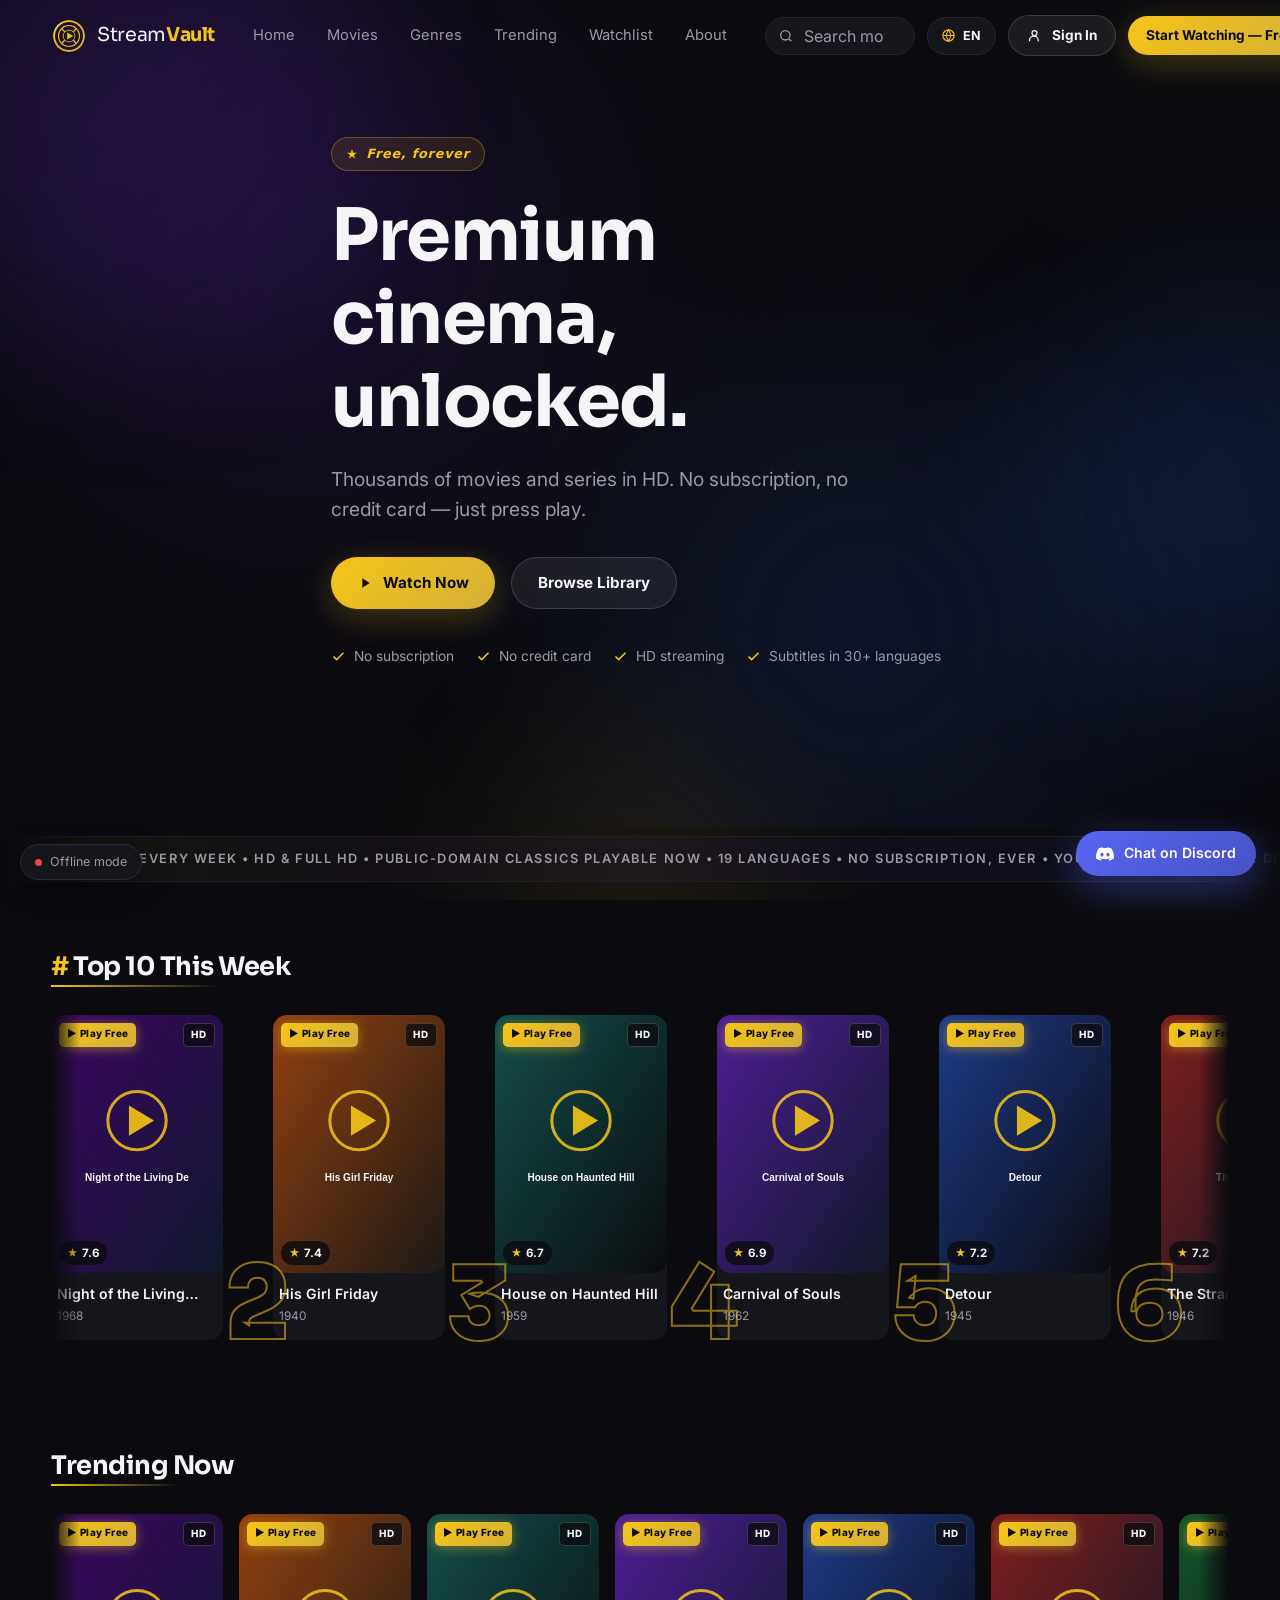
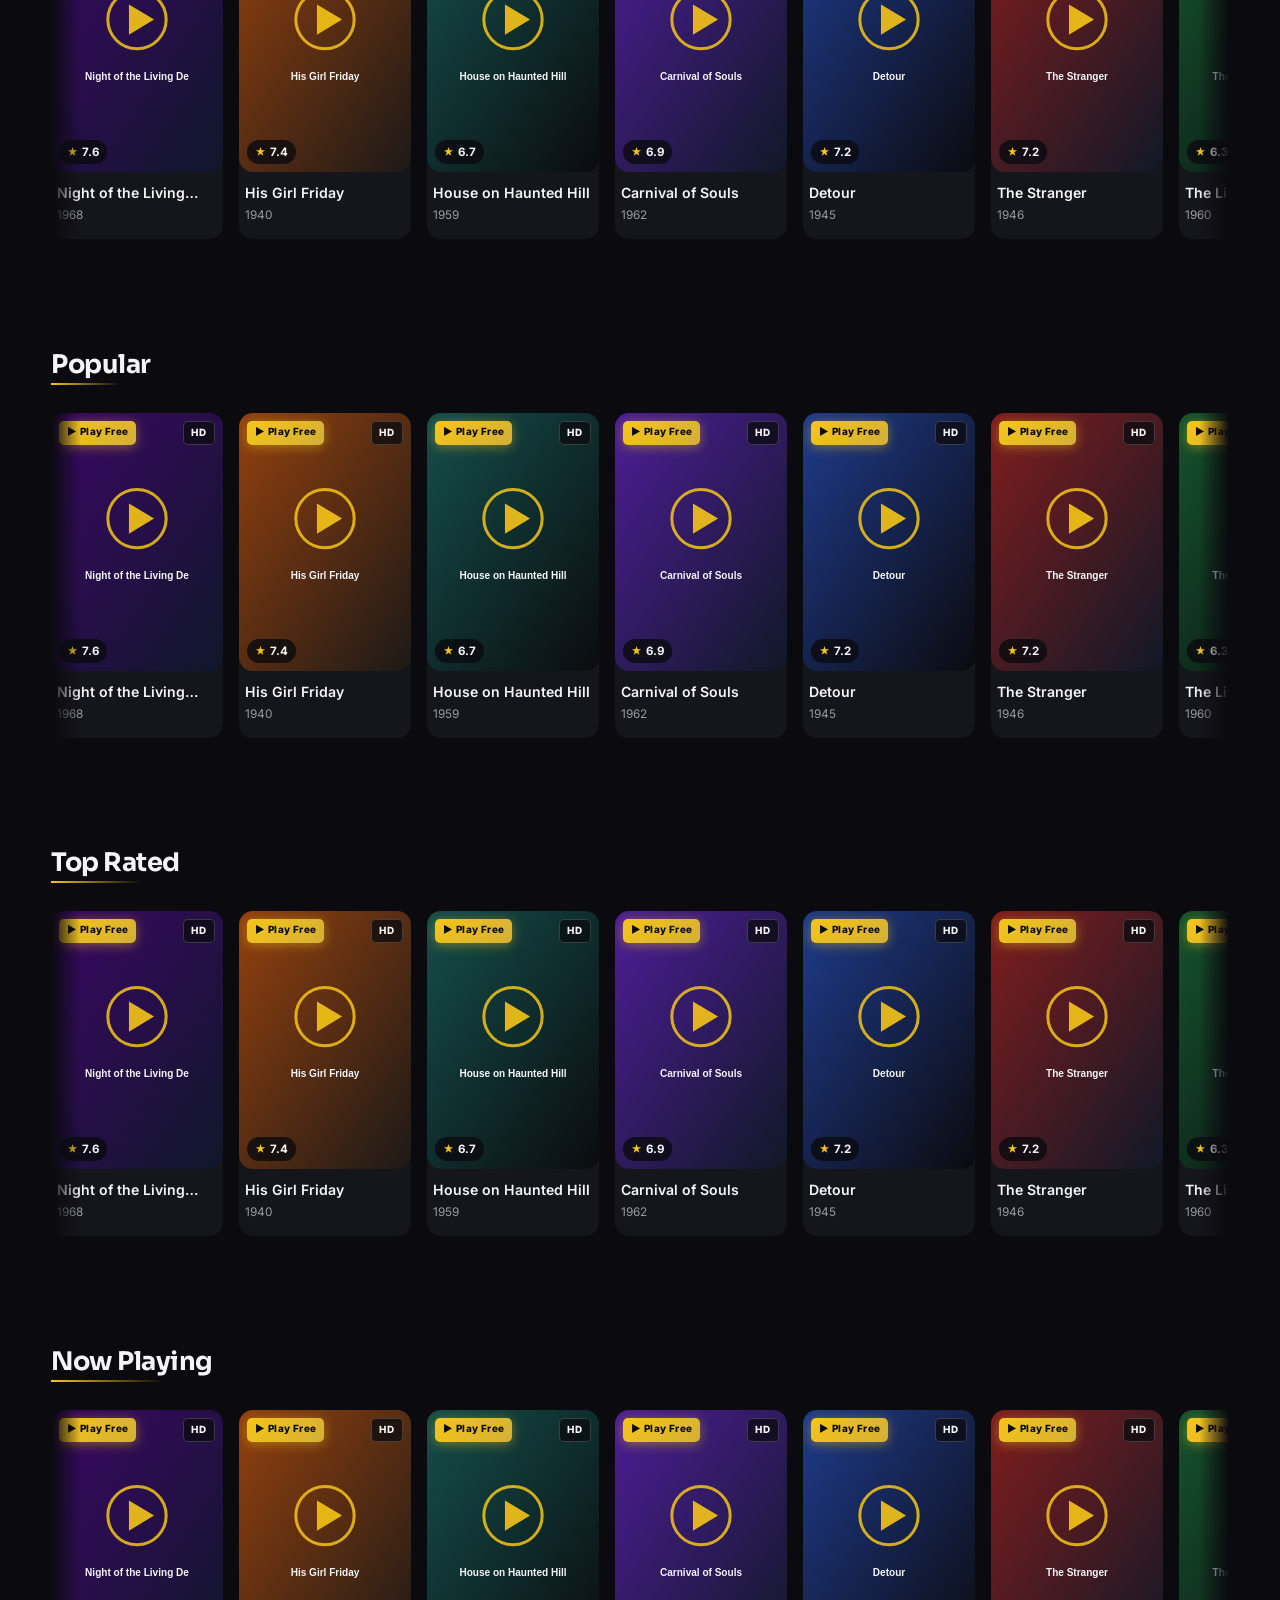
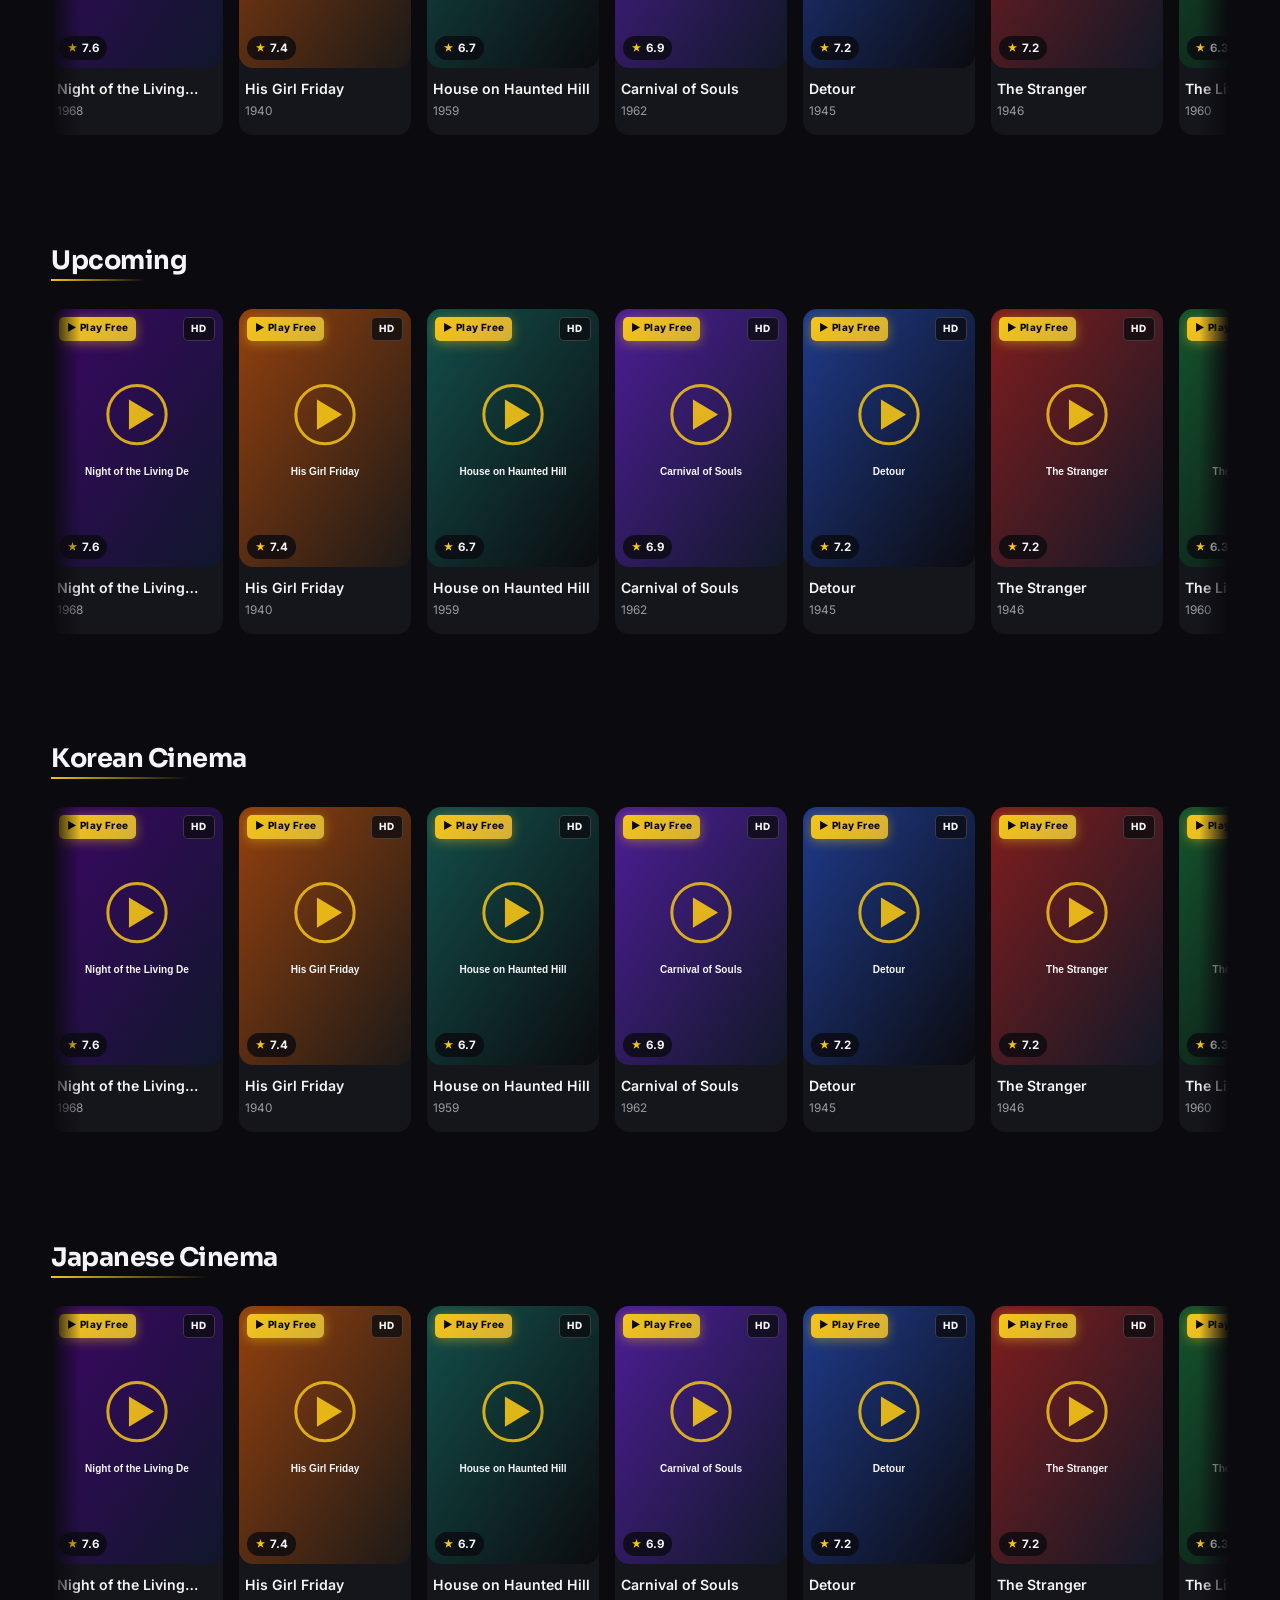
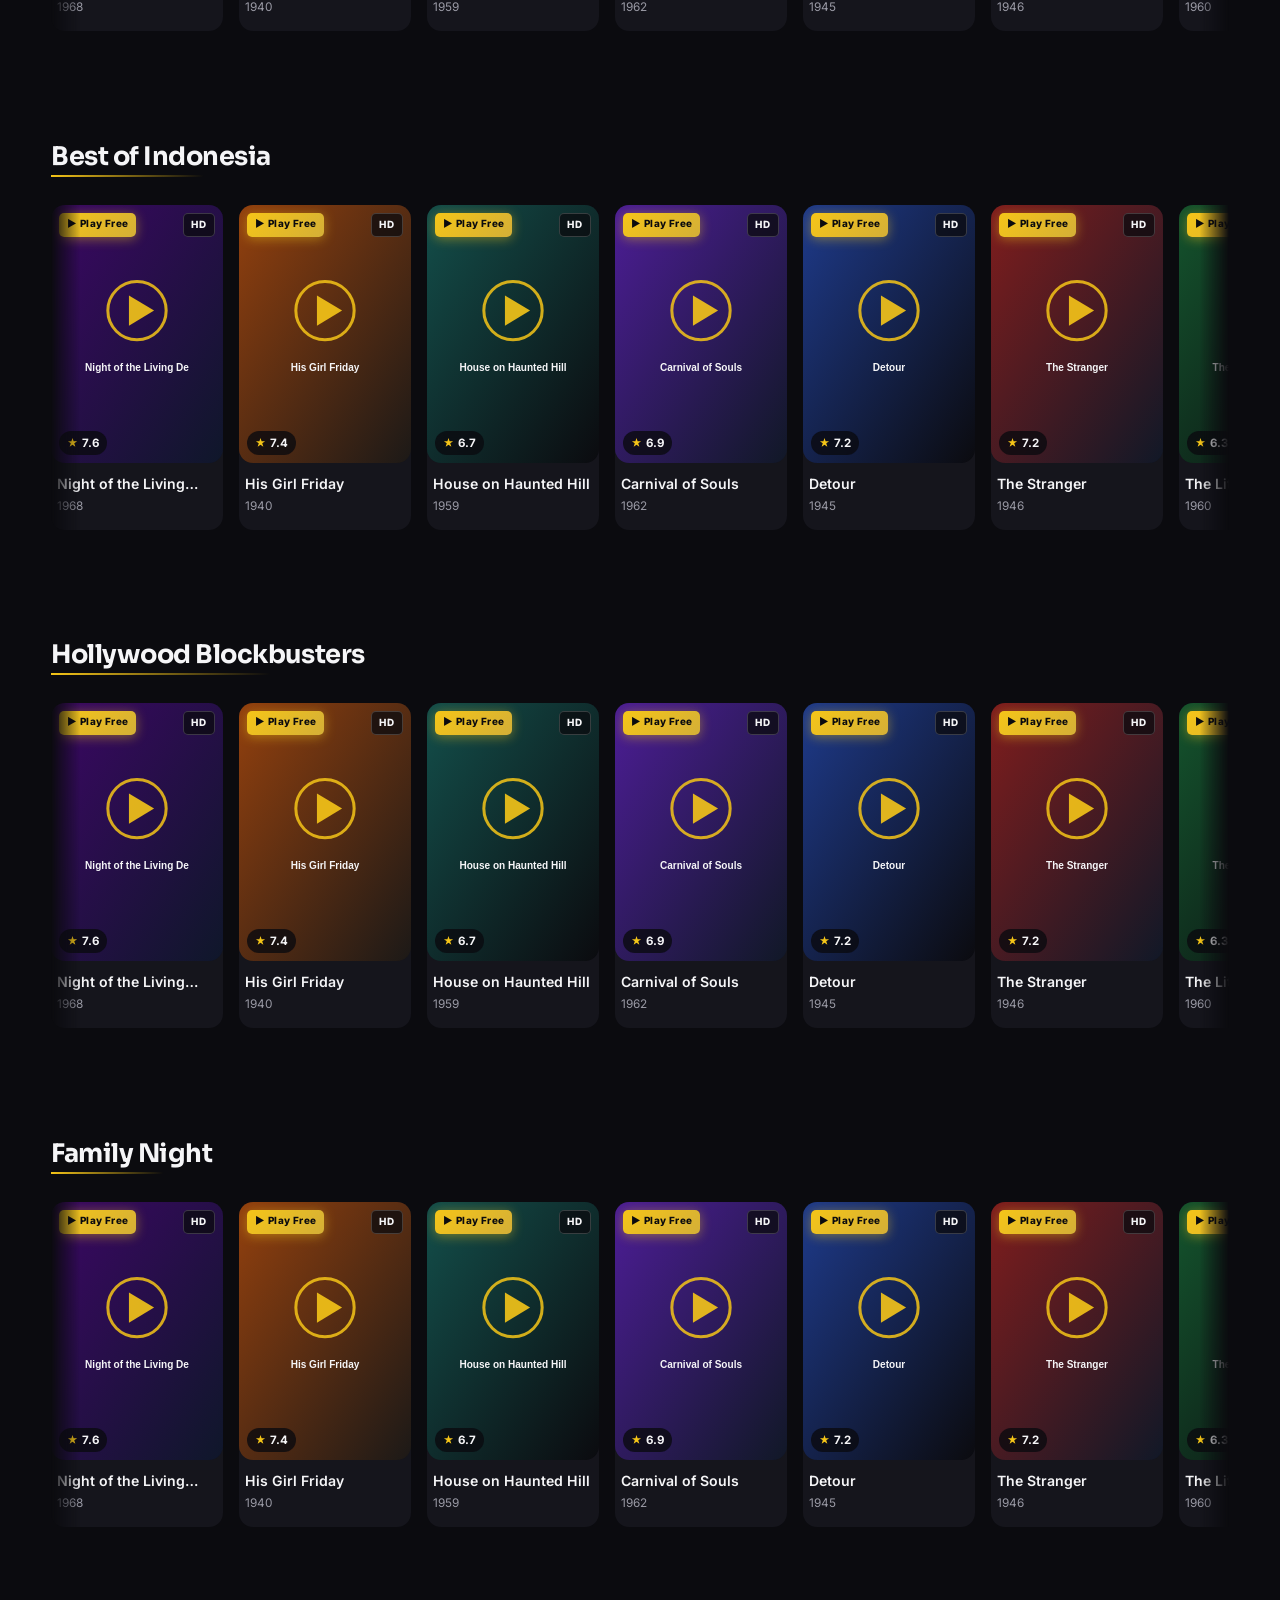
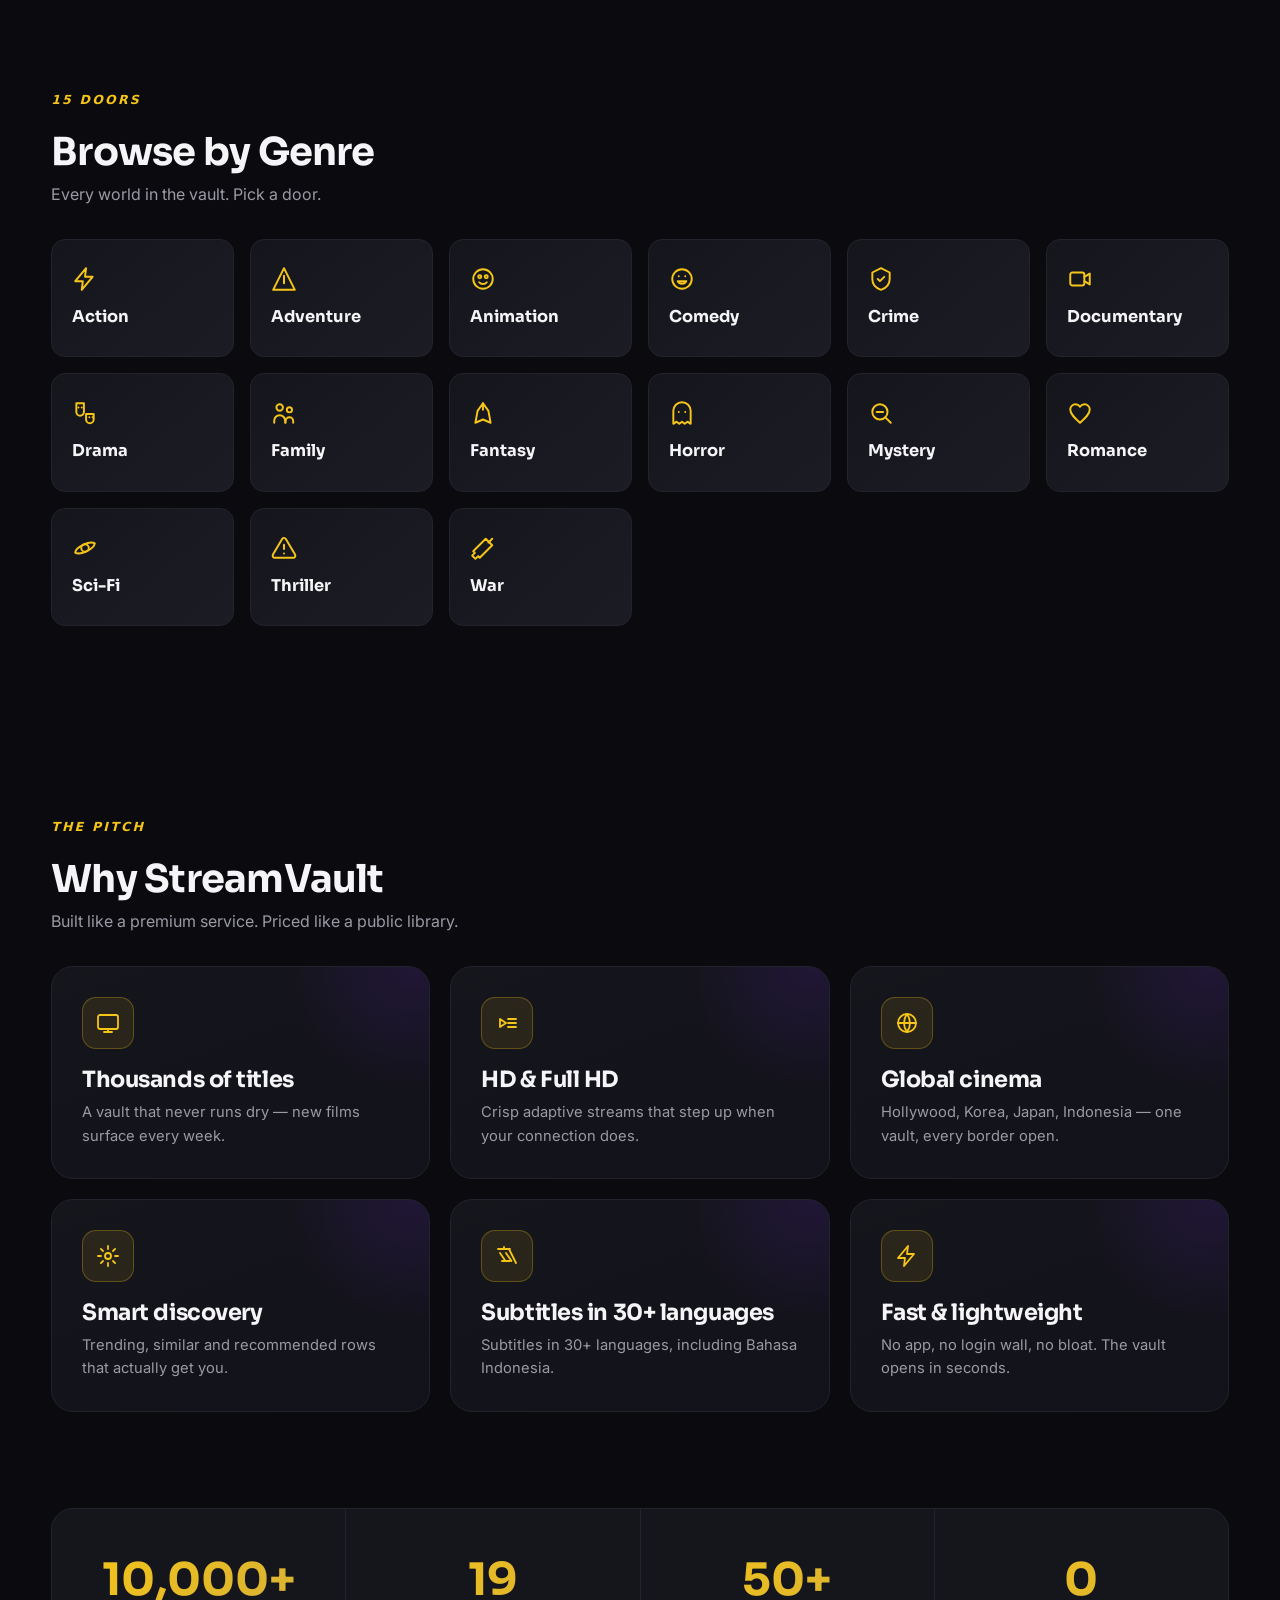
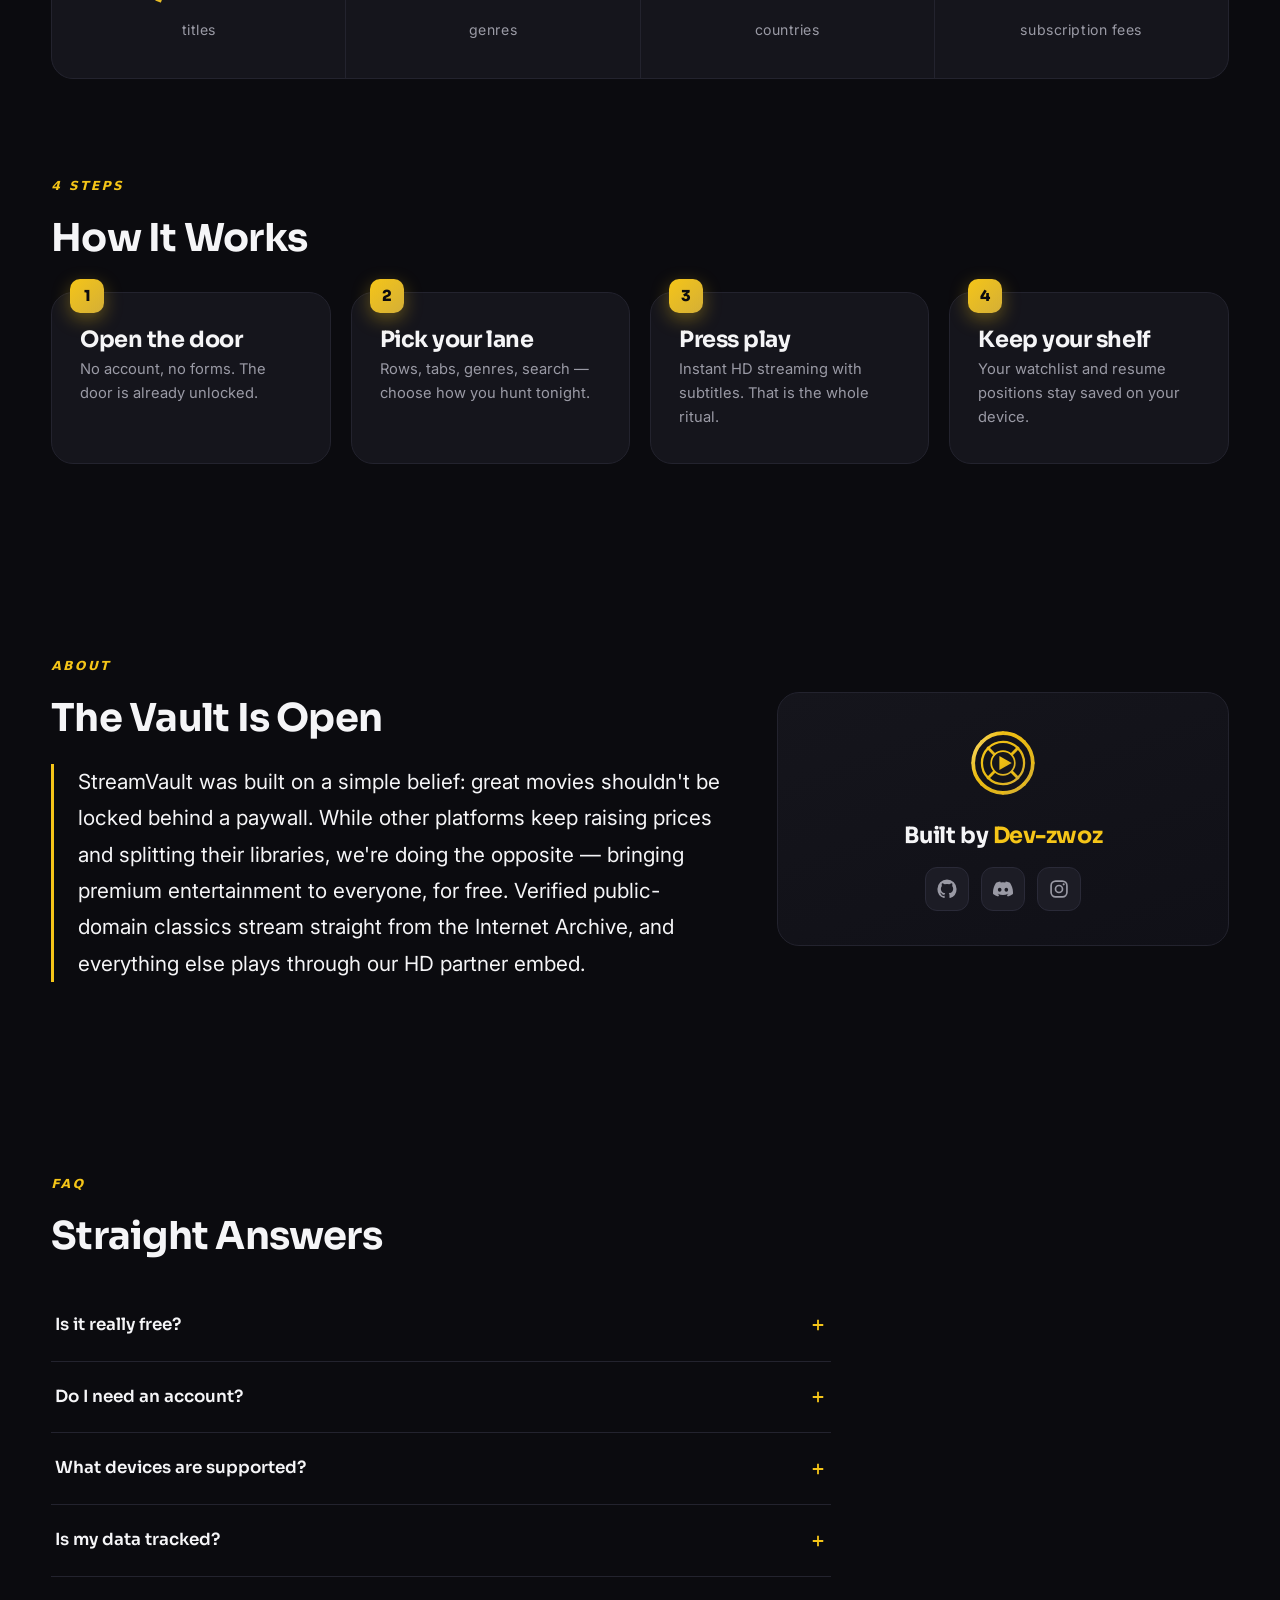
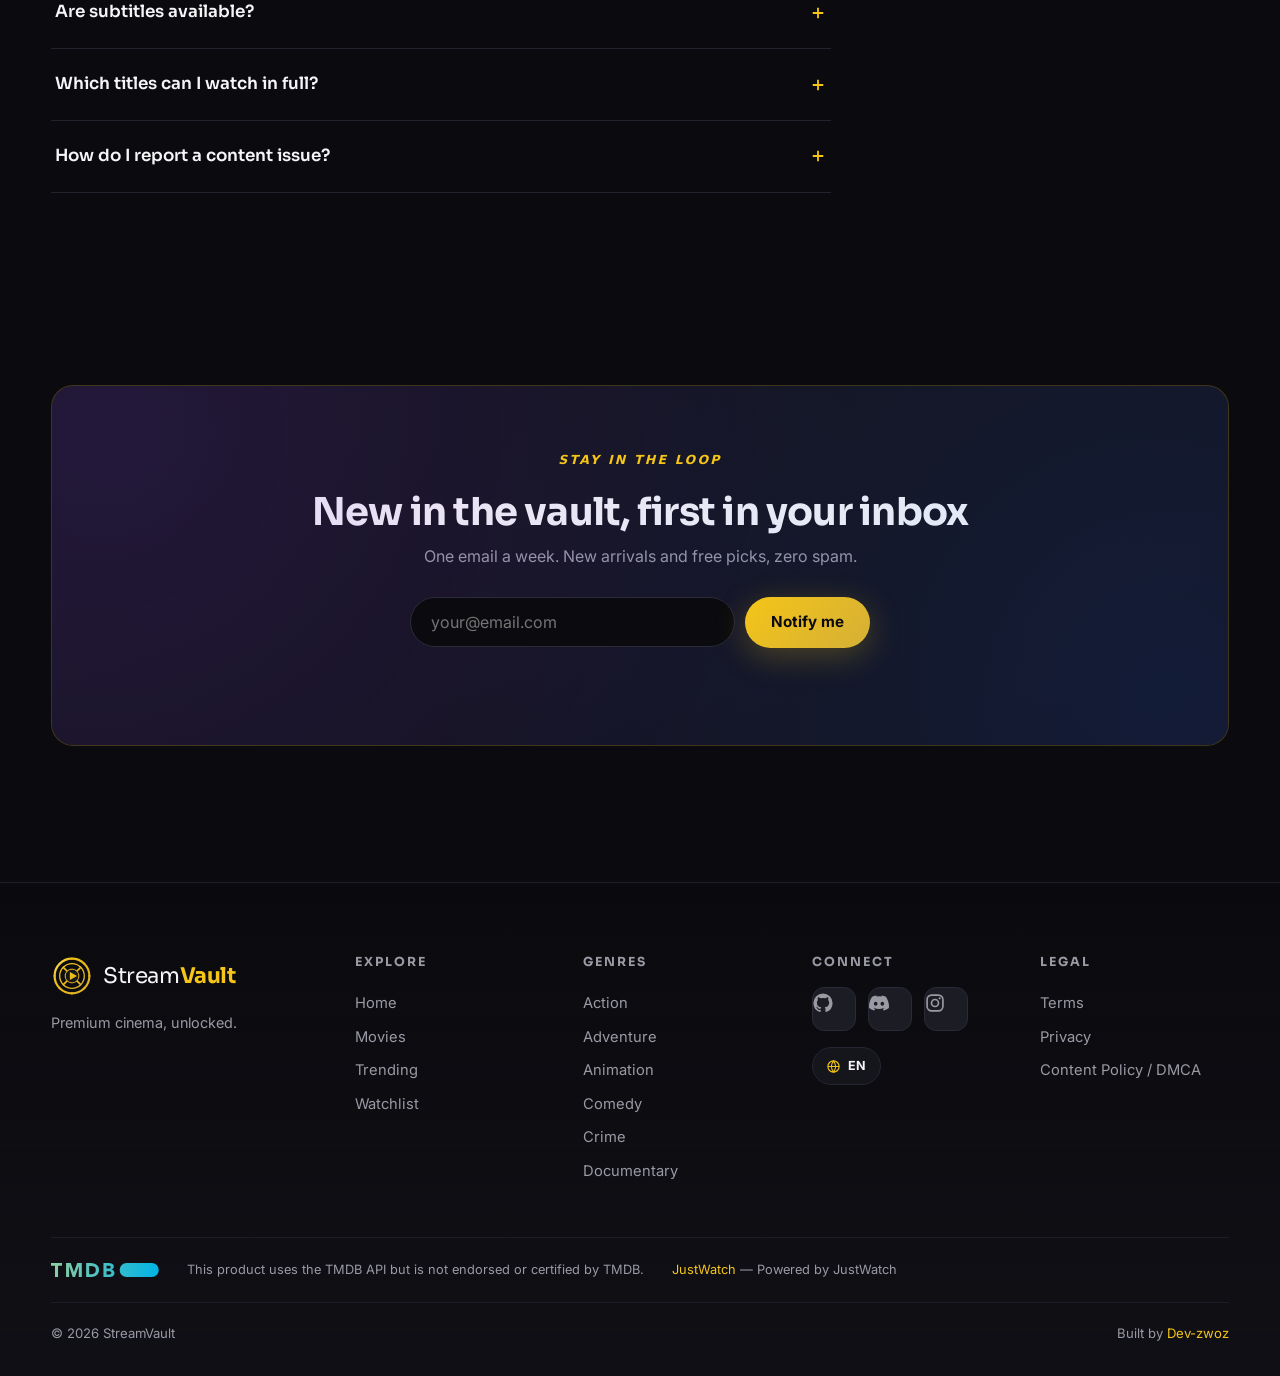
==== commit 12087f52: "Round 6 port: owner console, 19 languages, full library, motion pass, player fixes - js/admin.js: ow" ====
--- a/index.html
+++ b/index.html
@@ -101,6 +101,7 @@
 
   <div id="scroll-progress" aria-hidden="true"></div>
   <div id="cursor-glow" aria-hidden="true"></div>
+  <div class="bg-orbs" aria-hidden="true"><i class="orb orb-a"></i><i class="orb orb-b"></i><i class="orb orb-c"></i></div>
 
   <!-- =============================================== navbar -->
   <header id="navbar">
@@ -112,11 +113,11 @@
     <nav class="nav-links" aria-label="Primary">
       <a href="#home" data-view="home" data-i18n="nav.home">Home</a>
       <a href="#movies" data-view="movies" data-i18n="nav.movies">Movies</a>
-      <a href="#classics" data-scroll="#classics" data-i18n="nav.classics">Free Classics</a>
       <a href="#genres" data-scroll="#genres" data-i18n="nav.genres">Genres</a>
       <a href="#trending" data-scroll="#trending" data-i18n="nav.trending">Trending</a>
       <a href="#watchlist" data-view="watchlist" data-i18n="nav.watchlist">Watchlist</a>
       <a href="#about" data-scroll="#about" data-i18n="nav.about">About</a>
+      <a href="#console" data-view="admin" data-i18n="nav.console" id="nav-console" hidden>Console</a>
     </nav>
 
     <div class="nav-actions">
@@ -125,17 +126,10 @@
         <input class="search-input" id="search-input" type="search" data-i18n-ph="nav.search" placeholder="Search movies…" autocomplete="off" aria-label="Search movies">
         <div class="search-results" id="search-results" role="listbox" aria-label="Search results"></div>
       </div>
-      <div class="lang-toggle" id="lang-toggle" data-lang="en" role="group" aria-label="Language">
-        <div class="lang-pill" aria-hidden="true"></div>
-        <button data-setlang="en" class="active" aria-pressed="true">EN</button>
-        <button data-setlang="id" aria-pressed="false">ID</button>
-      </div>
-      <button class="shield-badge" data-open-settings title="AdShield" aria-label="AdShield settings">
-        <svg viewBox="0 0 24 24" fill="none" stroke="currentColor" stroke-width="2" aria-hidden="true"><path d="M12 2 4 6v6c0 5 3.4 8.5 8 10 4.6-1.5 8-5 8-10V6z"/><path d="m9 12 2 2 4-4"/></svg>
-        <b id="shield-count">0</b>
-      </button>
+      <!-- language menu — 19 packs, coverage shown per language -->
+      <div class="lang-menu-wrap" id="lang-menu-nav"></div>
       <span id="user-area"></span>
-      <button class="btn btn-gold btn-sm btn-shimmer nav-cta" data-scroll="#classics" data-i18n="nav.cta">Start Watching — Free</button>
+      <button class="btn btn-gold btn-sm btn-shimmer nav-cta" data-view="movies" data-i18n="nav.cta">Start Watching — Free</button>
     </div>
   </header>
 
@@ -156,7 +150,7 @@
         <div class="container hero-inner">
           <span class="hero-kicker">
             <svg width="12" height="12" viewBox="0 0 24 24" fill="currentColor" aria-hidden="true"><path d="M12 2l2.4 7.4H22l-6.2 4.5 2.4 7.4-6.2-4.6-6.2 4.6 2.4-7.4L2 9.4h7.6z"/></svg>
-            Free, forever
+            <i data-i18n="hero.kicker">Free, forever</i>
           </span>
           <h1 class="hero-title" id="hero-title" data-i18n-title>Premium cinema, unlocked.</h1>
           <p class="hero-sub" data-i18n="hero.sub">Thousands of movies in HD. No subscription, no credit card — just press play. Your vault of endless movies is open.</p>
@@ -171,7 +165,7 @@
             <span><svg viewBox="0 0 24 24" fill="none" stroke="currentColor" stroke-width="2.4" aria-hidden="true"><path d="M20 6 9 17l-5-5"/></svg><i data-i18n="hero.badge1">No subscription</i></span>
             <span><svg viewBox="0 0 24 24" fill="none" stroke="currentColor" stroke-width="2.4" aria-hidden="true"><path d="M20 6 9 17l-5-5"/></svg><i data-i18n="hero.badge2">No credit card</i></span>
             <span><svg viewBox="0 0 24 24" fill="none" stroke="currentColor" stroke-width="2.4" aria-hidden="true"><path d="M20 6 9 17l-5-5"/></svg><i data-i18n="hero.badge3">HD streaming</i></span>
-            <span><svg viewBox="0 0 24 24" fill="none" stroke="currentColor" stroke-width="2.4" aria-hidden="true"><path d="M20 6 9 17l-5-5"/></svg><i data-i18n="hero.badge4">Bahasa Indonesia subtitles</i></span>
+            <span><svg viewBox="0 0 24 24" fill="none" stroke="currentColor" stroke-width="2.4" aria-hidden="true"><path d="M20 6 9 17l-5-5"/></svg><i data-i18n="hero.badge4">Subtitles in 30+ languages</i></span>
           </div>
         </div>
         <div class="hero-meta">
@@ -179,6 +173,14 @@
           <div class="hero-dots" id="hero-dots" role="tablist" aria-label="Featured movie selector"></div>
         </div>
       </section>
+
+      <!-- ticker marquee -->
+      <div class="ticker" aria-hidden="true">
+        <div class="ticker-track">
+          <span class="ticker-chunk" data-i18n="ticker.items">New films every week • HD &amp; Full HD • Public-domain classics playable now • 19 languages • No subscription, ever • Your list stays on your device</span>
+          <span class="ticker-chunk" data-i18n="ticker.items">New films every week • HD &amp; Full HD • Public-domain classics playable now • 19 languages • No subscription, ever • Your list stays on your device</span>
+        </div>
+      </div>
 
       <!-- top 10 -->
       <section class="row-section container reveal" id="top10">
@@ -190,12 +192,6 @@
       <section class="row-section container reveal" id="trending">
         <div class="row-head"><h2 data-i18n="row.trending">Trending Now</h2></div>
         <div class="carousel-wrap"><div class="carousel" id="row-trending" data-row></div></div>
-      </section>
-
-      <!-- free classics -->
-      <section class="row-section container reveal" id="classics">
-        <div class="row-head"><h2><span class="gold">▶</span>&nbsp;<span data-i18n="row.classics">Free Classics — Playable Now</span></h2></div>
-        <div class="carousel-wrap"><div class="carousel" id="row-classics" data-row></div></div>
       </section>
 
       <!-- catalogue rows -->
@@ -212,7 +208,7 @@
       <!-- genres -->
       <section class="container reveal" id="genres">
         <div class="section-head">
-          <span class="eyebrow">15 doors</span>
+          <span class="eyebrow"><i data-i18n="eyebrow.doors">15 doors</i></span>
           <h2 data-i18n="genres.title">Browse by Genre</h2>
           <p data-i18n="genres.sub">Fifteen worlds. Pick a door.</p>
         </div>
@@ -222,7 +218,7 @@
       <!-- why -->
       <section class="container reveal" id="why">
         <div class="section-head">
-          <span class="eyebrow">The pitch</span>
+          <span class="eyebrow"><i data-i18n="eyebrow.pitch">The pitch</i></span>
           <h2 data-i18n="why.title">Why StreamVault</h2>
           <p data-i18n="why.sub">Built like a premium service. Priced like a public library.</p>
         </div>
@@ -242,13 +238,14 @@
       <!-- how it works -->
       <section class="container reveal" id="how">
         <div class="section-head">
-          <span class="eyebrow">3 steps</span>
+          <span class="eyebrow"><i data-i18n="eyebrow.steps">4 steps</i></span>
           <h2 data-i18n="how.title">How It Works</h2>
         </div>
         <div class="steps">
-          <div class="step reveal-child"><h3 data-i18n="how.1t">Open the vault</h3><p data-i18n="how.1d">No account, no forms. The door is already unlocked.</p></div>
-          <div class="step reveal-child"><h3 data-i18n="how.2t">Pick a movie</h3><p data-i18n="how.2d">Browse rows, genres and search until something stares back.</p></div>
-          <div class="step reveal-child"><h3 data-i18n="how.3t">Press play</h3><p data-i18n="how.3d">Instant HD streaming with subtitles. That is the whole ritual.</p></div>
+          <div class="step reveal-child"><span class="step-no" aria-hidden="true">1</span><h3 data-i18n="how.1t">Open the door</h3><p data-i18n="how.1d">No account, no forms. The door is already unlocked.</p></div>
+          <div class="step reveal-child"><span class="step-no" aria-hidden="true">2</span><h3 data-i18n="how.2t">Pick your lane</h3><p data-i18n="how.2d">Rows, tabs, genres, search — choose how you hunt tonight.</p></div>
+          <div class="step reveal-child"><span class="step-no" aria-hidden="true">3</span><h3 data-i18n="how.3t">Press play</h3><p data-i18n="how.3d">Instant HD streaming with subtitles. That is the whole ritual.</p></div>
+          <div class="step reveal-child"><span class="step-no" aria-hidden="true">4</span><h3 data-i18n="how.4t">Keep your shelf</h3><p data-i18n="how.4d">Your watchlist and resume positions stay saved on your device.</p></div>
         </div>
       </section>
 
@@ -256,7 +253,7 @@
       <section class="container reveal" id="about">
         <div class="about-wrap">
           <div>
-            <span class="eyebrow">About</span>
+            <span class="eyebrow"><i data-i18n="eyebrow.about">About</i></span>
             <h2 data-i18n="about.title">The Vault Is Open</h2>
             <blockquote style="margin-top:24px" data-i18n="about.body">StreamVault was built on a simple belief: great movies shouldn't be locked behind a paywall. While other platforms keep raising prices and splitting their libraries, we're doing the opposite — bringing premium entertainment to everyone, for free. Supported by light, non-intrusive advertising so the movies stay free for everyone.</blockquote>
           </div>
@@ -271,7 +268,7 @@
       <!-- FAQ -->
       <section class="container reveal" id="faq">
         <div class="section-head">
-          <span class="eyebrow">FAQ</span>
+          <span class="eyebrow"><i data-i18n="eyebrow.faq">FAQ</i></span>
           <h2 data-i18n="faq.title">Straight Answers</h2>
         </div>
         <div class="faq-list" id="faq-list"></div>
@@ -280,8 +277,9 @@
       <!-- newsletter -->
       <section class="container reveal" id="newsletter">
         <div class="news-card">
+          <span class="eyebrow"><i data-i18n="eyebrow.news">Stay in the loop</i></span>
           <h2 data-i18n="news.title">New in the vault, first in your inbox</h2>
-          <p class="muted" style="margin-top:10px" data-i18n="news.sub">One email a week. New free classics, zero spam.</p>
+          <p class="muted" style="margin-top:10px" data-i18n="news.sub">One email a week. New arrivals and free picks, zero spam.</p>
           <form class="news-form" id="news-form" novalidate>
             <input type="email" id="news-email" data-i18n-ph="news.placeholder" placeholder="your@email.com" required aria-label="Email address">
             <button class="btn btn-gold" type="submit"><span data-i18n="news.cta">Notify me</span></button>
@@ -295,20 +293,44 @@
     <div class="view" id="view-movies">
       <section class="container" style="padding-top:calc(var(--nav-h) + 40px)">
         <div class="section-head">
-          <span class="eyebrow">Library</span>
+          <span class="eyebrow"><i data-i18n="eyebrow.library">Library</i></span>
           <h2 data-i18n="movies.title">The Library</h2>
           <p data-i18n="movies.sub">Every title in the vault — filter, sort, dig deep.</p>
         </div>
+        <div class="lib-tabs" id="lib-tabs" role="tablist" aria-label="Library type">
+          <button role="tab" aria-selected="true" class="active" data-tab="all" data-i18n="lib.tab.all">All</button>
+          <button role="tab" aria-selected="false" data-tab="movie" data-i18n="lib.tab.movie">Movies</button>
+          <button role="tab" aria-selected="false" data-tab="tv" data-i18n="lib.tab.tv">TV Shows</button>
+          <button role="tab" aria-selected="false" data-tab="anime" data-i18n="lib.tab.anime">Anime</button>
+          <span class="lib-pill" aria-hidden="true"></span>
+        </div>
         <div class="filter-bar">
           <select id="f-genre" aria-label="Genre filter"></select>
-          <select id="f-year" aria-label="Year filter"></select>
+          <select id="f-cert" aria-label="Age rating filter">
+            <option value="" data-i18n="movies.filter.certAny">Any rating</option>
+            <option value="G">G</option><option value="PG">PG</option><option value="PG-13">PG-13</option>
+            <option value="R">R</option><option value="NC-17">NC-17</option>
+          </select>
+          <select id="f-lang" aria-label="Language filter"></select>
+          <select id="f-score" aria-label="Minimum score filter">
+            <option value="" data-i18n="movies.filter.scoreAny">Any score</option>
+            <option value="5">5+</option><option value="6">6+</option><option value="7">7+</option>
+            <option value="8">8+</option><option value="9">9+</option>
+          </select>
+          <select id="f-year-from" aria-label="Year range start"></select>
+          <select id="f-year-to" aria-label="Year range end"></select>
           <select id="f-sort" aria-label="Sort order">
             <option value="popularity.desc" data-i18n="movies.sort.popularity">Popularity</option>
             <option value="vote_average.desc" data-i18n="movies.sort.rating">Rating</option>
             <option value="primary_release_date.desc" data-i18n="movies.sort.newest">Newest</option>
+            <option value="primary_release_date.asc" data-i18n="movies.sort.oldest">Oldest</option>
             <option value="original_title.asc" data-i18n="movies.sort.az">A–Z</option>
+            <option value="vote_count.desc" data-i18n="movies.sort.votes">Most voted</option>
+            <option value="revenue.desc" data-i18n="movies.sort.revenue">Revenue</option>
           </select>
           <label class="filter-check"><input type="checkbox" id="f-playable"><span data-i18n="movies.filter.playable">Playable now</span></label>
+          <button class="btn btn-ghost btn-sm" id="f-reset" data-i18n="movies.reset">Reset</button>
+          <span class="result-count muted" id="result-count" aria-live="polite"></span>
         </div>
         <div class="movie-grid" id="movie-grid"></div>
         <div class="grid-more"><button class="btn btn-ghost" id="load-more"><span data-i18n="movies.load">Load more</span></button></div>
@@ -317,12 +339,28 @@
 
     <!-- =============================================== AUTH VIEW -->
     <div class="view" id="view-auth" data-mode="signin"></div>
+
+    <!-- =============================================== ADMIN (owner) VIEW -->
+    <div class="view" id="view-admin">
+      <section class="container admin-wrap" style="padding-top:calc(var(--nav-h) + 40px)">
+        <div class="section-head">
+          <span class="eyebrow"><i data-i18n="nav.console">Console</i></span>
+          <h2 data-i18n="admin.title">Owner Console</h2>
+          <p data-i18n="admin.sub">Every account on this vault — full oversight, one switch away.</p>
+        </div>
+        <div class="admin-denied" id="admin-denied" hidden>
+          <p data-i18n="admin.ownerOnly">Owner access only.</p>
+          <button class="btn btn-gold" data-goto="auth"><span data-i18n="auth.signin">Sign In</span></button>
+        </div>
+        <div id="admin-panel" hidden></div>
+      </section>
+    </div>
 
     <!-- =============================================== WATCHLIST VIEW -->
     <div class="view" id="view-watchlist">
       <section class="container" style="padding-top:calc(var(--nav-h) + 40px)">
         <div class="section-head">
-          <span class="eyebrow">Saved</span>
+          <span class="eyebrow"><i data-i18n="eyebrow.saved">Saved</i></span>
           <h2 data-i18n="watchlist.title">Your Watchlist</h2>
           <p data-i18n="watchlist.sub">Saved locally in this browser — no account needed.</p>
         </div>
@@ -359,7 +397,6 @@
           <h4 data-i18n="footer.explore">Explore</h4>
           <a href="#home" data-view="home" data-i18n="nav.home">Home</a>
           <a href="#movies" data-view="movies" data-i18n="nav.movies">Movies</a>
-          <a href="#classics" data-scroll="#classics" data-i18n="nav.classics">Free Classics</a>
           <a href="#trending" data-scroll="#trending" data-i18n="nav.trending">Trending</a>
           <a href="#watchlist" data-view="watchlist" data-i18n="nav.watchlist">Watchlist</a>
         </div>
@@ -369,11 +406,7 @@
         <div class="footer-col">
           <h4 data-i18n="footer.connect">Connect</h4>
           <div class="social-row" data-socials style="margin-bottom:16px"></div>
-          <div class="lang-toggle" data-lang="en" role="group" aria-label="Language" style="width:max-content">
-            <div class="lang-pill" aria-hidden="true"></div>
-            <button data-setlang="en" class="active">EN</button>
-            <button data-setlang="id">ID</button>
-          </div>
+          <div class="lang-menu-wrap" id="lang-menu-foot"></div>
         </div>
         <div class="footer-col">
           <h4 data-i18n="footer.legal">Legal</h4>
@@ -387,6 +420,7 @@
         <svg class="tmdb-logo" viewBox="0 0 273.42 35.52" aria-label="TMDB"><defs><linearGradient id="tmdbGrad" x2="273.42" gradientUnits="userSpaceOnUse"><stop offset="0" stop-color="#90cea1"/><stop offset=".56" stop-color="#3cbec9"/><stop offset="1" stop-color="#00b3e5"/></linearGradient></defs><path fill="url(#tmdbGrad)" d="M191.85,35.37h63.9A17.67,17.67,0,0,0,273.42,17.7h0A17.67,17.67,0,0,0,255.75,0h-63.9A17.67,17.67,0,0,0,174.18,17.7h0A17.67,17.67,0,0,0,191.85,35.37ZM10.1,35.42h7.8V6.92H28V0H0v6.9H10.1Zm28.1,0H46V8.25h.1L55.05,35.4h6L70.3,8.25h.1V35.4h7.8V0H66.45l-8.2,23.1h-.1L50,0H38.2ZM89.14.12h11.7a33.56,33.56,0,0,1,8.08,1,18.52,18.52,0,0,1,6.67,3.08,15.09,15.09,0,0,1,4.53,5.52,18.5,18.5,0,0,1,1.67,8.25,16.91,16.91,0,0,1-1.62,7.58,16.3,16.3,0,0,1-4.38,5.5,19.24,19.24,0,0,1-6.35,3.37,24.53,24.53,0,0,1-7.55,1.15H89.14Zm7.8,28.2h4a21.66,21.66,0,0,0,5-.55,10.58,10.58,0,0,0,4-1.83,8.73,8.73,0,0,0,2.67-3.34,11.9,11.9,0,0,0,1-5.08,9.87,9.87,0,0,0-1-4.52,9.17,9.17,0,0,0-2.62-3.18A11.61,11.61,0,0,0,106,8a17.06,17.06,0,0,0-4.68-.63h-4.6ZM133.09.12h13.2a32.87,32.87,0,0,1,4.63.33,12.66,12.66,0,0,1,4.17,1.3,7.94,7.94,0,0,1,3,2.72,8.34,8.34,0,0,1,1.15,4.65,7.48,7.48,0,0,1-1.67,5,9.13,9.13,0,0,1-4.43,2.82V17a10.28,10.28,0,0,1,3.18,1,8.51,8.51,0,0,1,2.45,1.85,7.79,7.79,0,0,1,1.57,2.62,9.16,9.16,0,0,1,.55,3.2,8.52,8.52,0,0,1-1.2,4.68,9.32,9.32,0,0,1-3.1,3A13.38,13.38,0,0,1,152.32,35a22.5,22.5,0,0,1-4.73.5h-14.5Zm7.8,14.15h5.65a7.65,7.65,0,0,0,1.78-.2,4.78,4.78,0,0,0,1.57-.65,3.43,3.43,0,0,0,1.13-1.2,3.63,3.63,0,0,0,.42-1.8,3.3,3.3,0,0,0-.47-1.82,3.42,3.42,0,0,0-1.23-1.13,5.77,5.77,0,0,0-1.7-.58,10.79,10.79,0,0,0-1.85-.17h-5.3Zm0,14.65h7a8.91,8.91,0,0,0,1.83-.2,4.78,4.78,0,0,0,1.67-.7,3.94,3.94,0,0,0,1.23-1.3,3.71,3.71,0,0,0,.47-1.95,3.22,3.22,0,0,0-.62-2.05,4,4,0,0,0-1.58-1.2,8.28,8.28,0,0,0-2-.55,15.85,15.85,0,0,0-2.05-.15h-5.9Z"/></svg>
         <span data-i18n="footer.tmdb">This product uses the TMDB API but is not endorsed or certified by TMDB.</span>
         <span><span class="gold">JustWatch</span> — <span data-i18n="modal.justwatch">Powered by JustWatch</span></span>
+        <span class="vidrift-credit" id="footer-vidrift-credit"></span>
       </div>
 
       <div class="footer-bottom">
@@ -419,6 +453,7 @@
           <span><kbd>F</kbd> fullscreen</span><span><kbd>M</kbd> mute</span><span><kbd>Esc</kbd> close</span>
         </div>
         <span id="player-source" class="muted"></span>
+        <span class="player-credit" id="player-credit"></span>
       </div>
     </div>
   </div>
--- a/styles/components.css
+++ b/styles/components.css
@@ -103,21 +103,6 @@
 .search-empty { padding: 18px; color: var(--muted); font-size: .88rem; text-align: center; }
 
 /* language toggle */
-.lang-toggle {
-  position: relative; display: flex; background: var(--surface);
-  border: 1px solid #262633; border-radius: 999px; padding: 3px;
-}
-.lang-toggle button {
-  position: relative; z-index: 1; padding: 4px 12px; font-size: .8rem; font-weight: 600;
-  color: var(--muted); border-radius: 999px; transition: color var(--dur) var(--ease);
-}
-.lang-toggle button.active { color: #0B0B0F; }
-.lang-pill {
-  position: absolute; top: 3px; bottom: 3px; width: calc(50% - 3px);
-  background: linear-gradient(135deg, var(--gold), var(--gold-deep));
-  border-radius: 999px; transition: transform var(--dur) var(--ease);
-}
-.lang-toggle[data-lang="id"] .lang-pill { transform: translateX(100%); }
 
 /* buttons */
 .btn {
@@ -457,18 +442,13 @@
 .stat span { color: var(--muted); font-size: .88rem; letter-spacing: .04em; }
 
 /* ------------------------------------------------------------------ how it works */
-.steps { display: grid; gap: 20px; grid-template-columns: repeat(auto-fit, minmax(250px, 1fr)); counter-reset: step; }
+.steps { display: grid; gap: 20px; grid-template-columns: repeat(auto-fit, minmax(250px, 1fr)); }
 .step {
   position: relative; padding: 34px 28px; border-radius: var(--radius-lg);
   background: var(--surface); border: 1px solid #23232e;
-}
-.step::before {
-  counter-increment: step; content: '0' counter(step);
-  font-family: var(--font-head); font-size: 3rem; font-weight: 800;
-  background: linear-gradient(180deg, rgba(245,197,24,.5), transparent);
-  -webkit-background-clip: text; background-clip: text; -webkit-text-fill-color: transparent;
-  display: block; margin-bottom: 8px; line-height: 1;
-}
+  transition: transform var(--dur) var(--ease), border-color var(--dur-fast), box-shadow var(--dur) var(--ease);
+}
+.step:hover { transform: translateY(-5px); border-color: rgba(245,197,24,.35); box-shadow: 0 18px 40px rgba(0,0,0,.4); }
 .step h3 { margin-bottom: 6px; }
 .step p { color: var(--muted); font-size: .92rem; }
 
@@ -804,7 +784,6 @@
   .modal-body { margin-top: -70px; }
 }
 @media (max-width: 640px) {
-  .shield-badge { display: none; }
   .user-signin span { display: none; }
   .search-input { width: 40px; padding-left: 38px; color: transparent; }
   .search-input:focus { width: min(230px, 56vw); color: var(--text); }
@@ -838,32 +817,41 @@
   text-shadow: 0 10px 44px rgba(245, 197, 24, .45);
 }
 
-/* ------------------------------------------------------------------ shield badge */
-.shield-badge {
-  display: inline-flex; align-items: center; gap: 6px;
-  height: 38px; padding: 0 12px; border-radius: 999px;
-  background: var(--surface); border: 1px solid #262633; color: var(--muted);
-  font-size: .78rem; transition: border-color var(--dur-fast), color var(--dur-fast), box-shadow var(--dur) var(--ease);
-}
-.shield-badge svg { width: 15px; height: 15px; color: var(--gold); }
-.shield-badge b { color: var(--text); font-weight: 700; }
-.shield-badge:hover { border-color: var(--gold); box-shadow: 0 0 18px rgba(245,197,24,.18); }
-
-/* ------------------------------------------------------------------ user area */
+/* ------------------------------------------------------------------ user area (premium) */
 #user-area { display: inline-flex; }
 .user-menu-wrap { position: relative; }
+.user-avatar-btn {
+  position: relative; display: grid; place-items: center; padding: 0;
+  background: none; border: 0; cursor: pointer; border-radius: 12px;
+}
+/* One brand gradient for EVERY avatar — fixed square, clean ring, no per-name hues */
 .user-avatar {
-  width: 38px; height: 38px; border-radius: 50%;
+  width: 38px; height: 38px; border-radius: 11px;
   display: grid; place-items: center;
-  background: linear-gradient(135deg, hsl(var(--hue, 46) 78% 55%), hsl(calc(var(--hue, 46) + 40) 70% 42%));
+  background: linear-gradient(135deg, #F5C518 0%, #E8B912 45%, #D4AF37 100%);
   color: #0B0B0F; font-family: var(--font-head); font-weight: 800; font-size: .95rem;
-  border: 2px solid rgba(245,197,24,.35);
-  transition: transform var(--dur-fast) var(--ease), box-shadow var(--dur) var(--ease), border-color var(--dur-fast);
-}
-.user-avatar:hover { transform: scale(1.08); border-color: var(--gold); box-shadow: 0 0 22px rgba(245,197,24,.35); }
-.user-avatar.sm { width: 34px; height: 34px; font-size: .85rem; }
+  box-shadow:
+    0 0 0 2px #0B0B0F,
+    0 0 0 3.5px rgba(245,197,24,.55),
+    0 6px 18px rgba(245,197,24,.22);
+  transition: transform var(--dur-fast) var(--ease), box-shadow var(--dur) var(--ease);
+}
+.user-avatar:hover {
+  transform: translateY(-1px) scale(1.06);
+  box-shadow:
+    0 0 0 2px #0B0B0F,
+    0 0 0 3.5px rgba(245,197,24,.9),
+    0 8px 26px rgba(245,197,24,.4);
+}
+.user-avatar .ua-letter { line-height: 1; }
+.user-avatar.um-avatar { width: 48px; height: 48px; font-size: 1.2rem; border-radius: 13px; }
+.user-avatar-btn .notice-dot {
+  position: absolute; top: -2px; inset-inline-end: -2px;
+  width: 11px; height: 11px; border-radius: 50%;
+  background: var(--danger); border: 2px solid var(--bg);
+}
 .user-menu {
-  position: absolute; right: 0; top: calc(100% + 12px); width: 240px;
+  position: absolute; inset-inline-end: 0; top: calc(100% + 12px); width: 264px;
   background: var(--surface); border: 1px solid #262633; border-radius: var(--radius);
   box-shadow: 0 24px 64px rgba(0,0,0,.6); padding: 8px; z-index: 110;
   opacity: 0; transform: translateY(-8px) scale(.97); pointer-events: none;
@@ -871,9 +859,25 @@
   transition: opacity var(--dur-fast) var(--ease), transform var(--dur-fast) var(--ease);
 }
 .user-menu-wrap.open .user-menu { opacity: 1; transform: none; pointer-events: auto; }
-.um-head { display: flex; align-items: center; gap: 12px; padding: 10px 12px 14px; border-bottom: 1px solid #23232e; margin-bottom: 6px; }
-.um-head b { display: block; font-size: .92rem; }
-.um-head small { color: var(--muted); font-size: .74rem; }
+/* proper account header */
+.um-account-header {
+  display: flex; align-items: center; gap: 12px;
+  padding: 14px 12px; margin-bottom: 6px;
+  border-bottom: 1px solid #23232e;
+  background: linear-gradient(135deg, rgba(245,197,24,.08), rgba(109,40,217,.1) 70%, transparent);
+  border-radius: 10px 10px 0 0;
+}
+.um-id { min-width: 0; }
+.um-id b { display: block; font-size: .95rem; overflow: hidden; text-overflow: ellipsis; white-space: nowrap; }
+.um-id small { color: var(--muted); font-size: .74rem; display: block; overflow: hidden; text-overflow: ellipsis; white-space: nowrap; }
+.um-meta { display: flex; align-items: center; gap: 8px; margin-top: 6px; }
+.um-role {
+  font-size: .66rem; font-weight: 700; letter-spacing: .06em; text-transform: uppercase;
+  padding: 2px 8px; border-radius: 999px; border: 1px solid #2c2c3a; color: var(--muted);
+}
+.um-role.role-owner { color: #0B0B0F; background: linear-gradient(135deg, #F5C518, #D4AF37); border-color: transparent; }
+.um-role.role-admin { color: #C4B5FD; border-color: rgba(109,40,217,.6); background: rgba(109,40,217,.18); }
+.um-since { font-size: .68rem; color: var(--muted); }
 .user-menu [role="menuitem"] {
   display: flex; align-items: center; gap: 10px; width: 100%;
   padding: 10px 12px; border-radius: 9px; font-size: .88rem; text-align: left;
@@ -1105,3 +1109,231 @@
   .player-framed-note { padding: 10px 12px; gap: 10px; }
   .player-framed-note p { font-size: .76rem; }
 }
+
+/* ======================================================================
+   ROUND 6 additions — language menu, library tabs & filters, owner console,
+   ticker, orbs, player credit, step numbers, RTL mirroring.
+   ====================================================================== */
+
+/* sr-only utility (labels inside inline composers) */
+.sr-only {
+  position: absolute; width: 1px; height: 1px; padding: 0; margin: -1px;
+  overflow: hidden; clip: rect(0 0 0 0); white-space: nowrap; border: 0;
+}
+
+/* ------------------------------------------------------------------ language menu */
+.lang-menu-wrap { position: relative; }
+.lang-btn {
+  display: inline-flex; align-items: center; gap: 7px;
+  height: 38px; padding: 0 13px; border-radius: 999px; cursor: pointer;
+  background: var(--surface); border: 1px solid #262633; color: var(--text);
+  font-size: .78rem; font-weight: 700; letter-spacing: .04em;
+  transition: border-color var(--dur-fast), box-shadow var(--dur) var(--ease), transform var(--dur-fast) var(--ease);
+}
+.lang-btn svg { width: 15px; height: 15px; color: var(--gold); }
+.lang-btn:hover { border-color: rgba(245,197,24,.5); box-shadow: 0 0 16px rgba(245,197,24,.15); }
+.lang-menu {
+  position: absolute; inset-inline-end: 0; top: calc(100% + 10px);
+  width: 240px; max-height: min(420px, 60vh); overflow-y: auto;
+  background: var(--surface); border: 1px solid #262633; border-radius: var(--radius);
+  box-shadow: 0 24px 64px rgba(0,0,0,.6); padding: 6px; z-index: 120;
+  opacity: 0; transform: translateY(-8px) scale(.97); pointer-events: none;
+  transform-origin: top right;
+  transition: opacity var(--dur-fast) var(--ease), transform var(--dur-fast) var(--ease);
+  scrollbar-width: thin; scrollbar-color: #2c2c3a transparent;
+}
+.lang-menu-wrap.open .lang-menu { opacity: 1; transform: none; pointer-events: auto; }
+.lang-menu [role="option"] {
+  display: flex; align-items: center; justify-content: space-between; gap: 10px;
+  width: 100%; padding: 9px 11px; border: 0; border-radius: 9px; cursor: pointer;
+  background: none; color: var(--text); font-size: .86rem; text-align: start;
+  transition: background var(--dur-fast), transform var(--dur-fast) var(--ease);
+}
+.lang-menu [role="option"]:hover { background: var(--surface-2); transform: translateX(2px); }
+.lang-menu [role="option"].active { background: rgba(245,197,24,.12); color: var(--gold); }
+.lang-menu .lm-name { overflow: hidden; text-overflow: ellipsis; white-space: nowrap; }
+.lang-menu .lm-cover {
+  flex-shrink: 0; font-size: .64rem; font-weight: 700; color: var(--muted);
+  border: 1px solid #2c2c3a; border-radius: 999px; padding: 1px 7px;
+}
+.lang-menu [role="option"].active .lm-cover { color: var(--gold); border-color: rgba(245,197,24,.4); }
+#lang-menu-foot .lang-menu { inset-inline-end: auto; inset-inline-start: 0; transform-origin: bottom left; top: auto; bottom: calc(100% + 10px); }
+#lang-menu-foot { display: inline-block; }
+
+/* ------------------------------------------------------------------ library tabs + filters */
+.lib-tabs {
+  position: relative; display: inline-flex; gap: 4px; padding: 5px;
+  background: var(--surface); border: 1px solid #23232e; border-radius: 999px;
+  margin-bottom: 18px; max-width: 100%; overflow-x: auto;
+}
+.lib-tabs [role="tab"] {
+  position: relative; z-index: 1; padding: 9px 20px; border: 0; border-radius: 999px;
+  background: none; color: var(--muted); font-weight: 600; font-size: .9rem; cursor: pointer;
+  white-space: nowrap; transition: color var(--dur-fast), transform var(--dur-fast) var(--ease);
+}
+.lib-tabs [role="tab"]:hover { color: var(--text); transform: translateY(-1px); }
+.lib-tabs [role="tab"].active { color: #0B0B0F; }
+.lib-pill {
+  position: absolute; z-index: 0; top: 5px; bottom: 5px; left: 0;
+  border-radius: 999px; background: linear-gradient(135deg, #F5C518, #D4AF37);
+  box-shadow: 0 4px 18px rgba(245,197,24,.35);
+  transition: transform var(--dur) var(--ease), width var(--dur) var(--ease);
+}
+[dir="rtl"] .lib-pill { left: auto; right: 0; }
+.filter-bar { flex-wrap: wrap; }
+.filter-bar select:disabled { opacity: .4; cursor: not-allowed; }
+.filter-bar .btn-xs { padding: 8px 14px; font-size: .78rem; }
+.result-count { font-size: .8rem; align-self: center; white-space: nowrap; }
+.grid-empty {
+  grid-column: 1 / -1; text-align: center; padding: 60px 20px;
+  font-size: 1rem; border: 1px dashed #2c2c3a; border-radius: var(--radius);
+}
+
+/* ------------------------------------------------------------------ owner console */
+.admin-wrap { padding-bottom: 80px; }
+.admin-denied { text-align: center; padding: 60px 0; display: grid; gap: 18px; justify-items: center; }
+.admin-stats { display: flex; flex-wrap: wrap; gap: 14px; margin: 26px 0 22px; }
+.admin-stat {
+  min-width: 128px; padding: 14px 18px; border-radius: var(--radius);
+  background: var(--surface); border: 1px solid #23232e;
+}
+.admin-stat b { display: block; font-family: var(--font-head); font-size: 1.5rem; color: var(--gold); }
+.admin-stat span { font-size: .76rem; color: var(--muted); }
+.admin-grid { display: grid; grid-template-columns: minmax(0, 1fr) 300px; gap: 22px; align-items: start; }
+.admin-users { display: grid; gap: 14px; min-width: 0; }
+.admin-user {
+  background: var(--surface); border: 1px solid #23232e; border-radius: var(--radius);
+  padding: 16px; display: grid; gap: 12px;
+  transition: border-color var(--dur-fast), box-shadow var(--dur) var(--ease);
+}
+.admin-user:hover { border-color: #2f2f3d; box-shadow: 0 10px 30px rgba(0,0,0,.35); }
+.au-head { display: flex; align-items: center; gap: 12px; flex-wrap: wrap; }
+.au-id { min-width: 0; flex: 1; }
+.au-id b { display: block; font-size: .95rem; }
+.au-id small { word-break: break-all; }
+.au-chips { display: flex; gap: 6px; flex-wrap: wrap; align-items: center; }
+.st-chip {
+  font-size: .66rem; font-weight: 700; padding: 3px 9px; border-radius: 999px;
+  border: 1px solid #2c2c3a; color: var(--muted); white-space: nowrap;
+}
+.st-active { color: #4ADE80; border-color: rgba(74,222,128,.4); }
+.st-banned { color: #F87171; border-color: rgba(248,113,113,.45); background: rgba(248,113,113,.08); }
+.st-timeout { color: #FBBF24; border-color: rgba(251,191,36,.4); }
+.st-unread { color: var(--gold); border-color: rgba(245,197,24,.4); }
+.au-hash {
+  display: flex; align-items: center; gap: 10px; min-width: 0;
+  background: #0F0F15; border: 1px solid #23232e; border-radius: 9px; padding: 7px 10px;
+}
+.au-hash-label { flex-shrink: 0; font-size: .64rem; color: var(--muted); text-transform: uppercase; letter-spacing: .05em; }
+.au-hash code {
+  font-size: .72rem; color: #A5B4FC; overflow: hidden; text-overflow: ellipsis; white-space: nowrap;
+  direction: ltr;
+}
+.au-stats { display: flex; flex-wrap: wrap; gap: 14px; font-size: .78rem; color: var(--text); }
+.au-stats b { color: var(--gold); }
+.au-details summary {
+  cursor: pointer; font-size: .78rem; color: var(--muted); user-select: none;
+  transition: color var(--dur-fast);
+}
+.au-details summary:hover { color: var(--gold); }
+.au-details[open] summary { color: var(--text); }
+.au-cols { display: grid; grid-template-columns: repeat(auto-fit, minmax(170px, 1fr)); gap: 14px; margin-top: 12px; }
+.au-cols h5 { font-size: .72rem; text-transform: uppercase; letter-spacing: .06em; color: var(--muted); margin-bottom: 6px; }
+.au-cols ul { list-style: none; display: grid; gap: 4px; font-size: .76rem; max-height: 150px; overflow-y: auto; }
+.au-cols li.bad { color: #F87171; }
+.au-actions { display: flex; flex-wrap: wrap; gap: 7px; align-items: center; padding-top: 4px; border-top: 1px solid #23232e; }
+.btn-xs { padding: 6px 11px !important; font-size: .72rem !important; border-radius: 8px !important; }
+.btn-xs.danger { color: #F87171; border-color: rgba(248,113,113,.35); }
+.btn-xs.danger:hover { border-color: #F87171; box-shadow: 0 0 14px rgba(248,113,113,.2); }
+.btn-xs.confirming { color: #0B0B0F; background: #F87171; border-color: transparent; font-weight: 700; }
+.btn-xs:disabled { opacity: .35; cursor: not-allowed; }
+.au-timeout { display: inline-flex; align-items: center; gap: 6px; }
+.au-timeout-select {
+  background: #0F0F15; color: var(--text); border: 1px solid #2c2c3a;
+  border-radius: 8px; padding: 6px 8px; font-size: .72rem;
+}
+.au-composer { display: grid; gap: 8px; }
+.au-msg-input, .au-pw-input {
+  width: 100%; background: #0F0F15; color: var(--text);
+  border: 1px solid #2c2c3a; border-radius: 9px; padding: 10px 12px;
+  font-family: var(--font-body); font-size: .84rem; resize: vertical;
+  transition: border-color var(--dur-fast);
+}
+.au-msg-input:focus, .au-pw-input:focus { border-color: var(--gold); outline: none; }
+.au-composer-row { display: flex; gap: 8px; }
+.admin-side { position: sticky; top: calc(var(--nav-h) + 20px); }
+.admin-log {
+  background: var(--surface); border: 1px solid #23232e; border-radius: var(--radius); padding: 16px;
+}
+.admin-log h4 { display: flex; align-items: center; gap: 8px; font-size: .8rem; text-transform: uppercase; letter-spacing: .07em; color: var(--muted); margin-bottom: 12px; }
+.live-dot {
+  width: 8px; height: 8px; border-radius: 50%; background: #4ADE80;
+  box-shadow: 0 0 0 0 rgba(74,222,128,.6);
+  animation: livePing 2s var(--ease) infinite;
+}
+.admin-log ul { list-style: none; display: grid; gap: 8px; max-height: 420px; overflow-y: auto; }
+.admin-log li { display: grid; gap: 1px; font-size: .76rem; border-bottom: 1px dashed #20202a; padding-bottom: 7px; }
+.admin-log time { font-size: .64rem; color: var(--muted); }
+
+/* ------------------------------------------------------------------ ticker marquee */
+.ticker {
+  overflow: hidden; border-block: 1px solid #1e1e28;
+  background: linear-gradient(90deg, rgba(245,197,24,.05), rgba(109,40,217,.06), rgba(37,99,235,.05));
+  padding: 12px 0; margin: 8px 0 26px;
+  -webkit-mask-image: linear-gradient(90deg, transparent, #000 8%, #000 92%, transparent);
+          mask-image: linear-gradient(90deg, transparent, #000 8%, #000 92%, transparent);
+}
+.ticker-track { display: flex; width: max-content; animation: tickerScroll 42s linear infinite; }
+.ticker:hover .ticker-track { animation-play-state: paused; }
+.ticker-chunk {
+  padding-inline: 3rem; white-space: nowrap; color: var(--muted);
+  font-size: .8rem; font-weight: 600; letter-spacing: .12em; text-transform: uppercase;
+}
+
+/* ------------------------------------------------------------------ background orbs */
+.bg-orbs { position: fixed; inset: 0; z-index: -1; overflow: hidden; pointer-events: none; }
+.orb { position: absolute; border-radius: 50%; filter: blur(90px); opacity: .16; will-change: transform; }
+.orb-a { width: 480px; height: 480px; background: var(--glow-a); top: -140px; inset-inline-start: -120px; animation: orbDrift 26s ease-in-out infinite alternate; }
+.orb-b { width: 380px; height: 380px; background: var(--glow-b); top: 34%; inset-inline-end: -140px; animation: orbDrift 32s ease-in-out infinite alternate-reverse; }
+.orb-c { width: 300px; height: 300px; background: rgba(245,197,24,.5); bottom: -120px; inset-inline-start: 38%; animation: orbDrift 24s ease-in-out infinite alternate; }
+
+/* ------------------------------------------------------------------ how-it-works step numbers */
+.step { position: relative; }
+.step-no {
+  position: absolute; top: -14px; inset-inline-start: 18px;
+  display: grid; place-items: center; width: 34px; height: 34px;
+  background: linear-gradient(135deg, #F5C518, #D4AF37); color: #0B0B0F;
+  font-family: var(--font-head); font-weight: 800; font-size: .95rem;
+  border-radius: 10px; box-shadow: 0 6px 18px rgba(245,197,24,.35);
+}
+
+/* ------------------------------------------------------------------ player chrome extras */
+.player-credit { font-size: .72rem; margin-inline-start: 12px; white-space: nowrap; overflow: hidden; text-overflow: ellipsis; }
+.player-credit a { color: var(--muted); text-decoration: none; border-bottom: 1px dashed #3a3a4a; transition: color var(--dur-fast); }
+.player-credit a:hover { color: var(--gold); }
+.vidrift-credit { display: inline-flex; }
+.vidrift-credit a { color: var(--muted); text-decoration: none; border-bottom: 1px dashed #3a3a4a; transition: color var(--dur-fast); }
+.vidrift-credit a:hover { color: var(--gold); }
+
+/* ------------------------------------------------------------------ watchlist empty + misc */
+.watchlist-empty[hidden] { display: none; }
+
+/* ------------------------------------------------------------------ responsive */
+@media (max-width: 960px) {
+  .admin-grid { grid-template-columns: 1fr; }
+  .admin-side { position: static; }
+}
+@media (max-width: 480px) {
+  .lib-tabs { width: 100%; }
+  .lib-tabs [role="tab"] { padding: 9px 14px; font-size: .82rem; }
+  .au-actions .btn-xs { flex: 1 1 auto; }
+  .result-count { width: 100%; }
+}
+
+/* ------------------------------------------------------------------ RTL mirroring (Arabic) */
+[dir="rtl"] .user-menu { transform-origin: top left; }
+[dir="rtl"] .user-menu [role="menuitem"]:hover { transform: translateX(-3px); }
+[dir="rtl"] .lang-menu [role="option"]:hover { transform: translateX(-2px); }
+[dir="rtl"] .car-btn.prev svg, [dir="rtl"] .car-btn.next svg { transform: scaleX(-1); }
+[dir="rtl"] .ticker-track { animation-direction: reverse; }
+[dir="rtl"] .step-no { inset-inline-start: auto; inset-inline-end: 18px; }
--- a/styles/animations.css
+++ b/styles/animations.css
@@ -187,3 +187,193 @@
 html.force-reduced-motion .watch-foot,
 html.force-reduced-motion .player-standalone,
 html.force-reduced-motion .watch-boot-ring { animation: none !important; }
+
+/* ============================================================================
+   ROUND 6 — MOTION PASS
+   transform/opacity only · easing cubic-bezier(0.22,1,0.36,1) · fully disabled
+   under prefers-reduced-motion AND html.force-reduced-motion.
+   ============================================================================ */
+
+/* ---------------------------------------------------------------- aurora/orbs drift */
+@keyframes orbDrift {
+  from { transform: translate3d(0, 0, 0) scale(1); }
+  to   { transform: translate3d(70px, 46px, 0) scale(1.12); }
+}
+@keyframes auroraPan {
+  from { transform: translate3d(-3%, -2%, 0) scale(1.05); }
+  to   { transform: translate3d(3%, 2%, 0) scale(1.12); }
+}
+.hero-aurora { animation: auroraPan 22s ease-in-out infinite alternate; will-change: transform; }
+
+/* ---------------------------------------------------------------- ticker marquee */
+@keyframes tickerScroll {
+  from { transform: translate3d(0, 0, 0); }
+  to   { transform: translate3d(-50%, 0, 0); }
+}
+
+/* ---------------------------------------------------------------- card shine sweep (hover) */
+.card-media::after {
+  content: ''; position: absolute; top: 0; bottom: 0; left: 0; width: 55%;
+  background: linear-gradient(105deg, transparent, rgba(255,255,255,.14), transparent);
+  transform: translateX(-145%) skewX(-18deg); pointer-events: none; opacity: 0;
+}
+.card:hover .card-media::after { animation: shineSweep .9s var(--ease); }
+@keyframes shineSweep {
+  0% { transform: translateX(-145%) skewX(-18deg); opacity: 0; }
+  25% { opacity: 1; }
+  100% { transform: translateX(235%) skewX(-18deg); opacity: 0; }
+}
+
+/* ---------------------------------------------------------------- top-10 rank breathing */
+.ranked .rank { animation: rankBreath 3.2s var(--ease) infinite; }
+.ranked:nth-child(2n) .rank { animation-delay: .9s; }
+.ranked:nth-child(3n) .rank { animation-delay: 1.7s; }
+@keyframes rankBreath {
+  0%, 100% { transform: translateY(0) scale(1); }
+  50% { transform: translateY(-3px) scale(1.05); }
+}
+
+/* ---------------------------------------------------------------- eyebrow sheen sweep */
+.eyebrow { position: relative; overflow: hidden; display: inline-block; }
+.eyebrow::after {
+  content: ''; position: absolute; top: -30%; bottom: -30%; left: 0; width: 45%;
+  background: linear-gradient(105deg, transparent, rgba(245,197,24,.35), transparent);
+  transform: translateX(-155%) skewX(-18deg); opacity: 0; pointer-events: none;
+}
+.reveal.in .eyebrow::after { animation: sheenMove 3.6s var(--ease) 1s infinite; }
+@keyframes sheenMove {
+  0% { transform: translateX(-155%) skewX(-18deg); opacity: 0; }
+  15% { opacity: 1; }
+  55% { transform: translateX(290%) skewX(-18deg); opacity: 0; }
+  100% { transform: translateX(290%) skewX(-18deg); opacity: 0; }
+}
+
+/* ---------------------------------------------------------------- CTA pulse + chip sheens */
+.nav-cta { animation: ctaPulse 3.4s var(--ease) infinite; }
+@keyframes ctaPulse {
+  0%, 100% { transform: scale(1); }
+  50% { transform: scale(1.045); }
+}
+.btn-shimmer { position: relative; overflow: hidden; }
+.btn-shimmer::after {
+  content: ''; position: absolute; top: -40%; bottom: -40%; left: -80%; width: 50%;
+  background: linear-gradient(105deg, transparent, rgba(255,255,255,.35), transparent);
+  transform: skewX(-20deg); opacity: 0; pointer-events: none;
+}
+.btn-shimmer:hover::after { animation: shineSweep .8s var(--ease); }
+.chip { position: relative; overflow: hidden; }
+.modal-chips:hover .chip::after {
+  content: ''; position: absolute; inset: 0;
+  background: linear-gradient(105deg, transparent, rgba(245,197,24,.22), transparent);
+  animation: chipSheen 1.1s var(--ease);
+}
+@keyframes chipSheen { from { transform: translateX(-100%); } to { transform: translateX(100%); } }
+
+/* ---------------------------------------------------------------- stat pop-in */
+.reveal.in .stat { animation: statPop .6s var(--ease) backwards, statFloat 6s ease-in-out 1s infinite; }
+.reveal.in .stat:nth-child(2) { animation-delay: .12s, 1.4s; }
+.reveal.in .stat:nth-child(3) { animation-delay: .24s, 2.8s; }
+.reveal.in .stat:nth-child(4) { animation-delay: .36s, 4.2s; }
+@keyframes statPop {
+  0% { opacity: 0; transform: translateY(16px) scale(.82); }
+  70% { transform: translateY(-3px) scale(1.04); }
+  100% { opacity: 1; transform: none; }
+}
+
+/* ---------------------------------------------------------------- genre / feature / step hover micro-motion */
+.genre-tile { transition: transform var(--dur) var(--ease), border-color var(--dur-fast), box-shadow var(--dur) var(--ease); }
+.genre-tile:hover svg { transform: scale(1.18) rotate(-6deg); }
+.feature-card { transition: transform var(--dur) var(--ease), border-color var(--dur-fast), box-shadow var(--dur) var(--ease); }
+.feature-card:hover { transform: translateY(-6px); border-color: rgba(245,197,24,.3); box-shadow: 0 18px 44px rgba(0,0,0,.42); }
+.feature-card:hover .feature-icon svg { transform: scale(1.12); }
+.feature-icon svg { transition: transform var(--dur) var(--ease); }
+.step:hover .step-no { animation: stepNoPop .5s var(--ease); }
+@keyframes stepNoPop {
+  0% { transform: scale(1); }
+  45% { transform: scale(1.18) rotate(-5deg); }
+  100% { transform: scale(1); }
+}
+
+/* ---------------------------------------------------------------- modal / toast / player entrances */
+@keyframes modalIn {
+  from { opacity: 0; transform: translateY(22px) scale(.965); }
+  to   { opacity: 1; transform: none; }
+}
+#movie-modal.open:not(.flip) { animation: modalIn .42s var(--ease); }
+@keyframes toastIn {
+  from { opacity: 0; transform: translateY(14px) scale(.9); }
+  to   { opacity: 1; transform: none; }
+}
+.toast { animation: toastIn .34s var(--ease); }
+@keyframes chromeIn {
+  from { opacity: 0; transform: translateY(-12px); }
+  to   { opacity: 1; transform: none; }
+}
+@keyframes chromeUp {
+  from { opacity: 0; transform: translateY(16px); }
+  to   { opacity: 1; transform: none; }
+}
+#player-modal.open .player-shell .player-bar { animation: chromeUp .5s var(--ease) .1s backwards; }
+#player-modal.open .player-shell .player-close { animation: chromeIn .5s var(--ease) .16s backwards; }
+#player-modal.open .player-shell .player-standalone { animation: chromeUp .5s var(--ease) .22s backwards; }
+@keyframes settingsIn {
+  from { opacity: 0; transform: translateY(20px) scale(.96); }
+  to   { opacity: 1; transform: none; }
+}
+#settings-modal.open .settings-card { animation: settingsIn .38s var(--ease); }
+
+/* ---------------------------------------------------------------- avatar hover + pulse rings */
+.user-avatar { will-change: transform; }
+.user-avatar-btn:hover .user-avatar { animation: avatarNudge .5s var(--ease); }
+@keyframes avatarNudge {
+  0% { transform: scale(1); }
+  40% { transform: scale(1.1) rotate(-3deg); }
+  100% { transform: scale(1); }
+}
+.user-avatar::before {
+  content: ''; position: absolute; inset: -3px; border-radius: 14px;
+  border: 2px solid rgba(245,197,24,.5); opacity: 0; pointer-events: none;
+}
+.user-avatar-btn:hover .user-avatar::before,
+.user-menu-wrap.open .user-avatar::before { animation: pulseRing 1.6s var(--ease) infinite; }
+@keyframes pulseRing {
+  0% { opacity: .8; transform: scale(1); }
+  100% { opacity: 0; transform: scale(1.35); }
+}
+@keyframes livePing {
+  0% { box-shadow: 0 0 0 0 rgba(74,222,128,.55); }
+  80% { box-shadow: 0 0 0 9px rgba(74,222,128,0); }
+  100% { box-shadow: 0 0 0 0 rgba(74,222,128,0); }
+}
+
+/* ---------------------------------------------------------------- step reveal glow (new badges) */
+.reveal.in .step:nth-child(2) { transition-delay: .1s; }
+.reveal.in .step:nth-child(3) { transition-delay: .2s; }
+.reveal.in .step:nth-child(4) { transition-delay: .3s; }
+
+/* ---------------------------------------------------------------- REDUCED-MOTION KILL SWITCHES */
+html.force-reduced-motion *,
+html.force-reduced-motion *::before,
+html.force-reduced-motion *::after {
+  animation: none !important;
+  transition-duration: .01ms !important;
+}
+html.force-reduced-motion #cursor-glow,
+html.force-reduced-motion .bg-orbs { display: none !important; }
+html.force-reduced-motion .ticker-track { transform: none !important; }
+
+@media (prefers-reduced-motion: reduce) {
+  .hero-aurora, .ticker-track, .nav-cta, .ranked .rank,
+  .reveal.in .eyebrow::after, .badge-free, .live-dot,
+  .user-avatar-btn:hover .user-avatar, .user-avatar-btn:hover .user-avatar::before,
+  .user-menu-wrap.open .user-avatar::before,
+  #movie-modal.open:not(.flip), .toast,
+  #player-modal.open .player-shell .player-bar,
+  #player-modal.open .player-shell .player-close,
+  #player-modal.open .player-shell .player-standalone,
+  .orb, .reveal.in .stat { animation: none !important; }
+  .card:hover .card-media::after,
+  .btn-shimmer:hover::after,
+  .modal-chips:hover .chip::after { animation: none !important; }
+  .step:hover .step-no { animation: none !important; }
+}
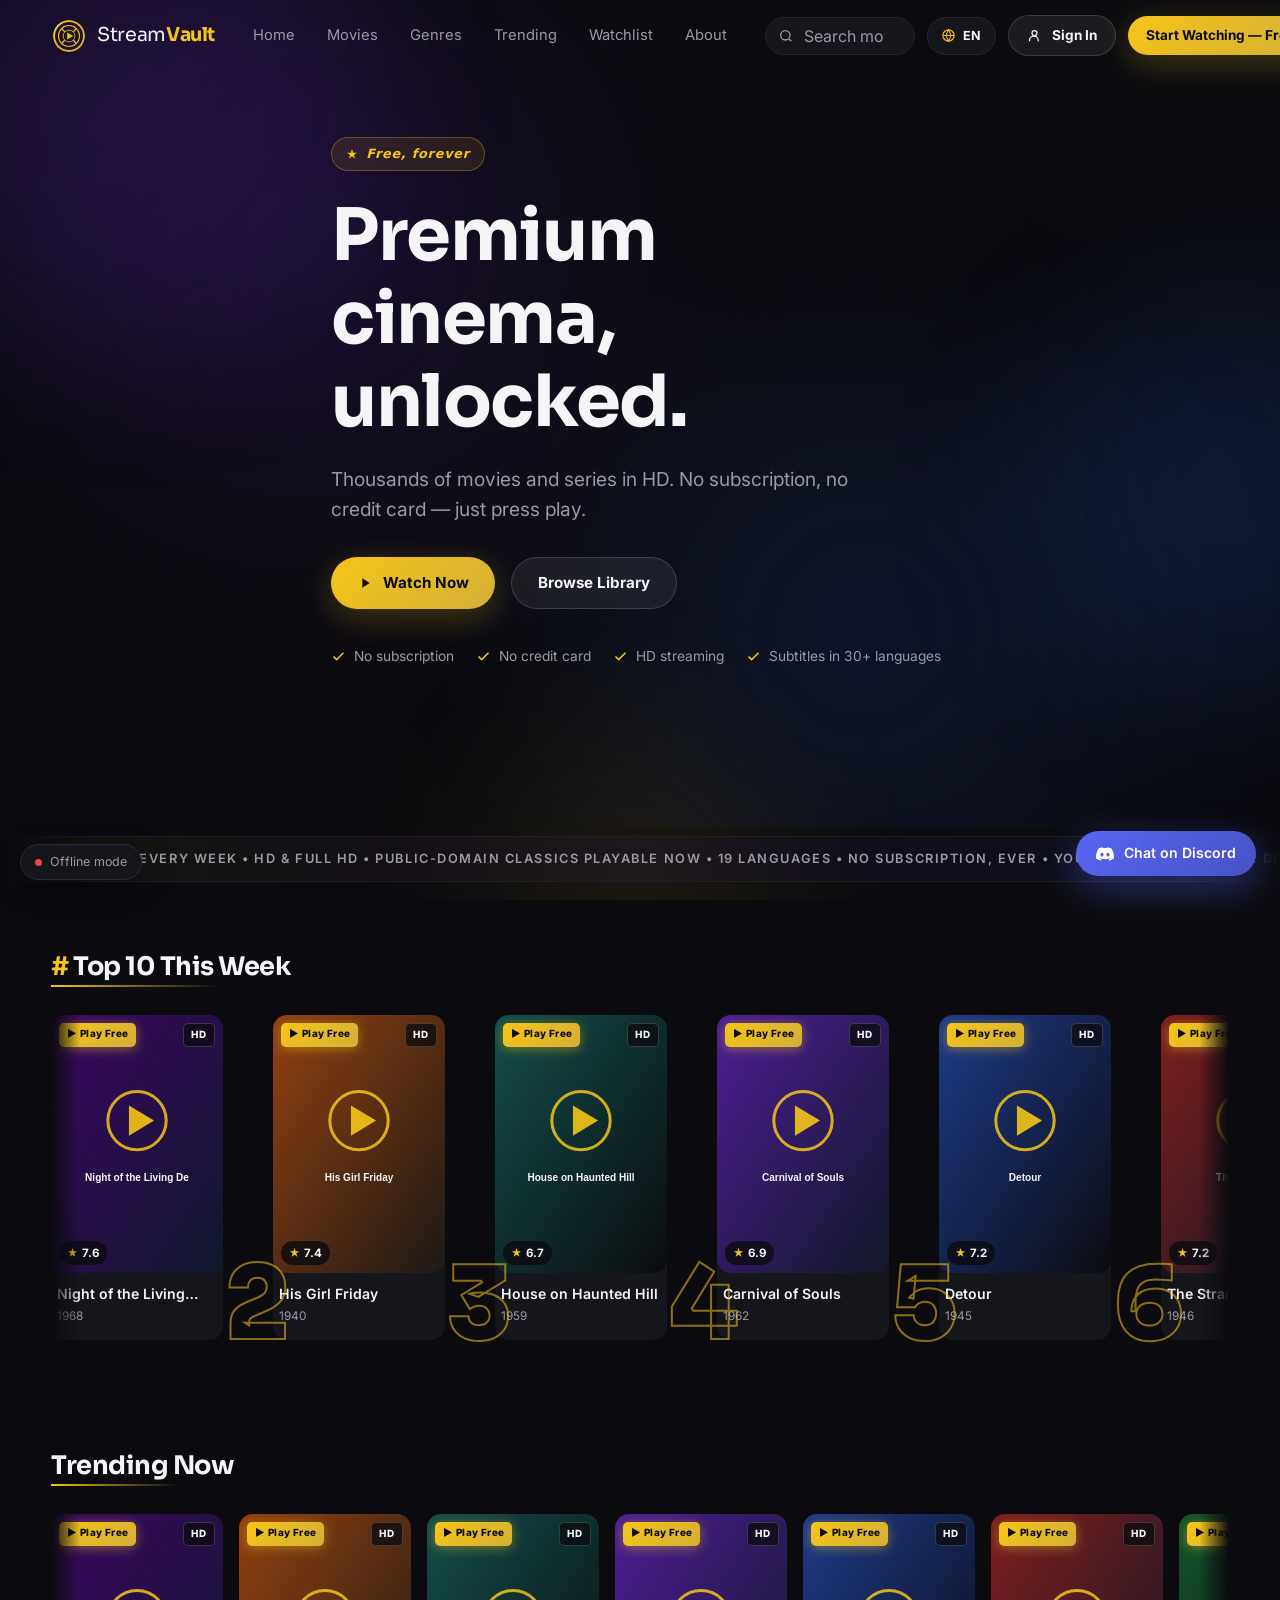
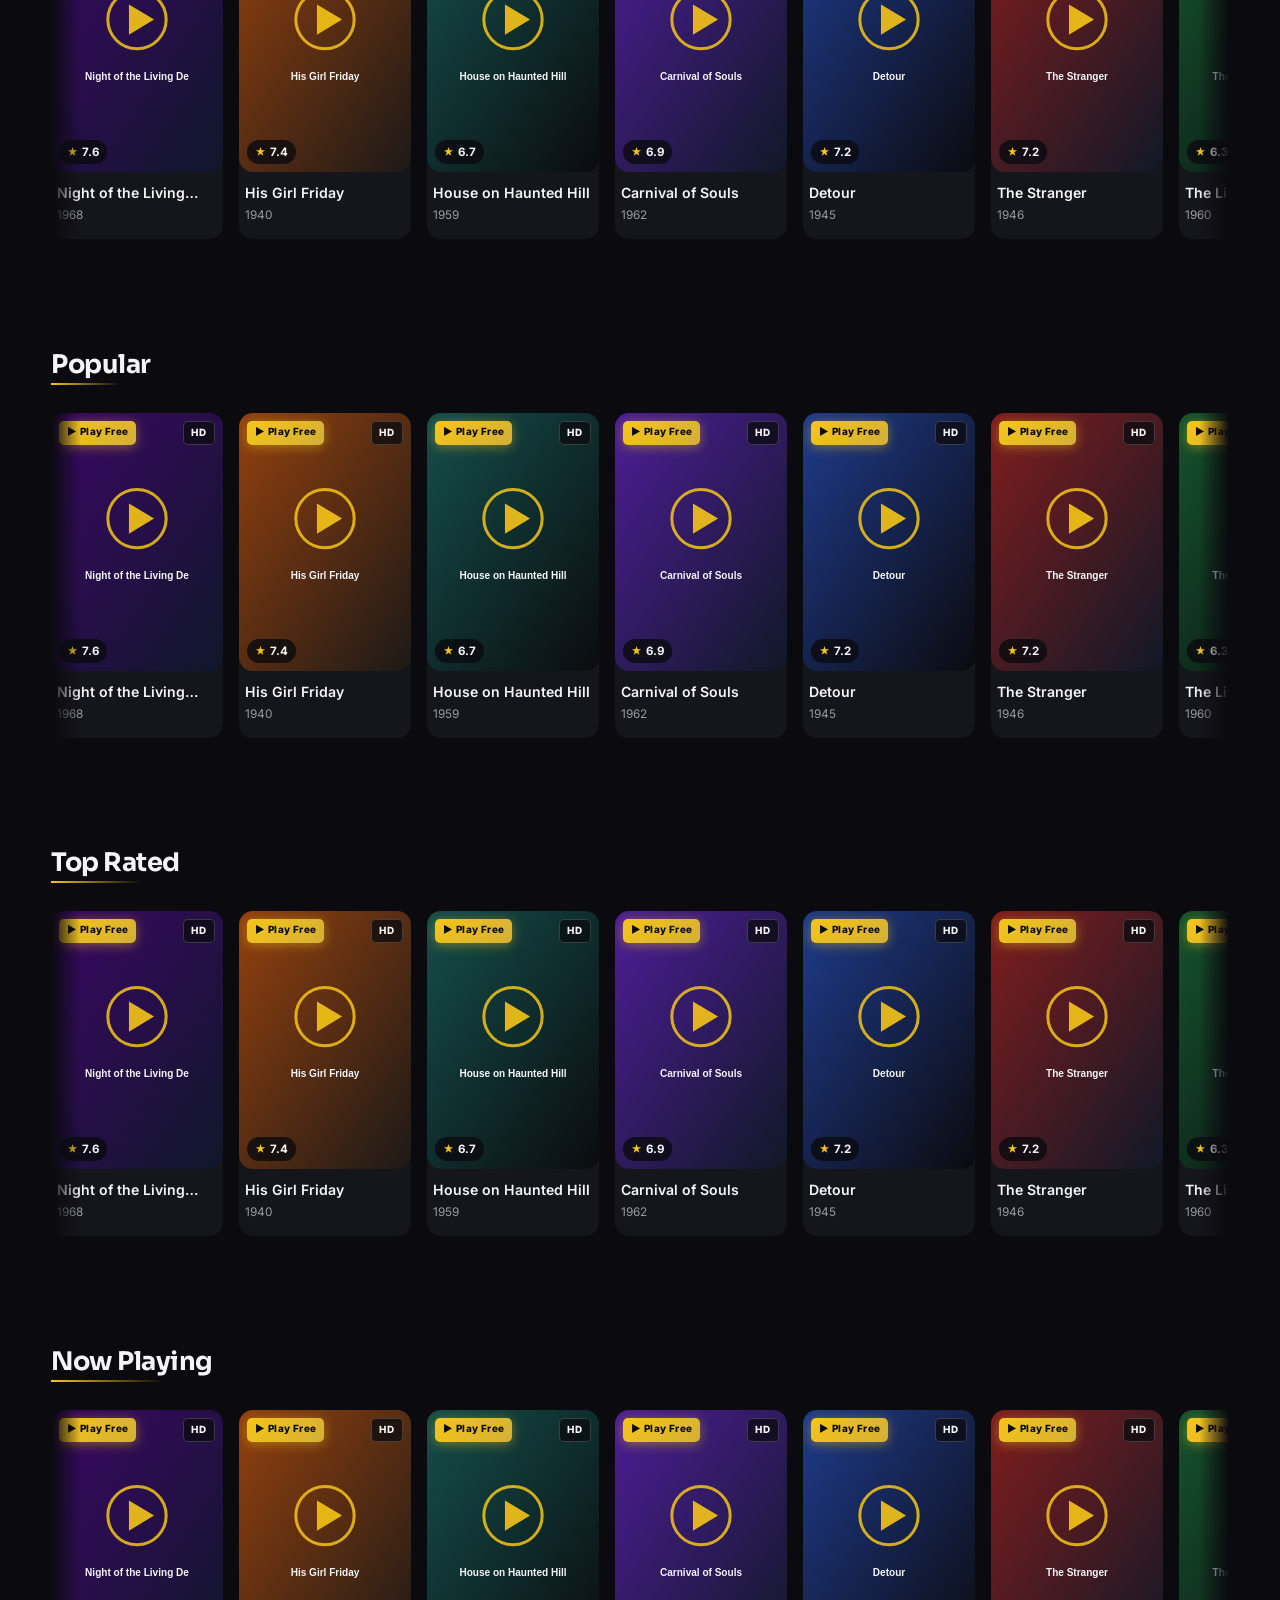
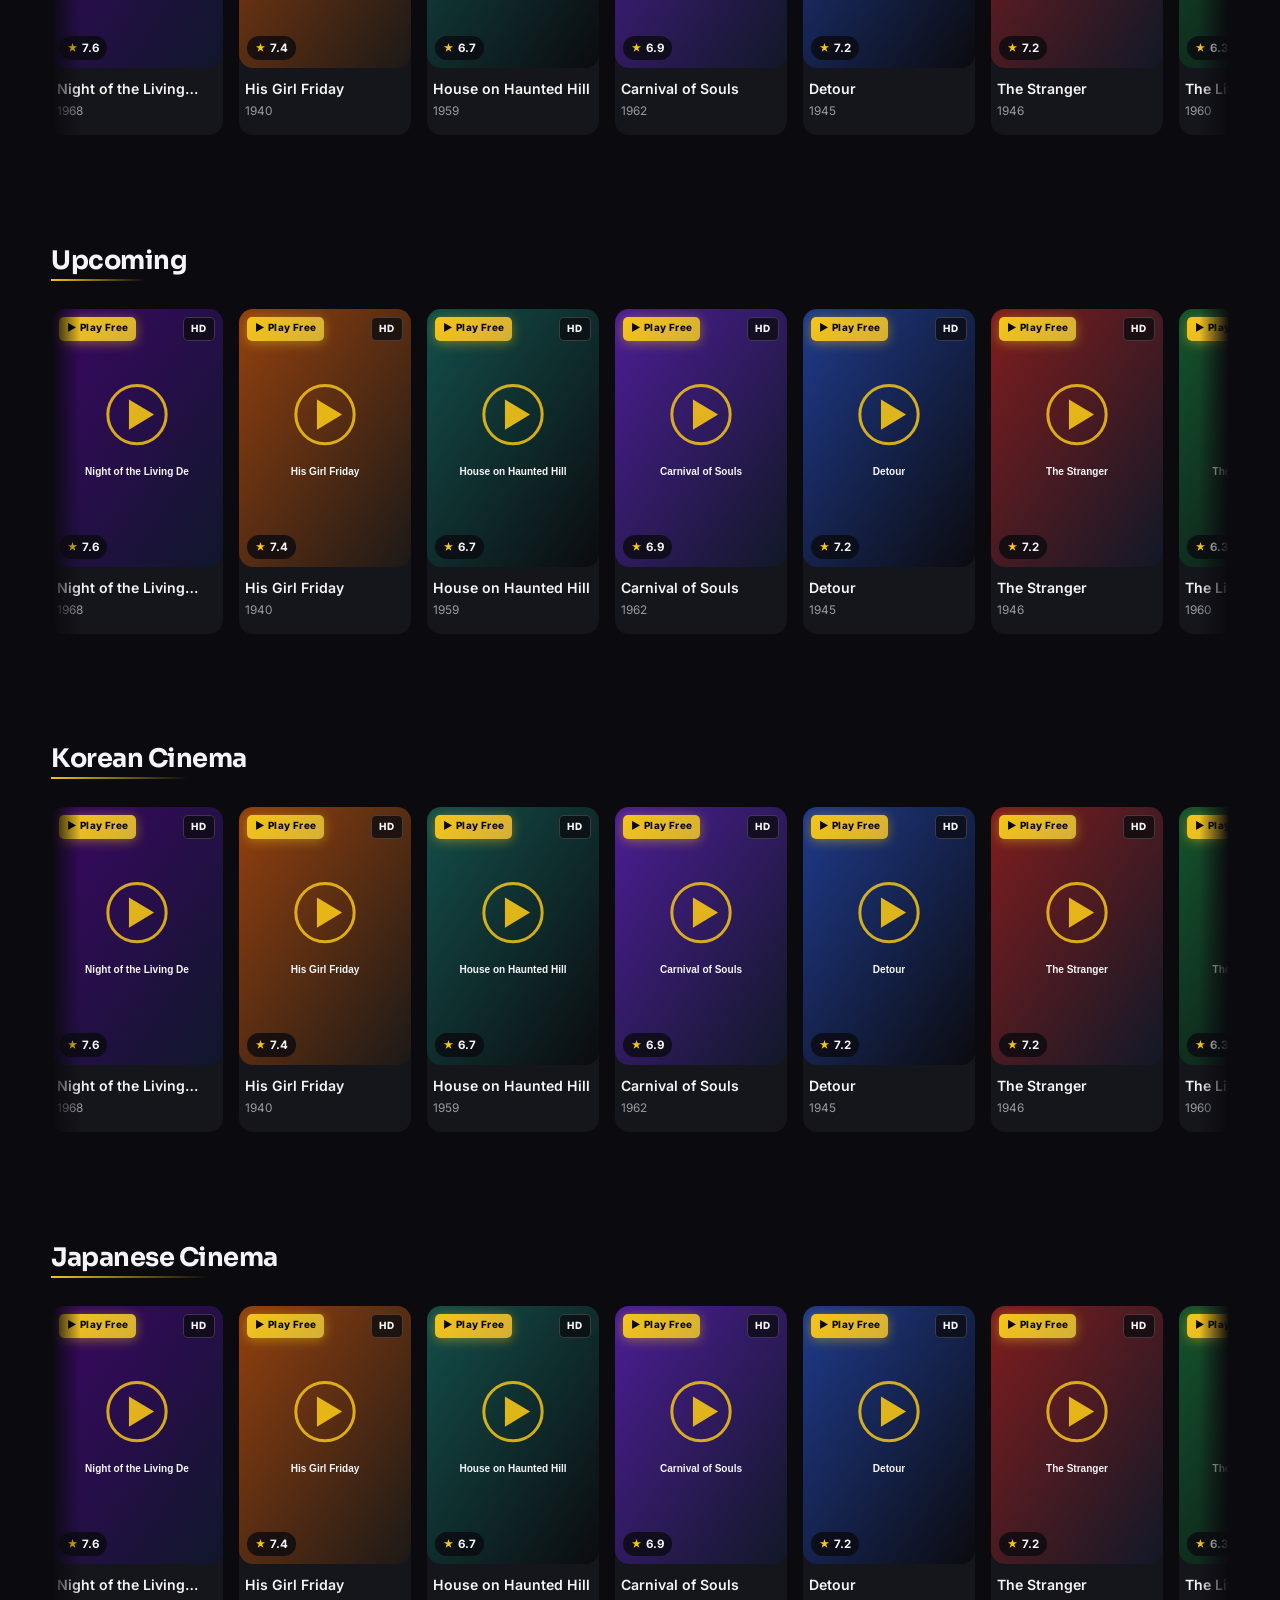
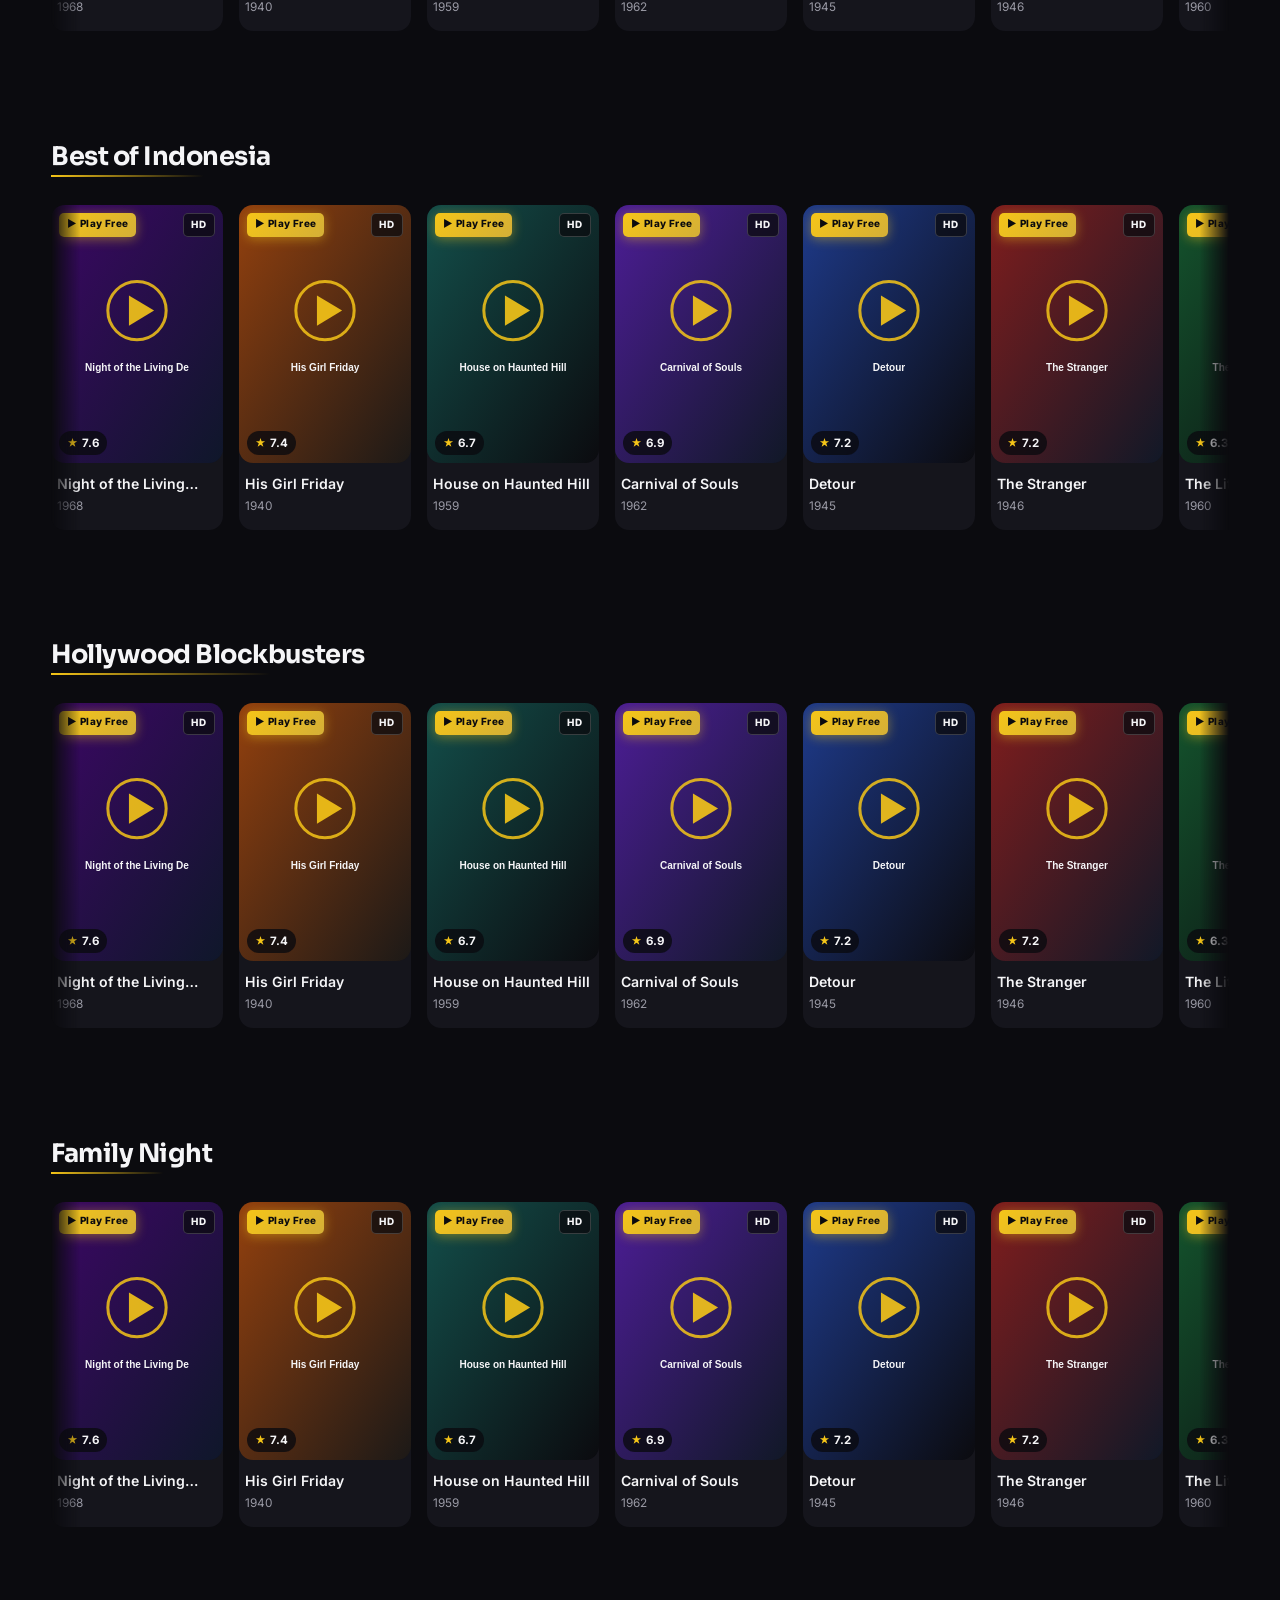
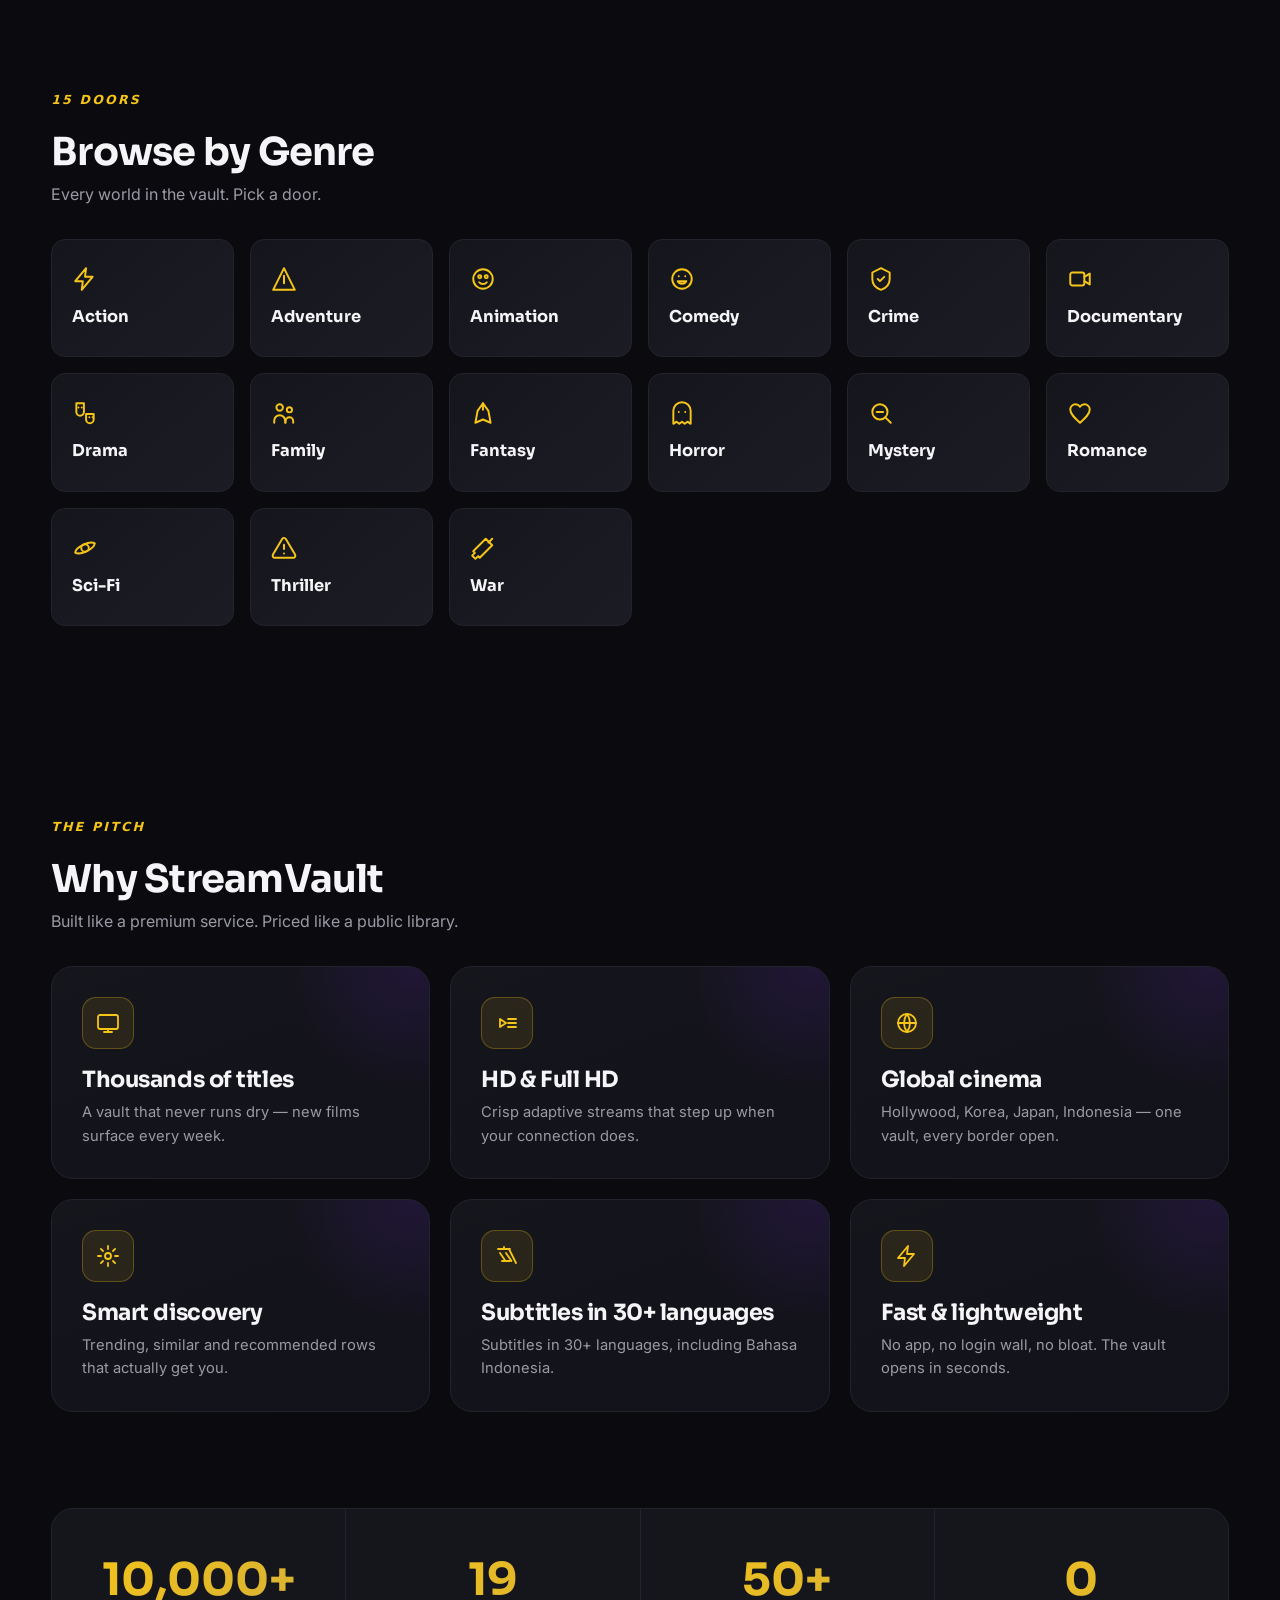
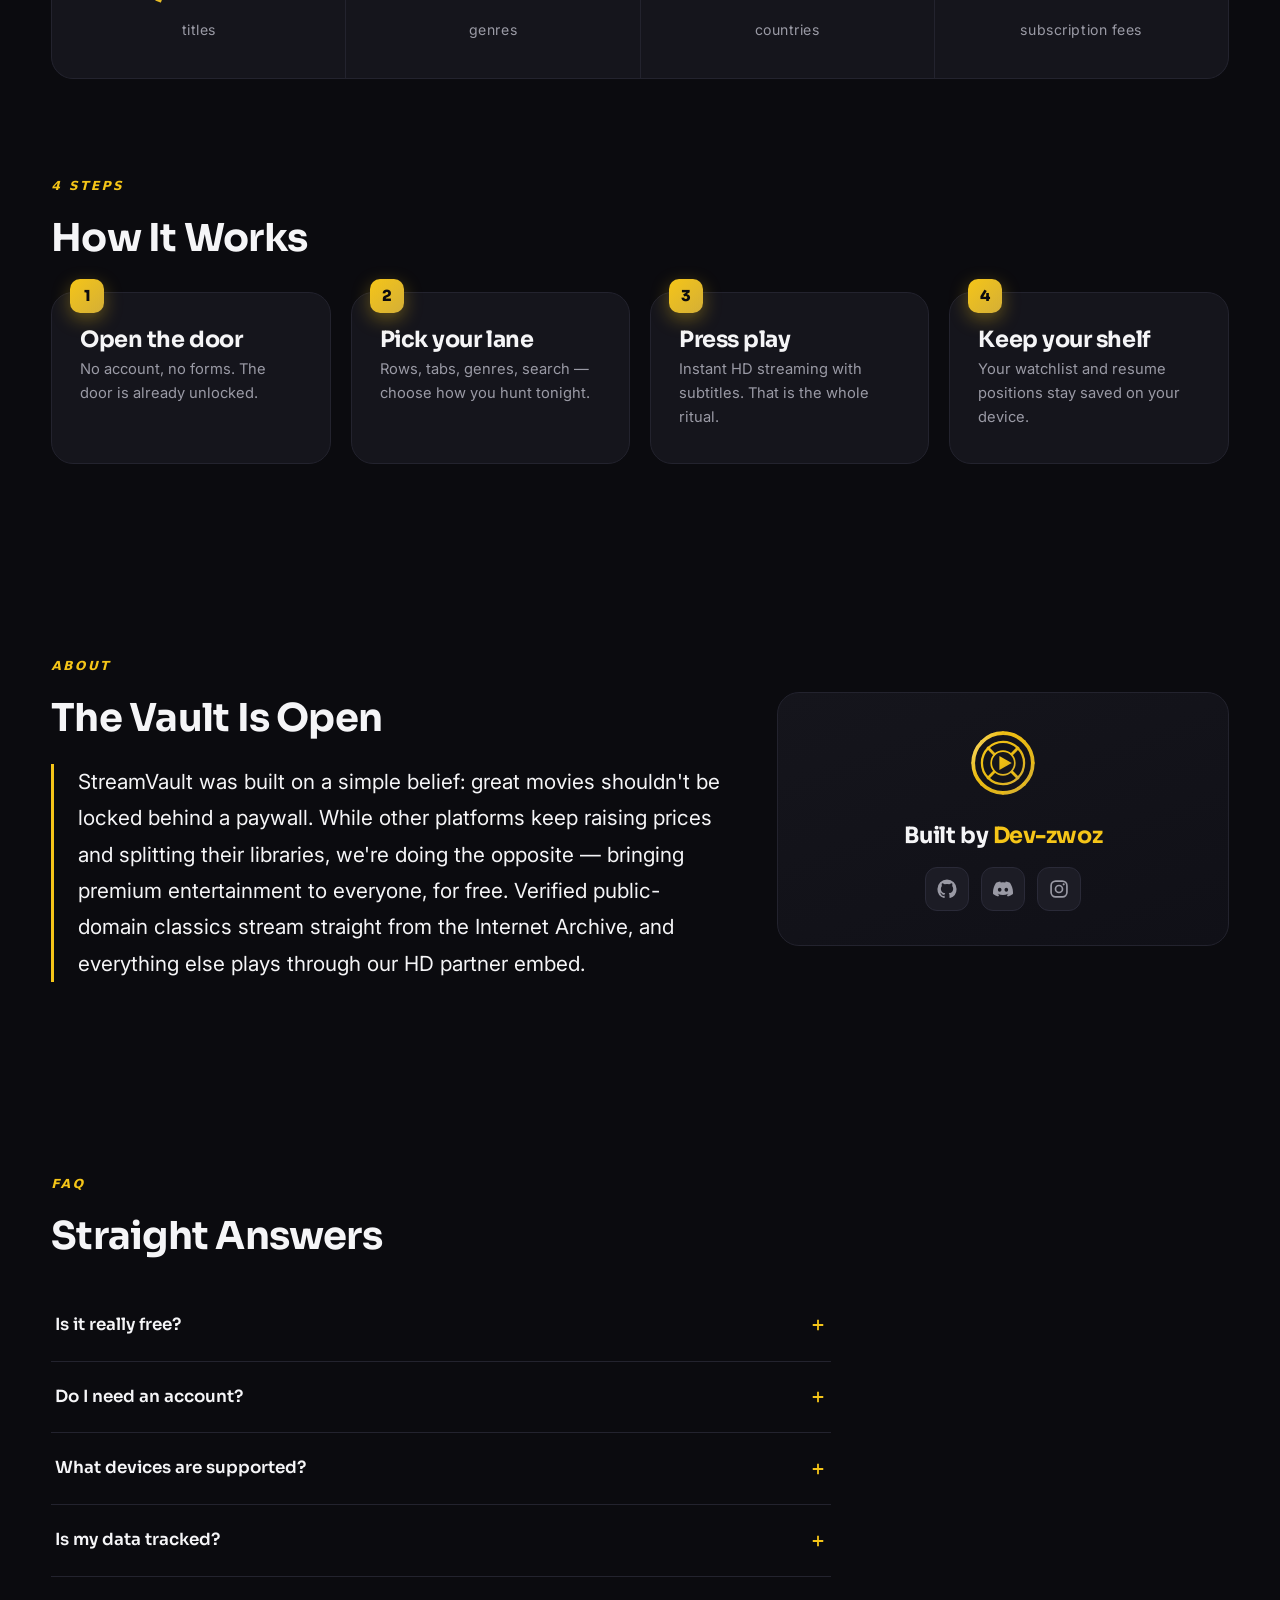
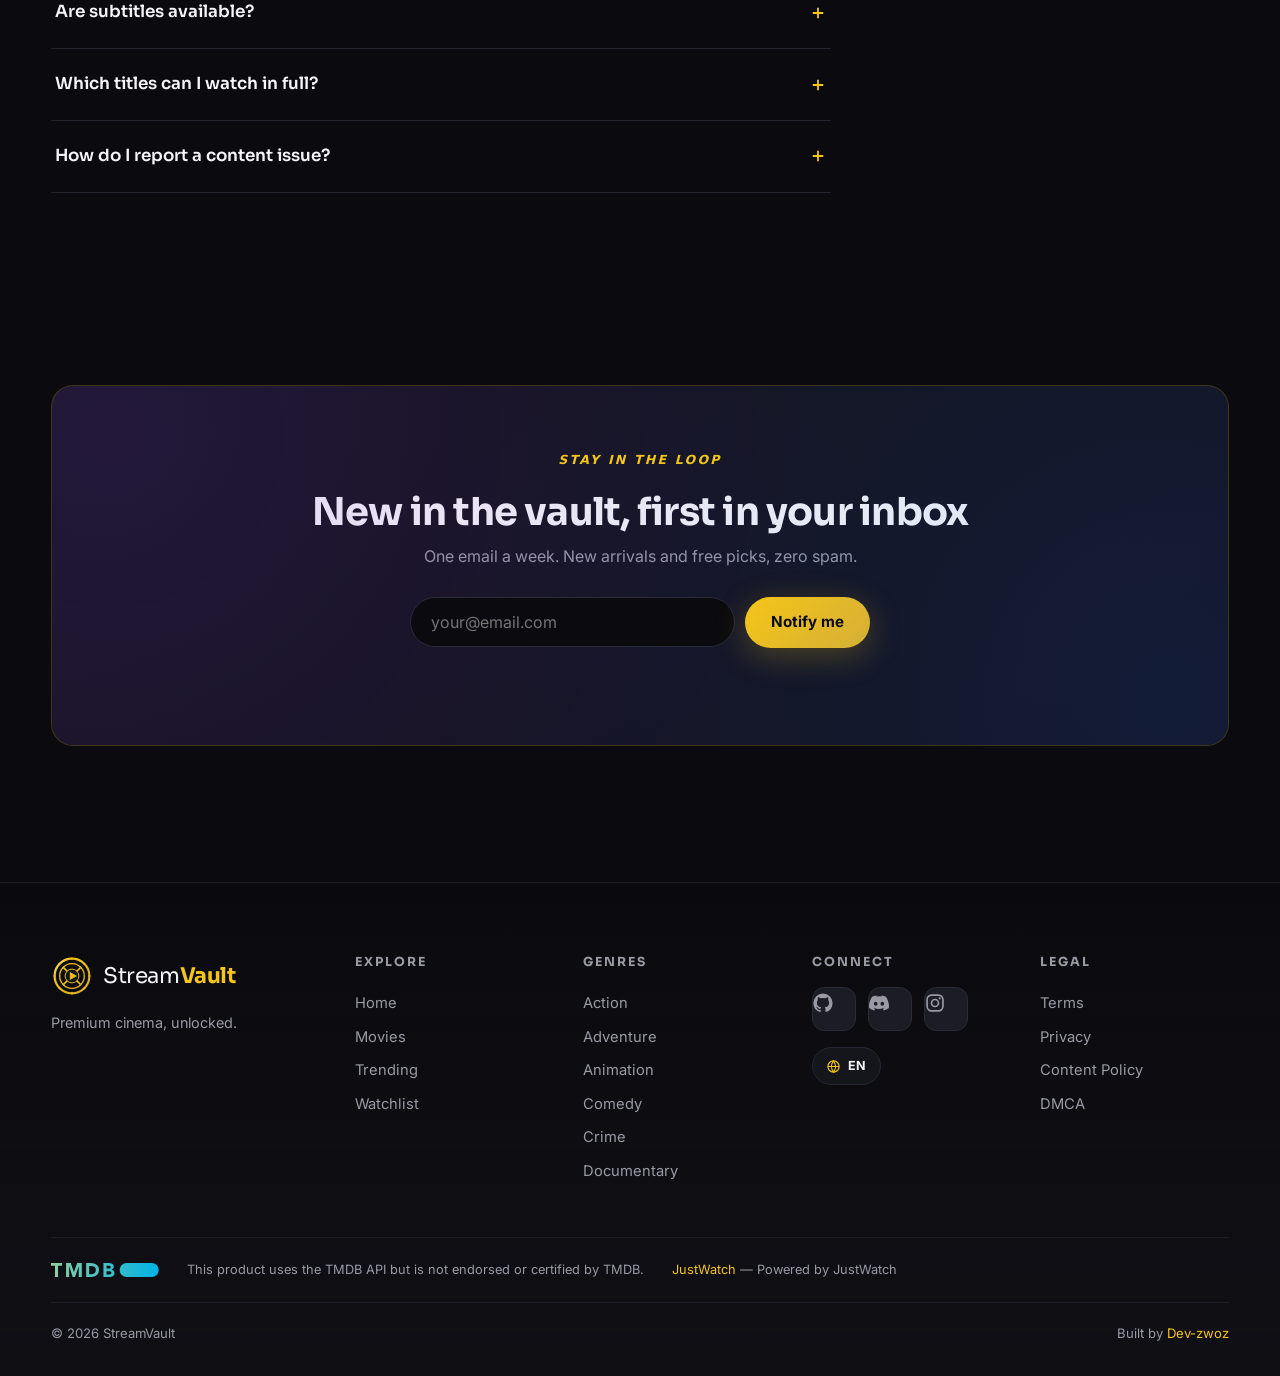
==== commit d72c95c4: "Content policy engine, maturity ratings, legal pages, mobile fixes Content policy (operator requirem" ====
--- a/index.html
+++ b/index.html
@@ -410,9 +410,10 @@
         </div>
         <div class="footer-col">
           <h4 data-i18n="footer.legal">Legal</h4>
-          <a href="#" data-i18n="footer.terms">Terms</a>
-          <a href="#" data-i18n="footer.privacy">Privacy</a>
-          <a href="#" data-i18n="footer.dmca">Content Policy / DMCA</a>
+          <a href="legal.html#terms" data-i18n="footer.terms">Terms</a>
+          <a href="legal.html#privacy" data-i18n="footer.privacy">Privacy</a>
+          <a href="legal.html#content-policy">Content Policy</a>
+          <a href="legal.html#dmca">DMCA</a>
         </div>
       </div>
 
--- a/styles/components.css
+++ b/styles/components.css
@@ -683,9 +683,14 @@
 .player-frame video, .player-frame iframe { position: absolute; inset: 0; width: 100%; height: 100%; border: 0; }
 .player-bar {
   position: relative; display: flex; align-items: center; justify-content: space-between; gap: 16px;
+  flex-wrap: wrap; /* never push chrome outside the shell on narrow screens */
   padding: 14px 6px 0; color: var(--muted); font-size: .84rem;
 }
-.player-bar b { color: var(--text); font-family: var(--font-head); }
+.player-bar b {
+  color: var(--text); font-family: var(--font-head);
+  min-width: 0; max-width: 100%;
+  overflow: hidden; text-overflow: ellipsis; white-space: nowrap;
+}
 .player-bar .keys { display: flex; gap: 10px; flex-wrap: wrap; }
 .player-bar kbd {
   background: var(--surface-2); border: 1px solid #2a2a38; border-radius: 5px;
@@ -784,6 +789,13 @@
   .modal-body { margin-top: -70px; }
 }
 @media (max-width: 640px) {
+  /* small-screen safety: keep buttons and player chrome inside the viewport */
+  .btn { padding: 11px 20px; font-size: .9rem; }
+  .hero-ctas { gap: 10px; margin-top: 24px; }
+  .player-shell { width: calc(100vw - 20px); height: min(62vh, 480px); }
+  .player-bar { font-size: .76rem; gap: 8px 12px; }
+  .player-bar .keys { display: none; } /* keyboard hints are useless on touch */
+  .player-credit { white-space: normal; overflow: visible; margin-inline-start: 0; }
   .user-signin span { display: none; }
   .search-input { width: 40px; padding-left: 38px; color: transparent; }
   .search-input:focus { width: min(230px, 56vw); color: var(--text); }
@@ -1035,6 +1047,15 @@
   border-bottom: 1px solid rgba(245,197,24,.28);
 }
 .player-framed-note p { margin: 0; max-width: 62ch; font-size: .82rem; color: var(--text); opacity: .9; }
+.player-framed-note .framed-note-close {
+  position: absolute; top: 8px; inset-inline-end: 10px; z-index: 2;
+  width: 30px; height: 30px; border-radius: 8px; cursor: pointer;
+  background: rgba(21,21,28,.85); color: var(--text); border: 1px solid #2c2c3a;
+  font-size: 1.1rem; line-height: 1; display: grid; place-items: center;
+  transition: border-color var(--dur-fast) var(--ease), color var(--dur-fast) var(--ease);
+}
+.player-framed-note .framed-note-close:hover { border-color: var(--gold); color: var(--gold); }
+.player-framed-note .framed-note-close:focus-visible { outline: 2px solid var(--gold); outline-offset: 2px; }
 
 /* ------------------------------------------------------------------ watch.html */
 .watch-page {
